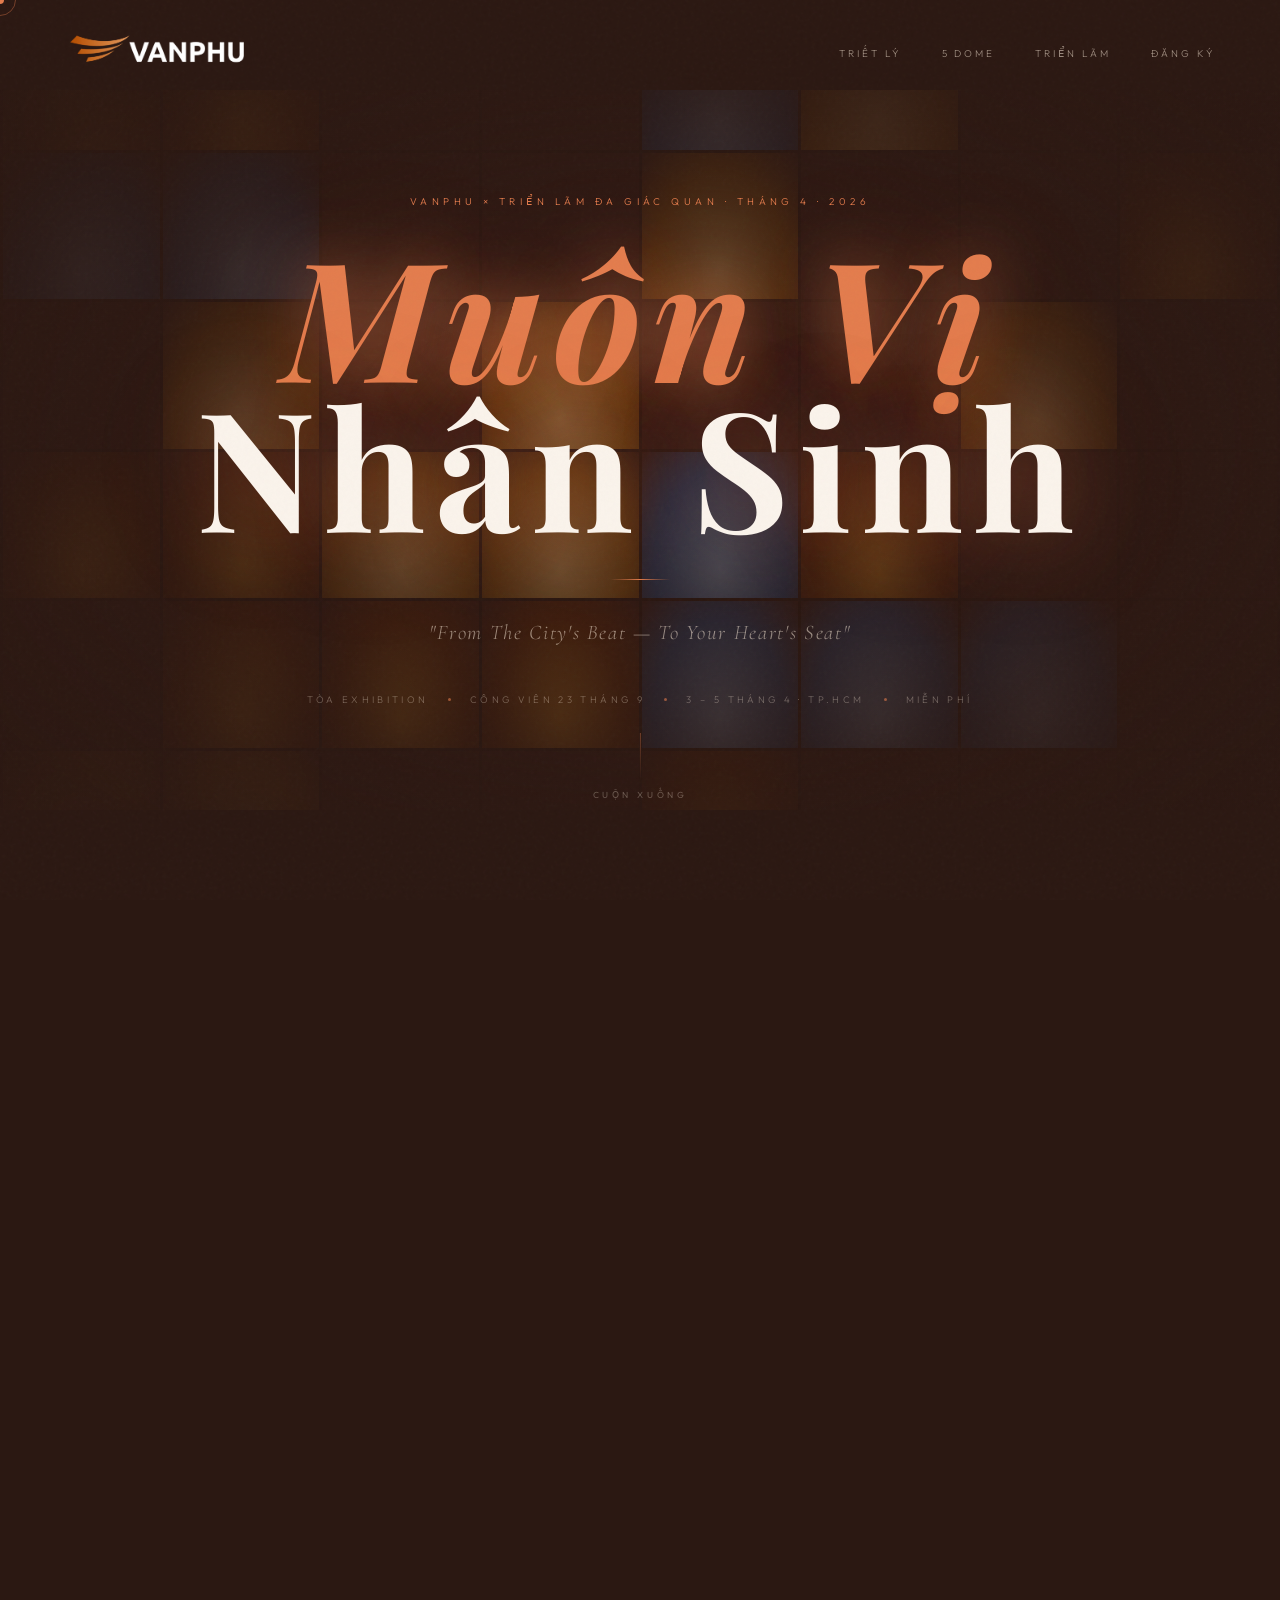
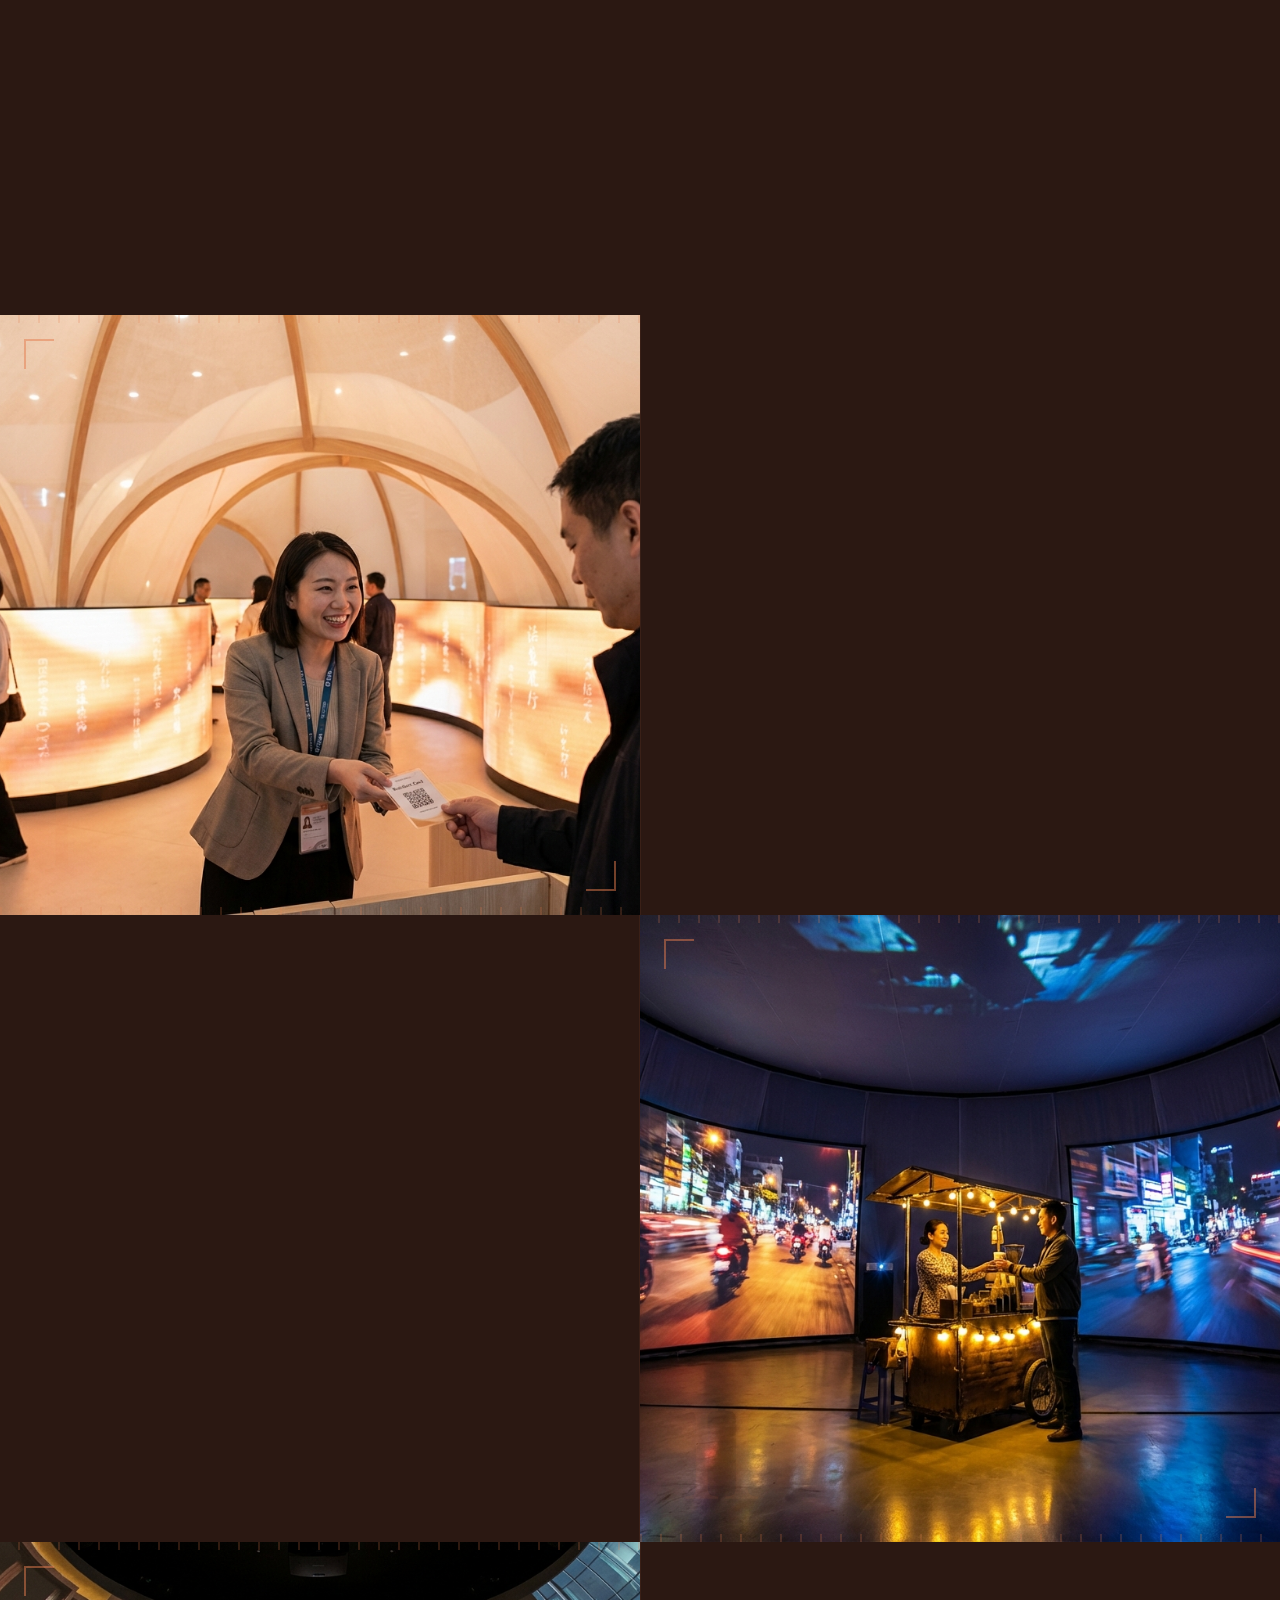
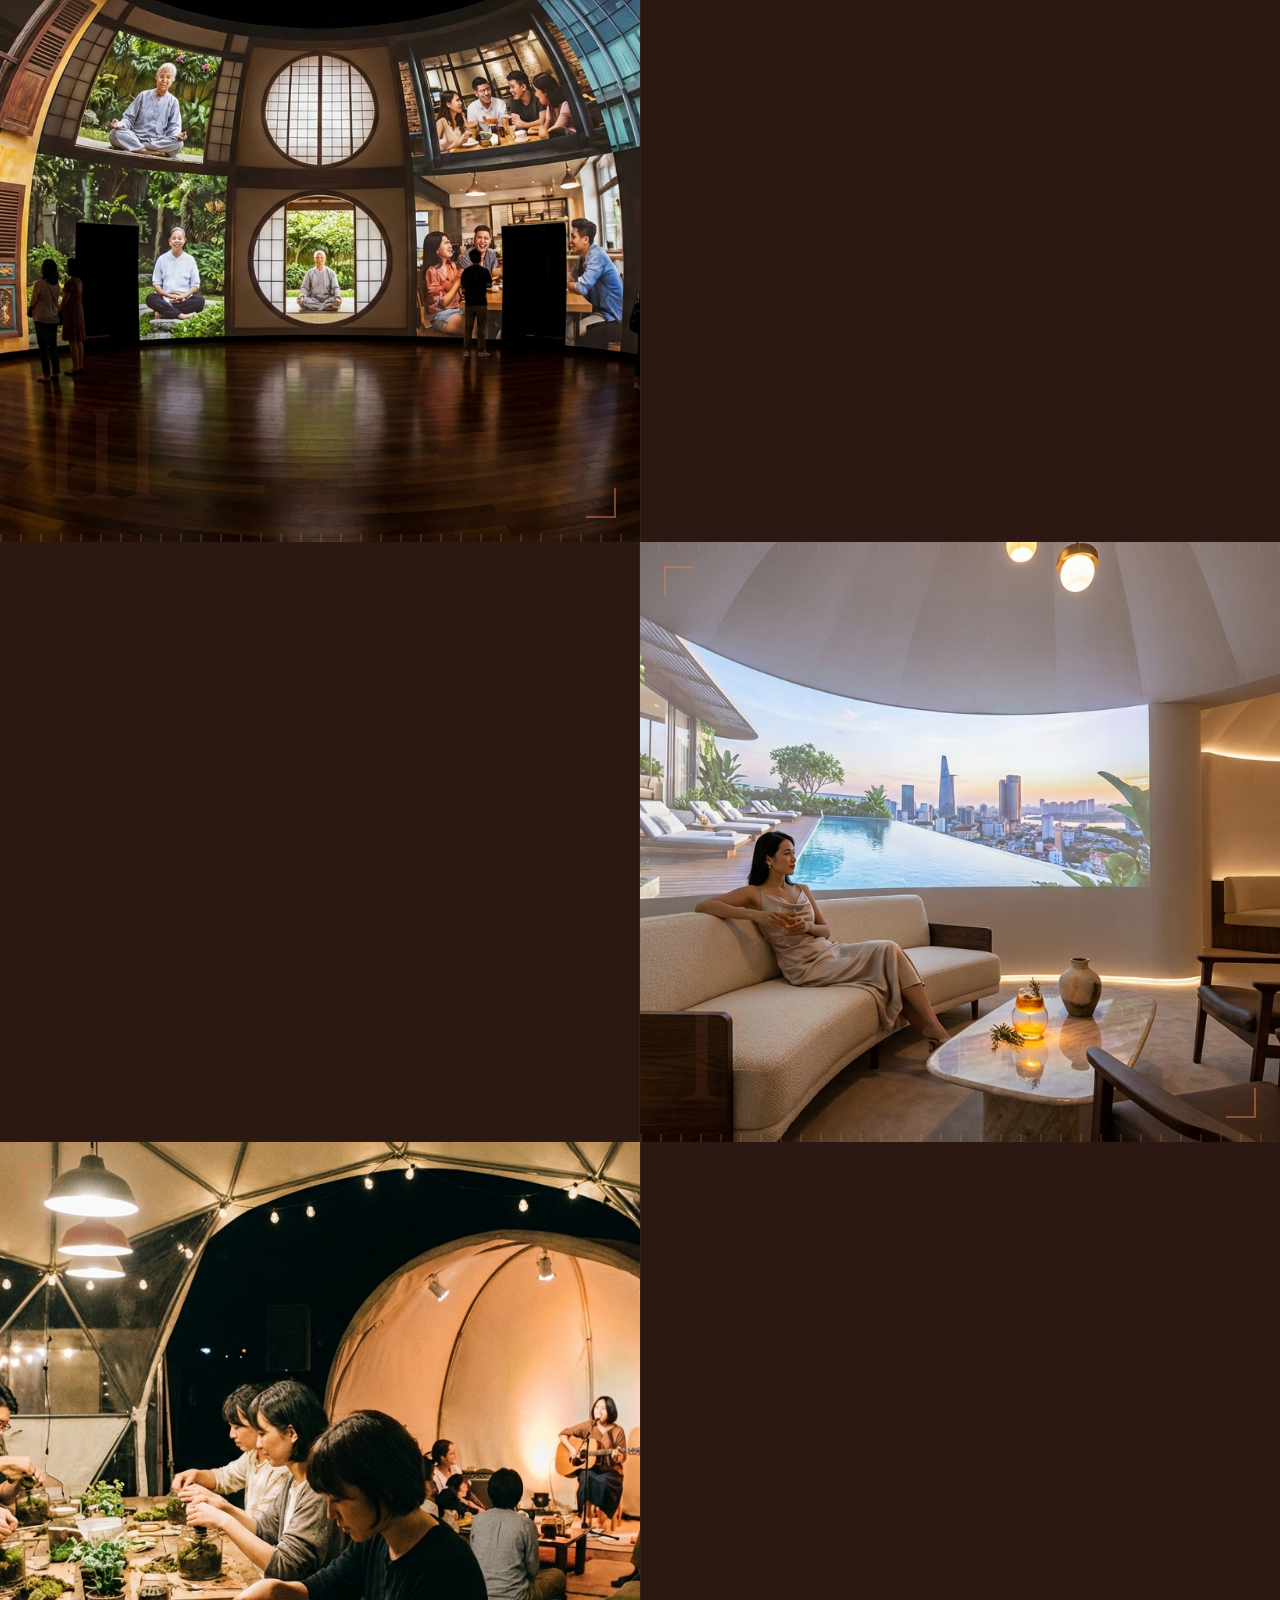
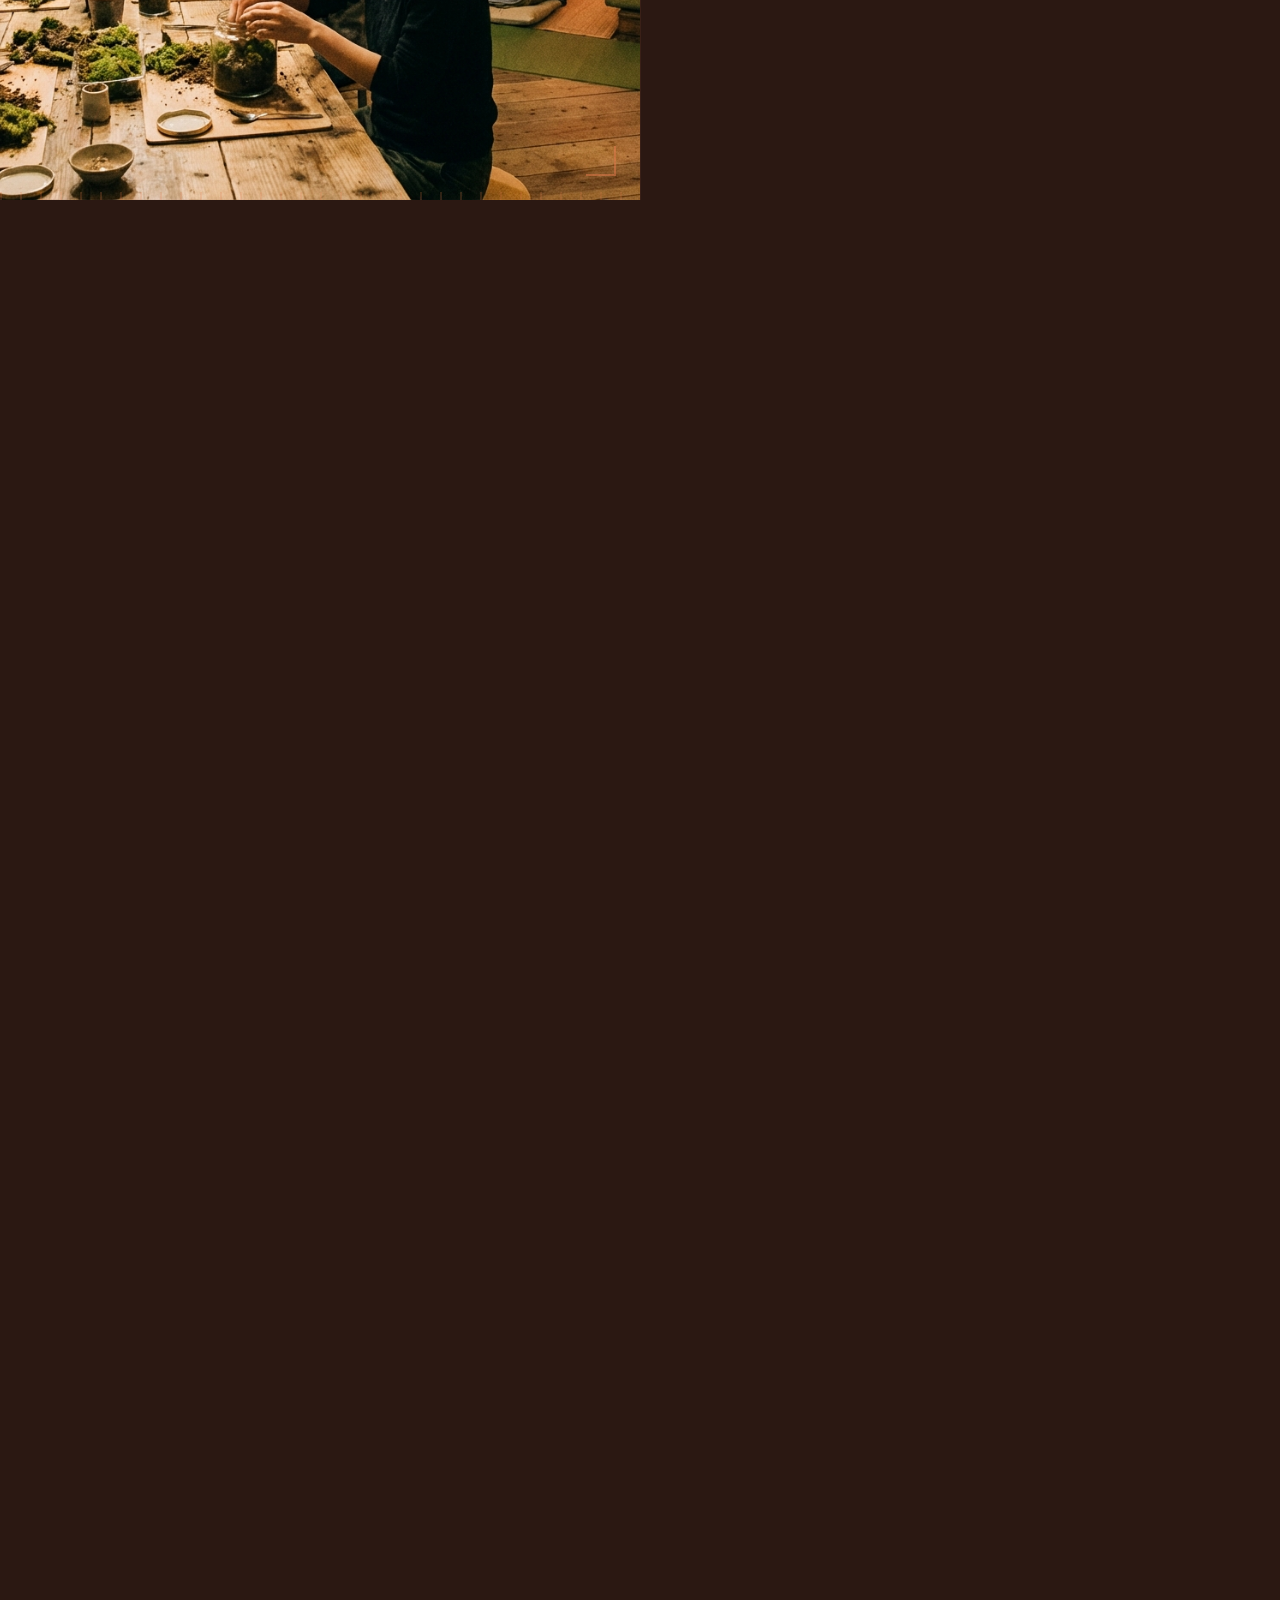
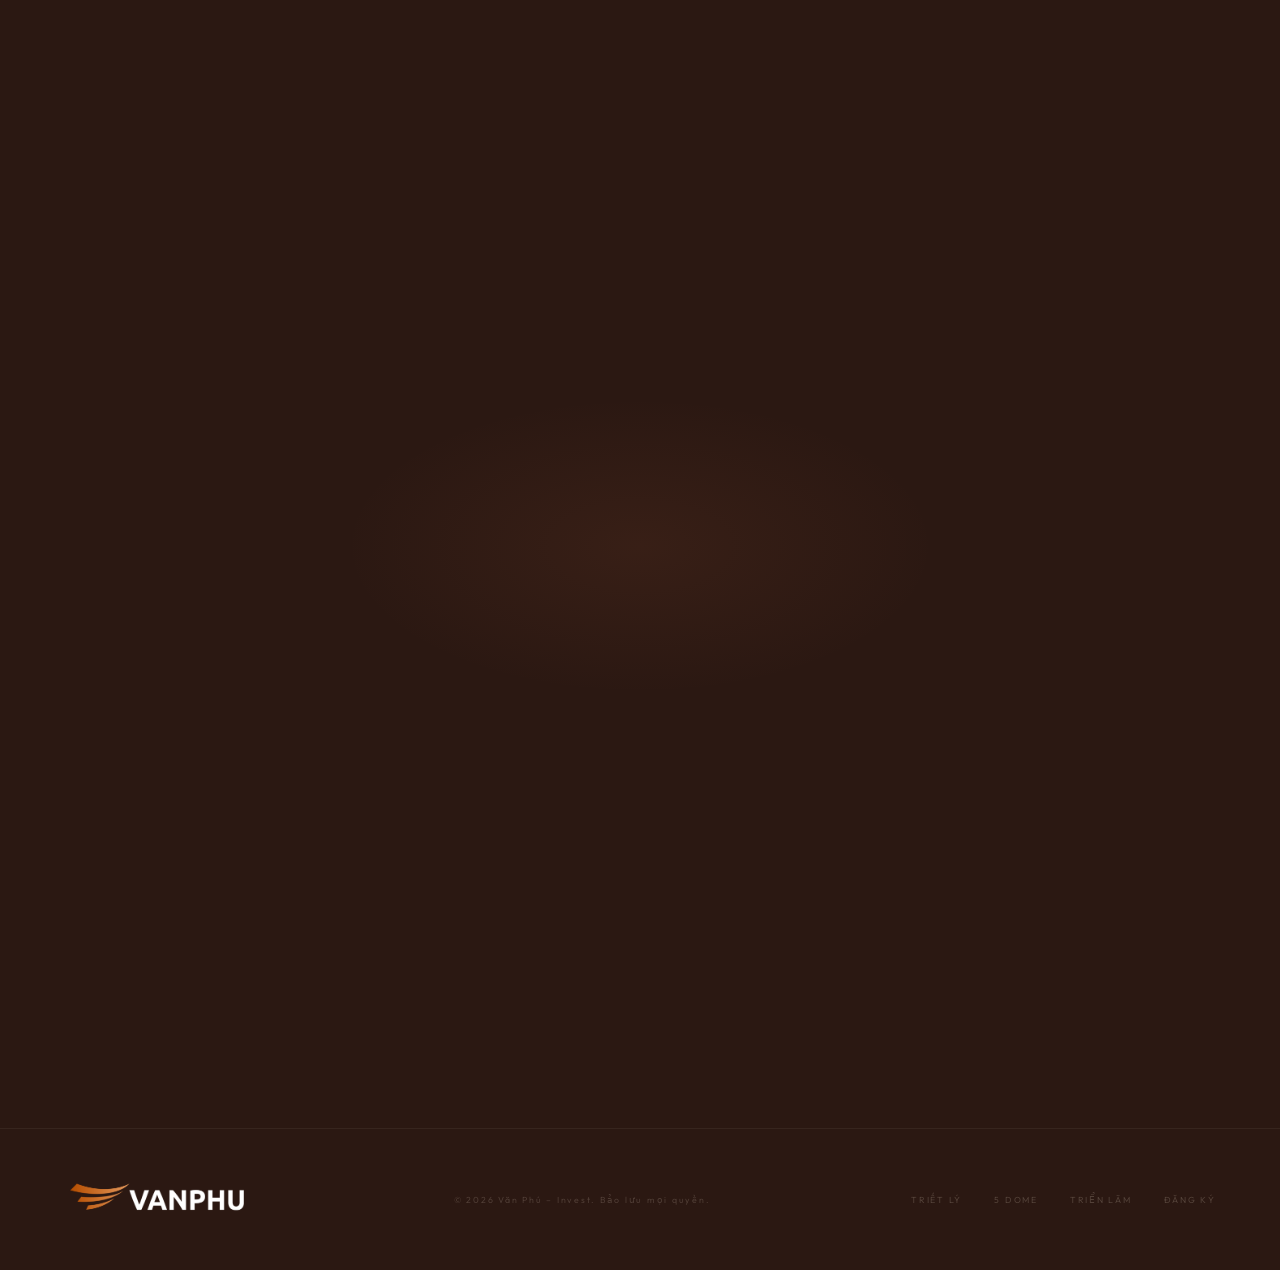
==== muon-vi-nhan-sinh-style-2.html @ 75093ade "oce" ====
<!DOCTYPE html>
<html lang="vi">
<head>
<meta charset="UTF-8">
<meta name="viewport" content="width=device-width, initial-scale=1.0">
<title>Muôn Vị Nhân Sinh — VanPhu × Triển Lãm Đa Giác Quan</title>
<link rel="preconnect" href="https://fonts.googleapis.com">
<link rel="preconnect" href="https://fonts.gstatic.com" crossorigin>
<link href="https://fonts.googleapis.com/css2?family=Cormorant+Garamond:ital,wght@0,300;0,400;0,500;1,300;1,400&family=Bebas+Neue&family=Outfit:wght@200;300;400;500&display=swap" rel="stylesheet">
<link href="https://fonts.googleapis.com/css2?family=Playfair+Display:ital,wght@0,400;0,700;0,900;1,400;1,700&family=Cormorant+Garamond:ital,wght@0,300;0,400;0,600;1,300;1,400&family=Outfit:wght@200;300;400;500;600&display=swap" rel="stylesheet">
<style>
  /* ─── RESET & TOKENS ───────────────────────────────── */
  *, *::before, *::after { margin: 0; padding: 0; box-sizing: border-box; }

  :root {
    --ink:     #2B1812;
    --ink-mid: #3D2018;
    --ember:   #E37C4D;
    --ember-dim: rgba(227,124,77,0.4);
    --ember-glow: rgba(227,124,77,0.15);
    --sand:    #F5E6D3;
    --sand-dim: rgba(245,230,211,0.55);
    --sand-faint: rgba(245,230,211,0.12);
    --white:   #FAF3EB;
    --serif:   'Cormorant Garamond', Georgia, serif;
    --display: 'Playfair Display', sans-serif;
    --sans:    'Outfit', sans-serif;
  }

  html { scroll-behavior: smooth; }

  body {
    background: var(--ink);
    color: var(--sand);
    font-family: var(--serif);
    overflow-x: hidden;
    cursor: none;
  }

  /* ─── CUSTOM CURSOR ────────────────────────────────── */
  .cursor {
    position: fixed;
    width: 8px; height: 8px;
    background: var(--ember);
    border-radius: 50%;
    pointer-events: none;
    z-index: 9999;
    transition: transform 0.15s ease, opacity 0.3s;
    transform: translate(-50%, -50%);
  }
  .cursor-ring {
    position: fixed;
    width: 32px; height: 32px;
    border: 1px solid var(--ember-dim);
    border-radius: 50%;
    pointer-events: none;
    z-index: 9998;
    transition: transform 0.35s cubic-bezier(0.25,0.46,0.45,0.94), opacity 0.3s;
    transform: translate(-50%, -50%);
  }

  /* ─── NOISE TEXTURE OVERLAY ────────────────────────── */
  body::before {
    content: '';
    position: fixed;
    inset: 0;
    background-image: url("data:image/svg+xml,%3Csvg viewBox='0 0 256 256' xmlns='http://www.w3.org/2000/svg'%3E%3Cfilter id='n'%3E%3CfeTurbulence type='fractalNoise' baseFrequency='0.9' numOctaves='4' stitchTiles='stitch'/%3E%3C/filter%3E%3Crect width='100%25' height='100%25' filter='url(%23n)' opacity='0.035'/%3E%3C/svg%3E");
    pointer-events: none;
    z-index: 1000;
    opacity: 0.6;
  }

  /* ─── NAVBAR ───────────────────────────────────────── */
  #nav {
    position: fixed;
    top: 0; left: 0; right: 0;
    z-index: 500;
    padding: 1.8rem 4rem;
    display: flex;
    justify-content: space-between;
    align-items: center;
    transition: background 0.5s ease, padding 0.4s ease;
  }
  #nav.scrolled {
    background: rgba(43,24,18,0.92);
    backdrop-filter: blur(16px);
    padding: 1.2rem 4rem;
    border-bottom: 1px solid rgba(227,124,77,0.1);
  }
  .nav-logo {
    font-family: var(--display);
    font-size: 1.4rem;
    letter-spacing: 0.25em;
    color: var(--white);
  }
  .nav-logo span { color: var(--ember); }
  .nav-links {
    display: flex;
    gap: 2.5rem;
    list-style: none;
  }
  .nav-links a {
    font-family: var(--sans);
    font-size: 0.62rem;
    font-weight: 300;
    letter-spacing: 0.3em;
    text-transform: uppercase;
    color: var(--sand-dim);
    text-decoration: none;
    transition: color 0.3s;
  }
  .nav-links a:hover { color: var(--ember); }

  /* ─── FADE-IN ON SCROLL ────────────────────────────── */
  .reveal {
    opacity: 0;
    transform: translateY(28px);
    transition: opacity 0.9s cubic-bezier(0.16,1,0.3,1), transform 0.9s cubic-bezier(0.16,1,0.3,1);
  }
  .reveal.d1 { transition-delay: 0.1s; }
  .reveal.d2 { transition-delay: 0.2s; }
  .reveal.d3 { transition-delay: 0.35s; }
  .reveal.d4 { transition-delay: 0.5s; }
  .reveal.visible { opacity: 1; transform: none; }

  /* ─────────────────────────────────────────────────── */
  /*  I. HERO                                            */
  /* ─────────────────────────────────────────────────── */
  #hero {
    position: relative;
    height: 100vh;
    min-height: 700px;
    display: flex;
    flex-direction: column;
    align-items: center;
    justify-content: center;
    overflow: hidden;
  }

  /* Windows grid background */
  .win-grid {
    position: absolute;
    inset: 0;
    display: grid;
    grid-template-columns: repeat(8, 1fr);
    grid-template-rows: repeat(6, 1fr);
    gap: 3px;
    padding: 3px;
    opacity: 0;
    animation: gridFadeIn 2.5s 0.3s ease forwards;
  }
  @keyframes gridFadeIn { to { opacity: 0.55; } }

  .win {
    position: relative;
    overflow: hidden;
    background: var(--ink-mid);
  }
  /* Each window has a warm layer and a cool layer */
  .win .wl {
    position: absolute;
    inset: 0;
    opacity: 0;
    transition: opacity 2.4s ease;
  }
  .win .wl-a { background: radial-gradient(ellipse at 50% 80%, #D4821A 0%, #6B2E08 60%, transparent 100%); }
  .win .wl-b { background: radial-gradient(ellipse at 50% 80%, #E8B060 0%, #9A5A10 60%, transparent 100%); }
  .win .wl-c { background: radial-gradient(ellipse at 50% 80%, #7A9AC0 0%, #2A4A7A 60%, transparent 100%); }
  .win.lit-a .wl-a { opacity: 1; }
  .win.lit-b .wl-b { opacity: 1; }
  .win.lit-c .wl-c { opacity: 1; }

  /* Hero gradient overlay: dark at edges, slightly lighter at centre */
  .hero-veil {
    position: absolute;
    inset: 0;
    background:
      radial-gradient(ellipse 60% 55% at 50% 50%, rgba(43,24,18,0.15) 0%, rgba(43,24,18,0.82) 70%, rgba(43,24,18,0.97) 100%);
  }

  /* Cinematic letter-box bars */
  .hero-veil::before, .hero-veil::after {
    content: '';
    position: absolute;
    left: 0; right: 0;
    height: 90px;
    background: var(--ink);
  }
  .hero-veil::before { top: 0; }
  .hero-veil::after  { bottom: 0; }

  .hero-content {
    position: relative;
    z-index: 2;
    text-align: center;
    display: flex;
    flex-direction: column;
    align-items: center;
  }

  .hero-eyebrow {
    font-family: var(--sans);
    font-size: 0.62rem;
    font-weight: 300;
    letter-spacing: 0.45em;
    text-transform: uppercase;
    color: var(--ember);
    margin-bottom: 2rem;
    opacity: 0;
    animation: fadeUp 1s 1s ease forwards;
  }

  .hero-title {
    font-family: var(--display);
    font-size: clamp(5rem, 13vw, 13rem);
    line-height: 0.9;
    letter-spacing: 0.06em;
    color: var(--white);
    text-shadow:
      0 0 80px rgba(227,124,77,0.35),
      0 0 160px rgba(227,124,77,0.18),
      0 0 300px rgba(227,124,77,0.08);
    opacity: 0;
    animation: fadeUp 1.2s 1.2s cubic-bezier(0.16,1,0.3,1) forwards;
  }
  .hero-title span { display: block; }
  .hero-title .accent {
    color: var(--ember);
    text-shadow:
      0 0 60px rgba(227,124,77,0.6),
      0 0 120px rgba(227,124,77,0.3);
      font-style: italic;
  }

  .hero-divider {
    width: 60px;
    height: 1px;
    background: linear-gradient(to right, transparent, var(--ember), transparent);
    margin: 2.5rem auto;
    opacity: 0;
    animation: fadeIn 1s 2s ease forwards;
  }

  .hero-sub {
    font-family: var(--serif);
    font-size: clamp(1rem, 2vw, 1.3rem);
    font-style: italic;
    font-weight: 300;
    color: var(--sand-dim);
    letter-spacing: 0.08em;
    opacity: 0;
    animation: fadeUp 1s 2.1s ease forwards;
  }

  .hero-meta {
    display: flex;
    align-items: center;
    gap: 1.2rem;
    margin-top: 3rem;
    font-family: var(--sans);
    font-size: 0.6rem;
    font-weight: 300;
    letter-spacing: 0.35em;
    text-transform: uppercase;
    color: rgba(245,230,211,0.35);
    opacity: 0;
    animation: fadeIn 1s 2.6s ease forwards;
  }
  .hero-meta .sep {
    width: 3px; height: 3px;
    border-radius: 50%;
    background: var(--ember);
    opacity: 0.6;
  }

  .hero-scroll-cue {
    position: absolute;
    bottom: 100px;
    left: 50%;
    transform: translateX(-50%);
    z-index: 2;
    display: flex;
    flex-direction: column;
    align-items: center;
    gap: 0.5rem;
    opacity: 0;
    animation: fadeIn 1s 3.2s ease forwards;
  }
  .hero-scroll-cue span {
    font-family: var(--sans);
    font-size: 0.55rem;
    letter-spacing: 0.4em;
    text-transform: uppercase;
    color: rgba(245,230,211,0.3);
  }
  .scroll-line {
    width: 1px;
    height: 48px;
    background: linear-gradient(to bottom, var(--ember-dim), transparent);
    animation: scrollDrop 2s ease-in-out infinite;
  }
  @keyframes scrollDrop {
    0% { transform: scaleY(0); transform-origin: top; opacity: 1; }
    50% { transform: scaleY(1); transform-origin: top; opacity: 1; }
    51% { transform: scaleY(1); transform-origin: bottom; opacity: 1; }
    100% { transform: scaleY(0); transform-origin: bottom; opacity: 0; }
  }

  @keyframes fadeUp {
    from { opacity: 0; transform: translateY(24px); }
    to   { opacity: 1; transform: none; }
  }
  @keyframes fadeIn {
    from { opacity: 0; } to { opacity: 1; }
  }

  /* ─────────────────────────────────────────────────── */
  /*  II. PHILOSOPHY                                     */
  /* ─────────────────────────────────────────────────── */
  #philosophy {
    padding: 10rem 4rem;
    display: flex;
    justify-content: center;
  }

  .philosophy-card {
    max-width: 720px;
    width: 100%;
    border: 1px solid rgba(43,24,18,0.6);
    background: var(--sand);
    padding: 5rem 6rem;
    text-align: center;
    position: relative;
  }

  /* Corner ornaments */
  .philosophy-card::before, .philosophy-card::after {
    content: '';
    position: absolute;
    width: 20px; height: 20px;
    border-color: var(--ember);
    border-style: solid;
  }
  .philosophy-card::before { top: -1px; left: -1px; border-width: 2px 0 0 2px; }
  .philosophy-card::after  { bottom: -1px; right: -1px; border-width: 0 2px 2px 0; }

  .ph-ornament-tr, .ph-ornament-bl {
    position: absolute;
    width: 20px; height: 20px;
    border-color: var(--ember);
    border-style: solid;
  }
  .ph-ornament-tr { top: -1px; right: -1px; border-width: 2px 2px 0 0; }
  .ph-ornament-bl { bottom: -1px; left: -1px; border-width: 0 0 2px 2px; }

  .ph-tag {
    font-family: var(--sans);
    font-size: 0.58rem;
    letter-spacing: 0.45em;
    text-transform: uppercase;
    color: var(--ember);
    margin-bottom: 2.5rem;
    display: block;
  }

  .ph-question {
    font-family: var(--serif);
    font-size: clamp(1.6rem, 3.5vw, 2.6rem);
    font-weight: 300;
    line-height: 1.45;
    color: var(--ink);
    font-style: italic;
    margin-bottom: 2.5rem;
  }

  .ph-line {
    width: 40px;
    height: 1px;
    background: var(--ember);
    margin: 0 auto 2.5rem;
  }

  .ph-body {
    font-family: var(--serif);
    font-size: 1.05rem;
    font-weight: 300;
    line-height: 1.85;
    color: rgba(43,24,18,0.72);
  }

  /* ─────────────────────────────────────────────────── */
  /*  III. 5 ACTS — SPLIT SCREEN                         */
  /* ─────────────────────────────────────────────────── */
  #acts { padding: 6rem 0; }

  .act {
    display: grid;
    grid-template-columns: 1fr 1fr;
    min-height: 600px;
    overflow: hidden;
  }

  /* Alternating: image-left or text-left */
  .act:nth-child(even) .act-visual { order: 2; }
  .act:nth-child(even) .act-text   { order: 1; }

  .act-visual {
    position: relative;
    overflow: hidden;
    background: var(--ink-mid);
  }

  /* Film-frame corners */
  .act-visual::before, .act-visual::after {
    content: '';
    position: absolute;
    width: 30px; height: 30px;
    border-color: rgba(227,124,77,0.5);
    border-style: solid;
    z-index: 3;
  }
  .act-visual::before { top: 24px; left: 24px; border-width: 2px 0 0 2px; }
  .act-visual::after  { bottom: 24px; right: 24px; border-width: 0 2px 2px 0; }

  /* Gradient placeholder (replace with real photos) */
  .act-visual-inner {
    position: absolute;
    inset: 0;
    transition: transform 0.8s cubic-bezier(0.25,0.46,0.45,0.94);
  }
  .act:hover .act-visual-inner { transform: scale(1.04); }

  /* Pattern placeholders for each dome */
  .dome-vis-1 {
    background:
      radial-gradient(ellipse 60% 70% at 30% 60%, #C8701A 0%, transparent 60%),
      radial-gradient(ellipse 40% 50% at 75% 30%, #7A3A0A 0%, transparent 55%),
      linear-gradient(160deg, #1A0A04 0%, #2D1408 100%);
  }
  .dome-vis-2 {
    background:
      radial-gradient(ellipse 70% 60% at 65% 40%, #4A3A28 0%, transparent 60%),
      radial-gradient(ellipse 40% 40% at 20% 70%, #E8A040 0%, transparent 50%),
      linear-gradient(145deg, #0A0804 0%, #1E1208 100%);
  }
  .dome-vis-3 {
    background:
      radial-gradient(ellipse 60% 60% at 40% 40%, #2A3A5A 0%, transparent 60%),
      radial-gradient(ellipse 50% 40% at 80% 70%, #C87020 0%, transparent 50%),
      linear-gradient(135deg, #080A14 0%, #1A100A 100%);
  }
  .dome-vis-4 {
    background:
      radial-gradient(ellipse 50% 60% at 60% 55%, #D4921A 0%, transparent 55%),
      radial-gradient(ellipse 30% 30% at 20% 25%, #8A5A2A 0%, transparent 50%),
      linear-gradient(150deg, #180C04 0%, #2A1808 100%);
  }
  .dome-vis-5 {
    background:
      radial-gradient(ellipse 60% 50% at 50% 60%, #3A8A50 0%, transparent 55%),
      radial-gradient(ellipse 40% 40% at 25% 35%, #C87820 0%, transparent 50%),
      linear-gradient(140deg, #060E08 0%, #180E04 100%);
  }

  /* Floating number on visual */
  .act-visual-num {
    position: absolute;
    bottom: 2rem; left: 2.5rem;
    font-family: var(--display);
    font-size: 8rem;
    line-height: 1;
    color: rgba(227,124,77,0.08);
    z-index: 2;
    pointer-events: none;
    letter-spacing: -0.02em;
  }

  /* Thin horizontal film-strip lines */
  .act-visual-strip {
    position: absolute;
    top: 0; left: 0; right: 0;
    height: 8px;
    background: repeating-linear-gradient(
      to right,
      transparent 0px, transparent 18px,
      rgba(227,124,77,0.2) 18px, rgba(227,124,77,0.2) 20px
    );
    z-index: 3;
  }
  .act-visual-strip.bot {
    top: auto; bottom: 0;
    transform: scaleX(-1);
  }

  .act-text {
    background: var(--ink);
    display: flex;
    align-items: center;
    padding: 5rem 5.5rem;
    position: relative;
  }

  /* Subtle side border on text panels */
  .act:nth-child(odd)  .act-text { border-left:  1px solid rgba(227,124,77,0.08); }
  .act:nth-child(even) .act-text { border-right: 1px solid rgba(227,124,77,0.08); }

  .act-text-inner { max-width: 420px; }

  .act-roman {
    font-family: var(--sans);
    font-size: 0.6rem;
    letter-spacing: 0.45em;
    text-transform: uppercase;
    color: var(--ember);
    margin-bottom: 1.2rem;
    display: block;
  }

  .act-title {
    font-family: var(--display);
    font-size: clamp(2rem, 3.5vw, 3.2rem);
    letter-spacing: 0.06em;
    color: var(--white);
    line-height: 1.05;
    margin-bottom: 0.6rem;
  }

  .act-subtitle {
    font-family: var(--serif);
    font-size: 1rem;
    font-style: italic;
    color: var(--ember);
    margin-bottom: 2rem;
    display: block;
    letter-spacing: 0.04em;
  }

  .act-divider {
    width: 32px;
    height: 1px;
    background: var(--ember-dim);
    margin-bottom: 2rem;
  }

  .act-body {
    font-family: var(--serif);
    font-size: 1.05rem;
    font-weight: 300;
    line-height: 1.85;
    color: var(--sand-dim);
  }

  .act-tags {
    display: flex;
    flex-wrap: wrap;
    gap: 0.5rem;
    margin-top: 2.2rem;
  }
  .act-tag {
    font-family: var(--sans);
    font-size: 0.55rem;
    letter-spacing: 0.2em;
    text-transform: uppercase;
    color: var(--ember);
    border: 1px solid rgba(227,124,77,0.3);
    padding: 0.35rem 0.85rem;
  }

  /* ─────────────────────────────────────────────────── */
  /*  IV. GALLERY — ASYMMETRIC GRID                      */
  /* ─────────────────────────────────────────────────── */
  #gallery {
    padding: 10rem 4rem;
    max-width: 1400px;
    margin: 0 auto;
  }

  .gallery-header {
    display: flex;
    align-items: flex-end;
    justify-content: space-between;
    margin-bottom: 4rem;
  }

  .gallery-header-left .section-tag {
    font-family: var(--sans);
    font-size: 0.6rem;
    letter-spacing: 0.45em;
    text-transform: uppercase;
    color: var(--ember);
    display: flex;
    align-items: center;
    gap: 1rem;
    margin-bottom: 1rem;
  }
  .section-tag::before {
    content: '';
    width: 36px; height: 1px;
    background: var(--ember);
  }

  .gallery-title {
    font-family: var(--display);
    font-size: clamp(2.5rem, 5vw, 5rem);
    letter-spacing: 0.04em;
    color: var(--white);
    line-height: 1;
  }

  .gallery-credit {
    font-family: var(--serif);
    font-size: 0.95rem;
    font-style: italic;
    color: var(--sand-dim);
    text-align: right;
  }
  .gallery-credit strong { color: var(--ember); font-style: normal; font-weight: 400; }

  /* Asymmetric 4-column grid */
  .gallery-grid {
    display: grid;
    grid-template-columns: 2fr 1fr 1.5fr 1fr;
    grid-template-rows: repeat(3, 240px);
    gap: 4px;
  }

  .g-cell {
    position: relative;
    overflow: hidden;
    background: var(--ink-mid);
    cursor: none;
  }

  /* Spanning rules for asymmetry */
  .g-cell:nth-child(1) { grid-column: 1; grid-row: 1 / span 2; }
  .g-cell:nth-child(2) { grid-column: 2; grid-row: 1; }
  .g-cell:nth-child(3) { grid-column: 3; grid-row: 1 / span 2; }
  .g-cell:nth-child(4) { grid-column: 4; grid-row: 1; }
  .g-cell:nth-child(5) { grid-column: 2; grid-row: 2; }
  .g-cell:nth-child(6) { grid-column: 4; grid-row: 2 / span 2; }
  .g-cell:nth-child(7) { grid-column: 1 / span 2; grid-row: 3; }
  .g-cell:nth-child(8) { grid-column: 3; grid-row: 3; }

  /* Abstract photo stand-ins — painterly gradient compositions */
  .g-cell:nth-child(1) .g-img { background: linear-gradient(160deg, #3A2010 20%, #0A0402 70%, #1A0C04 100%),
    radial-gradient(ellipse 50% 60% at 40% 60%, rgba(200,110,30,0.4) 0%, transparent 70%); }
  .g-cell:nth-child(2) .g-img { background: linear-gradient(135deg, #4A3020 0%, #0E0806 100%); }
  .g-cell:nth-child(3) .g-img { background: linear-gradient(145deg, #1A1408 0%, #3A2A14 60%, #0A0602 100%); }
  .g-cell:nth-child(4) .g-img { background: linear-gradient(160deg, #2A1A0C 0%, #080402 100%); }
  .g-cell:nth-child(5) .g-img { background: linear-gradient(120deg, #0A0804 0%, #2A1E10 100%); }
  .g-cell:nth-child(6) .g-img { background: linear-gradient(150deg, #3A2A18 0%, #0C0804 80%, #1A1008 100%); }
  .g-cell:nth-child(7) .g-img { background: linear-gradient(135deg, #180E08 0%, #2E1E0E 50%, #0A0402 100%); }
  .g-cell:nth-child(8) .g-img { background: linear-gradient(160deg, #1A0E06 0%, #3A2010 100%); }

  .g-img {
    position: absolute;
    inset: 0;
    transition: transform 0.7s cubic-bezier(0.25,0.46,0.45,0.94);
  }
  /* --- SỬA LỖI HIỂN THỊ ẢNH --- */
.act-visual-inner img,
.g-img img {
  width: 100%;
  height: 100%;
  object-fit: cover; /* Giúp ảnh phủ kín khung mà không bị méo */
  display: block;
}

  /* Scatter warm light blobs on each */
  .g-img::after {
    content: '';
    position: absolute;
    inset: 0;
    background:
      radial-gradient(ellipse 40% 50% at var(--lx, 30%) var(--ly, 60%), rgba(227,124,77,0.18) 0%, transparent 70%);
  }

  .g-cell:nth-child(1) .g-img::after { --lx: 35%; --ly: 65%; }
  .g-cell:nth-child(2) .g-img::after { --lx: 65%; --ly: 35%; }
  .g-cell:nth-child(3) .g-img::after { --lx: 45%; --ly: 55%; }
  .g-cell:nth-child(4) .g-img::after { --lx: 30%; --ly: 70%; }
  .g-cell:nth-child(5) .g-img::after { --lx: 70%; --ly: 40%; }
  .g-cell:nth-child(6) .g-img::after { --lx: 50%; --ly: 50%; }
  .g-cell:nth-child(7) .g-img::after { --lx: 25%; --ly: 60%; }
  .g-cell:nth-child(8) .g-img::after { --lx: 60%; --ly: 40%; }

  .g-cell:hover .g-img { transform: scale(1.06); }

  /* Overlay on hover */
  .g-overlay {
    position: absolute;
    inset: 0;
    background: rgba(43,24,18,0.7);
    opacity: 0;
    transition: opacity 0.4s ease;
    display: flex;
    align-items: center;
    justify-content: center;
    z-index: 2;
  }
  .g-cell:hover .g-overlay { opacity: 1; }

  .g-overlay-text {
    font-family: var(--serif);
    font-size: 0.9rem;
    font-style: italic;
    color: var(--ember);
    letter-spacing: 0.08em;
    text-align: center;
    padding: 0 1.5rem;
  }

  /* Small photo number label */
  .g-num {
    position: absolute;
    top: 1rem; left: 1rem;
    font-family: var(--sans);
    font-size: 0.55rem;
    letter-spacing: 0.3em;
    color: rgba(245,230,211,0.2);
    z-index: 3;
  }

  /* ─────────────────────────────────────────────────── */
  /*  V. INVITATION — REGISTER                           */
  /* ─────────────────────────────────────────────────── */
  #invite {
    padding: 10rem 4rem 8rem;
    text-align: center;
    position: relative;
    overflow: hidden;
  }

  /* Soft ambient glow behind */
  #invite::before {
    content: '';
    position: absolute;
    top: 50%; left: 50%;
    transform: translate(-50%, -50%);
    width: 600px; height: 300px;
    background: radial-gradient(ellipse, rgba(227,124,77,0.07) 0%, transparent 70%);
    pointer-events: none;
  }

  .invite-tag {
    font-family: var(--sans);
    font-size: 0.6rem;
    letter-spacing: 0.45em;
    text-transform: uppercase;
    color: var(--ember);
    margin-bottom: 2rem;
    display: block;
  }

  .invite-title {
    font-family: var(--display);
    font-size: clamp(3.5rem, 8vw, 8rem);
    letter-spacing: 0.04em;
    color: var(--white);
    line-height: 0.95;
    margin-bottom: 1.5rem;
  }
  .invite-title .em { color: var(--ember); }

  .invite-sub {
    font-family: var(--serif);
    font-size: clamp(1rem, 2vw, 1.3rem);
    font-style: italic;
    color: var(--sand-dim);
    margin-bottom: 4rem;
    letter-spacing: 0.05em;
  }

  /* ── FORM ── */
  .invite-form {
    max-width: 560px;
    margin: 0 auto 3.5rem;
    display: flex;
    flex-direction: column;
    gap: 1.2rem;
    text-align: left;
  }

  .form-row-2 { display: grid; grid-template-columns: 1fr 1fr; gap: 1.2rem; }

  .form-field { display: flex; flex-direction: column; gap: 0.5rem; }

  .form-label {
    font-family: var(--sans);
    font-size: 0.58rem;
    letter-spacing: 0.28em;
    text-transform: uppercase;
    color: rgba(245,230,211,0.35);
  }
  .req { color: var(--ember); }

  .form-input {
    background: transparent;
    border: none;
    border-bottom: 1px solid rgba(245,230,211,0.12);
    color: var(--sand);
    font-family: var(--serif);
    font-size: 1.05rem;
    font-weight: 300;
    padding: 0.75rem 0;
    outline: none;
    transition: border-color 0.35s;
    -webkit-appearance: none;
    border-radius: 0;
    width: 100%;
    position: relative;
  }
  .form-input::placeholder { color: rgba(245,230,211,0.18); font-style: italic; }
  .form-input:focus { border-bottom-color: var(--ember); }
  .form-input.err { border-bottom-color: #C05050; }

  .form-err {
    font-family: var(--sans);
    font-size: 0.6rem;
    color: #C07070;
    min-height: 0.8rem;
    display: block;
  }

  /* Date selector */
  .date-row {
    display: flex;
    gap: 0.6rem;
    flex-wrap: wrap;
  }
  .date-opt input { display: none; }
  .date-btn {
    font-family: var(--sans);
    font-size: 0.6rem;
    letter-spacing: 0.18em;
    text-transform: uppercase;
    color: rgba(245,230,211,0.4);
    border: 1px solid rgba(245,230,211,0.1);
    padding: 0.5rem 1.1rem;
    cursor: none;
    transition: all 0.25s;
    display: block;
  }
  .date-opt:hover .date-btn { border-color: var(--ember-dim); color: var(--sand-dim); }
  .date-opt input:checked + .date-btn {
    background: var(--ember);
    border-color: var(--ember);
    color: var(--ink);
  }

  .form-note {
    font-family: var(--sans);
    font-size: 0.58rem;
    color: rgba(245,230,211,0.2);
    letter-spacing: 0.05em;
    margin-top: 0.5rem;
  }

  /* Submit */
  .invite-cta-wrap { display: flex; flex-direction: column; align-items: flex-start; gap: 1.5rem; }

  /* ── INVITE 2-COL LAYOUT ── */
  .invite-layout {
    display: grid;
    grid-template-columns: 1fr 1fr;
    max-width: 1160px;
    margin: 0 auto;
    border: 1px solid rgba(227,124,77,0.1);
  }

  .invite-left {
    padding: 3.5rem 4rem;
    border-right: 1px solid rgba(227,124,77,0.1);
    position: relative;
  }
  .invite-left::before {
    content: '';
    position: absolute;
    top: 0; left: 0; right: 0; height: 2px;
    background: linear-gradient(to right, var(--ember), transparent);
  }
  .invite-left .invite-form { max-width: 100%; margin: 0 0 2rem; }
  .invite-left .invite-cta-wrap { align-items: flex-start; }

  .invite-right { display: flex; flex-direction: column; }

  /* Map */
  .map-wrap { flex: 1; position: relative; overflow: hidden; min-height: 320px; }
  .map-wrap iframe {
    position: absolute; inset: 0; width: 100%; height: 100%; border: 0;
    filter: saturate(0.22) contrast(1.1) brightness(0.65) sepia(0.45);
    transition: filter 0.5s ease;
  }
  .map-wrap:hover iframe { filter: saturate(0.55) contrast(1.05) brightness(0.9) sepia(0.18); }
  .map-tint {
    position: absolute; inset: 0;
    background: rgba(43,24,18,0.28);
    pointer-events: none;
    transition: opacity 0.5s ease;
    z-index: 1;
  }
  .map-wrap:hover .map-tint { opacity: 0; }

  .map-bar {
    background: rgba(43,24,18,0.96);
    border-bottom: 1px solid rgba(227,124,77,0.15);
    padding: 0.7rem 1.4rem;
    display: flex; align-items: center;
    justify-content: space-between;
    position: relative; z-index: 2;
  }
  .map-bar-label {
    font-family: var(--sans); font-size: 0.56rem;
    letter-spacing: 0.3em; text-transform: uppercase;
    color: var(--ember);
    display: flex; align-items: center; gap: 0.5rem;
  }
  .map-dir-link {
    font-family: var(--sans); font-size: 0.52rem;
    letter-spacing: 0.22em; text-transform: uppercase;
    color: rgba(245,230,211,0.28); text-decoration: none;
    display: flex; align-items: center; gap: 0.35rem;
    transition: color 0.3s;
  }
  .map-dir-link:hover { color: var(--ember); }

  /* Info strip bottom */
  .map-info-strip {
    display: grid; grid-template-columns: repeat(4, 1fr);
    border-top: 1px solid rgba(227,124,77,0.1);
  }
  .msi-item {
    padding: 1.2rem 0.8rem;
    border-right: 1px solid rgba(227,124,77,0.07);
    text-align: center;
  }
  .msi-item:last-child { border-right: none; }
  .msi-label {
    font-family: var(--sans); font-size: 0.48rem;
    letter-spacing: 0.28em; text-transform: uppercase;
    color: rgba(245,230,211,0.22); display: block; margin-bottom: 0.35rem;
  }
  .msi-val {
    font-family: var(--serif); font-size: 0.82rem;
    font-style: italic; color: rgba(245,230,211,0.5); display: block;
  }
  .msi-val.free {
    font-family: var(--display); font-style: normal;
    font-size: 0.95rem; letter-spacing: 0.1em; color: var(--ember);
  }

  .btn-register {
    display: inline-flex;
    align-items: center;
    gap: 1rem;
    font-family: var(--sans);
    font-size: 0.68rem;
    font-weight: 400;
    letter-spacing: 0.35em;
    text-transform: uppercase;
    color: var(--sand);
    border: 1px solid rgba(245,230,211,0.25);
    padding: 1.2rem 3.5rem;
    background: transparent;
    cursor: none;
    transition: all 0.35s cubic-bezier(0.16,1,0.3,1);
    position: relative;
    overflow: hidden;
    text-decoration: none;
  }
  .btn-register::before {
    content: '';
    position: absolute;
    inset: 0;
    background: var(--ember);
    transform: translateY(100%);
    transition: transform 0.35s cubic-bezier(0.16,1,0.3,1);
  }
  .btn-register:hover { color: var(--ink); border-color: var(--ember); }
  .btn-register:hover::before { transform: none; }
  .btn-register span { position: relative; z-index: 1; }
  .btn-arrow { font-size: 1rem; transition: transform 0.3s; position: relative; z-index: 1; }
  .btn-register:hover .btn-arrow { transform: translateX(4px); }

  /* Success message */
  .success-msg {
    display: none;
    text-align: center;
    padding: 3rem;
    border: 1px solid rgba(227,124,77,0.2);
    background: rgba(227,124,77,0.04);
    max-width: 480px;
    margin: 0 auto;
  }
  .success-msg.show { display: block; }
  .success-glyph { font-size: 2rem; color: var(--ember); display: block; margin-bottom: 1.2rem; }
  .success-head { font-family: var(--display); font-size: 2rem; letter-spacing: 0.06em; color: var(--white); margin-bottom: 0.8rem; }
  .success-body { font-family: var(--serif); font-style: italic; color: var(--sand-dim); font-size: 1rem; line-height: 1.7; }
  .success-body strong { color: var(--ember); font-style: normal; }

  /* Event details strip */
  .invite-details {
    display: flex;
    justify-content: center;
    gap: 4rem;
    margin-top: 5rem;
    padding-top: 3rem;
    border-top: 1px solid rgba(245,230,211,0.06);
  }
  .id-item { text-align: center; }
  .id-label {
    font-family: var(--sans);
    font-size: 0.55rem;
    letter-spacing: 0.35em;
    text-transform: uppercase;
    color: rgba(245,230,211,0.28);
    display: block;
    margin-bottom: 0.5rem;
  }
  .id-val {
    font-family: var(--serif);
    font-style: italic;
    font-size: 1rem;
    color: var(--sand-dim);
  }
  .id-val.free { color: var(--ember); font-style: normal; font-family: var(--display); letter-spacing: 0.1em; font-size: 1.1rem; }

  /* ─────────────────────────────────────────────────── */
  /*  FOOTER                                             */
  /* ─────────────────────────────────────────────────── */
  footer {
    border-top: 1px solid rgba(245,230,211,0.06);
    padding: 3rem 4rem;
    display: flex;
    justify-content: space-between;
    align-items: center;
  }
  .foot-brand { font-family: var(--display); font-size: 1.2rem; letter-spacing: 0.25em; color: rgba(245,230,211,0.2); }
  .foot-brand span { color: rgba(227,124,77,0.4); }
  .foot-copy { font-family: var(--sans); font-size: 0.55rem; letter-spacing: 0.2em; color: rgba(245,230,211,0.18); }
  .foot-links { display: flex; gap: 2rem; }
  .foot-links a { font-family: var(--sans); font-size: 0.55rem; letter-spacing: 0.2em; text-transform: uppercase; color: rgba(245,230,211,0.2); text-decoration: none; transition: color 0.3s; }
  .foot-links a:hover { color: var(--ember); }

  /* ─────────────────────────────────────────────────── */
  /*  RESPONSIVE                                         */
  /* ─────────────────────────────────────────────────── */
  @media (max-width: 1024px) {
    .act { grid-template-columns: 1fr; min-height: auto; }
    .act:nth-child(even) .act-visual,
    .act:nth-child(even) .act-text { order: unset; }
    .act-visual { height: 360px; }
    .act-text { padding: 3.5rem 2.5rem; }
    .gallery-grid { grid-template-columns: 1fr 1fr; grid-template-rows: auto; }
    .g-cell:nth-child(n) { grid-column: auto; grid-row: auto; }
    .g-cell { height: 200px; }
    .invite-details { gap: 2rem; flex-wrap: wrap; }
    .invite-layout { grid-template-columns: 1fr; }
    .invite-left { border-right: none; border-bottom: 1px solid rgba(227,124,77,0.1); }
    .map-info-strip { grid-template-columns: repeat(2, 1fr); }
    .msi-item:nth-child(2) { border-right: none; }
  }
  @media (max-width: 768px) {
    #nav { padding: 1.2rem 1.5rem; }
    #nav.scrolled { padding: 0.9rem 1.5rem; }
    #nav .nav-links { display: none; }
    #philosophy { padding: 6rem 1.5rem; }
    .philosophy-card { padding: 3rem 2rem; }
    .gallery-grid { grid-template-columns: 1fr; }
    .g-cell { height: 220px; }
    footer { flex-direction: column; gap: 1.5rem; text-align: center; }
    .foot-links { justify-content: center; }
    #invite { padding: 6rem 1.5rem 5rem; }
    .form-row-2 { grid-template-columns: 1fr; }
    .invite-details { flex-direction: column; align-items: center; gap: 1.5rem; }
    #gallery { padding: 6rem 1.5rem; }
    .gallery-header { flex-direction: column; align-items: flex-start; gap: 1rem; }
  }
</style>
</head>
<body>

<!-- CURSOR -->
<div class="cursor" id="cur"></div>
<div class="cursor-ring" id="ring"></div>

<!-- NAV -->
<nav id="nav">
  <div class="nav-logo"><img src="assets/images/VPI_Logo.png" height="40px" alt=""></div>
  <ul class="nav-links">
    <li><a href="#philosophy">Triết Lý</a></li>
    <li><a href="#acts">5 Dome</a></li>
    <li><a href="#gallery">Triển Lãm</a></li>
    <li><a href="#invite">Đăng Ký</a></li>
  </ul>
</nav>

<!-- ════════════════════════════════════════ -->
<!--  I. HERO                                 -->
<!-- ════════════════════════════════════════ -->
<section id="hero">
  <div class="win-grid" id="winGrid"></div>
  <div class="hero-veil"></div>

  <div class="hero-content">
    <p class="hero-eyebrow">VanPhu × Triển Lãm Đa Giác Quan · Tháng 4 · 2026</p>
    
    <h1 class="hero-title">
      <span class="accent">Muôn Vị</span>
      <span >Nhân Sinh</span>
    </h1>
    <div class="hero-divider"></div>
    <p class="hero-sub">"From The City's Beat — To Your Heart's Seat"</p>
    <div class="hero-meta">
      <span>Tòa Exhibition</span>
      <span class="sep"></span>
      <span>Công Viên 23 Tháng 9</span>
      <span class="sep"></span>
      <span>3 – 5 Tháng 4 · TP.HCM</span>
      <span class="sep"></span>
      <span>Miễn phí</span>
    </div>
  </div>

  <div class="hero-scroll-cue">
    <div class="scroll-line"></div>
    <span>Cuộn xuống</span>
  </div>
</section>

<!-- ════════════════════════════════════════ -->
<!--  II. PHILOSOPHY                          -->
<!-- ════════════════════════════════════════ -->
<section id="philosophy">
  <div class="philosophy-card reveal">
    <div class="ph-ornament-tr"></div>
    <div class="ph-ornament-bl"></div>
    <span class="ph-tag">Triết Lý</span>
    <p class="ph-question">
      "Giữa đất chật người đông,<br>liệu bạn đã tìm thấy<br><em>Tổ Ấm của riêng mình?</em>"
    </p>
    <div class="ph-line"></div>
    <p class="ph-body">
      Một không gian trải nghiệm đa giác quan — nơi nhịp sống Sài Gòn gặp gỡ những tâm hồn vị nhân sinh. Tại đây, mỗi điểm chạm là một lát cắt cảm xúc, dẫn bạn đến những giá trị không đổi qua năm tháng. Văn Phú không "đo ni đóng giày" — Văn Phú muốn kiến tạo một Ngôi Nhà để bạn thuộc về.
    </p>
  </div>
</section>

<!-- ════════════════════════════════════════ -->
<!--  III. 5 ACTS                             -->
<!-- ════════════════════════════════════════ -->
<section id="acts">

  <!-- DOME I -->
  <div class="act">
    <div class="act-visual">
      <div class="act-visual-strip"></div>
      <div class="act-visual-strip bot"></div>
      <div class="act-visual-inner dome-vis-1"><img src="/assets/images/dome1.jpg" alt=""></div>
      <div class="act-visual-num">I</div>
    </div>
    <div class="act-text">
      <div class="act-text-inner reveal">
        <span class="act-roman">Dome · I</span>
        <h2 class="act-title">MỘT LỜI CHÀO — MUÔN SỰ ẤM</h2>
        <span class="act-subtitle">One Greeting — Myriad Warmth</span>
        <div class="act-divider"></div>
        <p class="act-body">
          Hành trình bắt đầu từ một lời chào. Mỗi vùng miền, mỗi nền văn hóa có cách chào hỏi riêng — nhưng tất cả đều chứa đựng cùng một nhiệt độ: sự ấm áp của con người với con người. Bạn sẽ nhận một "Resident Card" mang dấu ấn cá nhân để bắt đầu hành trình.
        </p>
        <div class="act-tags">
          <span class="act-tag">Interactive Check-in</span>
          <span class="act-tag">QR Ticket</span>
          <span class="act-tag">Resident Card</span>
        </div>
      </div>
    </div>
  </div>

  <!-- DOME II -->
  <div class="act">
    <div class="act-visual">
      <div class="act-visual-strip"></div>
      <div class="act-visual-strip bot"></div>
      <div class="act-visual-inner dome-vis-2" ><img src="/assets/images/dome2.jpg" alt=""></div>
      <div class="act-visual-num">II</div>
    </div>
    <div class="act-text">
      <div class="act-text-inner reveal">
        <span class="act-roman">Dome · II</span>
        <h2 class="act-title">MUÔN SẮC SÀI GÒN</h2>
        <span class="act-subtitle">Myriad Colors of Saigon</span>
        <div class="act-divider"></div>
        <p class="act-body">
          Triển lãm nhiếp ảnh đường phố của Kmon Nguyễn — Top 100 Street Photo 35Awards 2024. Những khoảnh khắc sống động nhất của Sài Gòn được đóng khung trong ánh sáng vàng, kể câu chuyện về một thành phố không bao giờ ngủ nhưng luôn ấm lòng.
        </p>
        <div class="act-tags">
          <span class="act-tag">Photo Exhibition</span>
          <span class="act-tag">Kmon Nguyễn</span>
          <span class="act-tag">AR / VR</span>
          <span class="act-tag">Street Performance</span>
        </div>
      </div>
    </div>
  </div>

  <!-- DOME III -->
  <div class="act">
    <div class="act-visual">
      <div class="act-visual-strip"></div>
      <div class="act-visual-strip bot"></div>
      <div class="act-visual-inner dome-vis-3"><img src="/assets/images/dome3.jpg" alt=""></div>
      <div class="act-visual-num">III</div>
    </div>
    <div class="act-text">
      <div class="act-text-inner reveal">
        <span class="act-roman">Dome · III</span>
        <h2 class="act-title">MUÔN HUE VĂN HÓA</h2>
        <span class="act-subtitle">Myriad Cultural Hues</span>
        <div class="act-divider"></div>
        <p class="act-body">
          Không gian 360° mapping tái hiện sự đa dạng văn hóa của Sài Gòn qua những khung cửa sổ — mỗi ô cửa là một vùng đất, một câu chuyện. Nghệ sĩ Cao Hoàng Long và Minh Hằng biến những bức tường thành ký ức sống động.
        </p>
        <div class="act-tags">
          <span class="act-tag">360° Mapping</span>
          <span class="act-tag">VR Art</span>
          <span class="act-tag">Cao Hoàng Long</span>
        </div>
      </div>
    </div>
  </div>

  <!-- DOME IV -->
  <div class="act">
    <div class="act-visual">
      <div class="act-visual-strip"></div>
      <div class="act-visual-strip bot"></div>
      <div class="act-visual-inner dome-vis-4"><img src="/assets/images/dome4.jpg" alt=""></div>
      <div class="act-visual-num">IV</div>
    </div>
    <div class="act-text">
      <div class="act-text-inner reveal">
        <span class="act-roman">Dome · IV</span>
        <h2 class="act-title">MUÔN VỊ GIẤC MƠ</h2>
        <span class="act-subtitle">Myriad Dream Flavors</span>
        <div class="act-divider"></div>
        <p class="act-body">
          Khu VIP lounge với dome mapping tương tác — nơi bạn hình dung căn nhà trong mơ của mình qua công nghệ và nghệ thuật. Signature cocktail, trưng bày nội thất cao cấp từ B+ Furniture, Hay Decor và ZERO Furniture. Dành riêng cho khách đã hoàn thành thử thách xã hội.
        </p>
        <div class="act-tags">
          <span class="act-tag">VIP Lounge</span>
          <span class="act-tag">Dream Visualization</span>
          <span class="act-tag">Luxury Furniture</span>
        </div>
      </div>
    </div>
  </div>

  <!-- DOME V -->
  <div class="act">
    <div class="act-visual">
      <div class="act-visual-strip"></div>
      <div class="act-visual-strip bot"></div>
      <div class="act-visual-inner dome-vis-5"><img src="/assets/images/dome5.jpg" alt=""></div>
      <div class="act-visual-num">V</div>
    </div>
    <div class="act-text">
      <div class="act-text-inner reveal">
        <span class="act-roman">Dome · V</span>
        <h2 class="act-title">MUÔN NIỀM VUI NHỎ</h2>
        <span class="act-subtitle">Myriad Small Joys</span>
        <div class="act-divider"></div>
        <p class="act-body">
          Workshop làm terrarium — mang một mảnh thiên nhiên về nhà. Merchandise độc quyền của triển lãm. Talkshow Homentor về hành trình tìm kiếm tổ ấm. Và mỗi buổi tối, âm nhạc acoustic từ Phan Mạnh Quỳnh, Vũ Cát Tường, Hoàng Dũng và Paradox sẽ khép lại ngày dài bằng những giai điệu ấm lòng.
        </p>
        <div class="act-tags">
          <span class="act-tag">Terrarium Workshop</span>
          <span class="act-tag">Acoustic Concert</span>
          <span class="act-tag">Merchandise</span>
          <span class="act-tag">Homentor Talk</span>
        </div>
      </div>
    </div>
  </div>

</section>

<!-- ════════════════════════════════════════ -->
<!--  IV. GALLERY                             -->
<!-- ════════════════════════════════════════ -->
<section id="gallery">
  <div class="gallery-header reveal">
    <div class="gallery-header-left">
      <span class="section-tag">Triển Lãm Ảnh</span>
      <h2 class="gallery-title">KMON<br>NGUYỄN</h2>
    </div>
    <p class="gallery-credit">
      Nhiếp ảnh gia đường phố<br>
      <strong>Top 100 · 35Awards 2024</strong><br>
      <span style="font-size:0.85rem; opacity:0.6">Giải Nhất 35Awards 2022</span>
    </p>
  </div>

  <div class="gallery-grid reveal d1">
    <div class="g-cell">
      <div class="g-img"><img src="assets/images/g1.jpg" alt=""></div>
      <div class="g-overlay"><p class="g-overlay-text">Sài Gòn lúc hoàng hôn<br><em>Quận 1, 2024</em></p></div>
      <span class="g-num">01</span>
    </div>
    <div class="g-cell">
      <div class="g-img"><img src="assets/images/g2.jpg" alt=""></div>
      <div class="g-overlay"><p class="g-overlay-text">Góc phố nhỏ<br><em>Bình Thạnh, 2024</em></p></div>
      <span class="g-num">02</span>
    </div>
    <div class="g-cell">
      <div class="g-img"><img src="assets/images/g3.jpg" alt=""></div>
      <div class="g-overlay"><p class="g-overlay-text">Ánh đèn về đêm<br><em>Chợ Lớn, 2023</em></p></div>
      <span class="g-num">03</span>
    </div>
    <div class="g-cell">
      <div class="g-img"><img src="assets/images/g4.jpg" alt=""></div>
      <div class="g-overlay"><p class="g-overlay-text">Mưa chiều<br><em>Quận 3, 2024</em></p></div>
      <span class="g-num">04</span>
    </div>
    <div class="g-cell">
      <div class="g-img"><img src="assets/images/g5.jpg" alt=""></div>
      <div class="g-overlay"><p class="g-overlay-text">Cửa sổ<br><em>Tân Định, 2023</em></p></div>
      <span class="g-num">05</span>
    </div>
    <div class="g-cell">
      <div class="g-img"><img src="assets/images/g6.jpg" alt=""></div>
      <div class="g-overlay"><p class="g-overlay-text">Về nhà<br><em>Bình Dương, 2024</em></p></div>
      <span class="g-num">06</span>
    </div>
    <div class="g-cell">
      <div class="g-img"><img src="assets/images/g7.jpg" alt=""></div>
      <div class="g-overlay"><p class="g-overlay-text">Sài Gòn không ngủ<br><em>Phố đi bộ, 2024</em></p></div>
      <span class="g-num">07</span>
    </div>
    <div class="g-cell">
      <div class="g-img"><img src="assets/images/g8.jpg" alt=""></div>
      <div class="g-overlay"><p class="g-overlay-text">Tổ ấm<br><em>Quận 7, 2023</em></p></div>
      <span class="g-num">08</span>
    </div>
  </div>
</section>

<!-- ════════════════════════════════════════ -->
<!--  V. INVITATION                           -->
<!-- ════════════════════════════════════════ -->
<section id="invite">
  <span class="invite-tag reveal">Lời Mời</span>
  <h2 class="invite-title reveal d1">
    ĐẶT CHỖ<br>CHO <span class="em">TỔ ẤM</span>
  </h2>
  <p class="invite-sub reveal d2">Mỗi vé là một ô cửa mở ra — hoàn toàn miễn phí</p>

  <!-- 2-COL LAYOUT -->
  <div class="invite-layout reveal d2">

    <!-- LEFT: FORM -->
    <div class="invite-left">
      <div class="invite-form" id="regForm">
        <div class="form-field">
          <label class="form-label" for="f-name">Họ và Tên <span class="req">*</span></label>
          <input type="text" id="f-name" class="form-input" placeholder="Nguyễn Văn A" autocomplete="name">
          <span class="form-err" id="e-name"></span>
        </div>
        <div class="form-row-2">
          <div class="form-field">
            <label class="form-label" for="f-phone">Số Điện Thoại <span class="req">*</span></label>
            <input type="tel" id="f-phone" class="form-input" placeholder="0901 234 567" autocomplete="tel">
            <span class="form-err" id="e-phone"></span>
          </div>
          <div class="form-field">
            <label class="form-label" for="f-email">Email <span class="req">*</span></label>
            <input type="email" id="f-email" class="form-input" placeholder="email@example.com" autocomplete="email">
            <span class="form-err" id="e-email"></span>
          </div>
        </div>
        <div class="form-field">
          <label class="form-label">Ngày Tham Dự <span class="req">*</span></label>
          <div class="date-row">
            <label class="date-opt"><input type="radio" name="date" value="3/4"><span class="date-btn">3.4 · Thứ Sáu</span></label>
            <label class="date-opt"><input type="radio" name="date" value="4/4"><span class="date-btn">4.4 · Thứ Bảy</span></label>
            <label class="date-opt"><input type="radio" name="date" value="5/4"><span class="date-btn">5.4 · Chủ Nhật</span></label>
          </div>
          <span class="form-err" id="e-date"></span>
        </div>
        <p class="form-note">Vé vào cổng miễn phí · Mỗi vé gồm 1 người lớn + 1 trẻ em dưới 1m</p>
      </div>

      <div class="invite-cta-wrap">
        <button class="btn-register" id="regBtn" onclick="submitReg(event)">
          <span>Đăng Ký Ngay</span>
          <span class="btn-arrow">→</span>
        </button>
      </div>

      <!-- SUCCESS -->
      <div class="success-msg" id="successBox">
        <span class="success-glyph">✦</span>
        <h3 class="success-head">ĐĂNG KÝ THÀNH CÔNG</h3>
        <p class="success-body">
          Cảm ơn <strong id="s-name"></strong>! Vui lòng kiểm tra email <strong id="s-email"></strong> để nhận mã QR check-in. Hẹn gặp bạn tại Công Viên 23 Tháng 9, ngày <strong id="s-date"></strong>.
        </p>
      </div>
    </div>

    <!-- RIGHT: MAP -->
    <div class="invite-right">
      <div class="map-bar">
        <span class="map-bar-label">
          <span>⌖</span>
          Công Viên 23 Tháng 9 · Quận 1 · TP.HCM
        </span>
        <a href="https://maps.google.com/?q=Công+Viên+23+Tháng+9,+Quận+1,+TP.HCM"
           target="_blank" rel="noopener" class="map-dir-link">
          Chỉ đường ↗
        </a>
      </div>

      <div class="map-wrap">
        <iframe
          src="https://www.google.com/maps/embed?pb=!1m18!1m12!1m3!1d3919.6607348888784!2d106.69495917465626!3d10.771530589381528!2m3!1f0!2f0!3f0!3m2!1i1024!2i768!4f13.1!3m3!1m2!1s0x31752f4002cdb24b%3A0xd8e37b8a68a4af67!2zQ8O0bmcgdmnDqm4gMjMgdGjDoW5nIDks4bqgUGjhuqFtIE5nxakgTGHCtyBUUC4gSOG7kyBDaMOtIE1pbmg!5e0!3m2!1svi!2svn!4v1709550000000!5m2!1svi!2svn"
          title="Bản đồ Công Viên 23 Tháng 9"
          allowfullscreen
          loading="lazy"
          referrerpolicy="no-referrer-when-downgrade">
        </iframe>
        <div class="map-tint"></div>
      </div>

      <div class="map-info-strip">
        <div class="msi-item">
          <span class="msi-label">Thời Gian</span>
          <span class="msi-val">3–5 Tháng 4</span>
        </div>
        <div class="msi-item">
          <span class="msi-label">Giờ Mở Cửa</span>
          <span class="msi-val">9:00 – 21:00</span>
        </div>
        <div class="msi-item">
          <span class="msi-label">Khu Vực</span>
          <span class="msi-val">Quận 1 · HCM</span>
        </div>
        <div class="msi-item">
          <span class="msi-label">Vé Vào Cửa</span>
          <span class="msi-val free">MIỄN PHÍ</span>
        </div>
      </div>
    </div>

  </div><!-- end invite-layout -->
</section>

<!-- FOOTER -->
<footer>
  <div class="foot-brand"><img src="assets/images/VPI_Logo.png" height="40px" alt=""></div>
  <p class="foot-copy">© 2026 Văn Phú – Invest. Bảo lưu mọi quyền.</p>
  <nav class="foot-links">
    <a href="#philosophy">Triết Lý</a>
    <a href="#acts">5 Dome</a>
    <a href="#gallery">Triển Lãm</a>
    <a href="#invite">Đăng Ký</a>
  </nav>
</footer>

<script>
  // ── CURSOR ──────────────────────────────────────────
  const cur = document.getElementById('cur');
  const ring = document.getElementById('ring');
  let mx = 0, my = 0, rx = 0, ry = 0;
  document.addEventListener('mousemove', e => { mx = e.clientX; my = e.clientY; });
  (function animCursor() {
    rx += (mx - rx) * 0.12;
    ry += (my - ry) * 0.12;
    cur.style.left  = mx + 'px';
    cur.style.top   = my + 'px';
    ring.style.left = rx + 'px';
    ring.style.top  = ry + 'px';
    requestAnimationFrame(animCursor);
  })();
  document.querySelectorAll('a, button, .g-cell, .date-opt').forEach(el => {
    el.addEventListener('mouseenter', () => {
      cur.style.transform = 'translate(-50%,-50%) scale(2.5)';
      ring.style.transform = 'translate(-50%,-50%) scale(0.5)';
      ring.style.opacity = '0.4';
    });
    el.addEventListener('mouseleave', () => {
      cur.style.transform = 'translate(-50%,-50%) scale(1)';
      ring.style.transform = 'translate(-50%,-50%) scale(1)';
      ring.style.opacity = '1';
    });
  });

  // ── WINDOWS GRID ────────────────────────────────────
  (function() {
    const grid = document.getElementById('winGrid');
    const states = ['', 'lit-a', 'lit-b', 'lit-c', '', 'lit-a', '', 'lit-b', ''];
    for (let i = 0; i < 48; i++) {
      const w = document.createElement('div');
      w.className = 'win ' + states[Math.floor(Math.random() * states.length)];
      ['wl wl-a', 'wl wl-b', 'wl wl-c'].forEach(cls => {
        const l = document.createElement('span');
        l.className = cls;
        w.appendChild(l);
      });
      grid.appendChild(w);
    }
    const wins = grid.querySelectorAll('.win');
    setInterval(() => {
      const idx = Math.floor(Math.random() * wins.length);
      wins[idx].className = 'win ' + states[Math.floor(Math.random() * states.length)];
    }, 700);
  })();

  // ── NAVBAR ──────────────────────────────────────────
  const nav = document.getElementById('nav');
  window.addEventListener('scroll', () => nav.classList.toggle('scrolled', scrollY > 60));

  // ── SCROLL REVEAL ───────────────────────────────────
  const observer = new IntersectionObserver(entries => {
    entries.forEach(e => { if (e.isIntersecting) e.target.classList.add('visible'); });
  }, { threshold: 0.12, rootMargin: '0px 0px -40px 0px' });
  document.querySelectorAll('.reveal').forEach(el => observer.observe(el));

  // ── SMOOTH ANCHOR ───────────────────────────────────
  document.querySelectorAll('a[href^="#"]').forEach(a => {
    a.addEventListener('click', e => {
      e.preventDefault();
      const t = document.querySelector(a.getAttribute('href'));
      if (t) window.scrollTo({ top: t.getBoundingClientRect().top + scrollY - 80, behavior: 'smooth' });
    });
  });

  // ── FORM SUBMIT ─────────────────────────────────────
  function validate(id, errId, fn, msg) {
    const el = document.getElementById(id);
    const ok = fn(el.value.trim());
    document.getElementById(errId).textContent = ok ? '' : msg;
    el.classList.toggle('err', !ok);
    return ok;
  }

  function submitReg(e) {
    e.preventDefault();
    const n  = validate('f-name',  'e-name',  v => v.length >= 2, 'Vui lòng nhập họ và tên.');
    const p  = validate('f-phone', 'e-phone', v => /^(\+84|0)[3-9]\d{8}$/.test(v.replace(/\s/g,'')), 'Số điện thoại không hợp lệ.');
    const em = validate('f-email', 'e-email', v => /^[^\s@]+@[^\s@]+\.[^\s@]+$/.test(v), 'Email không hợp lệ.');
    const dateVal = [...document.querySelectorAll('input[name="date"]')].find(r => r.checked)?.value;
    const dateEr  = document.getElementById('e-date');
    dateEr.textContent = dateVal ? '' : 'Vui lòng chọn ngày tham dự.';
    if (!n || !p || !em || !dateVal) return;

    const btn = document.getElementById('regBtn');
    btn.style.opacity = '0.5';
    btn.style.pointerEvents = 'none';

    setTimeout(() => {
      document.getElementById('s-name').textContent  = document.getElementById('f-name').value.trim();
      document.getElementById('s-email').textContent = document.getElementById('f-email').value.trim();
      document.getElementById('s-date').textContent  = dateVal + '/4/2026';
      document.getElementById('regForm').style.display  = 'none';
      document.getElementById('regBtn').style.display   = 'none';
      document.getElementById('successBox').classList.add('show');
    }, 1400);
  }

  // Clear errors on input
  document.querySelectorAll('.form-input').forEach(inp => {
    inp.addEventListener('input', () => {
      inp.classList.remove('err');
      const eId = 'e-' + inp.id.split('-')[1];
      const e = document.getElementById(eId);
      if (e) e.textContent = '';
    });
  });
</script>
</body>
</html>
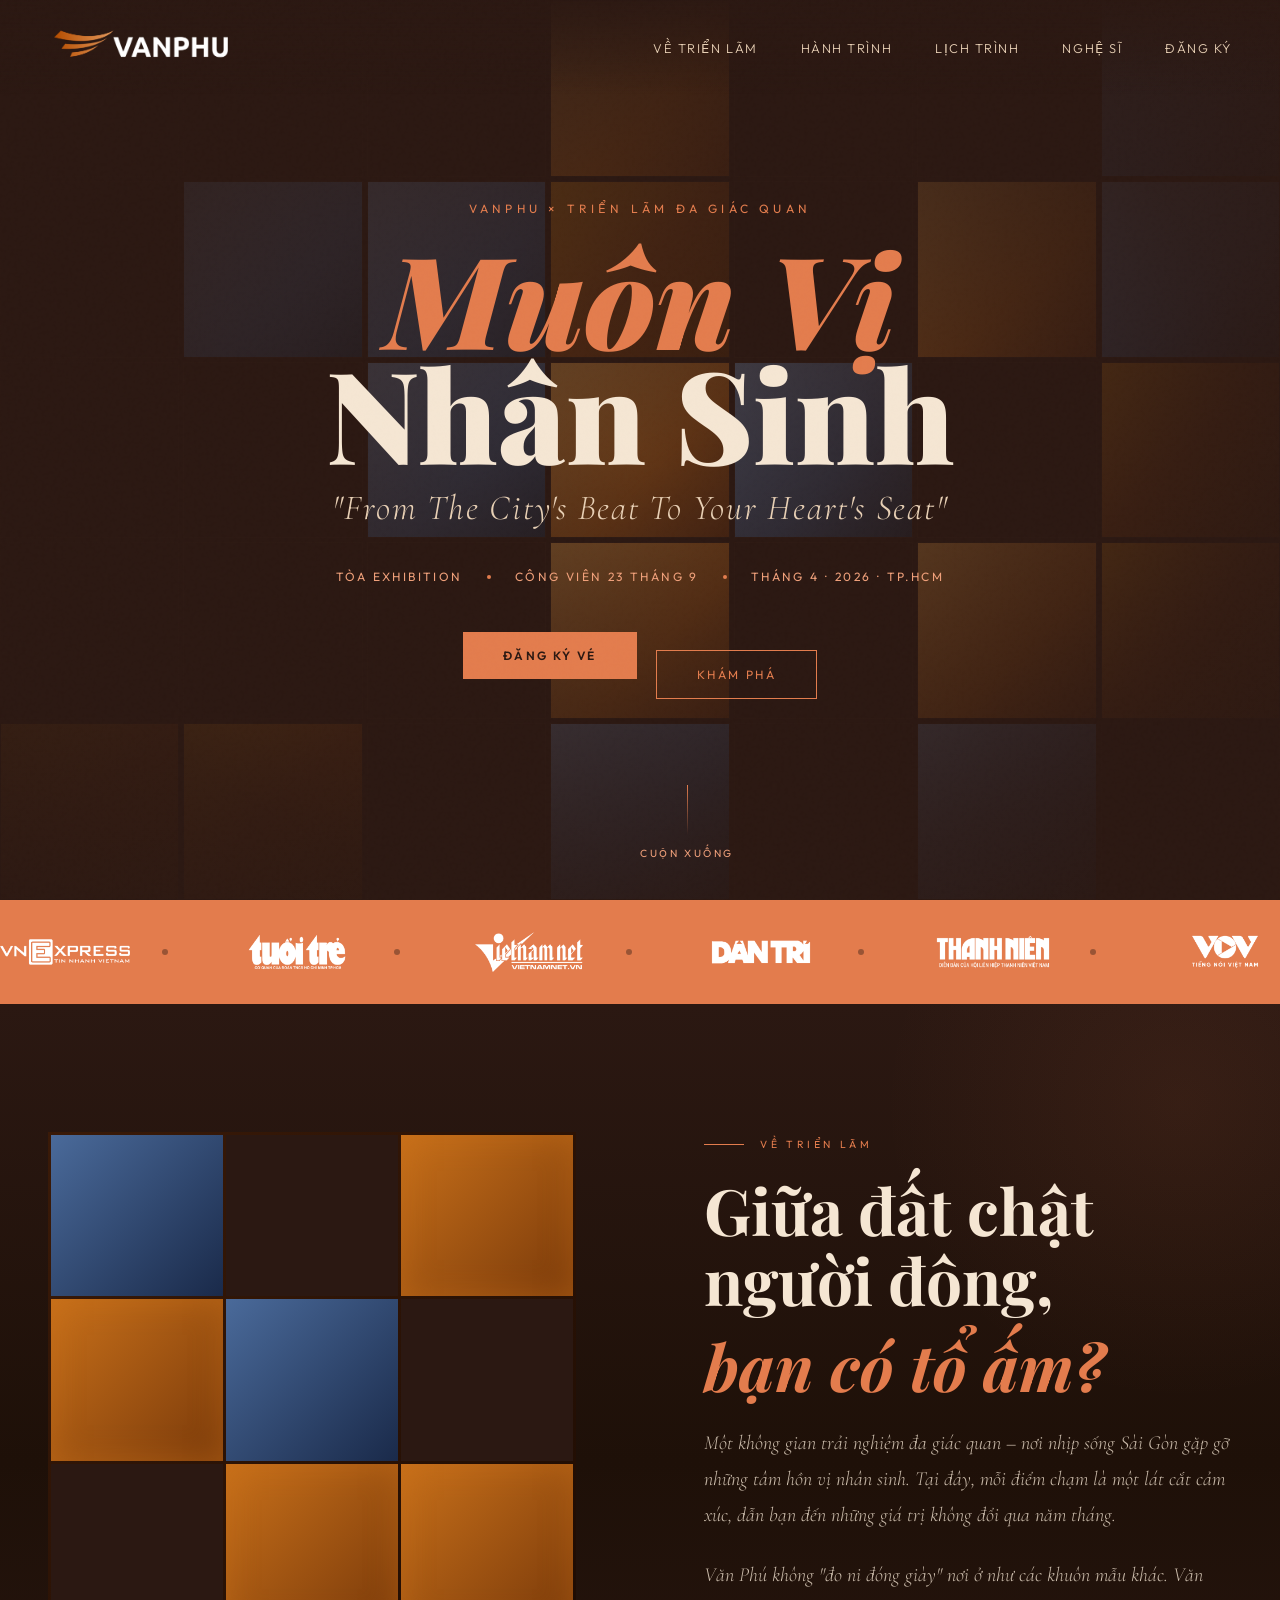
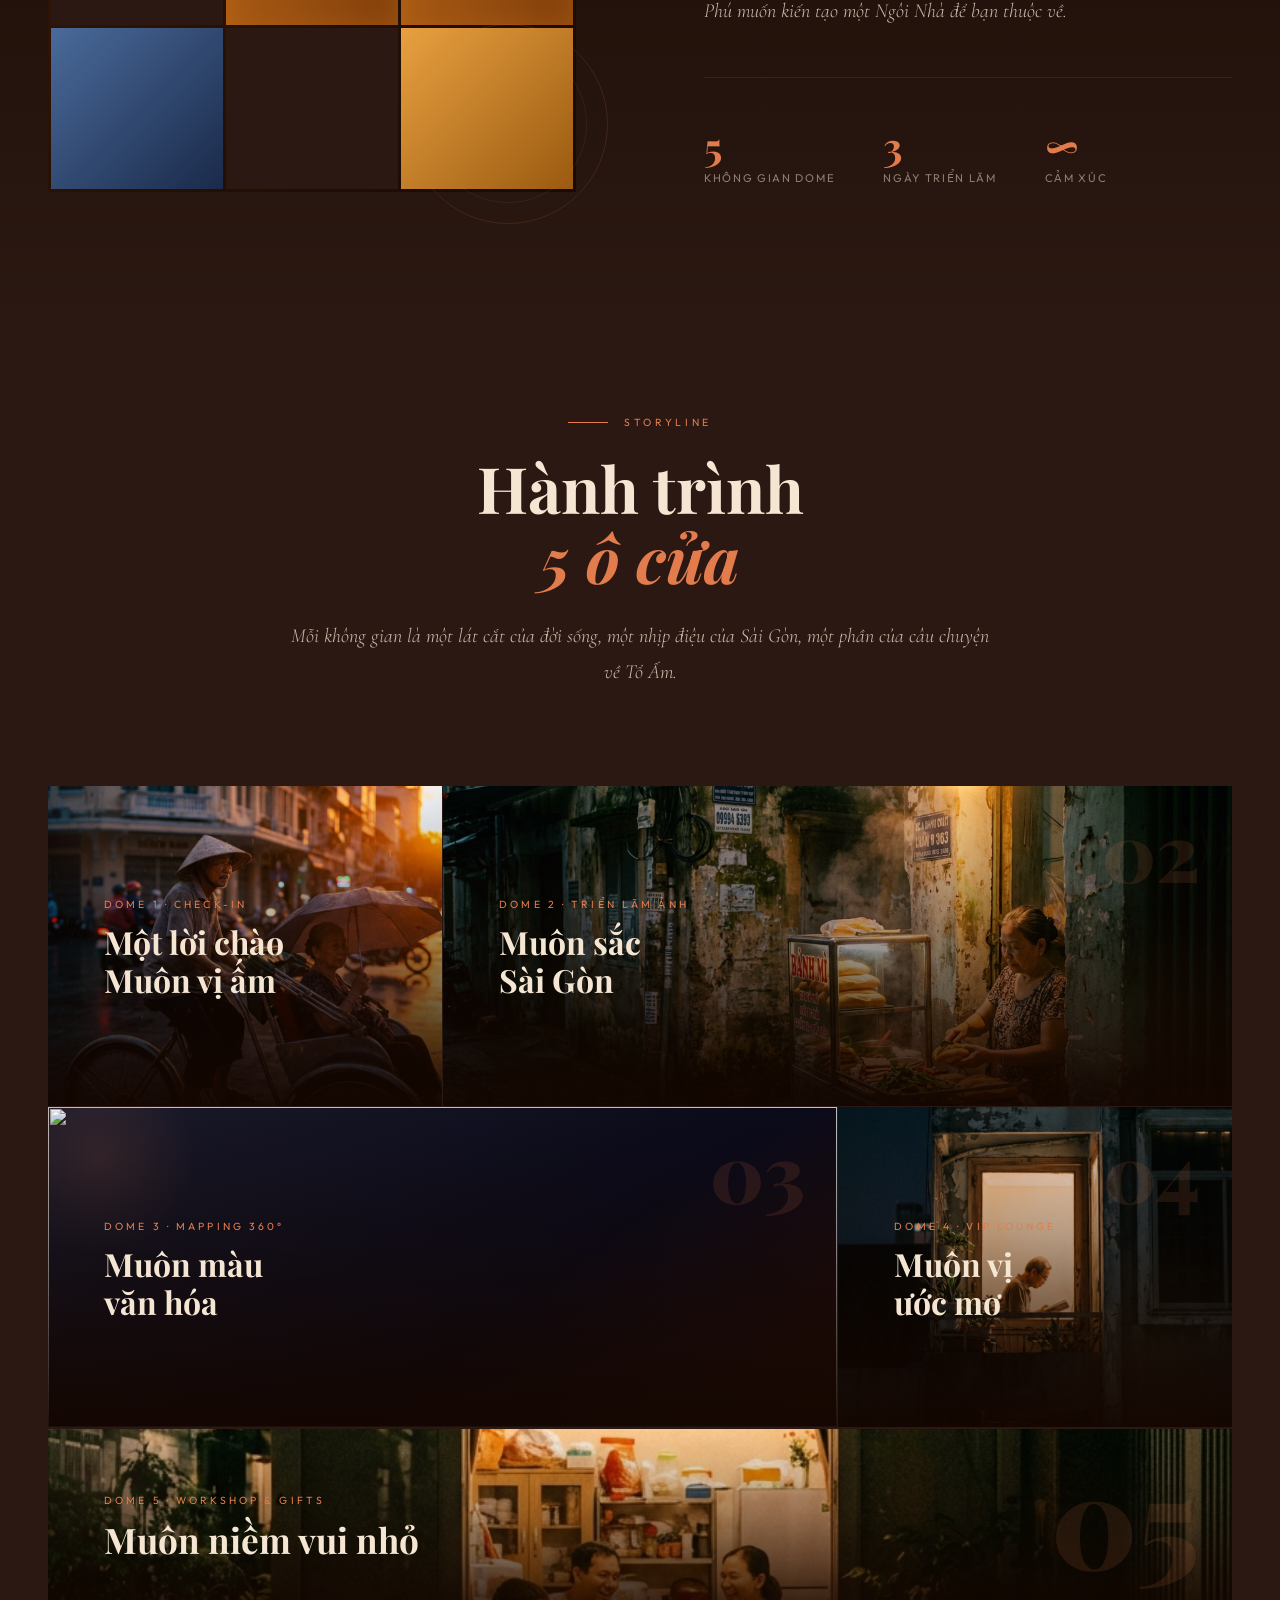
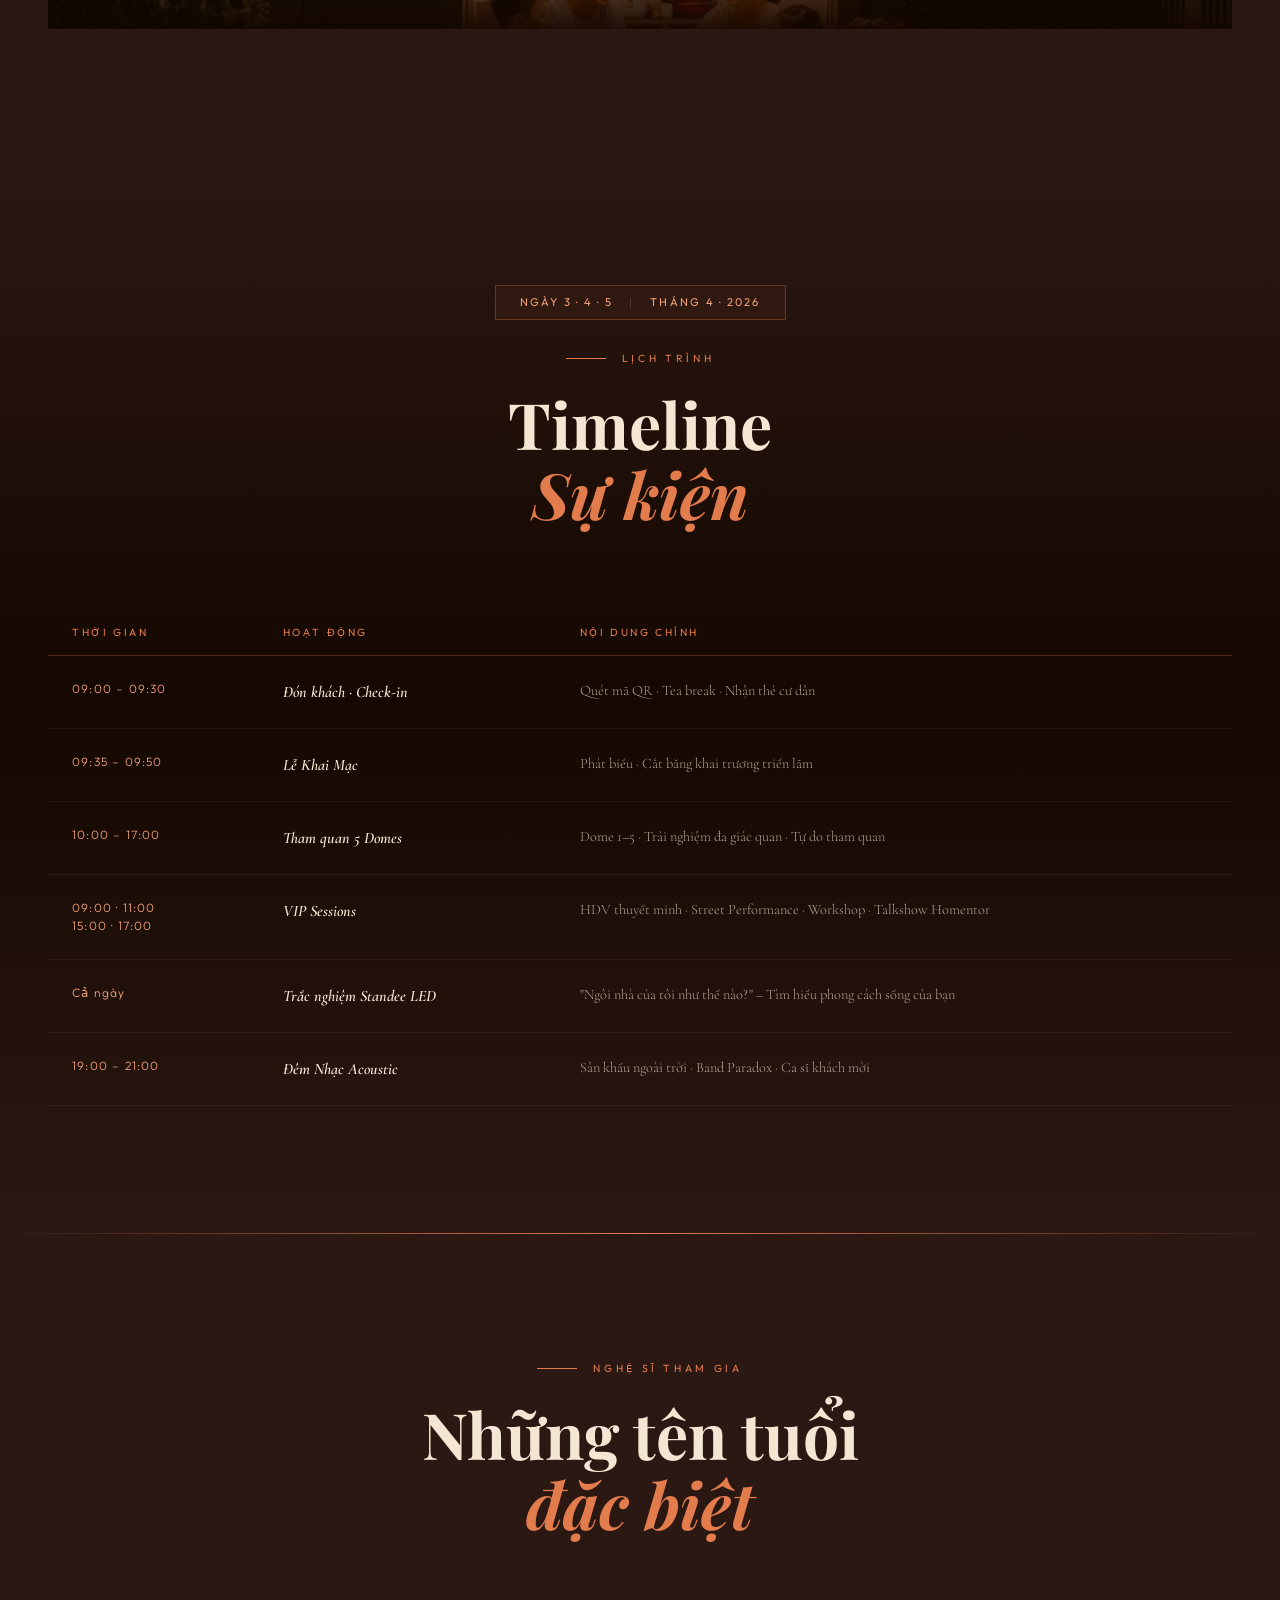
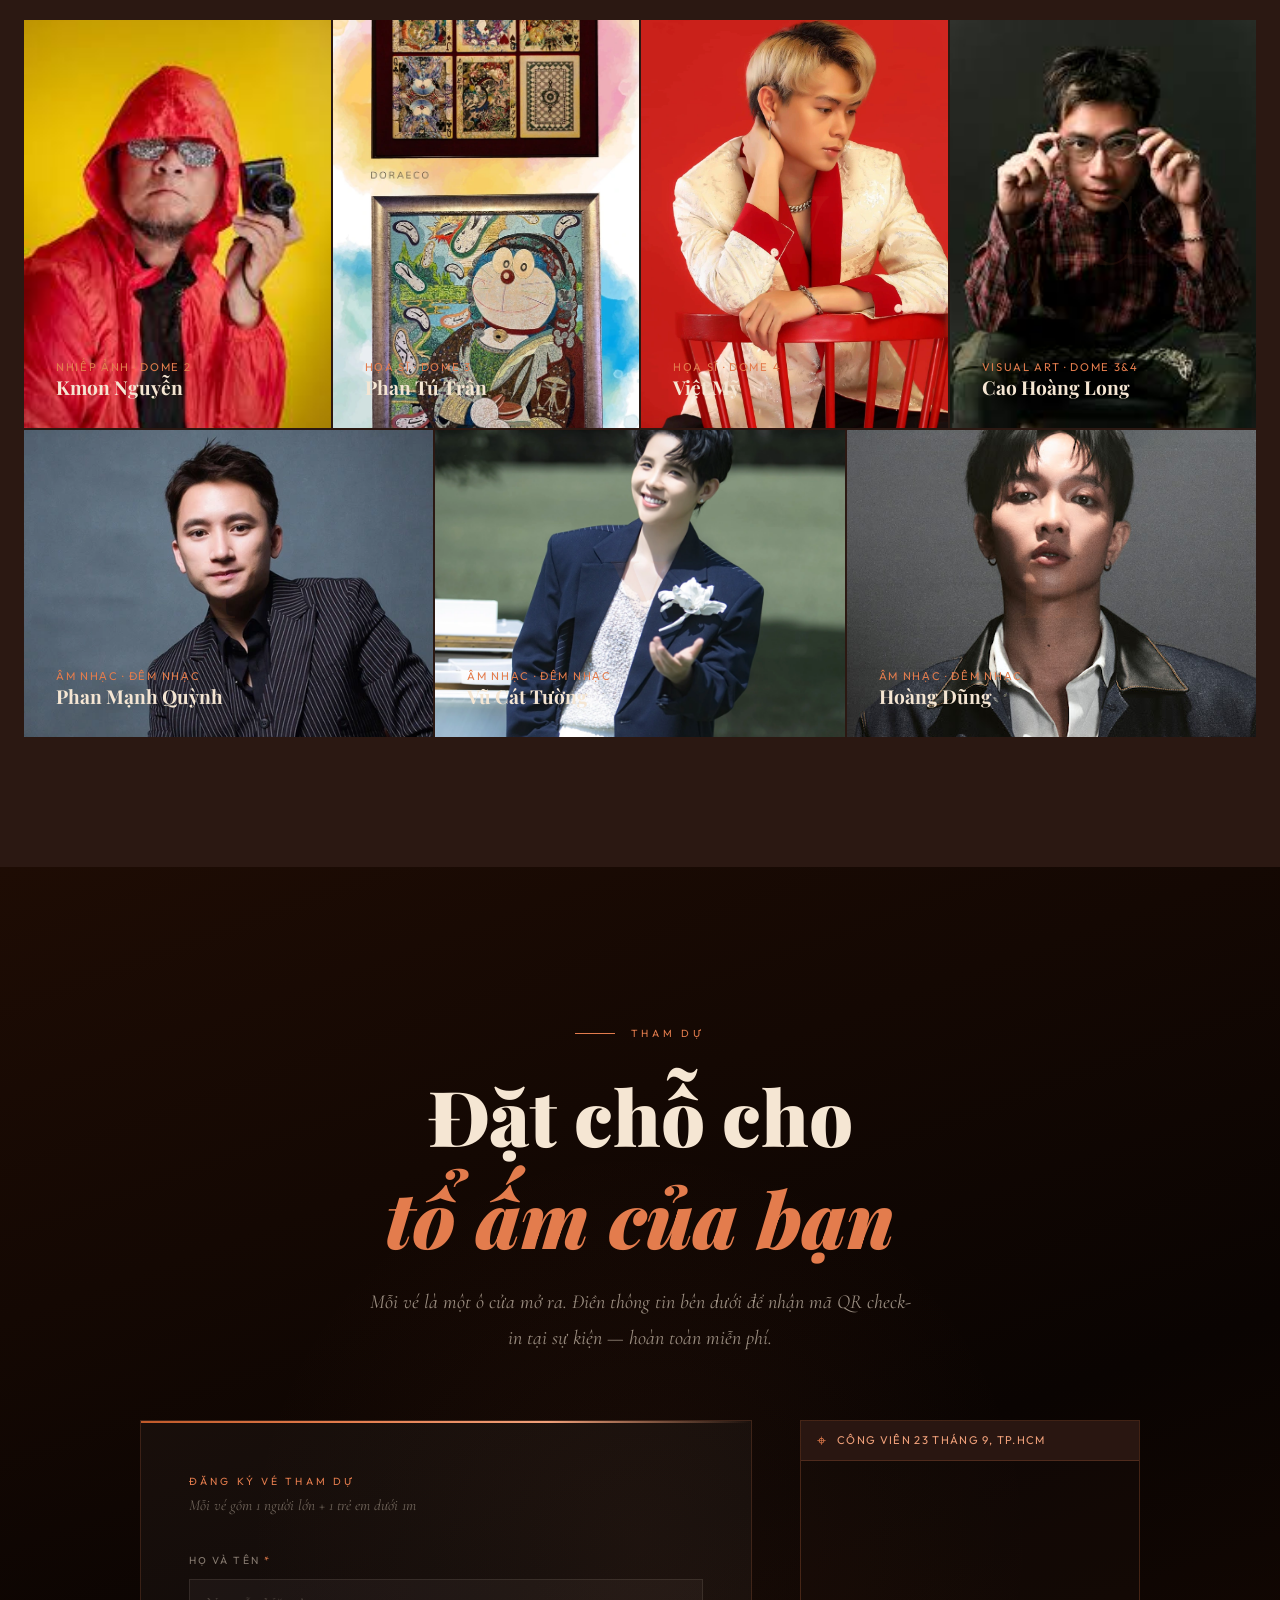
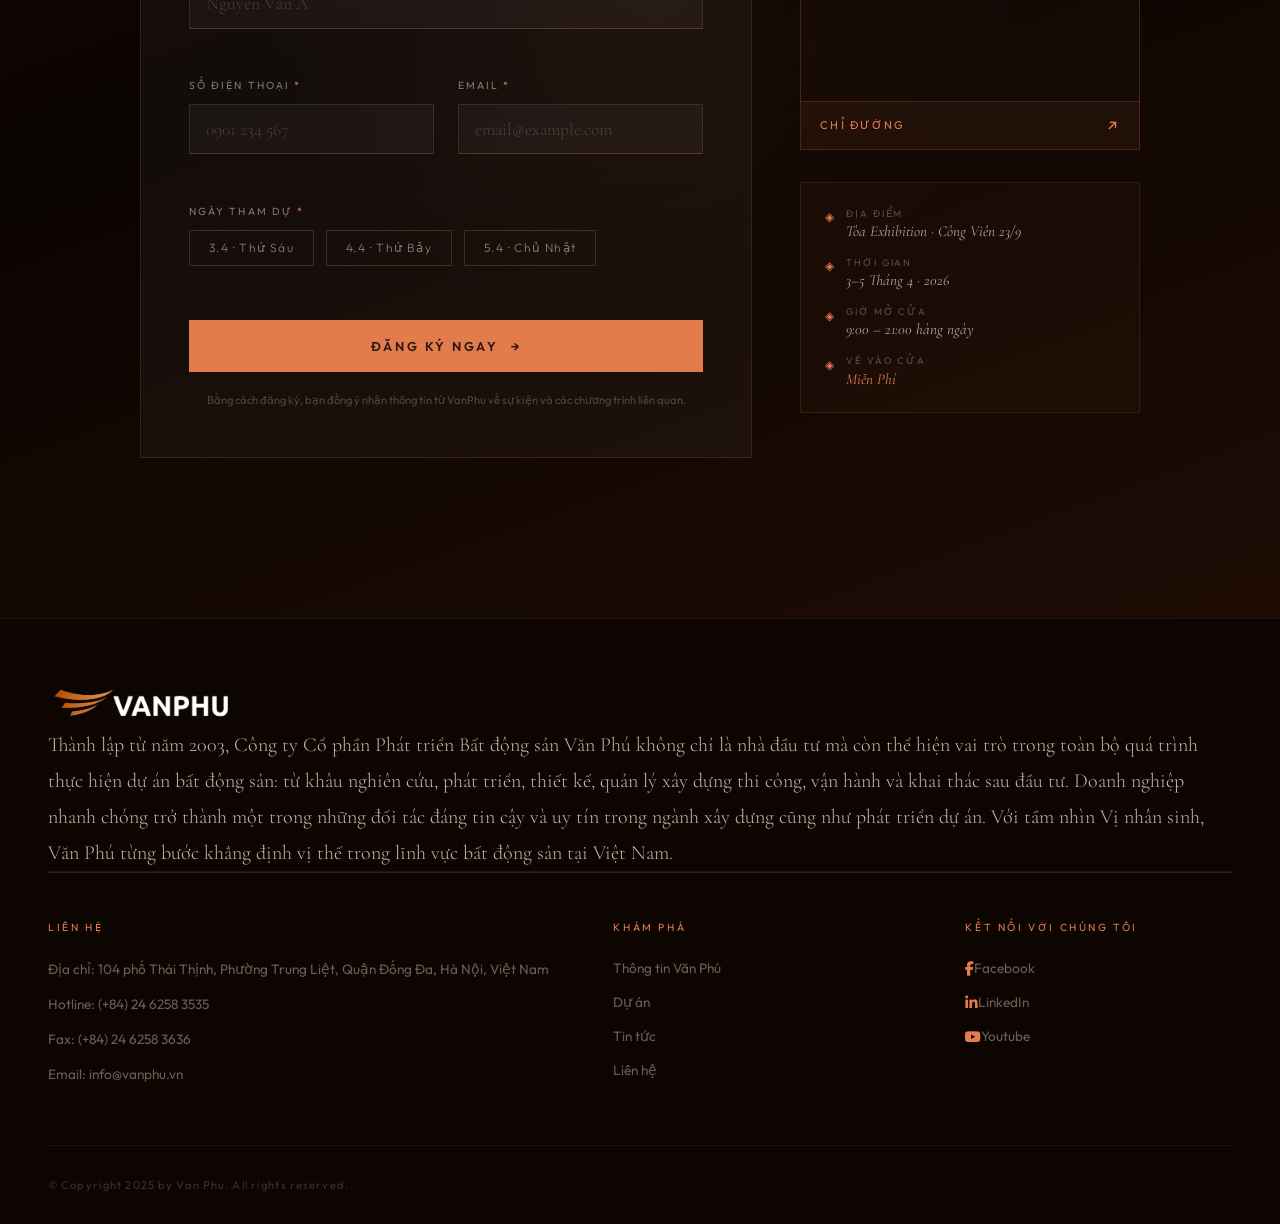
==== commit 877ebfa7: "commit" ====
--- a/muon-vi-nhan-sinh-style-2.html
+++ b/muon-vi-nhan-sinh-style-2.html
@@ -3,1579 +3,2327 @@
 <head>
 <meta charset="UTF-8">
 <meta name="viewport" content="width=device-width, initial-scale=1.0">
-<title>Muôn Vị Nhân Sinh — VanPhu × Triển Lãm Đa Giác Quan</title>
+<title>Triển Lãm Muôn Vị Nhân Sinh – VanPhu</title>
 <link rel="preconnect" href="https://fonts.googleapis.com">
 <link rel="preconnect" href="https://fonts.gstatic.com" crossorigin>
-<link href="https://fonts.googleapis.com/css2?family=Cormorant+Garamond:ital,wght@0,300;0,400;0,500;1,300;1,400&family=Bebas+Neue&family=Outfit:wght@200;300;400;500&display=swap" rel="stylesheet">
 <link href="https://fonts.googleapis.com/css2?family=Playfair+Display:ital,wght@0,400;0,700;0,900;1,400;1,700&family=Cormorant+Garamond:ital,wght@0,300;0,400;0,600;1,300;1,400&family=Outfit:wght@200;300;400;500;600&display=swap" rel="stylesheet">
+<link rel="stylesheet" href="https://cdnjs.cloudflare.com/ajax/libs/font-awesome/6.5.1/css/all.min.css">
+<script src="https://cdn.tailwindcss.com"></script>
 <style>
-  /* ─── RESET & TOKENS ───────────────────────────────── */
-  *, *::before, *::after { margin: 0; padding: 0; box-sizing: border-box; }
-
   :root {
-    --ink:     #2B1812;
-    --ink-mid: #3D2018;
-    --ember:   #E37C4D;
-    --ember-dim: rgba(227,124,77,0.4);
-    --ember-glow: rgba(227,124,77,0.15);
-    --sand:    #F5E6D3;
-    --sand-dim: rgba(245,230,211,0.55);
-    --sand-faint: rgba(245,230,211,0.12);
-    --white:   #FAF3EB;
-    --serif:   'Cormorant Garamond', Georgia, serif;
-    --display: 'Playfair Display', sans-serif;
-    --sans:    'Outfit', sans-serif;
-  }
+    --amber: #E37C4D;
+    --amber-light: #F0A07A;
+    --amber-dark: #C05A2A;
+    --brown-deep: #2B1812;
+    --brown-mid: #4A2E1E;
+    --brown-light: #7A4A30;
+    --cream: #F5E6D3;
+    --cream-dark: #E8D0B5;
+    --gold: #C9983A;
+  }
+
+  * { margin: 0; padding: 0; box-sizing: border-box; }
 
   html { scroll-behavior: smooth; }
 
   body {
-    background: var(--ink);
-    color: var(--sand);
-    font-family: var(--serif);
+    background-color: var(--brown-deep);
+    color: var(--cream);
+    font-family: 'Outfit', sans-serif;
     overflow-x: hidden;
-    cursor: none;
-  }
-
-  /* ─── CUSTOM CURSOR ────────────────────────────────── */
-  .cursor {
-    position: fixed;
-    width: 8px; height: 8px;
-    background: var(--ember);
-    border-radius: 50%;
-    pointer-events: none;
-    z-index: 9999;
-    transition: transform 0.15s ease, opacity 0.3s;
-    transform: translate(-50%, -50%);
-  }
-  .cursor-ring {
-    position: fixed;
-    width: 32px; height: 32px;
-    border: 1px solid var(--ember-dim);
-    border-radius: 50%;
-    pointer-events: none;
-    z-index: 9998;
-    transition: transform 0.35s cubic-bezier(0.25,0.46,0.45,0.94), opacity 0.3s;
-    transform: translate(-50%, -50%);
-  }
-
-  /* ─── NOISE TEXTURE OVERLAY ────────────────────────── */
+  }
+
+  /* Grain overlay */
   body::before {
     content: '';
     position: fixed;
     inset: 0;
-    background-image: url("data:image/svg+xml,%3Csvg viewBox='0 0 256 256' xmlns='http://www.w3.org/2000/svg'%3E%3Cfilter id='n'%3E%3CfeTurbulence type='fractalNoise' baseFrequency='0.9' numOctaves='4' stitchTiles='stitch'/%3E%3C/filter%3E%3Crect width='100%25' height='100%25' filter='url(%23n)' opacity='0.035'/%3E%3C/svg%3E");
+    background-image: url("data:image/svg+xml,%3Csvg viewBox='0 0 256 256' xmlns='http://www.w3.org/2000/svg'%3E%3Cfilter id='noise'%3E%3CfeTurbulence type='fractalNoise' baseFrequency='0.9' numOctaves='4' stitchTiles='stitch'/%3E%3C/filter%3E%3Crect width='100%25' height='100%25' filter='url(%23noise)' opacity='0.04'/%3E%3C/svg%3E");
     pointer-events: none;
-    z-index: 1000;
-    opacity: 0.6;
-  }
-
-  /* ─── NAVBAR ───────────────────────────────────────── */
-  #nav {
+    z-index: 9999;
+    opacity: 0.4;
+  }
+
+  /* Typography */
+  .font-display { font-family: 'Playfair Display', serif; }
+  .font-serif { font-family: 'Cormorant Garamond', serif; }
+
+  /* ===== NAVBAR ===== */
+  nav {
     position: fixed;
-    top: 0; left: 0; right: 0;
-    z-index: 500;
-    padding: 1.8rem 4rem;
+    top: 0;
+    left: 0;
+    right: 0;
+    z-index: 100;
+    padding: 1.5rem 3rem;
     display: flex;
     justify-content: space-between;
     align-items: center;
-    transition: background 0.5s ease, padding 0.4s ease;
-  }
-  #nav.scrolled {
-    background: rgba(43,24,18,0.92);
-    backdrop-filter: blur(16px);
-    padding: 1.2rem 4rem;
-    border-bottom: 1px solid rgba(227,124,77,0.1);
+    background: linear-gradient(to bottom, rgba(43,24,18,0.9), transparent);
+    backdrop-filter: blur(0px);
+    transition: all 0.4s ease;
+  }
+  nav.scrolled {
+    background: rgba(43,24,18,0.95);
+    backdrop-filter: blur(12px);
+    padding: 1rem 3rem;
+    border-bottom: 1px solid rgba(227,124,77,0.2);
   }
   .nav-logo {
-    font-family: var(--display);
+    font-family: 'Outfit', sans-serif;
+    font-weight: 600;
     font-size: 1.4rem;
-    letter-spacing: 0.25em;
-    color: var(--white);
-  }
-  .nav-logo span { color: var(--ember); }
-  .nav-links {
-    display: flex;
-    gap: 2.5rem;
-    list-style: none;
-  }
+    letter-spacing: 0.15em;
+    color: var(--amber);
+    text-transform: uppercase;
+  }
+  .nav-logo span { color: var(--cream); }
   .nav-links a {
-    font-family: var(--sans);
-    font-size: 0.62rem;
+    color: var(--cream-dark);
+    text-decoration: none;
+    font-size: 0.8rem;
+    letter-spacing: 0.12em;
+    text-transform: uppercase;
+    margin-left: 2.5rem;
+    transition: color 0.3s;
     font-weight: 300;
-    letter-spacing: 0.3em;
-    text-transform: uppercase;
-    color: var(--sand-dim);
-    text-decoration: none;
-    transition: color 0.3s;
-  }
-  .nav-links a:hover { color: var(--ember); }
-
-  /* ─── FADE-IN ON SCROLL ────────────────────────────── */
-  .reveal {
-    opacity: 0;
-    transform: translateY(28px);
-    transition: opacity 0.9s cubic-bezier(0.16,1,0.3,1), transform 0.9s cubic-bezier(0.16,1,0.3,1);
-  }
-  .reveal.d1 { transition-delay: 0.1s; }
-  .reveal.d2 { transition-delay: 0.2s; }
-  .reveal.d3 { transition-delay: 0.35s; }
-  .reveal.d4 { transition-delay: 0.5s; }
-  .reveal.visible { opacity: 1; transform: none; }
-
-  /* ─────────────────────────────────────────────────── */
-  /*  I. HERO                                            */
-  /* ─────────────────────────────────────────────────── */
+  }
+  .nav-links a:hover { color: var(--amber); }
+
+  /* ===== HERO ===== */
   #hero {
     position: relative;
     height: 100vh;
     min-height: 700px;
     display: flex;
-    flex-direction: column;
     align-items: center;
     justify-content: center;
     overflow: hidden;
   }
 
-  /* Windows grid background */
-  .win-grid {
+  .hero-bg {
+    position: absolute;
+    inset: 0;
+    background: var(--brown-deep);
+    overflow: hidden;
+  }
+
+  /* Simulated city windows */
+  .windows-grid {
     position: absolute;
     inset: 0;
     display: grid;
-    grid-template-columns: repeat(8, 1fr);
-    grid-template-rows: repeat(6, 1fr);
-    gap: 3px;
-    padding: 3px;
-    opacity: 0;
-    animation: gridFadeIn 2.5s 0.3s ease forwards;
-  }
-  @keyframes gridFadeIn { to { opacity: 0.55; } }
-
-  .win {
+    grid-template-columns: repeat(7, 1fr);
+    grid-template-rows: repeat(5, 1fr);
+    gap: 4px;
+    opacity: 0.5;
+  }
+
+  .window-cell {
+    background: var(--brown-deep);
+    border: 1px solid rgba(74,46,30,0.3);
     position: relative;
     overflow: hidden;
-    background: var(--ink-mid);
-  }
-  /* Each window has a warm layer and a cool layer */
-  .win .wl {
+  }
+
+  /* Stacked colour layers – fade in/out via opacity so transition is always smooth */
+  .window-cell .wl {
     position: absolute;
     inset: 0;
     opacity: 0;
-    transition: opacity 2.4s ease;
-  }
-  .win .wl-a { background: radial-gradient(ellipse at 50% 80%, #D4821A 0%, #6B2E08 60%, transparent 100%); }
-  .win .wl-b { background: radial-gradient(ellipse at 50% 80%, #E8B060 0%, #9A5A10 60%, transparent 100%); }
-  .win .wl-c { background: radial-gradient(ellipse at 50% 80%, #7A9AC0 0%, #2A4A7A 60%, transparent 100%); }
-  .win.lit-a .wl-a { opacity: 1; }
-  .win.lit-b .wl-b { opacity: 1; }
-  .win.lit-c .wl-c { opacity: 1; }
-
-  /* Hero gradient overlay: dark at edges, slightly lighter at centre */
-  .hero-veil {
+    transition: opacity 1.8s ease;
+    pointer-events: none;
+  }
+  .window-cell .wl-warm  { background: linear-gradient(135deg, #D4821A 0%, #8B4513 50%, #5C2E0A 100%); }
+  .window-cell .wl-hot   { background: linear-gradient(135deg, #E8A04A 0%, #C0681A 60%, #7A3A10 100%); }
+  .window-cell .wl-cool  { background: linear-gradient(135deg, #6B8BB5 0%, #3A5C8A 60%, #1A2E4A 100%); }
+
+  .window-cell.lit      .wl-warm { opacity: 1; }
+  .window-cell.lit-warm .wl-hot  { opacity: 1; }
+  .window-cell.lit-cool .wl-cool { opacity: 1; }
+
+  .hero-overlay {
     position: absolute;
     inset: 0;
-    background:
-      radial-gradient(ellipse 60% 55% at 50% 50%, rgba(43,24,18,0.15) 0%, rgba(43,24,18,0.82) 70%, rgba(43,24,18,0.97) 100%);
-  }
-
-  /* Cinematic letter-box bars */
-  .hero-veil::before, .hero-veil::after {
-    content: '';
-    position: absolute;
-    left: 0; right: 0;
-    height: 90px;
-    background: var(--ink);
-  }
-  .hero-veil::before { top: 0; }
-  .hero-veil::after  { bottom: 0; }
+    background: radial-gradient(ellipse at center, rgba(43,24,18,0.3) 0%, rgba(43,24,18,0.85) 70%, rgba(43,24,18,0.97) 100%);
+  }
 
   .hero-content {
     position: relative;
-    z-index: 2;
+    z-index: 10;
     text-align: center;
+    padding: 2rem;
+    animation: heroFadeIn 1.8s ease forwards;
+    opacity: 0;
+  }
+
+  @keyframes heroFadeIn {
+    0% { opacity: 0; transform: translateY(30px); }
+    100% { opacity: 1; transform: translateY(0); }
+  }
+
+  .hero-eyebrow {
+    font-family: 'Outfit', sans-serif;
+    font-size: 0.75rem;
+    letter-spacing: 0.35em;
+    text-transform: uppercase;
+    color: var(--amber);
+    margin-bottom: 1.5rem;
+    animation: heroFadeIn 1.8s 0.3s ease forwards;
+    opacity: 0;
+  }
+
+  .hero-title {
+    font-family: 'Playfair Display', serif;
+    font-size: clamp(4rem, 10vw, 9rem);
+    font-weight: 900;
+    line-height: 0.9;
+    color: var(--cream);
+    margin-bottom: 0.5rem;
+    animation: heroFadeIn 1.8s 0.5s ease forwards;
+    opacity: 0;
+  }
+
+  .hero-title .accent { color: var(--amber); font-style: italic; }
+
+  .hero-subtitle {
+    font-family: 'Cormorant Garamond', serif;
+    font-size: clamp(1.4rem, 3vw, 2.2rem);
+    font-weight: 300;
+    font-style: italic;
+    color: var(--cream-dark);
+    margin-top: 1rem;
+    margin-bottom: 2.5rem;
+    letter-spacing: 0.05em;
+    animation: heroFadeIn 1.8s 0.7s ease forwards;
+    opacity: 0;
+  }
+
+  .hero-meta {
+    display: flex;
+    align-items: center;
+    justify-content: center;
+    gap: 1.5rem;
+    font-size: 0.75rem;
+    letter-spacing: 0.2em;
+    text-transform: uppercase;
+    color: var(--amber-light);
+    animation: heroFadeIn 1.8s 0.9s ease forwards;
+    opacity: 0;
+  }
+
+  .hero-meta .dot { width: 4px; height: 4px; border-radius: 50%; background: var(--amber); }
+
+  .hero-cta {
+    margin-top: 3rem;
+    animation: heroFadeIn 1.8s 1.1s ease forwards;
+    opacity: 0;
+  }
+
+  .btn-primary {
+    display: inline-block;
+    padding: 1rem 2.5rem;
+    background: var(--amber);
+    color: var(--brown-deep);
+    font-family: 'Outfit', sans-serif;
+    font-size: 0.75rem;
+    font-weight: 600;
+    letter-spacing: 0.2em;
+    text-transform: uppercase;
+    text-decoration: none;
+    border: none;
+    cursor: pointer;
+    transition: all 0.3s ease;
+    position: relative;
+    overflow: hidden;
+  }
+
+  .btn-primary::before {
+    content: '';
+    position: absolute;
+    inset: 0;
+    background: var(--cream);
+    transform: translateX(-100%);
+    transition: transform 0.3s ease;
+  }
+
+  .btn-primary:hover::before { transform: translateX(0); }
+  .btn-primary span { position: relative; z-index: 1; }
+  .btn-primary:hover { color: var(--brown-deep); }
+
+  .btn-outline {
+    display: inline-block;
+    padding: 1rem 2.5rem;
+    border: 1px solid var(--amber);
+    color: var(--amber);
+    font-family: 'Outfit', sans-serif;
+    font-size: 0.75rem;
+    font-weight: 400;
+    letter-spacing: 0.2em;
+    text-transform: uppercase;
+    text-decoration: none;
+    transition: all 0.3s ease;
+    margin-left: 1rem;
+  }
+  .btn-outline:hover { background: rgba(227,124,77,0.1); }
+
+  .hero-scroll {
+    position: absolute;
+    bottom: 2.5rem;
+    left: 50%;
+    transform: translateX(-50%);
     display: flex;
     flex-direction: column;
     align-items: center;
-  }
-
-  .hero-eyebrow {
-    font-family: var(--sans);
-    font-size: 0.62rem;
-    font-weight: 300;
-    letter-spacing: 0.45em;
+    gap: 0.75rem;
+    color: var(--amber-light);
+    font-size: 0.65rem;
+    letter-spacing: 0.25em;
     text-transform: uppercase;
-    color: var(--ember);
-    margin-bottom: 2rem;
+    animation: heroFadeIn 2s 1.5s ease forwards;
     opacity: 0;
-    animation: fadeUp 1s 1s ease forwards;
-  }
-
-  .hero-title {
-    font-family: var(--display);
-    font-size: clamp(5rem, 13vw, 13rem);
-    line-height: 0.9;
-    letter-spacing: 0.06em;
-    color: var(--white);
-    text-shadow:
-      0 0 80px rgba(227,124,77,0.35),
-      0 0 160px rgba(227,124,77,0.18),
-      0 0 300px rgba(227,124,77,0.08);
-    opacity: 0;
-    animation: fadeUp 1.2s 1.2s cubic-bezier(0.16,1,0.3,1) forwards;
-  }
-  .hero-title span { display: block; }
-  .hero-title .accent {
-    color: var(--ember);
-    text-shadow:
-      0 0 60px rgba(227,124,77,0.6),
-      0 0 120px rgba(227,124,77,0.3);
-      font-style: italic;
-  }
-
-  .hero-divider {
-    width: 60px;
-    height: 1px;
-    background: linear-gradient(to right, transparent, var(--ember), transparent);
-    margin: 2.5rem auto;
-    opacity: 0;
-    animation: fadeIn 1s 2s ease forwards;
-  }
-
-  .hero-sub {
-    font-family: var(--serif);
-    font-size: clamp(1rem, 2vw, 1.3rem);
-    font-style: italic;
-    font-weight: 300;
-    color: var(--sand-dim);
-    letter-spacing: 0.08em;
-    opacity: 0;
-    animation: fadeUp 1s 2.1s ease forwards;
-  }
-
-  .hero-meta {
-    display: flex;
-    align-items: center;
-    gap: 1.2rem;
-    margin-top: 3rem;
-    font-family: var(--sans);
-    font-size: 0.6rem;
-    font-weight: 300;
+  }
+
+  .scroll-line {
+    width: 1px;
+    height: 50px;
+    background: linear-gradient(to bottom, var(--amber), transparent);
+    animation: scrollPulse 2s ease-in-out infinite;
+  }
+
+  @keyframes scrollPulse {
+    0%, 100% { opacity: 1; transform: scaleY(1); }
+    50% { opacity: 0.4; transform: scaleY(0.6); }
+  }
+
+  /* ===== SECTIONS ===== */
+  section { padding: 8rem 0; }
+
+  .container {
+    max-width: 1300px;
+    margin: 0 auto;
+    padding: 0 3rem;
+  }
+
+  .section-label {
+    font-size: 0.65rem;
     letter-spacing: 0.35em;
     text-transform: uppercase;
-    color: rgba(245,230,211,0.35);
-    opacity: 0;
-    animation: fadeIn 1s 2.6s ease forwards;
-  }
-  .hero-meta .sep {
-    width: 3px; height: 3px;
-    border-radius: 50%;
-    background: var(--ember);
-    opacity: 0.6;
-  }
-
-  .hero-scroll-cue {
-    position: absolute;
-    bottom: 100px;
-    left: 50%;
-    transform: translateX(-50%);
-    z-index: 2;
-    display: flex;
-    flex-direction: column;
-    align-items: center;
-    gap: 0.5rem;
-    opacity: 0;
-    animation: fadeIn 1s 3.2s ease forwards;
-  }
-  .hero-scroll-cue span {
-    font-family: var(--sans);
-    font-size: 0.55rem;
-    letter-spacing: 0.4em;
-    text-transform: uppercase;
-    color: rgba(245,230,211,0.3);
-  }
-  .scroll-line {
-    width: 1px;
-    height: 48px;
-    background: linear-gradient(to bottom, var(--ember-dim), transparent);
-    animation: scrollDrop 2s ease-in-out infinite;
-  }
-  @keyframes scrollDrop {
-    0% { transform: scaleY(0); transform-origin: top; opacity: 1; }
-    50% { transform: scaleY(1); transform-origin: top; opacity: 1; }
-    51% { transform: scaleY(1); transform-origin: bottom; opacity: 1; }
-    100% { transform: scaleY(0); transform-origin: bottom; opacity: 0; }
-  }
-
-  @keyframes fadeUp {
-    from { opacity: 0; transform: translateY(24px); }
-    to   { opacity: 1; transform: none; }
-  }
-  @keyframes fadeIn {
-    from { opacity: 0; } to { opacity: 1; }
-  }
-
-  /* ─────────────────────────────────────────────────── */
-  /*  II. PHILOSOPHY                                     */
-  /* ─────────────────────────────────────────────────── */
-  #philosophy {
-    padding: 10rem 4rem;
-    display: flex;
-    justify-content: center;
-  }
-
-  .philosophy-card {
-    max-width: 720px;
-    width: 100%;
-    border: 1px solid rgba(43,24,18,0.6);
-    background: var(--sand);
-    padding: 5rem 6rem;
-    text-align: center;
-    position: relative;
-  }
-
-  /* Corner ornaments */
-  .philosophy-card::before, .philosophy-card::after {
-    content: '';
-    position: absolute;
-    width: 20px; height: 20px;
-    border-color: var(--ember);
-    border-style: solid;
-  }
-  .philosophy-card::before { top: -1px; left: -1px; border-width: 2px 0 0 2px; }
-  .philosophy-card::after  { bottom: -1px; right: -1px; border-width: 0 2px 2px 0; }
-
-  .ph-ornament-tr, .ph-ornament-bl {
-    position: absolute;
-    width: 20px; height: 20px;
-    border-color: var(--ember);
-    border-style: solid;
-  }
-  .ph-ornament-tr { top: -1px; right: -1px; border-width: 2px 2px 0 0; }
-  .ph-ornament-bl { bottom: -1px; left: -1px; border-width: 0 0 2px 2px; }
-
-  .ph-tag {
-    font-family: var(--sans);
-    font-size: 0.58rem;
-    letter-spacing: 0.45em;
-    text-transform: uppercase;
-    color: var(--ember);
-    margin-bottom: 2.5rem;
-    display: block;
-  }
-
-  .ph-question {
-    font-family: var(--serif);
-    font-size: clamp(1.6rem, 3.5vw, 2.6rem);
-    font-weight: 300;
-    line-height: 1.45;
-    color: var(--ink);
-    font-style: italic;
-    margin-bottom: 2.5rem;
-  }
-
-  .ph-line {
-    width: 40px;
-    height: 1px;
-    background: var(--ember);
-    margin: 0 auto 2.5rem;
-  }
-
-  .ph-body {
-    font-family: var(--serif);
-    font-size: 1.05rem;
-    font-weight: 300;
-    line-height: 1.85;
-    color: rgba(43,24,18,0.72);
-  }
-
-  /* ─────────────────────────────────────────────────── */
-  /*  III. 5 ACTS — SPLIT SCREEN                         */
-  /* ─────────────────────────────────────────────────── */
-  #acts { padding: 6rem 0; }
-
-  .act {
-    display: grid;
-    grid-template-columns: 1fr 1fr;
-    min-height: 600px;
-    overflow: hidden;
-  }
-
-  /* Alternating: image-left or text-left */
-  .act:nth-child(even) .act-visual { order: 2; }
-  .act:nth-child(even) .act-text   { order: 1; }
-
-  .act-visual {
-    position: relative;
-    overflow: hidden;
-    background: var(--ink-mid);
-  }
-
-  /* Film-frame corners */
-  .act-visual::before, .act-visual::after {
-    content: '';
-    position: absolute;
-    width: 30px; height: 30px;
-    border-color: rgba(227,124,77,0.5);
-    border-style: solid;
-    z-index: 3;
-  }
-  .act-visual::before { top: 24px; left: 24px; border-width: 2px 0 0 2px; }
-  .act-visual::after  { bottom: 24px; right: 24px; border-width: 0 2px 2px 0; }
-
-  /* Gradient placeholder (replace with real photos) */
-  .act-visual-inner {
-    position: absolute;
-    inset: 0;
-    transition: transform 0.8s cubic-bezier(0.25,0.46,0.45,0.94);
-  }
-  .act:hover .act-visual-inner { transform: scale(1.04); }
-
-  /* Pattern placeholders for each dome */
-  .dome-vis-1 {
-    background:
-      radial-gradient(ellipse 60% 70% at 30% 60%, #C8701A 0%, transparent 60%),
-      radial-gradient(ellipse 40% 50% at 75% 30%, #7A3A0A 0%, transparent 55%),
-      linear-gradient(160deg, #1A0A04 0%, #2D1408 100%);
-  }
-  .dome-vis-2 {
-    background:
-      radial-gradient(ellipse 70% 60% at 65% 40%, #4A3A28 0%, transparent 60%),
-      radial-gradient(ellipse 40% 40% at 20% 70%, #E8A040 0%, transparent 50%),
-      linear-gradient(145deg, #0A0804 0%, #1E1208 100%);
-  }
-  .dome-vis-3 {
-    background:
-      radial-gradient(ellipse 60% 60% at 40% 40%, #2A3A5A 0%, transparent 60%),
-      radial-gradient(ellipse 50% 40% at 80% 70%, #C87020 0%, transparent 50%),
-      linear-gradient(135deg, #080A14 0%, #1A100A 100%);
-  }
-  .dome-vis-4 {
-    background:
-      radial-gradient(ellipse 50% 60% at 60% 55%, #D4921A 0%, transparent 55%),
-      radial-gradient(ellipse 30% 30% at 20% 25%, #8A5A2A 0%, transparent 50%),
-      linear-gradient(150deg, #180C04 0%, #2A1808 100%);
-  }
-  .dome-vis-5 {
-    background:
-      radial-gradient(ellipse 60% 50% at 50% 60%, #3A8A50 0%, transparent 55%),
-      radial-gradient(ellipse 40% 40% at 25% 35%, #C87820 0%, transparent 50%),
-      linear-gradient(140deg, #060E08 0%, #180E04 100%);
-  }
-
-  /* Floating number on visual */
-  .act-visual-num {
-    position: absolute;
-    bottom: 2rem; left: 2.5rem;
-    font-family: var(--display);
-    font-size: 8rem;
-    line-height: 1;
-    color: rgba(227,124,77,0.08);
-    z-index: 2;
-    pointer-events: none;
-    letter-spacing: -0.02em;
-  }
-
-  /* Thin horizontal film-strip lines */
-  .act-visual-strip {
-    position: absolute;
-    top: 0; left: 0; right: 0;
-    height: 8px;
-    background: repeating-linear-gradient(
-      to right,
-      transparent 0px, transparent 18px,
-      rgba(227,124,77,0.2) 18px, rgba(227,124,77,0.2) 20px
-    );
-    z-index: 3;
-  }
-  .act-visual-strip.bot {
-    top: auto; bottom: 0;
-    transform: scaleX(-1);
-  }
-
-  .act-text {
-    background: var(--ink);
-    display: flex;
-    align-items: center;
-    padding: 5rem 5.5rem;
-    position: relative;
-  }
-
-  /* Subtle side border on text panels */
-  .act:nth-child(odd)  .act-text { border-left:  1px solid rgba(227,124,77,0.08); }
-  .act:nth-child(even) .act-text { border-right: 1px solid rgba(227,124,77,0.08); }
-
-  .act-text-inner { max-width: 420px; }
-
-  .act-roman {
-    font-family: var(--sans);
-    font-size: 0.6rem;
-    letter-spacing: 0.45em;
-    text-transform: uppercase;
-    color: var(--ember);
-    margin-bottom: 1.2rem;
-    display: block;
-  }
-
-  .act-title {
-    font-family: var(--display);
-    font-size: clamp(2rem, 3.5vw, 3.2rem);
-    letter-spacing: 0.06em;
-    color: var(--white);
-    line-height: 1.05;
-    margin-bottom: 0.6rem;
-  }
-
-  .act-subtitle {
-    font-family: var(--serif);
-    font-size: 1rem;
-    font-style: italic;
-    color: var(--ember);
-    margin-bottom: 2rem;
-    display: block;
-    letter-spacing: 0.04em;
-  }
-
-  .act-divider {
-    width: 32px;
-    height: 1px;
-    background: var(--ember-dim);
-    margin-bottom: 2rem;
-  }
-
-  .act-body {
-    font-family: var(--serif);
-    font-size: 1.05rem;
-    font-weight: 300;
-    line-height: 1.85;
-    color: var(--sand-dim);
-  }
-
-  .act-tags {
-    display: flex;
-    flex-wrap: wrap;
-    gap: 0.5rem;
-    margin-top: 2.2rem;
-  }
-  .act-tag {
-    font-family: var(--sans);
-    font-size: 0.55rem;
-    letter-spacing: 0.2em;
-    text-transform: uppercase;
-    color: var(--ember);
-    border: 1px solid rgba(227,124,77,0.3);
-    padding: 0.35rem 0.85rem;
-  }
-
-  /* ─────────────────────────────────────────────────── */
-  /*  IV. GALLERY — ASYMMETRIC GRID                      */
-  /* ─────────────────────────────────────────────────── */
-  #gallery {
-    padding: 10rem 4rem;
-    max-width: 1400px;
-    margin: 0 auto;
-  }
-
-  .gallery-header {
-    display: flex;
-    align-items: flex-end;
-    justify-content: space-between;
-    margin-bottom: 4rem;
-  }
-
-  .gallery-header-left .section-tag {
-    font-family: var(--sans);
-    font-size: 0.6rem;
-    letter-spacing: 0.45em;
-    text-transform: uppercase;
-    color: var(--ember);
+    color: var(--amber);
+    margin-bottom: 1.5rem;
     display: flex;
     align-items: center;
     gap: 1rem;
-    margin-bottom: 1rem;
-  }
-  .section-tag::before {
+  }
+  .section-label::before {
     content: '';
-    width: 36px; height: 1px;
-    background: var(--ember);
-  }
-
-  .gallery-title {
-    font-family: var(--display);
-    font-size: clamp(2.5rem, 5vw, 5rem);
-    letter-spacing: 0.04em;
-    color: var(--white);
-    line-height: 1;
-  }
-
-  .gallery-credit {
-    font-family: var(--serif);
-    font-size: 0.95rem;
+    width: 40px;
+    height: 1px;
+    background: var(--amber);
+  }
+
+  .section-title {
+    font-family: 'Playfair Display', serif;
+    font-size: clamp(2.5rem, 5vw, 4.5rem);
+    font-weight: 700;
+    line-height: 1.1;
+    color: var(--cream);
+    margin-bottom: 1.5rem;
+  }
+
+  .section-title em { color: var(--amber); font-style: italic;}
+
+  .section-body {
+    font-family: 'Cormorant Garamond', serif;
+    font-size: 1.25rem;
+    font-weight: 300;
+    line-height: 1.8;
+    color: rgba(245,230,211,0.8);
     font-style: italic;
-    color: var(--sand-dim);
-    text-align: right;
-  }
-  .gallery-credit strong { color: var(--ember); font-style: normal; font-weight: 400; }
-
-  /* Asymmetric 4-column grid */
-  .gallery-grid {
-    display: grid;
-    grid-template-columns: 2fr 1fr 1.5fr 1fr;
-    grid-template-rows: repeat(3, 240px);
-    gap: 4px;
-  }
-
-  .g-cell {
+  }
+
+  /* ===== CONCEPT SECTION ===== */
+  #concept {
+    background: linear-gradient(180deg, var(--brown-deep) 0%, #1E1008 50%, var(--brown-deep) 100%);
     position: relative;
     overflow: hidden;
-    background: var(--ink-mid);
-    cursor: none;
-  }
-
-  /* Spanning rules for asymmetry */
-  .g-cell:nth-child(1) { grid-column: 1; grid-row: 1 / span 2; }
-  .g-cell:nth-child(2) { grid-column: 2; grid-row: 1; }
-  .g-cell:nth-child(3) { grid-column: 3; grid-row: 1 / span 2; }
-  .g-cell:nth-child(4) { grid-column: 4; grid-row: 1; }
-  .g-cell:nth-child(5) { grid-column: 2; grid-row: 2; }
-  .g-cell:nth-child(6) { grid-column: 4; grid-row: 2 / span 2; }
-  .g-cell:nth-child(7) { grid-column: 1 / span 2; grid-row: 3; }
-  .g-cell:nth-child(8) { grid-column: 3; grid-row: 3; }
-
-  /* Abstract photo stand-ins — painterly gradient compositions */
-  .g-cell:nth-child(1) .g-img { background: linear-gradient(160deg, #3A2010 20%, #0A0402 70%, #1A0C04 100%),
-    radial-gradient(ellipse 50% 60% at 40% 60%, rgba(200,110,30,0.4) 0%, transparent 70%); }
-  .g-cell:nth-child(2) .g-img { background: linear-gradient(135deg, #4A3020 0%, #0E0806 100%); }
-  .g-cell:nth-child(3) .g-img { background: linear-gradient(145deg, #1A1408 0%, #3A2A14 60%, #0A0602 100%); }
-  .g-cell:nth-child(4) .g-img { background: linear-gradient(160deg, #2A1A0C 0%, #080402 100%); }
-  .g-cell:nth-child(5) .g-img { background: linear-gradient(120deg, #0A0804 0%, #2A1E10 100%); }
-  .g-cell:nth-child(6) .g-img { background: linear-gradient(150deg, #3A2A18 0%, #0C0804 80%, #1A1008 100%); }
-  .g-cell:nth-child(7) .g-img { background: linear-gradient(135deg, #180E08 0%, #2E1E0E 50%, #0A0402 100%); }
-  .g-cell:nth-child(8) .g-img { background: linear-gradient(160deg, #1A0E06 0%, #3A2010 100%); }
-
-  .g-img {
+  }
+
+  #concept::before {
+    content: '';
+    position: absolute;
+    top: -200px;
+    right: -200px;
+    width: 600px;
+    height: 600px;
+    border-radius: 50%;
+    background: radial-gradient(circle, rgba(227,124,77,0.08) 0%, transparent 70%);
+    pointer-events: none;
+  }
+
+  .concept-grid {
+    display: grid;
+    grid-template-columns: 1fr 1fr;
+    gap: 8rem;
+    align-items: center;
+  }
+
+  .concept-image-block {
+    position: relative;
+  }
+
+  .concept-frame {
+    position: relative;
+    width: 100%;
+    padding-bottom: 125%;
+    overflow: hidden;
+  }
+
+  .concept-window {
     position: absolute;
     inset: 0;
-    transition: transform 0.7s cubic-bezier(0.25,0.46,0.45,0.94);
-  }
-  /* --- SỬA LỖI HIỂN THỊ ẢNH --- */
-.act-visual-inner img,
-.g-img img {
+    background: linear-gradient(135deg, #3A1A08 0%, #1A0A02 100%);
+    display: grid;
+    grid-template-columns: repeat(3, 1fr);
+    grid-template-rows: repeat(4, 1fr);
+    gap: 3px;
+    padding: 3px;
+  }
+
+  .cw-pane {
+    background: var(--brown-deep);
+    position: relative;
+    overflow: hidden;
+  }
+
+  .cw-pane .wl {
+    position: absolute;
+    inset: 0;
+    opacity: 0;
+    transition: opacity 1.8s ease;
+    pointer-events: none;
+  }
+  .cw-pane .wl-warm  { background: linear-gradient(135deg, #C8701A 0%, #7A3A0A 100%); box-shadow: 0 0 30px rgba(200,112,26,0.5) inset; }
+  .cw-pane .wl-blue  { background: linear-gradient(135deg, #4A6A9A 0%, #1A2A4A 100%); }
+  .cw-pane .wl-hot   { background: linear-gradient(135deg, #E8A040 0%, #9A5A10 100%); }
+
+  .cw-pane.on      .wl-warm { opacity: 1; }
+  .cw-pane.on-blue .wl-blue { opacity: 1; }
+  .cw-pane.on-warm .wl-hot  { opacity: 1; }
+  .cw-pane.span2 { grid-column: span 2; }
+
+  .concept-frame-border {
+    position: absolute;
+    inset: -1px;
+    border: 1px solid rgba(227,124,77,0.3);
+    pointer-events: none;
+  }
+
+  .concept-ornament {
+    position: absolute;
+    bottom: -2rem;
+    right: -2rem;
+    width: 200px;
+    height: 200px;
+    border: 1px solid rgba(227,124,77,0.15);
+    border-radius: 50%;
+    pointer-events: none;
+  }
+
+  .concept-ornament::before {
+    content: '';
+    position: absolute;
+    inset: 20px;
+    border: 1px solid rgba(227,124,77,0.1);
+    border-radius: 50%;
+  }
+
+  .concept-stat-row {
+    display: flex;
+    gap: 3rem;
+    margin-top: 3rem;
+    padding-top: 3rem;
+    border-top: 1px solid rgba(227,124,77,0.15);
+  }
+
+  .concept-stat { text-align: left; }
+  .concept-stat .num {
+    font-family: 'Playfair Display', serif;
+    font-size: 2.5rem;
+    font-weight: 700;
+    color: var(--amber);
+    display: block;
+    line-height: 1;
+  }
+  .concept-stat .label {
+    font-size: 0.7rem;
+    letter-spacing: 0.15em;
+    text-transform: uppercase;
+    color: rgba(245,230,211,0.5);
+    margin-top: 0.25rem;
+  }
+
+  /* ===== TAGLINE BAND ===== */
+  .tagline-band {
+    background: var(--amber);
+    padding: 2rem 0;
+    overflow: hidden;
+    position: relative;
+  }
+
+  .tagline-scroll {
+    display: flex;
+    gap: 4rem;
+    animation: marquee 25s linear infinite;
+    white-space: nowrap;
+  }
+
+  .tagline-item {
+    font-family: 'Playfair Display', serif;
+    font-size: 1rem;
+    font-weight: 400;
+    color: var(--brown-deep);
+    letter-spacing: 0.05em;
+    display: flex;
+    align-items: center;
+    gap: 2rem;
+  }
+
+  .tagline-item .sep {
+    width: 6px;
+    height: 6px;
+    border-radius: 50%;
+    background: var(--brown-deep);
+    opacity: 0.4;
+    flex-shrink: 0;
+  }
+  .tagline-item img {
+  height: 40px;
+  max-width: none;
+  width: auto;
+  object-fit: contain; /* Đảm bảo logo không bị cắt */
+  display: block;
+}
+
+/* Cho các ảnh trong phần JOURNEY (5 Domes) */
+.dome-card-bg img {
   width: 100%;
   height: 100%;
-  object-fit: cover; /* Giúp ảnh phủ kín khung mà không bị méo */
+  object-fit: cover; /* Phủ kín khung, cắt viền nếu cần */
   display: block;
 }
 
-  /* Scatter warm light blobs on each */
-  .g-img::after {
+/* Cho các ảnh trong phần ARTISTS (Nghệ sĩ) */
+.artist-bg img {
+  width: 100%;
+  height: 100%;
+  object-fit: cover; /* Phủ kín khung, cắt viền nếu cần */
+  display: block;
+}
+
+  @keyframes marquee {
+    from { transform: translateX(0); }
+    to { transform: translateX(-50%); }
+  }
+
+  /* ===== JOURNEY / DOMES ===== */
+  #journey {
+    background: var(--brown-deep);
+    position: relative;
+  }
+
+  .journey-header {
+    text-align: center;
+    max-width: 700px;
+    margin: 0 auto 6rem;
+  }
+
+  .domes-grid {
+    display: grid;
+    grid-template-columns: repeat(3, 1fr);
+    grid-template-rows: auto auto;
+    gap: 1.5px;
+  }
+
+  .dome-card {
+    position: relative;
+    overflow: hidden;
+    cursor: pointer;
+    background: #1A0C06;
+    transition: all 0.5s cubic-bezier(0.4, 0, 0.2, 1);
+  }
+
+  .dome-card:nth-child(1) { grid-column: 1; grid-row: 1; }
+  .dome-card:nth-child(2) { grid-column: 2 / span 2; grid-row: 1; }
+  .dome-card:nth-child(3) { grid-column: 1 / span 2; grid-row: 2; }
+  .dome-card:nth-child(4) { grid-column: 3; grid-row: 2; }
+  .dome-card:nth-child(5) { grid-column: 1 / span 3; grid-row: 3; }
+
+  .dome-card-inner {
+    padding: 3.5rem;
+    position: relative;
+    z-index: 1;
+    min-height: 320px;
+    display: flex;
+    flex-direction: column;
+    justify-content: flex-end;
+    transition: transform 0.5s ease;
+  }
+
+  .dome-card:nth-child(5) .dome-card-inner {
+    min-height: 200px;
+    flex-direction: row;
+    align-items: flex-end;
+    justify-content: space-between;
+  }
+
+  .dome-card-bg {
+    position: absolute;
+    inset: 0;
+    transition: transform 0.6s cubic-bezier(0.4, 0, 0.2, 1), opacity 0.5s ease;
+  }
+
+  .dome-card:hover .dome-card-bg { transform: scale(1.05); }
+
+  .dome-bg-1 { background: linear-gradient(160deg, #3A1808 0%, #1A0A02 60%, #2A1008 100%); }
+  .dome-bg-2 { background: linear-gradient(135deg, #2A1A08 0%, #1A0802 60%, #3A1A06 100%); }
+  .dome-bg-3 { background: linear-gradient(145deg, #1A1A2A 0%, #0A0A1A 60%, #2A1008 100%); }
+  .dome-bg-4 { background: linear-gradient(160deg, #2A1A08 0%, #1A0A02 60%, #1A1A28 100%); }
+  .dome-bg-5 { background: linear-gradient(135deg, #3A1A08 0%, #1A0802 100%); }
+
+  .dome-card-overlay {
+    position: absolute;
+    inset: 0;
+    background: linear-gradient(to top, rgba(20,6,0,0.95) 0%, rgba(20,6,0,0.3) 60%, transparent 100%);
+    transition: opacity 0.4s ease;
+  }
+
+  .dome-card:hover .dome-card-overlay { opacity: 0.7; }
+
+  .dome-number {
+    font-family: 'Playfair Display', serif;
+    font-size: 5rem;
+    font-weight: 900;
+    color: rgba(227,124,77,0.12);
+    position: absolute;
+    top: 1.5rem;
+    right: 2rem;
+    line-height: 1;
+    transition: all 0.4s ease;
+    user-select: none;
+  }
+
+  .dome-card:hover .dome-number { color: rgba(227,124,77,0.25); transform: scale(1.1); }
+
+  .dome-tag {
+    font-size: 0.65rem;
+    letter-spacing: 0.3em;
+    text-transform: uppercase;
+    color: var(--amber);
+    margin-bottom: 0.75rem;
+    font-family: 'Outfit', sans-serif;
+  }
+
+  .dome-name {
+    font-family: 'Playfair Display', serif;
+    font-size: clamp(1.4rem, 2.5vw, 2rem);
+    font-weight: 700;
+    color: var(--cream);
+    line-height: 1.2;
+    margin-bottom: 0.75rem;
+  }
+
+  .dome-desc {
+    font-family: 'Cormorant Garamond', serif;
+    font-size: 1rem;
+    font-weight: 300;
+    font-style: italic;
+    color: rgba(245,230,211,0.6);
+    line-height: 1.6;
+    max-width: 400px;
+    transition: all 0.4s ease;
+    max-height: 0;
+    overflow: hidden;
+    opacity: 0;
+  }
+
+  .dome-card:hover .dome-desc { max-height: 100px; opacity: 1; }
+
+  .dome-cta {
+    display: inline-flex;
+    align-items: center;
+    gap: 0.5rem;
+    font-size: 0.7rem;
+    letter-spacing: 0.2em;
+    text-transform: uppercase;
+    color: var(--amber);
+    margin-top: 1.5rem;
+    opacity: 0;
+    transform: translateY(10px);
+    transition: all 0.4s ease;
+    font-family: 'Outfit', sans-serif;
+  }
+
+  .dome-card:hover .dome-cta { opacity: 1; transform: translateY(0); }
+
+  .dome-cta::after {
+    content: '→';
+    transition: transform 0.3s;
+  }
+  .dome-card:hover .dome-cta::after { transform: translateX(4px); }
+
+  /* Dome 5 layout */
+  .dome-card:nth-child(5) .dome-number { font-size: 8rem; }
+  .dome-card:nth-child(5) .dome-name { font-size: 2.2rem; }
+  .dome-card:nth-child(5) .dome-desc { max-width: 600px; }
+
+  /* Visual accents per dome */
+  .dome-accent {
+    position: absolute;
+    border-radius: 50%;
+    pointer-events: none;
+    transition: all 0.5s ease;
+  }
+  .dome-accent-1 {
+    width: 200px; height: 200px;
+    top: -50px; left: -50px;
+    background: radial-gradient(circle, rgba(227,124,77,0.15) 0%, transparent 70%);
+  }
+  .dome-accent-2 {
+    width: 300px; height: 300px;
+    bottom: -100px; right: -50px;
+    background: radial-gradient(circle, rgba(201,152,58,0.1) 0%, transparent 70%);
+  }
+  .dome-card:hover .dome-accent { transform: scale(1.3); }
+
+  /* ===== TIMELINE ===== */
+  #timeline {
+    background: linear-gradient(180deg, var(--brown-deep) 0%, #140800 50%, var(--brown-deep) 100%);
+    position: relative;
+    overflow: hidden;
+  }
+
+  #timeline::after {
     content: '';
     position: absolute;
+    bottom: 0;
+    left: 0;
+    right: 0;
+    height: 1px;
+    background: linear-gradient(to right, transparent, var(--amber), transparent);
+  }
+
+  .timeline-header {
+    text-align: center;
+    margin-bottom: 5rem;
+  }
+
+  .timeline-date-badge {
+    display: inline-flex;
+    align-items: center;
+    gap: 1rem;
+    padding: 0.6rem 1.5rem;
+    border: 1px solid rgba(227,124,77,0.3);
+    margin-bottom: 2rem;
+    background: rgba(227,124,77,0.05);
+  }
+
+  .timeline-date-badge span {
+    font-size: 0.7rem;
+    letter-spacing: 0.2em;
+    text-transform: uppercase;
+    color: var(--amber-light);
+  }
+
+  .timeline-table {
+    width: 100%;
+    border-collapse: collapse;
+  }
+
+  .timeline-table thead tr {
+    border-bottom: 1px solid rgba(227,124,77,0.25);
+  }
+
+  .timeline-table th {
+    padding: 1rem 1.5rem;
+    font-size: 0.65rem;
+    letter-spacing: 0.25em;
+    text-transform: uppercase;
+    color: var(--amber);
+    text-align: left;
+    font-family: 'Outfit', sans-serif;
+    font-weight: 400;
+  }
+
+  .timeline-table tbody tr {
+    border-bottom: 1px solid rgba(245,230,211,0.05);
+    transition: background 0.3s ease;
+  }
+
+  .timeline-table tbody tr:hover {
+    background: rgba(227,124,77,0.04);
+  }
+
+  .timeline-table td {
+    padding: 1.5rem;
+    font-family: 'Cormorant Garamond', serif;
+    font-size: 1rem;
+    color: rgba(245,230,211,0.7);
+    vertical-align: top;
+    line-height: 1.5;
+  }
+
+  .timeline-table td.time-col {
+    font-family: 'Outfit', sans-serif;
+    font-size: 0.75rem;
+    letter-spacing: 0.1em;
+    color: var(--amber-light);
+    white-space: nowrap;
+    font-weight: 300;
+  }
+
+  .timeline-table td.activity-col {
+    font-weight: 600;
+    color: var(--cream);
+    font-style: italic;
+  }
+
+  .timeline-table td.detail-col {
+    font-weight: 300;
+    font-size: 0.9rem;
+  }
+
+  .tl-badge {
+    display: inline-block;
+    padding: 0.2rem 0.6rem;
+    font-size: 0.6rem;
+    letter-spacing: 0.12em;
+    text-transform: uppercase;
+    font-family: 'Outfit', sans-serif;
+    font-style: normal;
+    border-radius: 2px;
+    margin-top: 0.4rem;
+  }
+  .tl-badge.vip { background: rgba(201,152,58,0.2); color: var(--gold); border: 1px solid rgba(201,152,58,0.3); }
+  .tl-badge.all { background: rgba(227,124,77,0.15); color: var(--amber-light); border: 1px solid rgba(227,124,77,0.25); }
+  .tl-badge.eve { background: rgba(107,139,181,0.15); color: #8AABCF; border: 1px solid rgba(107,139,181,0.25); }
+
+  /* ===== ARTISTS ===== */
+  #artists {
+    background: var(--brown-deep);
+  }
+
+  .artists-header { text-align: center; margin-bottom: 5rem; }
+
+  .artists-row {
+    display: grid;
+    grid-template-columns: repeat(4, 1fr);
+    gap: 2px;
+    margin-bottom: 2px;
+  }
+
+  .artist-card {
+    position: relative;
+    overflow: hidden;
+    aspect-ratio: 3/4;
+    background: #1A0C06;
+    cursor: pointer;
+  }
+
+  .artist-bg {
+    position: absolute;
     inset: 0;
-    background:
-      radial-gradient(ellipse 40% 50% at var(--lx, 30%) var(--ly, 60%), rgba(227,124,77,0.18) 0%, transparent 70%);
-  }
-
-  .g-cell:nth-child(1) .g-img::after { --lx: 35%; --ly: 65%; }
-  .g-cell:nth-child(2) .g-img::after { --lx: 65%; --ly: 35%; }
-  .g-cell:nth-child(3) .g-img::after { --lx: 45%; --ly: 55%; }
-  .g-cell:nth-child(4) .g-img::after { --lx: 30%; --ly: 70%; }
-  .g-cell:nth-child(5) .g-img::after { --lx: 70%; --ly: 40%; }
-  .g-cell:nth-child(6) .g-img::after { --lx: 50%; --ly: 50%; }
-  .g-cell:nth-child(7) .g-img::after { --lx: 25%; --ly: 60%; }
-  .g-cell:nth-child(8) .g-img::after { --lx: 60%; --ly: 40%; }
-
-  .g-cell:hover .g-img { transform: scale(1.06); }
-
-  /* Overlay on hover */
-  .g-overlay {
+    transition: transform 0.5s ease;
+  }
+  .artist-card:hover .artist-bg { transform: scale(1.08); }
+
+  .artist-bg-1 { background: linear-gradient(160deg, #4A2010 0%, #1A0A02 100%); }
+  .artist-bg-2 { background: linear-gradient(160deg, #2A1A08 0%, #0A0804 100%); }
+  .artist-bg-3 { background: linear-gradient(160deg, #1A2838 0%, #0A0A18 100%); }
+  .artist-bg-4 { background: linear-gradient(160deg, #2A1808 0%, #1A0A04 100%); }
+
+  .artist-info {
+    position: absolute;
+    bottom: 0;
+    left: 0;
+    right: 0;
+    padding: 2rem;
+    background: linear-gradient(to top, rgba(20,6,0,0.95) 0%, transparent 100%);
+    transform: translateY(100%);
+    transition: transform 0.4s ease;
+  }
+  .artist-card:hover .artist-info { transform: translateY(0); }
+
+  .artist-name-visible {
+    position: absolute;
+    bottom: 1.5rem;
+    left: 2rem;
+    right: 2rem;
+    transition: all 0.4s ease;
+  }
+  .artist-card:hover .artist-name-visible { opacity: 0; }
+
+  .artist-name {
+    font-family: 'Playfair Display', serif;
+    font-size: 1.2rem;
+    font-weight: 700;
+    color: var(--cream);
+    margin-bottom: 0.25rem;
+  }
+
+  .artist-role {
+    font-size: 0.7rem;
+    letter-spacing: 0.15em;
+    text-transform: uppercase;
+    color: var(--amber);
+    font-family: 'Outfit', sans-serif;
+  }
+
+  .artist-award {
+    font-family: 'Cormorant Garamond', serif;
+    font-size: 0.85rem;
+    font-style: italic;
+    color: rgba(245,230,211,0.5);
+    margin-top: 0.5rem;
+  }
+
+  .artist-initial {
+    position: absolute;
+    top: 50%;
+    left: 50%;
+    transform: translate(-50%, -50%);
+    font-family: 'Playfair Display', serif;
+    font-size: 6rem;
+    font-weight: 900;
+    color: rgba(227,124,77,0.08);
+    user-select: none;
+    transition: all 0.4s ease;
+  }
+  .artist-card:hover .artist-initial { color: rgba(227,124,77,0.15); transform: translate(-50%, -50%) scale(1.1); }
+
+  /* ===== REGISTER ===== */
+  #register {
+    background: linear-gradient(160deg, #1E0C04 0%, #0A0402 50%, #1E0C04 100%);
+    text-align: center;
+    padding: 10rem 0;
+    position: relative;
+    overflow: hidden;
+  }
+
+  #register::before {
+    content: '';
+    position: absolute;
+    top: 50%;
+    left: 50%;
+    transform: translate(-50%, -50%);
+    width: 800px;
+    height: 800px;
+    border-radius: 50%;
+    background: radial-gradient(circle, rgba(227,124,77,0.06) 0%, transparent 70%);
+    pointer-events: none;
+  }
+
+  .register-inner { position: relative; z-index: 1; }
+
+  .register-title {
+    font-family: 'Playfair Display', serif;
+    font-size: clamp(2.5rem, 6vw, 5rem);
+    font-weight: 900;
+    color: var(--cream);
+    margin-bottom: 1rem;
+  }
+
+  .register-title em { color: var(--amber); font-style: italic; }
+
+  .register-body {
+    font-family: 'Cormorant Garamond', serif;
+    font-size: 1.25rem;
+    font-style: italic;
+    color: rgba(245,230,211,0.6);
+    max-width: 550px;
+    margin: 0 auto 3rem;
+    line-height: 1.8;
+  }
+
+  /* QR Side → Map Side */
+  .reg-qr-side {
+    display: flex;
+    flex-direction: column;
+    gap: 2rem;
+    align-items: stretch;
+  }
+
+  .map-container {
+    width: 100%;
+    display: flex;
+    flex-direction: column;
+    border: 1px solid rgba(227,124,77,0.25);
+    overflow: hidden;
+    position: relative;
+  }
+
+  .map-label-top {
+    background: rgba(43,24,18,0.95);
+    border-bottom: 1px solid rgba(227,124,77,0.2);
+    padding: 0.7rem 1rem;
+    display: flex;
+    align-items: center;
+    gap: 0.6rem;
+    font-size: 0.7rem;
+    letter-spacing: 0.12em;
+    color: var(--amber-light);
+    font-family: 'Outfit', sans-serif;
+    text-transform: uppercase;
+  }
+
+  .map-pin-icon {
+    font-size: 1rem;
+    color: var(--amber);
+    line-height: 1;
+  }
+
+  .map-frame-wrap {
+    position: relative;
+    width: 100%;
+    height: 240px;
+  }
+
+  .map-frame-wrap iframe {
+    display: block;
+    width: 100%;
+    height: 100%;
+    filter: saturate(0.3) contrast(1.1) brightness(0.85) sepia(0.3);
+    transition: filter 0.4s ease;
+  }
+
+  .map-frame-wrap:hover iframe {
+    filter: saturate(0.6) contrast(1.05) brightness(0.95) sepia(0.15);
+  }
+
+  /* Amber tint overlay that fades on hover */
+  .map-overlay-tint {
     position: absolute;
     inset: 0;
-    background: rgba(43,24,18,0.7);
+    background: rgba(43,24,18,0.18);
+    pointer-events: none;
+    transition: opacity 0.4s ease;
+  }
+  .map-frame-wrap:hover .map-overlay-tint { opacity: 0; }
+
+  .map-directions-btn {
+    display: flex;
+    align-items: center;
+    justify-content: space-between;
+    padding: 0.85rem 1.2rem;
+    background: rgba(227,124,77,0.07);
+    border-top: 1px solid rgba(227,124,77,0.2);
+    color: var(--amber);
+    text-decoration: none;
+    font-size: 0.7rem;
+    letter-spacing: 0.2em;
+    text-transform: uppercase;
+    font-family: 'Outfit', sans-serif;
+    transition: background 0.3s ease, color 0.3s ease;
+  }
+
+  .map-directions-btn:hover {
+    background: var(--amber);
+    color: var(--brown-deep);
+  }
+
+  .map-arrow {
+    font-size: 1rem;
+    transition: transform 0.3s ease;
+  }
+  .map-directions-btn:hover .map-arrow { transform: translate(2px, -2px); }
+
+  /* ===== FOOTER ===== */
+  footer {
+    background: #0D0501;
+    padding: 4rem 0 2rem;
+    border-top: 1px solid rgba(227,124,77,0.1);
+  }
+
+  .footer-grid {
+        display: grid;
+        grid-template-columns: 2fr 1.2fr 1fr; /* Tăng chiều rộng cho cột Liên hệ */
+        gap: 2rem;
+        margin-bottom: 3rem;
+    }
+
+    /* Đảm bảo chữ trong footer không bị nghiêng nếu bạn muốn giống ảnh mẫu */
+    .footer-col ul li span, 
+    .footer-col ul li a {
+        font-style: normal !important; /* Chuyển từ font nghiêng sang đứng giống ảnh */
+        font-family: 'Outfit', sans-serif !important; /* Dùng font hiện đại thay cho font Garamond */
+        font-size: 0.85rem;
+        line-height: 1.6;
+    }
+    .footer-col i {
+        color: var(--amber); /* Icon sẽ có màu cam đặc trưng của VanPhu */
+        font-size: 0.9rem;
+        display: flex;
+        justify-content: center;
+        transition: all 0.3s ease;
+    }
+
+    /* Hiệu ứng khi di chuột vào link */
+    .footer-col ul li a:hover i {
+        color: var(--cream); /* Icon đổi sang màu kem khi hover */
+        transform: translateY(-2px);
+    }
+
+    /* Đảm bảo text không bị lệch */
+    .footer-col ul li a {
+        display: flex;
+        align-items: center;
+    }
+
+  .footer-brand .brand-name {
+    font-family: 'Outfit', sans-serif;
+    font-size: 1.8rem;
+    font-weight: 700;
+    letter-spacing: 0.2em;
+    color: var(--amber);
+    text-transform: uppercase;
+    margin-bottom: 1rem;
+  }
+
+  .footer-brand p {
+    font-family: 'Cormorant Garamond', serif;
+    font-size: 1rem;
+    font-style: italic;
+    color: rgba(245,230,211,0.4);
+    line-height: 1.7;
+    max-width: 300px;
+  }
+
+  .footer-col h4 {
+    font-size: 0.65rem;
+    letter-spacing: 0.25em;
+    text-transform: uppercase;
+    color: var(--amber);
+    margin-bottom: 1.5rem;
+    font-family: 'Outfit', sans-serif;
+    font-weight: 400;
+  }
+
+  .footer-col ul { list-style: none; }
+  .footer-col ul li { margin-bottom: 0.75rem; }
+  .footer-col ul li a, .footer-col ul li span {
+    color: rgba(245,230,211,0.4);
+    text-decoration: none;
+    font-size: 0.85rem;
+    font-family: 'Cormorant Garamond', serif;
+    font-style: italic;
+    transition: color 0.3s;
+  }
+  .footer-col ul li a:hover { color: var(--amber-light); }
+
+  .footer-bottom {
+    border-top: 1px solid rgba(245,230,211,0.05);
+    padding-top: 2rem;
+    display: flex;
+    justify-content: space-between;
+    align-items: center;
+  }
+
+  .footer-bottom p {
+    font-size: 0.7rem;
+    letter-spacing: 0.1em;
+    color: rgba(245,230,211,0.2);
+    font-family: 'Outfit', sans-serif;
+  }
+
+  /* ===== SCROLL REVEAL ===== */
+  .reveal {
     opacity: 0;
-    transition: opacity 0.4s ease;
+    transform: translateY(40px);
+    transition: opacity 0.8s ease, transform 0.8s ease;
+  }
+  .reveal.revealed {
+    opacity: 1;
+    transform: translateY(0);
+  }
+  .reveal-delay-1 { transition-delay: 0.1s; }
+  .reveal-delay-2 { transition-delay: 0.2s; }
+  .reveal-delay-3 { transition-delay: 0.3s; }
+  .reveal-delay-4 { transition-delay: 0.4s; }
+
+  /* ===== RESPONSIVE ===== */
+  /* ===== REGISTER FORM ===== */
+  .register-layout {
+    display: grid;
+    grid-template-columns: 1fr 340px;
+    gap: 3rem;
+    max-width: 1000px;
+    margin: 4rem auto 0;
+    text-align: left;
+  }
+
+  .reg-form-card {
+    background: rgba(255,255,255,0.03);
+    border: 1px solid rgba(227,124,77,0.18);
+    padding: 3rem;
+    position: relative;
+    overflow: hidden;
+  }
+
+  .reg-form-card::before {
+    content: '';
+    position: absolute;
+    top: 0; left: 0; right: 0;
+    height: 2px;
+    background: linear-gradient(to right, var(--amber-dark), var(--amber), var(--amber-light), transparent);
+  }
+
+  .reg-form-header { margin-bottom: 2.5rem; }
+
+  .reg-form-tag {
+    font-size: 0.65rem;
+    letter-spacing: 0.3em;
+    text-transform: uppercase;
+    color: var(--amber);
+    font-family: 'Outfit', sans-serif;
+  }
+
+  .reg-form-note {
+    font-family: 'Cormorant Garamond', serif;
+    font-style: italic;
+    font-size: 0.95rem;
+    color: rgba(245,230,211,0.4);
+    margin-top: 0.4rem;
+  }
+
+  .form-row { margin-bottom: 1.75rem; }
+  .form-row.two-col {
+    display: grid;
+    grid-template-columns: 1fr 1fr;
+    gap: 1.5rem;
+  }
+
+  .form-group { display: flex; flex-direction: column; }
+
+  .form-label {
+    font-size: 0.65rem;
+    letter-spacing: 0.2em;
+    text-transform: uppercase;
+    color: rgba(245,230,211,0.5);
+    font-family: 'Outfit', sans-serif;
+    font-weight: 400;
+    margin-bottom: 0.75rem;
+  }
+
+  .req { color: var(--amber); }
+
+  .form-input-wrap { position: relative; }
+
+  .form-input {
+    width: 100%;
+    background: rgba(245,230,211,0.04);
+    border: 1px solid rgba(245,230,211,0.1);
+    border-bottom: 1px solid rgba(227,124,77,0.3);
+    color: var(--cream);
+    font-family: 'Cormorant Garamond', serif;
+    font-size: 1.1rem;
+    font-weight: 300;
+    padding: 0.85rem 1rem;
+    outline: none;
+    transition: all 0.3s ease;
+    -webkit-appearance: none;
+    border-radius: 0;
+  }
+
+  .form-input::placeholder { color: rgba(245,230,211,0.2); }
+
+  .form-input:focus {
+    border-color: rgba(227,124,77,0.6);
+    border-bottom-color: var(--amber);
+    background: rgba(245,230,211,0.06);
+    box-shadow: 0 4px 20px rgba(227,124,77,0.08);
+  }
+
+  .form-input.error { border-bottom-color: #E05050; }
+
+  .form-input-line {
+    position: absolute;
+    bottom: 0; left: 0;
+    width: 0; height: 2px;
+    background: var(--amber);
+    transition: width 0.35s ease;
+  }
+
+  .form-input:focus ~ .form-input-line { width: 100%; }
+
+  .form-error {
+    font-size: 0.7rem;
+    color: #E07070;
+    font-family: 'Outfit', sans-serif;
+    margin-top: 0.4rem;
+    min-height: 1rem;
+    display: block;
+  }
+
+  /* Date radio buttons */
+  .form-date-group {
+    display: flex;
+    gap: 0.75rem;
+    flex-wrap: wrap;
+  }
+
+  .date-option input { display: none; }
+
+  .date-btn {
+    display: inline-block;
+    padding: 0.6rem 1.2rem;
+    border: 1px solid rgba(227,124,77,0.25);
+    color: rgba(245,230,211,0.5);
+    font-size: 0.75rem;
+    letter-spacing: 0.1em;
+    font-family: 'Outfit', sans-serif;
+    font-weight: 300;
+    cursor: pointer;
+    transition: all 0.25s ease;
+    user-select: none;
+  }
+
+  .date-option:hover .date-btn {
+    border-color: rgba(227,124,77,0.5);
+    color: var(--cream-dark);
+    background: rgba(227,124,77,0.06);
+  }
+
+  .date-option input:checked + .date-btn {
+    border-color: var(--amber);
+    color: var(--brown-deep);
+    background: var(--amber);
+    font-weight: 500;
+  }
+
+  /* Submit button */
+  .reg-submit-btn {
+    width: 100%;
+    padding: 1.1rem 2rem;
+    background: var(--amber);
+    color: var(--brown-deep);
+    border: none;
+    cursor: pointer;
+    font-family: 'Outfit', sans-serif;
+    font-size: 0.8rem;
+    font-weight: 600;
+    letter-spacing: 0.2em;
+    text-transform: uppercase;
     display: flex;
     align-items: center;
     justify-content: center;
-    z-index: 2;
-  }
-  .g-cell:hover .g-overlay { opacity: 1; }
-
-  .g-overlay-text {
-    font-family: var(--serif);
-    font-size: 0.9rem;
-    font-style: italic;
-    color: var(--ember);
-    letter-spacing: 0.08em;
-    text-align: center;
-    padding: 0 1.5rem;
-  }
-
-  /* Small photo number label */
-  .g-num {
-    position: absolute;
-    top: 1rem; left: 1rem;
-    font-family: var(--sans);
-    font-size: 0.55rem;
-    letter-spacing: 0.3em;
-    color: rgba(245,230,211,0.2);
-    z-index: 3;
-  }
-
-  /* ─────────────────────────────────────────────────── */
-  /*  V. INVITATION — REGISTER                           */
-  /* ─────────────────────────────────────────────────── */
-  #invite {
-    padding: 10rem 4rem 8rem;
-    text-align: center;
+    gap: 0.75rem;
+    transition: all 0.3s ease;
     position: relative;
     overflow: hidden;
-  }
-
-  /* Soft ambient glow behind */
-  #invite::before {
+    margin-top: 2rem;
+  }
+
+  .reg-submit-btn::before {
     content: '';
     position: absolute;
-    top: 50%; left: 50%;
-    transform: translate(-50%, -50%);
-    width: 600px; height: 300px;
-    background: radial-gradient(ellipse, rgba(227,124,77,0.07) 0%, transparent 70%);
-    pointer-events: none;
-  }
-
-  .invite-tag {
-    font-family: var(--sans);
-    font-size: 0.6rem;
-    letter-spacing: 0.45em;
-    text-transform: uppercase;
-    color: var(--ember);
+    inset: 0;
+    background: var(--cream);
+    transform: translateX(-100%);
+    transition: transform 0.3s ease;
+  }
+
+  .reg-submit-btn:hover::before { transform: translateX(0); }
+  .reg-submit-btn span { position: relative; z-index: 1; }
+
+  .submit-arrow { transition: transform 0.3s ease; }
+  .reg-submit-btn:hover .submit-arrow { transform: translateX(4px); }
+
+  .reg-submit-btn:disabled {
+    opacity: 0.6;
+    cursor: not-allowed;
+  }
+  .reg-submit-btn:disabled::before { display: none; }
+
+  /* Loading dots */
+  .dot-spin {
+    display: inline-block;
+    width: 6px; height: 6px;
+    border-radius: 50%;
+    background: var(--brown-deep);
+    animation: dotBounce 0.9s ease-in-out infinite;
+    margin: 0 2px;
+  }
+  .dot-spin:nth-child(2) { animation-delay: 0.15s; }
+  .dot-spin:nth-child(3) { animation-delay: 0.3s; }
+
+  @keyframes dotBounce {
+    0%, 80%, 100% { transform: translateY(0); opacity: 0.4; }
+    40% { transform: translateY(-6px); opacity: 1; }
+  }
+
+  .form-disclaimer {
+    font-size: 0.7rem;
+    color: rgba(245,230,211,0.25);
+    font-family: 'Outfit', sans-serif;
+    line-height: 1.6;
+    margin-top: 1.25rem;
+    text-align: center;
+  }
+
+  /* Success state */
+  .success-state { text-align: center; padding: 2rem 0; }
+
+  .success-icon {
+    font-size: 3rem;
+    color: var(--amber);
+    margin-bottom: 1.5rem;
+    display: block;
+    animation: successPulse 1.5s ease-out;
+  }
+
+  @keyframes successPulse {
+    0% { transform: scale(0) rotate(-45deg); opacity: 0; }
+    60% { transform: scale(1.2) rotate(5deg); opacity: 1; }
+    100% { transform: scale(1) rotate(0deg); opacity: 1; }
+  }
+
+  .success-title {
+    font-family: 'Playfair Display', serif;
+    font-size: 1.8rem;
+    font-weight: 700;
+    color: var(--cream);
+    margin-bottom: 1rem;
+  }
+
+  .success-body {
+    font-family: 'Cormorant Garamond', serif;
+    font-size: 1.05rem;
+    font-style: italic;
+    color: rgba(245,230,211,0.65);
+    line-height: 1.7;
     margin-bottom: 2rem;
-    display: block;
-  }
-
-  .invite-title {
-    font-family: var(--display);
-    font-size: clamp(3.5rem, 8vw, 8rem);
-    letter-spacing: 0.04em;
-    color: var(--white);
-    line-height: 0.95;
-    margin-bottom: 1.5rem;
-  }
-  .invite-title .em { color: var(--ember); }
-
-  .invite-sub {
-    font-family: var(--serif);
-    font-size: clamp(1rem, 2vw, 1.3rem);
-    font-style: italic;
-    color: var(--sand-dim);
-    margin-bottom: 4rem;
-    letter-spacing: 0.05em;
-  }
-
-  /* ── FORM ── */
-  .invite-form {
-    max-width: 560px;
-    margin: 0 auto 3.5rem;
+  }
+
+  .success-body strong { color: var(--amber-light); font-style: normal; }
+
+  .success-details {
+    border: 1px solid rgba(227,124,77,0.15);
+    padding: 1.5rem;
     display: flex;
     flex-direction: column;
-    gap: 1.2rem;
-    text-align: left;
-  }
-
-  .form-row-2 { display: grid; grid-template-columns: 1fr 1fr; gap: 1.2rem; }
-
-  .form-field { display: flex; flex-direction: column; gap: 0.5rem; }
-
-  .form-label {
-    font-family: var(--sans);
-    font-size: 0.58rem;
-    letter-spacing: 0.28em;
-    text-transform: uppercase;
-    color: rgba(245,230,211,0.35);
-  }
-  .req { color: var(--ember); }
-
-  .form-input {
-    background: transparent;
-    border: none;
-    border-bottom: 1px solid rgba(245,230,211,0.12);
-    color: var(--sand);
-    font-family: var(--serif);
-    font-size: 1.05rem;
-    font-weight: 300;
-    padding: 0.75rem 0;
-    outline: none;
-    transition: border-color 0.35s;
-    -webkit-appearance: none;
-    border-radius: 0;
-    width: 100%;
-    position: relative;
-  }
-  .form-input::placeholder { color: rgba(245,230,211,0.18); font-style: italic; }
-  .form-input:focus { border-bottom-color: var(--ember); }
-  .form-input.err { border-bottom-color: #C05050; }
-
-  .form-err {
-    font-family: var(--sans);
-    font-size: 0.6rem;
-    color: #C07070;
-    min-height: 0.8rem;
-    display: block;
-  }
-
-  /* Date selector */
-  .date-row {
-    display: flex;
-    gap: 0.6rem;
-    flex-wrap: wrap;
-  }
-  .date-opt input { display: none; }
-  .date-btn {
-    font-family: var(--sans);
-    font-size: 0.6rem;
-    letter-spacing: 0.18em;
-    text-transform: uppercase;
-    color: rgba(245,230,211,0.4);
-    border: 1px solid rgba(245,230,211,0.1);
-    padding: 0.5rem 1.1rem;
-    cursor: none;
-    transition: all 0.25s;
-    display: block;
-  }
-  .date-opt:hover .date-btn { border-color: var(--ember-dim); color: var(--sand-dim); }
-  .date-opt input:checked + .date-btn {
-    background: var(--ember);
-    border-color: var(--ember);
-    color: var(--ink);
-  }
-
-  .form-note {
-    font-family: var(--sans);
-    font-size: 0.58rem;
-    color: rgba(245,230,211,0.2);
-    letter-spacing: 0.05em;
-    margin-top: 0.5rem;
-  }
-
-  /* Submit */
-  .invite-cta-wrap { display: flex; flex-direction: column; align-items: flex-start; gap: 1.5rem; }
-
-  /* ── INVITE 2-COL LAYOUT ── */
-  .invite-layout {
-    display: grid;
-    grid-template-columns: 1fr 1fr;
-    max-width: 1160px;
-    margin: 0 auto;
-    border: 1px solid rgba(227,124,77,0.1);
-  }
-
-  .invite-left {
-    padding: 3.5rem 4rem;
-    border-right: 1px solid rgba(227,124,77,0.1);
-    position: relative;
-  }
-  .invite-left::before {
-    content: '';
-    position: absolute;
-    top: 0; left: 0; right: 0; height: 2px;
-    background: linear-gradient(to right, var(--ember), transparent);
-  }
-  .invite-left .invite-form { max-width: 100%; margin: 0 0 2rem; }
-  .invite-left .invite-cta-wrap { align-items: flex-start; }
-
-  .invite-right { display: flex; flex-direction: column; }
-
-  /* Map */
-  .map-wrap { flex: 1; position: relative; overflow: hidden; min-height: 320px; }
-  .map-wrap iframe {
-    position: absolute; inset: 0; width: 100%; height: 100%; border: 0;
-    filter: saturate(0.22) contrast(1.1) brightness(0.65) sepia(0.45);
-    transition: filter 0.5s ease;
-  }
-  .map-wrap:hover iframe { filter: saturate(0.55) contrast(1.05) brightness(0.9) sepia(0.18); }
-  .map-tint {
-    position: absolute; inset: 0;
-    background: rgba(43,24,18,0.28);
-    pointer-events: none;
-    transition: opacity 0.5s ease;
-    z-index: 1;
-  }
-  .map-wrap:hover .map-tint { opacity: 0; }
-
-  .map-bar {
-    background: rgba(43,24,18,0.96);
-    border-bottom: 1px solid rgba(227,124,77,0.15);
-    padding: 0.7rem 1.4rem;
-    display: flex; align-items: center;
-    justify-content: space-between;
-    position: relative; z-index: 2;
-  }
-  .map-bar-label {
-    font-family: var(--sans); font-size: 0.56rem;
-    letter-spacing: 0.3em; text-transform: uppercase;
-    color: var(--ember);
-    display: flex; align-items: center; gap: 0.5rem;
-  }
-  .map-dir-link {
-    font-family: var(--sans); font-size: 0.52rem;
-    letter-spacing: 0.22em; text-transform: uppercase;
-    color: rgba(245,230,211,0.28); text-decoration: none;
-    display: flex; align-items: center; gap: 0.35rem;
-    transition: color 0.3s;
-  }
-  .map-dir-link:hover { color: var(--ember); }
-
-  /* Info strip bottom */
-  .map-info-strip {
-    display: grid; grid-template-columns: repeat(4, 1fr);
-    border-top: 1px solid rgba(227,124,77,0.1);
-  }
-  .msi-item {
-    padding: 1.2rem 0.8rem;
-    border-right: 1px solid rgba(227,124,77,0.07);
-    text-align: center;
-  }
-  .msi-item:last-child { border-right: none; }
-  .msi-label {
-    font-family: var(--sans); font-size: 0.48rem;
-    letter-spacing: 0.28em; text-transform: uppercase;
-    color: rgba(245,230,211,0.22); display: block; margin-bottom: 0.35rem;
-  }
-  .msi-val {
-    font-family: var(--serif); font-size: 0.82rem;
-    font-style: italic; color: rgba(245,230,211,0.5); display: block;
-  }
-  .msi-val.free {
-    font-family: var(--display); font-style: normal;
-    font-size: 0.95rem; letter-spacing: 0.1em; color: var(--ember);
-  }
-
-  .btn-register {
-    display: inline-flex;
-    align-items: center;
-    gap: 1rem;
-    font-family: var(--sans);
-    font-size: 0.68rem;
-    font-weight: 400;
-    letter-spacing: 0.35em;
-    text-transform: uppercase;
-    color: var(--sand);
-    border: 1px solid rgba(245,230,211,0.25);
-    padding: 1.2rem 3.5rem;
-    background: transparent;
-    cursor: none;
-    transition: all 0.35s cubic-bezier(0.16,1,0.3,1);
-    position: relative;
-    overflow: hidden;
-    text-decoration: none;
-  }
-  .btn-register::before {
-    content: '';
-    position: absolute;
-    inset: 0;
-    background: var(--ember);
-    transform: translateY(100%);
-    transition: transform 0.35s cubic-bezier(0.16,1,0.3,1);
-  }
-  .btn-register:hover { color: var(--ink); border-color: var(--ember); }
-  .btn-register:hover::before { transform: none; }
-  .btn-register span { position: relative; z-index: 1; }
-  .btn-arrow { font-size: 1rem; transition: transform 0.3s; position: relative; z-index: 1; }
-  .btn-register:hover .btn-arrow { transform: translateX(4px); }
-
-  /* Success message */
-  .success-msg {
-    display: none;
-    text-align: center;
-    padding: 3rem;
-    border: 1px solid rgba(227,124,77,0.2);
-    background: rgba(227,124,77,0.04);
-    max-width: 480px;
-    margin: 0 auto;
-  }
-  .success-msg.show { display: block; }
-  .success-glyph { font-size: 2rem; color: var(--ember); display: block; margin-bottom: 1.2rem; }
-  .success-head { font-family: var(--display); font-size: 2rem; letter-spacing: 0.06em; color: var(--white); margin-bottom: 0.8rem; }
-  .success-body { font-family: var(--serif); font-style: italic; color: var(--sand-dim); font-size: 1rem; line-height: 1.7; }
-  .success-body strong { color: var(--ember); font-style: normal; }
-
-  /* Event details strip */
-  .invite-details {
-    display: flex;
-    justify-content: center;
-    gap: 4rem;
-    margin-top: 5rem;
-    padding-top: 3rem;
-    border-top: 1px solid rgba(245,230,211,0.06);
-  }
-  .id-item { text-align: center; }
-  .id-label {
-    font-family: var(--sans);
-    font-size: 0.55rem;
-    letter-spacing: 0.35em;
-    text-transform: uppercase;
-    color: rgba(245,230,211,0.28);
-    display: block;
-    margin-bottom: 0.5rem;
-  }
-  .id-val {
-    font-family: var(--serif);
-    font-style: italic;
-    font-size: 1rem;
-    color: var(--sand-dim);
-  }
-  .id-val.free { color: var(--ember); font-style: normal; font-family: var(--display); letter-spacing: 0.1em; font-size: 1.1rem; }
-
-  /* ─────────────────────────────────────────────────── */
-  /*  FOOTER                                             */
-  /* ─────────────────────────────────────────────────── */
-  footer {
-    border-top: 1px solid rgba(245,230,211,0.06);
-    padding: 3rem 4rem;
+    gap: 0.85rem;
+    background: rgba(227,124,77,0.03);
+  }
+
+  .success-detail-item {
     display: flex;
     justify-content: space-between;
     align-items: center;
-  }
-  .foot-brand { font-family: var(--display); font-size: 1.2rem; letter-spacing: 0.25em; color: rgba(245,230,211,0.2); }
-  .foot-brand span { color: rgba(227,124,77,0.4); }
-  .foot-copy { font-family: var(--sans); font-size: 0.55rem; letter-spacing: 0.2em; color: rgba(245,230,211,0.18); }
-  .foot-links { display: flex; gap: 2rem; }
-  .foot-links a { font-family: var(--sans); font-size: 0.55rem; letter-spacing: 0.2em; text-transform: uppercase; color: rgba(245,230,211,0.2); text-decoration: none; transition: color 0.3s; }
-  .foot-links a:hover { color: var(--ember); }
-
-  /* ─────────────────────────────────────────────────── */
-  /*  RESPONSIVE                                         */
-  /* ─────────────────────────────────────────────────── */
+    gap: 1rem;
+  }
+
+  .sd-label {
+    font-size: 0.65rem;
+    letter-spacing: 0.2em;
+    text-transform: uppercase;
+    color: rgba(245,230,211,0.35);
+    font-family: 'Outfit', sans-serif;
+  }
+
+  .sd-val {
+    font-family: 'Cormorant Garamond', serif;
+    font-size: 0.95rem;
+    color: var(--cream-dark);
+    text-align: right;
+  }
+
+  /* QR Side */
+  .reg-qr-side {
+    display: flex;
+    flex-direction: column;
+    gap: 2rem;
+    align-items: center;
+  }
+
+  .reg-event-info {
+    width: 100%;
+    display: flex;
+    flex-direction: column;
+    gap: 1rem;
+    padding: 1.5rem;
+    border: 1px solid rgba(227,124,77,0.12);
+    background: rgba(227,124,77,0.03);
+  }
+
+  .rei-item {
+    display: flex;
+    align-items: flex-start;
+    gap: 0.75rem;
+  }
+
+  .rei-icon {
+    color: var(--amber);
+    font-size: 0.75rem;
+    margin-top: 0.15rem;
+    flex-shrink: 0;
+  }
+
+  .rei-label {
+    display: block;
+    font-size: 0.6rem;
+    letter-spacing: 0.2em;
+    text-transform: uppercase;
+    color: rgba(245,230,211,0.3);
+    font-family: 'Outfit', sans-serif;
+    margin-bottom: 0.2rem;
+  }
+
+  .rei-val {
+    display: block;
+    font-family: 'Cormorant Garamond', serif;
+    font-size: 0.95rem;
+    color: rgba(245,230,211,0.7);
+    font-style: italic;
+  }
+
   @media (max-width: 1024px) {
-    .act { grid-template-columns: 1fr; min-height: auto; }
-    .act:nth-child(even) .act-visual,
-    .act:nth-child(even) .act-text { order: unset; }
-    .act-visual { height: 360px; }
-    .act-text { padding: 3.5rem 2.5rem; }
-    .gallery-grid { grid-template-columns: 1fr 1fr; grid-template-rows: auto; }
-    .g-cell:nth-child(n) { grid-column: auto; grid-row: auto; }
-    .g-cell { height: 200px; }
-    .invite-details { gap: 2rem; flex-wrap: wrap; }
-    .invite-layout { grid-template-columns: 1fr; }
-    .invite-left { border-right: none; border-bottom: 1px solid rgba(227,124,77,0.1); }
-    .map-info-strip { grid-template-columns: repeat(2, 1fr); }
-    .msi-item:nth-child(2) { border-right: none; }
-  }
+    .register-layout { grid-template-columns: 1fr; max-width: 600px; }
+    .reg-qr-side { flex-direction: row; align-items: flex-start; flex-wrap: wrap; }
+    .concept-grid { grid-template-columns: 1fr; gap: 4rem; }
+    .domes-grid { grid-template-columns: 1fr 1fr; }
+    .dome-card:nth-child(1) { grid-column: 1; }
+    .dome-card:nth-child(2) { grid-column: 2; }
+    .dome-card:nth-child(3) { grid-column: 1; }
+    .dome-card:nth-child(4) { grid-column: 2; }
+    .dome-card:nth-child(5) { grid-column: 1 / span 2; }
+    .artists-row { grid-template-columns: repeat(2, 1fr); }
+    .footer-grid { grid-template-columns: 1fr 1fr; }
+  }
+
   @media (max-width: 768px) {
-    #nav { padding: 1.2rem 1.5rem; }
-    #nav.scrolled { padding: 0.9rem 1.5rem; }
-    #nav .nav-links { display: none; }
-    #philosophy { padding: 6rem 1.5rem; }
-    .philosophy-card { padding: 3rem 2rem; }
-    .gallery-grid { grid-template-columns: 1fr; }
-    .g-cell { height: 220px; }
-    footer { flex-direction: column; gap: 1.5rem; text-align: center; }
-    .foot-links { justify-content: center; }
-    #invite { padding: 6rem 1.5rem 5rem; }
-    .form-row-2 { grid-template-columns: 1fr; }
-    .invite-details { flex-direction: column; align-items: center; gap: 1.5rem; }
-    #gallery { padding: 6rem 1.5rem; }
-    .gallery-header { flex-direction: column; align-items: flex-start; gap: 1rem; }
+    nav { padding: 1rem 1.5rem; }
+    .nav-links { display: none; }
+    .container { padding: 0 1.5rem; }
+    section { padding: 5rem 0; }
+    .domes-grid { grid-template-columns: 1fr; }
+    .dome-card:nth-child(n) { grid-column: 1; grid-row: auto; }
+    .dome-card-inner { min-height: 250px; }
+    .artists-row { grid-template-columns: 1fr 1fr; }
+    .footer-grid { grid-template-columns: 1fr; gap: 2rem; }
+    .footer-bottom { flex-direction: column; gap: 1rem; text-align: center; }
+    .timeline-table th:nth-child(3), .timeline-table td:nth-child(3) { display: none; }
+    .form-row.two-col { grid-template-columns: 1fr; }
+    .reg-form-card { padding: 2rem 1.5rem; }
+    .register-layout { margin-top: 2.5rem; }
+  }
+
+  @media (max-width: 480px) {
+    .hero-cta { display: flex; flex-direction: column; align-items: center; gap: 1rem; }
+    .btn-outline { margin-left: 0; }
   }
 </style>
 </head>
 <body>
 
-<!-- CURSOR -->
-<div class="cursor" id="cur"></div>
-<div class="cursor-ring" id="ring"></div>
-
-<!-- NAV -->
-<nav id="nav">
-  <div class="nav-logo"><img src="assets/images/VPI_Logo.png" height="40px" alt=""></div>
-  <ul class="nav-links">
-    <li><a href="#philosophy">Triết Lý</a></li>
-    <li><a href="#acts">5 Dome</a></li>
-    <li><a href="#gallery">Triển Lãm</a></li>
-    <li><a href="#invite">Đăng Ký</a></li>
-  </ul>
+<!-- NAVBAR -->
+<nav id="navbar">
+  <div class="nav-logo"><img src="assets/images/VPI_Logo.png" style="height: 40px;" alt=""></div>
+  <div class="nav-links">
+    <a href="#concept">Về triển lãm</a>
+    <a href="#journey">Hành trình</a>
+    <a href="#timeline">Lịch trình</a>
+    <a href="#artists">Nghệ sĩ</a>
+    <a href="#register">Đăng ký</a>
+  </div>
 </nav>
 
-<!-- ════════════════════════════════════════ -->
-<!--  I. HERO                                 -->
-<!-- ════════════════════════════════════════ -->
+<!-- HERO -->
 <section id="hero">
-  <div class="win-grid" id="winGrid"></div>
-  <div class="hero-veil"></div>
+  <div class="hero-bg">
+    <div class="windows-grid" id="windowsGrid"></div>
+    <div class="hero-overlay"></div>
+  </div>
 
   <div class="hero-content">
-    <p class="hero-eyebrow">VanPhu × Triển Lãm Đa Giác Quan · Tháng 4 · 2026</p>
-    
+    <p class="hero-eyebrow">VanPhu × Triển Lãm Đa Giác Quan</p>
     <h1 class="hero-title">
-      <span class="accent">Muôn Vị</span>
-      <span >Nhân Sinh</span>
+      <span class="accent">Muôn Vị</span><br>
+      Nhân Sinh
     </h1>
-    <div class="hero-divider"></div>
-    <p class="hero-sub">"From The City's Beat — To Your Heart's Seat"</p>
+    <p class="hero-subtitle">"From The City's Beat To Your Heart's Seat"</p>
     <div class="hero-meta">
       <span>Tòa Exhibition</span>
-      <span class="sep"></span>
+      <span class="dot"></span>
       <span>Công Viên 23 Tháng 9</span>
-      <span class="sep"></span>
-      <span>3 – 5 Tháng 4 · TP.HCM</span>
-      <span class="sep"></span>
-      <span>Miễn phí</span>
+      <span class="dot"></span>
+      <span>Tháng 4 · 2026 · TP.HCM</span>
+    </div>
+    <div class="hero-cta">
+      <a href="#register" class="btn-primary"><span>Đăng Ký Vé</span></a>
+      <a href="#concept" class="btn-outline">Khám Phá</a>
     </div>
   </div>
 
-  <div class="hero-scroll-cue">
+  <div class="hero-scroll">
     <div class="scroll-line"></div>
     <span>Cuộn xuống</span>
   </div>
 </section>
 
-<!-- ════════════════════════════════════════ -->
-<!--  II. PHILOSOPHY                          -->
-<!-- ════════════════════════════════════════ -->
-<section id="philosophy">
-  <div class="philosophy-card reveal">
-    <div class="ph-ornament-tr"></div>
-    <div class="ph-ornament-bl"></div>
-    <span class="ph-tag">Triết Lý</span>
-    <p class="ph-question">
-      "Giữa đất chật người đông,<br>liệu bạn đã tìm thấy<br><em>Tổ Ấm của riêng mình?</em>"
-    </p>
-    <div class="ph-line"></div>
-    <p class="ph-body">
-      Một không gian trải nghiệm đa giác quan — nơi nhịp sống Sài Gòn gặp gỡ những tâm hồn vị nhân sinh. Tại đây, mỗi điểm chạm là một lát cắt cảm xúc, dẫn bạn đến những giá trị không đổi qua năm tháng. Văn Phú không "đo ni đóng giày" — Văn Phú muốn kiến tạo một Ngôi Nhà để bạn thuộc về.
-    </p>
+<!-- TAGLINE BAND -->
+<div class="tagline-band">
+  <div class="tagline-scroll" id="taglineScroll">
+    <div class="tagline-item"><img src="assets/images/doitac-1.png" alt=""><span class="sep"></span></div>
+    <div class="tagline-item"><img src="assets/images/doitac-2.png" alt=""><span class="sep"></span></div>
+    <div class="tagline-item"><img src="assets/images/doitac-3.png" alt=""><span class="sep"></span></div>
+    <div class="tagline-item"><img src="assets/images/doitac-4.png" alt=""><span class="sep"></span></div>
+    <div class="tagline-item"><img src="assets/images/doitac-5.png" alt=""><span class="sep"></span></div>
+    <div class="tagline-item"><img src="assets/images/doitac-6.png" alt=""><span class="sep"></span></div>
+    <div class="tagline-item"><img src="assets/images/doitac-7.png" alt=""><span class="sep"></span></div>
+    <div class="tagline-item"><img src="assets/images/doitac-8.png" alt=""><span class="sep"></span></div>
+    <div class="tagline-item"><img src="assets/images/doitac-9.png" alt=""><span class="sep"></span></div>
+    <div class="tagline-item"><img src="assets/images/doitac-10.png" alt=""><span class="sep"></span></div>
+    <div class="tagline-item"><img src="assets/images/doitac-11.png" alt=""><span class="sep"></span></div>
+    <div class="tagline-item"><img src="assets/images/doitac-1.png" alt=""><span class="sep"></span></div>
+    <div class="tagline-item"><img src="assets/images/doitac-2.png" alt=""><span class="sep"></span></div>
+    <div class="tagline-item"><img src="assets/images/doitac-3.png" alt=""><span class="sep"></span></div>
+    <div class="tagline-item"><img src="assets/images/doitac-4.png" alt=""><span class="sep"></span></div>
+    <div class="tagline-item"><img src="assets/images/doitac-5.png" alt=""><span class="sep"></span></div>
   </div>
-</section>
-
-<!-- ════════════════════════════════════════ -->
-<!--  III. 5 ACTS                             -->
-<!-- ════════════════════════════════════════ -->
-<section id="acts">
-
-  <!-- DOME I -->
-  <div class="act">
-    <div class="act-visual">
-      <div class="act-visual-strip"></div>
-      <div class="act-visual-strip bot"></div>
-      <div class="act-visual-inner dome-vis-1"><img src="/assets/images/dome1.jpg" alt=""></div>
-      <div class="act-visual-num">I</div>
-    </div>
-    <div class="act-text">
-      <div class="act-text-inner reveal">
-        <span class="act-roman">Dome · I</span>
-        <h2 class="act-title">MỘT LỜI CHÀO — MUÔN SỰ ẤM</h2>
-        <span class="act-subtitle">One Greeting — Myriad Warmth</span>
-        <div class="act-divider"></div>
-        <p class="act-body">
-          Hành trình bắt đầu từ một lời chào. Mỗi vùng miền, mỗi nền văn hóa có cách chào hỏi riêng — nhưng tất cả đều chứa đựng cùng một nhiệt độ: sự ấm áp của con người với con người. Bạn sẽ nhận một "Resident Card" mang dấu ấn cá nhân để bắt đầu hành trình.
+</div>
+
+<!-- CONCEPT SECTION -->
+<section id="concept">
+  <div class="container">
+    <div class="concept-grid">
+      <div class="concept-image-block reveal">
+        <div class="concept-frame">
+          <div class="concept-window" id="conceptWindow">
+            <div class="cw-pane on-warm" style="--r:1;--c:1"></div>
+            <div class="cw-pane" style="--r:1;--c:2"></div>
+            <div class="cw-pane on" style="--r:1;--c:3"></div>
+            <div class="cw-pane on" style="--r:2;--c:1"></div>
+            <div class="cw-pane on-blue" style="--r:2;--c:2"></div>
+            <div class="cw-pane" style="--r:2;--c:3"></div>
+            <div class="cw-pane" style="--r:3;--c:1"></div>
+            <div class="cw-pane on-warm" style="--r:3;--c:2"></div>
+            <div class="cw-pane on" style="--r:3;--c:3"></div>
+            <div class="cw-pane on-blue" style="--r:4;--c:1"></div>
+            <div class="cw-pane" style="--r:4;--c:2"></div>
+            <div class="cw-pane on-warm" style="--r:4;--c:3"></div>
+          </div>
+          <div class="concept-frame-border"></div>
+        </div>
+        <div class="concept-ornament"></div>
+      </div>
+
+      <div class="concept-text">
+        <p class="section-label reveal">Về Triển Lãm</p>
+        <h2 class="section-title reveal reveal-delay-1">
+          <p style="margin-bottom: 15px;">Giữa đất chật<br>người đông,<br></p>
+          <em>bạn có tổ ấm?</em>
+        </h2>
+        <p class="section-body reveal reveal-delay-2">
+          Một không gian trải nghiệm đa giác quan – nơi nhịp sống Sài Gòn gặp gỡ những tâm hồn vị nhân sinh. Tại đây, mỗi điểm chạm là một lát cắt cảm xúc, dẫn bạn đến những giá trị không đổi qua năm tháng.
         </p>
-        <div class="act-tags">
-          <span class="act-tag">Interactive Check-in</span>
-          <span class="act-tag">QR Ticket</span>
-          <span class="act-tag">Resident Card</span>
+        <p class="section-body reveal reveal-delay-3" style="margin-top:1.5rem;">
+          Văn Phú không "đo ni đóng giày" nơi ở như các khuôn mẫu khác. Văn Phú muốn kiến tạo một Ngôi Nhà để bạn <em>thuộc về</em>.
+        </p>
+
+        <div class="concept-stat-row reveal reveal-delay-4">
+          <div class="concept-stat">
+            <span class="num">5</span>
+            <span class="label">Không gian Dome</span>
+          </div>
+          <div class="concept-stat">
+            <span class="num">3</span>
+            <span class="label">Ngày triển lãm</span>
+          </div>
+          <div class="concept-stat">
+            <span class="num">∞</span>
+            <span class="label">Cảm xúc</span>
+          </div>
         </div>
       </div>
     </div>
   </div>
-
-  <!-- DOME II -->
-  <div class="act">
-    <div class="act-visual">
-      <div class="act-visual-strip"></div>
-      <div class="act-visual-strip bot"></div>
-      <div class="act-visual-inner dome-vis-2" ><img src="/assets/images/dome2.jpg" alt=""></div>
-      <div class="act-visual-num">II</div>
+</section>
+
+<!-- JOURNEY / DOMES -->
+<section id="journey" style="padding-top:6rem;">
+  <div class="container">
+    <div class="journey-header">
+      <p class="section-label reveal" style="justify-content:center">Storyline</p>
+      <h2 class="section-title reveal reveal-delay-1" style="text-align:center">Hành trình<br><em>5 ô cửa</em></h2>
+      <p class="section-body reveal reveal-delay-2">Mỗi không gian là một lát cắt của đời sống, một nhịp điệu của Sài Gòn, một phần của câu chuyện về Tổ Ấm.</p>
     </div>
-    <div class="act-text">
-      <div class="act-text-inner reveal">
-        <span class="act-roman">Dome · II</span>
-        <h2 class="act-title">MUÔN SẮC SÀI GÒN</h2>
-        <span class="act-subtitle">Myriad Colors of Saigon</span>
-        <div class="act-divider"></div>
-        <p class="act-body">
-          Triển lãm nhiếp ảnh đường phố của Kmon Nguyễn — Top 100 Street Photo 35Awards 2024. Những khoảnh khắc sống động nhất của Sài Gòn được đóng khung trong ánh sáng vàng, kể câu chuyện về một thành phố không bao giờ ngủ nhưng luôn ấm lòng.
-        </p>
-        <div class="act-tags">
-          <span class="act-tag">Photo Exhibition</span>
-          <span class="act-tag">Kmon Nguyễn</span>
-          <span class="act-tag">AR / VR</span>
-          <span class="act-tag">Street Performance</span>
+  </div>
+
+  <div class="container" style="max-width:1400px">
+    <div class="domes-grid reveal">
+      <!-- Dome 1 -->
+      <div class="dome-card">
+        <div class="dome-card-bg dome-bg-1"><img src="assets/images/g1.jpg" alt=""></div>
+        <div class="dome-accent dome-accent-1"></div>
+        <div class="dome-card-overlay"></div>
+        <div class="dome-card-inner">
+          <div class="dome-number">01</div>
+          <div class="dome-tag">Dome 1 · Check-in</div>
+          <h3 class="dome-name">Một lời chào<br>Muôn vị ấm</h3>
+          <p class="dome-desc">Trải nghiệm "Chạm & Mở" – khám phá những ô cửa Sài Gòn, nhận lời chào từ Văn Phú theo quê hương bạn.</p>
+          <div class="dome-cta">Khám phá</div>
+        </div>
+      </div>
+
+      <!-- Dome 2 -->
+      <div class="dome-card">
+        <div class="dome-card-bg dome-bg-2"><img src="assets/images/g2.jpg" alt=""></div>
+        <div class="dome-accent dome-accent-2"></div>
+        <div class="dome-card-overlay"></div>
+        <div class="dome-card-inner">
+          <div class="dome-number">02</div>
+          <div class="dome-tag">Dome 2 · Triển lãm ảnh</div>
+          <h3 class="dome-name">Muôn sắc<br>Sài Gòn</h3>
+          <p class="dome-desc">"Phố ở trong Phố" – triển lãm ảnh của nhiếp ảnh gia Kmon Nguyễn, in trên giấy lụa với hiệu ứng ánh sáng sống động. AR, VR immersive.</p>
+          <div class="dome-cta">Khám phá</div>
+        </div>
+      </div>
+
+      <!-- Dome 3 -->
+      <div class="dome-card">
+        <div class="dome-card-bg dome-bg-3"><img src="assets/images/g7.jpg" alt=""></div>
+        <div class="dome-accent dome-accent-1"></div>
+        <div class="dome-card-overlay"></div>
+        <div class="dome-card-inner">
+          <div class="dome-number">03</div>
+          <div class="dome-tag">Dome 3 · Mapping 360°</div>
+          <h3 class="dome-name">Muôn màu<br>văn hóa</h3>
+          <p class="dome-desc">Không gian mapping 360° – những cánh cửa dẫn vào thế giới văn hóa đậm bản sắc địa phương, nơi Sài Gòn hiện ra với nhiều giọng nói.</p>
+          <div class="dome-cta">Khám phá</div>
+        </div>
+      </div>
+
+      <!-- Dome 4 -->
+      <div class="dome-card">
+        <div class="dome-card-bg dome-bg-4"><img src="assets/images/g5.jpg" alt=""></div>
+        <div class="dome-accent dome-accent-2"></div>
+        <div class="dome-card-overlay"></div>
+        <div class="dome-card-inner">
+          <div class="dome-number">04</div>
+          <div class="dome-tag">Dome 4 · VIP Lounge</div>
+          <h3 class="dome-name">Muôn vị<br>ước mơ</h3>
+          <p class="dome-desc">Experience Lounge – vẽ ước mơ lên bầu trời qua mapping tương tác, thưởng thức cocktail độc bản giữa không gian nội thất cảm hứng.</p>
+          <div class="dome-cta">Khám phá</div>
+        </div>
+      </div>
+
+      <!-- Dome 5 -->
+      <div class="dome-card">
+        <div class="dome-card-bg dome-bg-5"><img src="assets/images/g8.jpg" alt=""></div>
+        <div class="dome-accent dome-accent-1"></div>
+        <div class="dome-card-overlay"></div>
+        <div class="dome-card-inner">
+          <div class="dome-number">05</div>
+          <div>
+            <div class="dome-tag">Dome 5 · Workshop & Gifts</div>
+            <h3 class="dome-name">Muôn niềm vui nhỏ</h3>
+          </div>
+          <div>
+            <p class="dome-desc">Workshop terrarium, quà tặng cá nhân hóa, talkshow Homentor – nơi hành trình khép lại bằng những điều xanh nhỏ và niềm vui thật.</p>
+            <div class="dome-cta">Khám phá</div>
+          </div>
         </div>
       </div>
     </div>
   </div>
-
-  <!-- DOME III -->
-  <div class="act">
-    <div class="act-visual">
-      <div class="act-visual-strip"></div>
-      <div class="act-visual-strip bot"></div>
-      <div class="act-visual-inner dome-vis-3"><img src="/assets/images/dome3.jpg" alt=""></div>
-      <div class="act-visual-num">III</div>
+</section>
+
+<!-- TIMELINE -->
+<section id="timeline">
+  <div class="container">
+    <div class="timeline-header">
+      <div class="timeline-date-badge reveal">
+        <span>Ngày 3 · 4 · 5</span>
+        <span style="color: rgba(245,230,211,0.2)">|</span>
+        <span>Tháng 4 · 2026</span>
+      </div>
+      <p class="section-label reveal" style="justify-content:center">Lịch Trình</p>
+      <h2 class="section-title reveal reveal-delay-1" style="text-align:center">Timeline<br><em>Sự kiện</em></h2>
     </div>
-    <div class="act-text">
-      <div class="act-text-inner reveal">
-        <span class="act-roman">Dome · III</span>
-        <h2 class="act-title">MUÔN HUE VĂN HÓA</h2>
-        <span class="act-subtitle">Myriad Cultural Hues</span>
-        <div class="act-divider"></div>
-        <p class="act-body">
-          Không gian 360° mapping tái hiện sự đa dạng văn hóa của Sài Gòn qua những khung cửa sổ — mỗi ô cửa là một vùng đất, một câu chuyện. Nghệ sĩ Cao Hoàng Long và Minh Hằng biến những bức tường thành ký ức sống động.
-        </p>
-        <div class="act-tags">
-          <span class="act-tag">360° Mapping</span>
-          <span class="act-tag">VR Art</span>
-          <span class="act-tag">Cao Hoàng Long</span>
+
+    <div class="reveal">
+      <table class="timeline-table">
+        <thead>
+          <tr>
+            <th>Thời gian</th>
+            <th>Hoạt động</th>
+            <th>Nội dung chính</th>
+          </tr>
+        </thead>
+        <tbody>
+          <tr>
+            <td class="time-col">09:00 – 09:30</td>
+            <td class="activity-col">Đón khách · Check-in</td>
+            <td class="detail-col">Quét mã QR · Tea break · Nhận thẻ cư dân</td>
+          </tr>
+          <tr>
+            <td class="time-col">09:35 – 09:50</td>
+            <td class="activity-col">Lễ Khai Mạc</td>
+            <td class="detail-col">Phát biểu · Cắt băng khai trương triển lãm</td>
+          </tr>
+          <tr>
+            <td class="time-col">10:00 – 17:00</td>
+            <td class="activity-col">Tham quan 5 Domes</td>
+            <td class="detail-col">Dome 1–5 · Trải nghiệm đa giác quan · Tự do tham quan</td>
+          </tr>
+          <tr>
+            <td class="time-col">09:00 · 11:00<br>15:00 · 17:00</td>
+            <td class="activity-col">VIP Sessions</td>
+            <td class="detail-col">HDV thuyết minh · Street Performance · Workshop · Talkshow Homentor</td>
+          </tr>
+          <tr>
+            <td class="time-col">Cả ngày</td>
+            <td class="activity-col">Trắc nghiệm Standee LED</td>
+            <td class="detail-col">"Ngôi nhà của tôi như thế nào?" – Tìm hiểu phong cách sống của bạn</td>
+          </tr>
+          <tr>
+            <td class="time-col">19:00 – 21:00</td>
+            <td class="activity-col">Đêm Nhạc Acoustic</td>
+            <td class="detail-col">Sân khấu ngoài trời · Band Paradox · Ca sĩ khách mời</td>
+          </tr>
+        </tbody>
+      </table>
+    </div>
+  </div>
+</section>
+
+<!-- ARTISTS -->
+<section id="artists">
+  <div class="container">
+    <div class="artists-header">
+      <p class="section-label reveal" style="justify-content:center">Nghệ Sĩ Tham Gia</p>
+      <h2 class="section-title reveal reveal-delay-1" style="text-align:center">Những tên tuổi<br><em>đặc biệt</em></h2>
+    </div>
+  </div>
+
+  <div style="max-width:1400px;margin:0 auto;padding:0 1.5rem;">
+    <div class="artists-row reveal">
+      <div class="artist-card">
+        <div class="artist-bg artist-bg-1"><img src="assets/images/artist1.jpg" alt=""></div>
+        <div class="artist-initial">K</div>
+        <div class="artist-name-visible">
+          <div class="artist-role">Nhiếp Ảnh · Dome 2</div>
+          <div class="artist-name">Kmon Nguyễn</div>
+        </div>
+        <div class="artist-info">
+          <div class="artist-role">Nhiếp Ảnh Gia</div>
+          <div class="artist-name">Kmon Nguyễn</div>
+          <div class="artist-award">Top 100 Street Photo · 35Awards 2024<br>Giải Nhất 35Awards 2022</div>
+        </div>
+      </div>
+
+      <div class="artist-card">
+        <div class="artist-bg artist-bg-2"><img src="assets/images/artist2.jpg" alt=""></div>
+        <div class="artist-initial">P</div>
+        <div class="artist-name-visible">
+          <div class="artist-role">Họa Sĩ · Dome 3</div>
+          <div class="artist-name">Phan Tú Trân</div>
+        </div>
+        <div class="artist-info">
+          <div class="artist-role">Họa Sĩ</div>
+          <div class="artist-name">Phan Tú Trân</div>
+          <div class="artist-award">Nghệ thuật đương đại Việt Nam,<br>tác phẩm lấy cảm hứng văn hóa dân gian</div>
+        </div>
+      </div>
+
+      <div class="artist-card">
+        <div class="artist-bg artist-bg-3"><img src="assets/images/artist3.jpg" alt=""></div>
+        <div class="artist-initial">V</div>
+        <div class="artist-name-visible">
+          <div class="artist-role">Họa Sĩ · Dome 4</div>
+          <div class="artist-name">Việt Mỹ</div>
+        </div>
+        <div class="artist-info">
+          <div class="artist-role">Họa Sĩ "Triệu Views"</div>
+          <div class="artist-name">Việt Mỹ</div>
+          <div class="artist-award">Vẽ chân dung bằng bút bi,<br>hàng triệu lượt theo dõi</div>
+        </div>
+      </div>
+
+      <div class="artist-card">
+        <div class="artist-bg artist-bg-4"><img src="assets/images/artist4.jpg" alt=""></div>
+        <div class="artist-initial">C</div>
+        <div class="artist-name-visible">
+          <div class="artist-role">Visual Art · Dome 3&4</div>
+          <div class="artist-name">Cao Hoàng Long</div>
+        </div>
+        <div class="artist-info">
+          <div class="artist-role">Nghệ Sĩ Thị Giác</div>
+          <div class="artist-name">Cao Hoàng Long</div>
+          <div class="artist-award">Chuyên gia mapping và<br>nghệ thuật ánh sáng tương tác</div>
+        </div>
+      </div>
+    </div>
+
+    <!-- Music row -->
+    <div class="artists-row reveal reveal-delay-2" style="margin-top:2px;grid-template-columns:repeat(3,1fr)">
+      <div class="artist-card" style="aspect-ratio:4/3">
+        <div class="artist-bg" style="background:linear-gradient(160deg,#1A1830 0%,#0A0810 100%)"><img src="assets/images/artist5.jpg" alt=""></div>
+        <div class="artist-initial" style="font-size:5rem">P</div>
+        <div class="artist-name-visible">
+          <div class="artist-role">Âm nhạc · Đêm nhạc</div>
+          <div class="artist-name">Phan Mạnh Quỳnh</div>
+        </div>
+        <div class="artist-info">
+          <div class="artist-role">Ca Sĩ</div>
+          <div class="artist-name">Phan Mạnh Quỳnh</div>
+          <div class="artist-award">Giọng ca acoustic trữ tình,<br>"Vợ Người Ta" – hàng triệu streams</div>
+        </div>
+      </div>
+
+      <div class="artist-card" style="aspect-ratio:4/3">
+        <div class="artist-bg" style="background:linear-gradient(160deg,#2A1020 0%,#0A0408 100%)"><img src="assets/images/artist6.jpg" alt=""></div>
+        <div class="artist-initial" style="font-size:5rem">V</div>
+        <div class="artist-name-visible">
+          <div class="artist-role">Âm nhạc · Đêm nhạc</div>
+          <div class="artist-name">Vũ Cát Tường</div>
+        </div>
+        <div class="artist-info">
+          <div class="artist-role">Ca Sĩ · Nhạc Sĩ</div>
+          <div class="artist-name">Vũ Cát Tường</div>
+          <div class="artist-award">Giọng ca indie cá tính,<br>nghệ sĩ đa tài của âm nhạc Việt</div>
+        </div>
+      </div>
+
+      <div class="artist-card" style="aspect-ratio:4/3">
+        <div class="artist-bg" style="background:linear-gradient(160deg,#1A2A10 0%,#080A04 100%)"><img src="assets/images/artist7.jpg" alt=""></div>
+        <div class="artist-initial" style="font-size:5rem">H</div>
+        <div class="artist-name-visible">
+          <div class="artist-role">Âm nhạc · Đêm nhạc</div>
+          <div class="artist-name">Hoàng Dũng</div>
+        </div>
+        <div class="artist-info">
+          <div class="artist-role">Ca Sĩ · Nhạc Sĩ</div>
+          <div class="artist-name">Hoàng Dũng</div>
+          <div class="artist-award">Nghệ sĩ indie, R&B Việt Nam,<br>chất giọng ấm và đầy cảm xúc</div>
         </div>
       </div>
     </div>
   </div>
-
-  <!-- DOME IV -->
-  <div class="act">
-    <div class="act-visual">
-      <div class="act-visual-strip"></div>
-      <div class="act-visual-strip bot"></div>
-      <div class="act-visual-inner dome-vis-4"><img src="/assets/images/dome4.jpg" alt=""></div>
-      <div class="act-visual-num">IV</div>
-    </div>
-    <div class="act-text">
-      <div class="act-text-inner reveal">
-        <span class="act-roman">Dome · IV</span>
-        <h2 class="act-title">MUÔN VỊ GIẤC MƠ</h2>
-        <span class="act-subtitle">Myriad Dream Flavors</span>
-        <div class="act-divider"></div>
-        <p class="act-body">
-          Khu VIP lounge với dome mapping tương tác — nơi bạn hình dung căn nhà trong mơ của mình qua công nghệ và nghệ thuật. Signature cocktail, trưng bày nội thất cao cấp từ B+ Furniture, Hay Decor và ZERO Furniture. Dành riêng cho khách đã hoàn thành thử thách xã hội.
-        </p>
-        <div class="act-tags">
-          <span class="act-tag">VIP Lounge</span>
-          <span class="act-tag">Dream Visualization</span>
-          <span class="act-tag">Luxury Furniture</span>
+</section>
+
+<!-- REGISTER -->
+<section id="register">
+  <div class="container">
+    <div class="register-inner">
+      <p class="section-label reveal" style="justify-content:center">Tham Dự</p>
+      <h2 class="register-title reveal reveal-delay-1">
+        Đặt chỗ cho<br><em>tổ ấm của bạn</em>
+      </h2>
+      <p class="register-body reveal reveal-delay-2">
+        Mỗi vé là một ô cửa mở ra. Điền thông tin bên dưới để nhận mã QR check-in tại sự kiện — hoàn toàn miễn phí.
+      </p>
+
+      <!-- FORM + QR LAYOUT -->
+      <div class="register-layout reveal reveal-delay-3">
+
+        <!-- FORM CARD -->
+        <div class="reg-form-card">
+          <div class="reg-form-header">
+            <span class="reg-form-tag">Đăng Ký Vé Tham Dự</span>
+            <p class="reg-form-note">Mỗi vé gồm 1 người lớn + 1 trẻ em dưới 1m</p>
+          </div>
+
+          <div id="regForm">
+            <div class="form-row">
+              <div class="form-group">
+                <label class="form-label" for="fullname">Họ và Tên <span class="req">*</span></label>
+                <div class="form-input-wrap">
+                  <input type="text" id="fullname" class="form-input" placeholder="Nguyễn Văn A" autocomplete="name">
+                  <span class="form-input-line"></span>
+                </div>
+                <span class="form-error" id="err-fullname"></span>
+              </div>
+            </div>
+
+            <div class="form-row two-col">
+              <div class="form-group">
+                <label class="form-label" for="phone">Số Điện Thoại <span class="req">*</span></label>
+                <div class="form-input-wrap">
+                  <input type="tel" id="phone" class="form-input" placeholder="0901 234 567" autocomplete="tel">
+                  <span class="form-input-line"></span>
+                </div>
+                <span class="form-error" id="err-phone"></span>
+              </div>
+              <div class="form-group">
+                <label class="form-label" for="email">Email <span class="req">*</span></label>
+                <div class="form-input-wrap">
+                  <input type="email" id="email" class="form-input" placeholder="email@example.com" autocomplete="email">
+                  <span class="form-input-line"></span>
+                </div>
+                <span class="form-error" id="err-email"></span>
+              </div>
+            </div>
+
+            <div class="form-row">
+              <div class="form-group">
+                <label class="form-label">Ngày tham dự <span class="req">*</span></label>
+                <div class="form-date-group">
+                  <label class="date-option">
+                    <input type="radio" name="date" value="03/04/2026">
+                    <span class="date-btn">3.4 · Thứ Sáu</span>
+                  </label>
+                  <label class="date-option">
+                    <input type="radio" name="date" value="04/04/2026">
+                    <span class="date-btn">4.4 · Thứ Bảy</span>
+                  </label>
+                  <label class="date-option">
+                    <input type="radio" name="date" value="05/04/2026">
+                    <span class="date-btn">5.4 · Chủ Nhật</span>
+                  </label>
+                </div>
+                <span class="form-error" id="err-date"></span>
+              </div>
+            </div>
+
+            <button class="reg-submit-btn" id="submitBtn" onclick="handleSubmit(event)">
+              <span class="submit-text">Đăng Ký Ngay</span>
+              <span class="submit-arrow">→</span>
+              <span class="submit-loading" style="display:none">
+                <span class="dot-spin"></span><span class="dot-spin"></span><span class="dot-spin"></span>
+              </span>
+            </button>
+
+            <p class="form-disclaimer">
+              Bằng cách đăng ký, bạn đồng ý nhận thông tin từ VanPhu về sự kiện và các chương trình liên quan.
+            </p>
+          </div>
+
+          <!-- SUCCESS STATE -->
+          <div id="regSuccess" style="display:none">
+            <div class="success-state">
+              <div class="success-icon">✦</div>
+              <h3 class="success-title">Đăng Ký Thành Công!</h3>
+              <p class="success-body">Cảm ơn <strong id="successName"></strong>! Vé của bạn đã được ghi nhận. Vui lòng kiểm tra email <strong id="successEmail"></strong> để nhận mã QR check-in.</p>
+              <div class="success-details">
+                <div class="success-detail-item">
+                  <span class="sd-label">Ngày tham dự</span>
+                  <span class="sd-val" id="successDate"></span>
+                </div>
+                <div class="success-detail-item">
+                  <span class="sd-label">Địa điểm</span>
+                  <span class="sd-val">Công Viên 23 Tháng 9, TP.HCM</span>
+                </div>
+                <div class="success-detail-item">
+                  <span class="sd-label">Giờ mở cửa</span>
+                  <span class="sd-val">9:00 – 21:00</span>
+                </div>
+              </div>
+              <button class="reg-submit-btn" style="margin-top:2rem;width:auto;padding:0.9rem 2rem;" onclick="resetForm()">
+                <span class="submit-text">Đăng Ký Thêm</span>
+                <span class="submit-arrow">→</span>
+              </button>
+            </div>
+          </div>
         </div>
+
+        <!-- MAP SIDE -->
+        <div class="reg-qr-side">
+          <div class="map-container">
+            <div class="map-label-top">
+              <span class="map-pin-icon">⌖</span>
+              <span>Công Viên 23 Tháng 9, TP.HCM</span>
+            </div>
+            <div class="map-frame-wrap">
+              <iframe
+                src="https://www.google.com/maps/embed?pb=!1m18!1m12!1m3!1d3919.6607348888784!2d106.69495917465626!3d10.771530589381528!2m3!1f0!2f0!3f0!3m2!1i1024!2i768!4f13.1!3m3!1m2!1s0x31752f4002cdb24b%3A0xd8e37b8a68a4af67!2zQ8O0bmcgdmnDqm4gMjMgdGjDoW5nIDks4bqgUGjhuqFtIE5nxakgTGHCtyBUUC4gSOG7kyBDaMOtIE1pbmg!5e0!3m2!1svi!2svn!4v1709550000000!5m2!1svi!2svn"
+                width="100%"
+                height="100%"
+                style="border:0;"
+                allowfullscreen=""
+                loading="lazy"
+                referrerpolicy="no-referrer-when-downgrade"
+                title="Bản đồ Công Viên 23 Tháng 9">
+              </iframe>
+              <div class="map-overlay-tint"></div>
+            </div>
+            <a
+              href="https://maps.google.com/?q=Công+Viên+23+Tháng+9,+Phạm+Ngũ+Lão,+Quận+1,+TP.HCM"
+              target="_blank"
+              rel="noopener"
+              class="map-directions-btn">
+              <span>Chỉ đường</span>
+              <span class="map-arrow">↗</span>
+            </a>
+          </div>
+
+          <div class="reg-event-info">
+            <div class="rei-item">
+              <span class="rei-icon">◈</span>
+              <div>
+                <span class="rei-label">Địa điểm</span>
+                <span class="rei-val">Tòa Exhibition · Công Viên 23/9</span>
+              </div>
+            </div>
+            <div class="rei-item">
+              <span class="rei-icon">◈</span>
+              <div>
+                <span class="rei-label">Thời gian</span>
+                <span class="rei-val">3–5 Tháng 4 · 2026</span>
+              </div>
+            </div>
+            <div class="rei-item">
+              <span class="rei-icon">◈</span>
+              <div>
+                <span class="rei-label">Giờ mở cửa</span>
+                <span class="rei-val">9:00 – 21:00 hàng ngày</span>
+              </div>
+            </div>
+            <div class="rei-item">
+              <span class="rei-icon">◈</span>
+              <div>
+                <span class="rei-label">Vé vào cửa</span>
+                <span class="rei-val" style="color:var(--amber)">Miễn Phí</span>
+              </div>
+            </div>
+          </div>
+        </div>
+
       </div>
     </div>
   </div>
-
-  <!-- DOME V -->
-  <div class="act">
-    <div class="act-visual">
-      <div class="act-visual-strip"></div>
-      <div class="act-visual-strip bot"></div>
-      <div class="act-visual-inner dome-vis-5"><img src="/assets/images/dome5.jpg" alt=""></div>
-      <div class="act-visual-num">V</div>
+</section>
+
+<!-- FOOTER -->
+<footer>
+  <div class="container">
+    <div class="mb-10">
+      <div class="brand-name mb-6">
+        <img src="assets/images/VPI_Logo.png" style="height: 40px;" alt="VANPHU Logo">
+      </div>
+      <p class="section-body text-sm max-w-5xl opacity-80" style="font-style: normal;">
+        Thành lập từ năm 2003, Công ty Cổ phần Phát triển Bất động sản Văn Phú không chỉ là nhà đầu tư mà còn thể hiện vai trò trong toàn bộ quá trình thực hiện dự án bất động sản: từ khâu nghiên cứu, phát triển, thiết kế, quản lý xây dựng thi công, vận hành và khai thác sau đầu tư. Doanh nghiệp nhanh chóng trở thành một trong những đối tác đáng tin cậy và uy tín trong ngành xây dựng cũng như phát triển dự án. Với tầm nhìn Vị nhân sinh, Văn Phú từng bước khẳng định vị thế trong lĩnh vực bất động sản tại Việt Nam.
+      </p>
     </div>
-    <div class="act-text">
-      <div class="act-text-inner reveal">
-        <span class="act-roman">Dome · V</span>
-        <h2 class="act-title">MUÔN NIỀM VUI NHỎ</h2>
-        <span class="act-subtitle">Myriad Small Joys</span>
-        <div class="act-divider"></div>
-        <p class="act-body">
-          Workshop làm terrarium — mang một mảnh thiên nhiên về nhà. Merchandise độc quyền của triển lãm. Talkshow Homentor về hành trình tìm kiếm tổ ấm. Và mỗi buổi tối, âm nhạc acoustic từ Phan Mạnh Quỳnh, Vũ Cát Tường, Hoàng Dũng và Paradox sẽ khép lại ngày dài bằng những giai điệu ấm lòng.
-        </p>
-        <div class="act-tags">
-          <span class="act-tag">Terrarium Workshop</span>
-          <span class="act-tag">Acoustic Concert</span>
-          <span class="act-tag">Merchandise</span>
-          <span class="act-tag">Homentor Talk</span>
-        </div>
+
+    <hr style="border-color: rgba(227,124,77,0.2); margin-bottom: 3rem;">
+
+    <div class="footer-grid">
+      <div class="footer-col">
+        <h4>Liên hệ</h4>
+        <ul>
+          <li><span>Địa chỉ: 104 phố Thái Thịnh, Phường Trung Liệt, Quận Đống Đa, Hà Nội, Việt Nam</span></li>
+          <li><span>Hotline: (+84) 24 6258 3535</span></li>
+          <li><span>Fax: (+84) 24 6258 3636</span></li>
+          <li><span>Email: info@vanphu.vn</span></li>
+        </ul>
+      </div>
+
+      <div class="footer-col">
+        <h4>Khám phá</h4>
+        <ul>
+          <li><a href="#">Thông tin Văn Phú</a></li>
+          <li><a href="#">Dự án</a></li>
+          <li><a href="#">Tin tức</a></li>
+          <li><a href="#">Liên hệ</a></li>
+        </ul>
+      </div>
+
+      <div class="footer-col">
+        <h4>Kết nối với chúng tôi</h4>
+        <ul>
+          <li>
+            <a href="#" class="flex items-center gap-3">
+              <i class="fa-brands fa-facebook-f w-5"></i>
+              <span>Facebook</span>
+            </a>
+          </li>
+          <li>
+            <a href="#" class="flex items-center gap-3">
+              <i class="fa-brands fa-linkedin-in w-5"></i>
+              <span>LinkedIn</span>
+            </a>
+          </li>
+          <li>
+            <a href="#" class="flex items-center gap-3">
+              <i class="fa-brands fa-youtube w-5"></i>
+              <span>Youtube</span>
+            </a>
+          </li>
+        </ul>
       </div>
     </div>
-  </div>
-
-</section>
-
-<!-- ════════════════════════════════════════ -->
-<!--  IV. GALLERY                             -->
-<!-- ════════════════════════════════════════ -->
-<section id="gallery">
-  <div class="gallery-header reveal">
-    <div class="gallery-header-left">
-      <span class="section-tag">Triển Lãm Ảnh</span>
-      <h2 class="gallery-title">KMON<br>NGUYỄN</h2>
-    </div>
-    <p class="gallery-credit">
-      Nhiếp ảnh gia đường phố<br>
-      <strong>Top 100 · 35Awards 2024</strong><br>
-      <span style="font-size:0.85rem; opacity:0.6">Giải Nhất 35Awards 2022</span>
-    </p>
-  </div>
-
-  <div class="gallery-grid reveal d1">
-    <div class="g-cell">
-      <div class="g-img"><img src="assets/images/g1.jpg" alt=""></div>
-      <div class="g-overlay"><p class="g-overlay-text">Sài Gòn lúc hoàng hôn<br><em>Quận 1, 2024</em></p></div>
-      <span class="g-num">01</span>
-    </div>
-    <div class="g-cell">
-      <div class="g-img"><img src="assets/images/g2.jpg" alt=""></div>
-      <div class="g-overlay"><p class="g-overlay-text">Góc phố nhỏ<br><em>Bình Thạnh, 2024</em></p></div>
-      <span class="g-num">02</span>
-    </div>
-    <div class="g-cell">
-      <div class="g-img"><img src="assets/images/g3.jpg" alt=""></div>
-      <div class="g-overlay"><p class="g-overlay-text">Ánh đèn về đêm<br><em>Chợ Lớn, 2023</em></p></div>
-      <span class="g-num">03</span>
-    </div>
-    <div class="g-cell">
-      <div class="g-img"><img src="assets/images/g4.jpg" alt=""></div>
-      <div class="g-overlay"><p class="g-overlay-text">Mưa chiều<br><em>Quận 3, 2024</em></p></div>
-      <span class="g-num">04</span>
-    </div>
-    <div class="g-cell">
-      <div class="g-img"><img src="assets/images/g5.jpg" alt=""></div>
-      <div class="g-overlay"><p class="g-overlay-text">Cửa sổ<br><em>Tân Định, 2023</em></p></div>
-      <span class="g-num">05</span>
-    </div>
-    <div class="g-cell">
-      <div class="g-img"><img src="assets/images/g6.jpg" alt=""></div>
-      <div class="g-overlay"><p class="g-overlay-text">Về nhà<br><em>Bình Dương, 2024</em></p></div>
-      <span class="g-num">06</span>
-    </div>
-    <div class="g-cell">
-      <div class="g-img"><img src="assets/images/g7.jpg" alt=""></div>
-      <div class="g-overlay"><p class="g-overlay-text">Sài Gòn không ngủ<br><em>Phố đi bộ, 2024</em></p></div>
-      <span class="g-num">07</span>
-    </div>
-    <div class="g-cell">
-      <div class="g-img"><img src="assets/images/g8.jpg" alt=""></div>
-      <div class="g-overlay"><p class="g-overlay-text">Tổ ấm<br><em>Quận 7, 2023</em></p></div>
-      <span class="g-num">08</span>
+
+    <div class="footer-bottom">
+      <p>© Copyright 2025 by Van Phu. All rights reserved.</p>
     </div>
   </div>
-</section>
-
-<!-- ════════════════════════════════════════ -->
-<!--  V. INVITATION                           -->
-<!-- ════════════════════════════════════════ -->
-<section id="invite">
-  <span class="invite-tag reveal">Lời Mời</span>
-  <h2 class="invite-title reveal d1">
-    ĐẶT CHỖ<br>CHO <span class="em">TỔ ẤM</span>
-  </h2>
-  <p class="invite-sub reveal d2">Mỗi vé là một ô cửa mở ra — hoàn toàn miễn phí</p>
-
-  <!-- 2-COL LAYOUT -->
-  <div class="invite-layout reveal d2">
-
-    <!-- LEFT: FORM -->
-    <div class="invite-left">
-      <div class="invite-form" id="regForm">
-        <div class="form-field">
-          <label class="form-label" for="f-name">Họ và Tên <span class="req">*</span></label>
-          <input type="text" id="f-name" class="form-input" placeholder="Nguyễn Văn A" autocomplete="name">
-          <span class="form-err" id="e-name"></span>
-        </div>
-        <div class="form-row-2">
-          <div class="form-field">
-            <label class="form-label" for="f-phone">Số Điện Thoại <span class="req">*</span></label>
-            <input type="tel" id="f-phone" class="form-input" placeholder="0901 234 567" autocomplete="tel">
-            <span class="form-err" id="e-phone"></span>
-          </div>
-          <div class="form-field">
-            <label class="form-label" for="f-email">Email <span class="req">*</span></label>
-            <input type="email" id="f-email" class="form-input" placeholder="email@example.com" autocomplete="email">
-            <span class="form-err" id="e-email"></span>
-          </div>
-        </div>
-        <div class="form-field">
-          <label class="form-label">Ngày Tham Dự <span class="req">*</span></label>
-          <div class="date-row">
-            <label class="date-opt"><input type="radio" name="date" value="3/4"><span class="date-btn">3.4 · Thứ Sáu</span></label>
-            <label class="date-opt"><input type="radio" name="date" value="4/4"><span class="date-btn">4.4 · Thứ Bảy</span></label>
-            <label class="date-opt"><input type="radio" name="date" value="5/4"><span class="date-btn">5.4 · Chủ Nhật</span></label>
-          </div>
-          <span class="form-err" id="e-date"></span>
-        </div>
-        <p class="form-note">Vé vào cổng miễn phí · Mỗi vé gồm 1 người lớn + 1 trẻ em dưới 1m</p>
-      </div>
-
-      <div class="invite-cta-wrap">
-        <button class="btn-register" id="regBtn" onclick="submitReg(event)">
-          <span>Đăng Ký Ngay</span>
-          <span class="btn-arrow">→</span>
-        </button>
-      </div>
-
-      <!-- SUCCESS -->
-      <div class="success-msg" id="successBox">
-        <span class="success-glyph">✦</span>
-        <h3 class="success-head">ĐĂNG KÝ THÀNH CÔNG</h3>
-        <p class="success-body">
-          Cảm ơn <strong id="s-name"></strong>! Vui lòng kiểm tra email <strong id="s-email"></strong> để nhận mã QR check-in. Hẹn gặp bạn tại Công Viên 23 Tháng 9, ngày <strong id="s-date"></strong>.
-        </p>
-      </div>
-    </div>
-
-    <!-- RIGHT: MAP -->
-    <div class="invite-right">
-      <div class="map-bar">
-        <span class="map-bar-label">
-          <span>⌖</span>
-          Công Viên 23 Tháng 9 · Quận 1 · TP.HCM
-        </span>
-        <a href="https://maps.google.com/?q=Công+Viên+23+Tháng+9,+Quận+1,+TP.HCM"
-           target="_blank" rel="noopener" class="map-dir-link">
-          Chỉ đường ↗
-        </a>
-      </div>
-
-      <div class="map-wrap">
-        <iframe
-          src="https://www.google.com/maps/embed?pb=!1m18!1m12!1m3!1d3919.6607348888784!2d106.69495917465626!3d10.771530589381528!2m3!1f0!2f0!3f0!3m2!1i1024!2i768!4f13.1!3m3!1m2!1s0x31752f4002cdb24b%3A0xd8e37b8a68a4af67!2zQ8O0bmcgdmnDqm4gMjMgdGjDoW5nIDks4bqgUGjhuqFtIE5nxakgTGHCtyBUUC4gSOG7kyBDaMOtIE1pbmg!5e0!3m2!1svi!2svn!4v1709550000000!5m2!1svi!2svn"
-          title="Bản đồ Công Viên 23 Tháng 9"
-          allowfullscreen
-          loading="lazy"
-          referrerpolicy="no-referrer-when-downgrade">
-        </iframe>
-        <div class="map-tint"></div>
-      </div>
-
-      <div class="map-info-strip">
-        <div class="msi-item">
-          <span class="msi-label">Thời Gian</span>
-          <span class="msi-val">3–5 Tháng 4</span>
-        </div>
-        <div class="msi-item">
-          <span class="msi-label">Giờ Mở Cửa</span>
-          <span class="msi-val">9:00 – 21:00</span>
-        </div>
-        <div class="msi-item">
-          <span class="msi-label">Khu Vực</span>
-          <span class="msi-val">Quận 1 · HCM</span>
-        </div>
-        <div class="msi-item">
-          <span class="msi-label">Vé Vào Cửa</span>
-          <span class="msi-val free">MIỄN PHÍ</span>
-        </div>
-      </div>
-    </div>
-
-  </div><!-- end invite-layout -->
-</section>
-
-<!-- FOOTER -->
-<footer>
-  <div class="foot-brand"><img src="assets/images/VPI_Logo.png" height="40px" alt=""></div>
-  <p class="foot-copy">© 2026 Văn Phú – Invest. Bảo lưu mọi quyền.</p>
-  <nav class="foot-links">
-    <a href="#philosophy">Triết Lý</a>
-    <a href="#acts">5 Dome</a>
-    <a href="#gallery">Triển Lãm</a>
-    <a href="#invite">Đăng Ký</a>
-  </nav>
 </footer>
 
 <script>
-  // ── CURSOR ──────────────────────────────────────────
-  const cur = document.getElementById('cur');
-  const ring = document.getElementById('ring');
-  let mx = 0, my = 0, rx = 0, ry = 0;
-  document.addEventListener('mousemove', e => { mx = e.clientX; my = e.clientY; });
-  (function animCursor() {
-    rx += (mx - rx) * 0.12;
-    ry += (my - ry) * 0.12;
-    cur.style.left  = mx + 'px';
-    cur.style.top   = my + 'px';
-    ring.style.left = rx + 'px';
-    ring.style.top  = ry + 'px';
-    requestAnimationFrame(animCursor);
-  })();
-  document.querySelectorAll('a, button, .g-cell, .date-opt').forEach(el => {
-    el.addEventListener('mouseenter', () => {
-      cur.style.transform = 'translate(-50%,-50%) scale(2.5)';
-      ring.style.transform = 'translate(-50%,-50%) scale(0.5)';
-      ring.style.opacity = '0.4';
+// WINDOWS GRID - Hero
+(function() {
+  const grid = document.getElementById('windowsGrid');
+  const types = ['', 'lit', 'lit-warm', 'lit-cool', '', 'lit', ''];
+  for (let i = 0; i < 35; i++) {
+    const cell = document.createElement('div');
+    const initType = types[Math.floor(Math.random() * types.length)];
+    cell.className = 'window-cell ' + initType;
+    // Inject colour layers
+    ['wl wl-warm','wl wl-hot','wl wl-cool'].forEach(cls => {
+      const l = document.createElement('span');
+      l.className = cls;
+      cell.appendChild(l);
     });
-    el.addEventListener('mouseleave', () => {
-      cur.style.transform = 'translate(-50%,-50%) scale(1)';
-      ring.style.transform = 'translate(-50%,-50%) scale(1)';
-      ring.style.opacity = '1';
+    grid.appendChild(cell);
+  }
+
+  // Stagger smooth toggling — change one cell every ~600ms with long fade
+  const cells = grid.querySelectorAll('.window-cell');
+  const stateList = ['', 'lit', 'lit-warm', 'lit-cool', '', '', 'lit'];
+  function toggleNext() {
+    const idx = Math.floor(Math.random() * cells.length);
+    const next = stateList[Math.floor(Math.random() * stateList.length)];
+    cells[idx].className = 'window-cell ' + next;
+  }
+  setInterval(toggleNext, 600);
+})();
+
+// NAVBAR scroll
+window.addEventListener('scroll', () => {
+  const nav = document.getElementById('navbar');
+  nav.classList.toggle('scrolled', window.scrollY > 80);
+});
+
+// SCROLL REVEAL
+const observer = new IntersectionObserver((entries) => {
+  entries.forEach(entry => {
+    if (entry.isIntersecting) {
+      entry.target.classList.add('revealed');
+    }
+  });
+}, { threshold: 0.15, rootMargin: '0px 0px -50px 0px' });
+
+document.querySelectorAll('.reveal').forEach(el => observer.observe(el));
+
+// CONCEPT WINDOWS - animate smoothly
+(function() {
+  const panes = document.querySelectorAll('.cw-pane');
+  // Inject colour layers into each pane
+  panes.forEach(p => {
+    ['wl wl-warm','wl wl-blue','wl wl-hot'].forEach(cls => {
+      const l = document.createElement('span');
+      l.className = cls;
+      p.appendChild(l);
     });
   });
-
-  // ── WINDOWS GRID ────────────────────────────────────
-  (function() {
-    const grid = document.getElementById('winGrid');
-    const states = ['', 'lit-a', 'lit-b', 'lit-c', '', 'lit-a', '', 'lit-b', ''];
-    for (let i = 0; i < 48; i++) {
-      const w = document.createElement('div');
-      w.className = 'win ' + states[Math.floor(Math.random() * states.length)];
-      ['wl wl-a', 'wl wl-b', 'wl wl-c'].forEach(cls => {
-        const l = document.createElement('span');
-        l.className = cls;
-        w.appendChild(l);
-      });
-      grid.appendChild(w);
+  const states = ['', 'on', 'on-blue', 'on-warm', '', 'on', 'on-warm'];
+  function animatePanes() {
+    const idx = Math.floor(Math.random() * panes.length);
+    const isSpan2 = panes[idx].classList.contains('span2');
+    const next = states[Math.floor(Math.random() * states.length)];
+    panes[idx].className = 'cw-pane ' + (isSpan2 ? 'span2 ' : '') + next;
+  }
+  setInterval(animatePanes, 900);
+})();
+
+// SMOOTH scroll for anchor links
+document.querySelectorAll('a[href^="#"]').forEach(anchor => {
+  anchor.addEventListener('click', function(e) {
+    e.preventDefault();
+    const target = document.querySelector(this.getAttribute('href'));
+    if (target) {
+      const offset = 80;
+      const top = target.getBoundingClientRect().top + window.pageYOffset - offset;
+      window.scrollTo({ top, behavior: 'smooth' });
     }
-    const wins = grid.querySelectorAll('.win');
-    setInterval(() => {
-      const idx = Math.floor(Math.random() * wins.length);
-      wins[idx].className = 'win ' + states[Math.floor(Math.random() * states.length)];
-    }, 700);
-  })();
-
-  // ── NAVBAR ──────────────────────────────────────────
-  const nav = document.getElementById('nav');
-  window.addEventListener('scroll', () => nav.classList.toggle('scrolled', scrollY > 60));
-
-  // ── SCROLL REVEAL ───────────────────────────────────
-  const observer = new IntersectionObserver(entries => {
-    entries.forEach(e => { if (e.isIntersecting) e.target.classList.add('visible'); });
-  }, { threshold: 0.12, rootMargin: '0px 0px -40px 0px' });
-  document.querySelectorAll('.reveal').forEach(el => observer.observe(el));
-
-  // ── SMOOTH ANCHOR ───────────────────────────────────
-  document.querySelectorAll('a[href^="#"]').forEach(a => {
-    a.addEventListener('click', e => {
-      e.preventDefault();
-      const t = document.querySelector(a.getAttribute('href'));
-      if (t) window.scrollTo({ top: t.getBoundingClientRect().top + scrollY - 80, behavior: 'smooth' });
-    });
   });
-
-  // ── FORM SUBMIT ─────────────────────────────────────
-  function validate(id, errId, fn, msg) {
-    const el = document.getElementById(id);
-    const ok = fn(el.value.trim());
-    document.getElementById(errId).textContent = ok ? '' : msg;
-    el.classList.toggle('err', !ok);
-    return ok;
-  }
-
-  function submitReg(e) {
-    e.preventDefault();
-    const n  = validate('f-name',  'e-name',  v => v.length >= 2, 'Vui lòng nhập họ và tên.');
-    const p  = validate('f-phone', 'e-phone', v => /^(\+84|0)[3-9]\d{8}$/.test(v.replace(/\s/g,'')), 'Số điện thoại không hợp lệ.');
-    const em = validate('f-email', 'e-email', v => /^[^\s@]+@[^\s@]+\.[^\s@]+$/.test(v), 'Email không hợp lệ.');
-    const dateVal = [...document.querySelectorAll('input[name="date"]')].find(r => r.checked)?.value;
-    const dateEr  = document.getElementById('e-date');
-    dateEr.textContent = dateVal ? '' : 'Vui lòng chọn ngày tham dự.';
-    if (!n || !p || !em || !dateVal) return;
-
-    const btn = document.getElementById('regBtn');
-    btn.style.opacity = '0.5';
-    btn.style.pointerEvents = 'none';
-
-    setTimeout(() => {
-      document.getElementById('s-name').textContent  = document.getElementById('f-name').value.trim();
-      document.getElementById('s-email').textContent = document.getElementById('f-email').value.trim();
-      document.getElementById('s-date').textContent  = dateVal + '/4/2026';
-      document.getElementById('regForm').style.display  = 'none';
-      document.getElementById('regBtn').style.display   = 'none';
-      document.getElementById('successBox').classList.add('show');
-    }, 1400);
-  }
-
-  // Clear errors on input
-  document.querySelectorAll('.form-input').forEach(inp => {
-    inp.addEventListener('input', () => {
-      inp.classList.remove('err');
-      const eId = 'e-' + inp.id.split('-')[1];
-      const e = document.getElementById(eId);
-      if (e) e.textContent = '';
-    });
+});
+
+// ===== FORM VALIDATION & SUBMIT =====
+function validateField(id, errId, validator, msg) {
+  const el = document.getElementById(id);
+  const err = document.getElementById(errId);
+  if (!validator(el.value.trim())) {
+    el.classList.add('error');
+    err.textContent = msg;
+    return false;
+  }
+  el.classList.remove('error');
+  err.textContent = '';
+  return true;
+}
+
+function getCheckedDate() {
+  const radios = document.querySelectorAll('input[name="date"]');
+  for (const r of radios) { if (r.checked) return r.value; }
+  return '';
+}
+
+document.querySelectorAll('.form-input').forEach(input => {
+  input.addEventListener('input', () => {
+    input.classList.remove('error');
+    const errId = 'err-' + input.id;
+    const errEl = document.getElementById(errId);
+    if (errEl) errEl.textContent = '';
   });
+});
+
+function handleSubmit(e) {
+  e.preventDefault();
+  let valid = true;
+
+  valid = validateField('fullname', 'err-fullname',
+    v => v.length >= 2, 'Vui lòng nhập họ và tên đầy đủ.') && valid;
+
+  valid = validateField('phone', 'err-phone',
+    v => /^(\+84|0)[3-9]\d{8}$/.test(v.replace(/\s/g,'')), 'Số điện thoại không hợp lệ (VD: 0901 234 567).') && valid;
+
+  valid = validateField('email', 'err-email',
+    v => /^[^\s@]+@[^\s@]+\.[^\s@]+$/.test(v), 'Địa chỉ email không hợp lệ.') && valid;
+
+  const dateVal = getCheckedDate();
+  const dateErr = document.getElementById('err-date');
+  if (!dateVal) {
+    dateErr.textContent = 'Vui lòng chọn ngày tham dự.';
+    valid = false;
+  } else {
+    dateErr.textContent = '';
+  }
+
+  if (!valid) return;
+
+  // Simulate submission
+  const btn = document.getElementById('submitBtn');
+  btn.disabled = true;
+  btn.querySelector('.submit-text').style.display = 'none';
+  btn.querySelector('.submit-arrow').style.display = 'none';
+  btn.querySelector('.submit-loading').style.display = 'flex';
+
+  setTimeout(() => {
+    const name = document.getElementById('fullname').value.trim();
+    const email = document.getElementById('email').value.trim();
+    document.getElementById('successName').textContent = name;
+    document.getElementById('successEmail').textContent = email;
+    document.getElementById('successDate').textContent = dateVal;
+    document.getElementById('regForm').style.display = 'none';
+    document.getElementById('regSuccess').style.display = 'block';
+  }, 1800);
+}
+
+function resetForm() {
+  document.getElementById('regForm').style.display = 'block';
+  document.getElementById('regSuccess').style.display = 'none';
+  document.getElementById('fullname').value = '';
+  document.getElementById('phone').value = '';
+  document.getElementById('email').value = '';
+  document.querySelectorAll('input[name="date"]').forEach(r => r.checked = false);
+  const btn = document.getElementById('submitBtn');
+  btn.disabled = false;
+  btn.querySelector('.submit-text').style.display = 'inline';
+  btn.querySelector('.submit-arrow').style.display = 'inline';
+  btn.querySelector('.submit-loading').style.display = 'none';
+}
 </script>
 </body>
 </html>
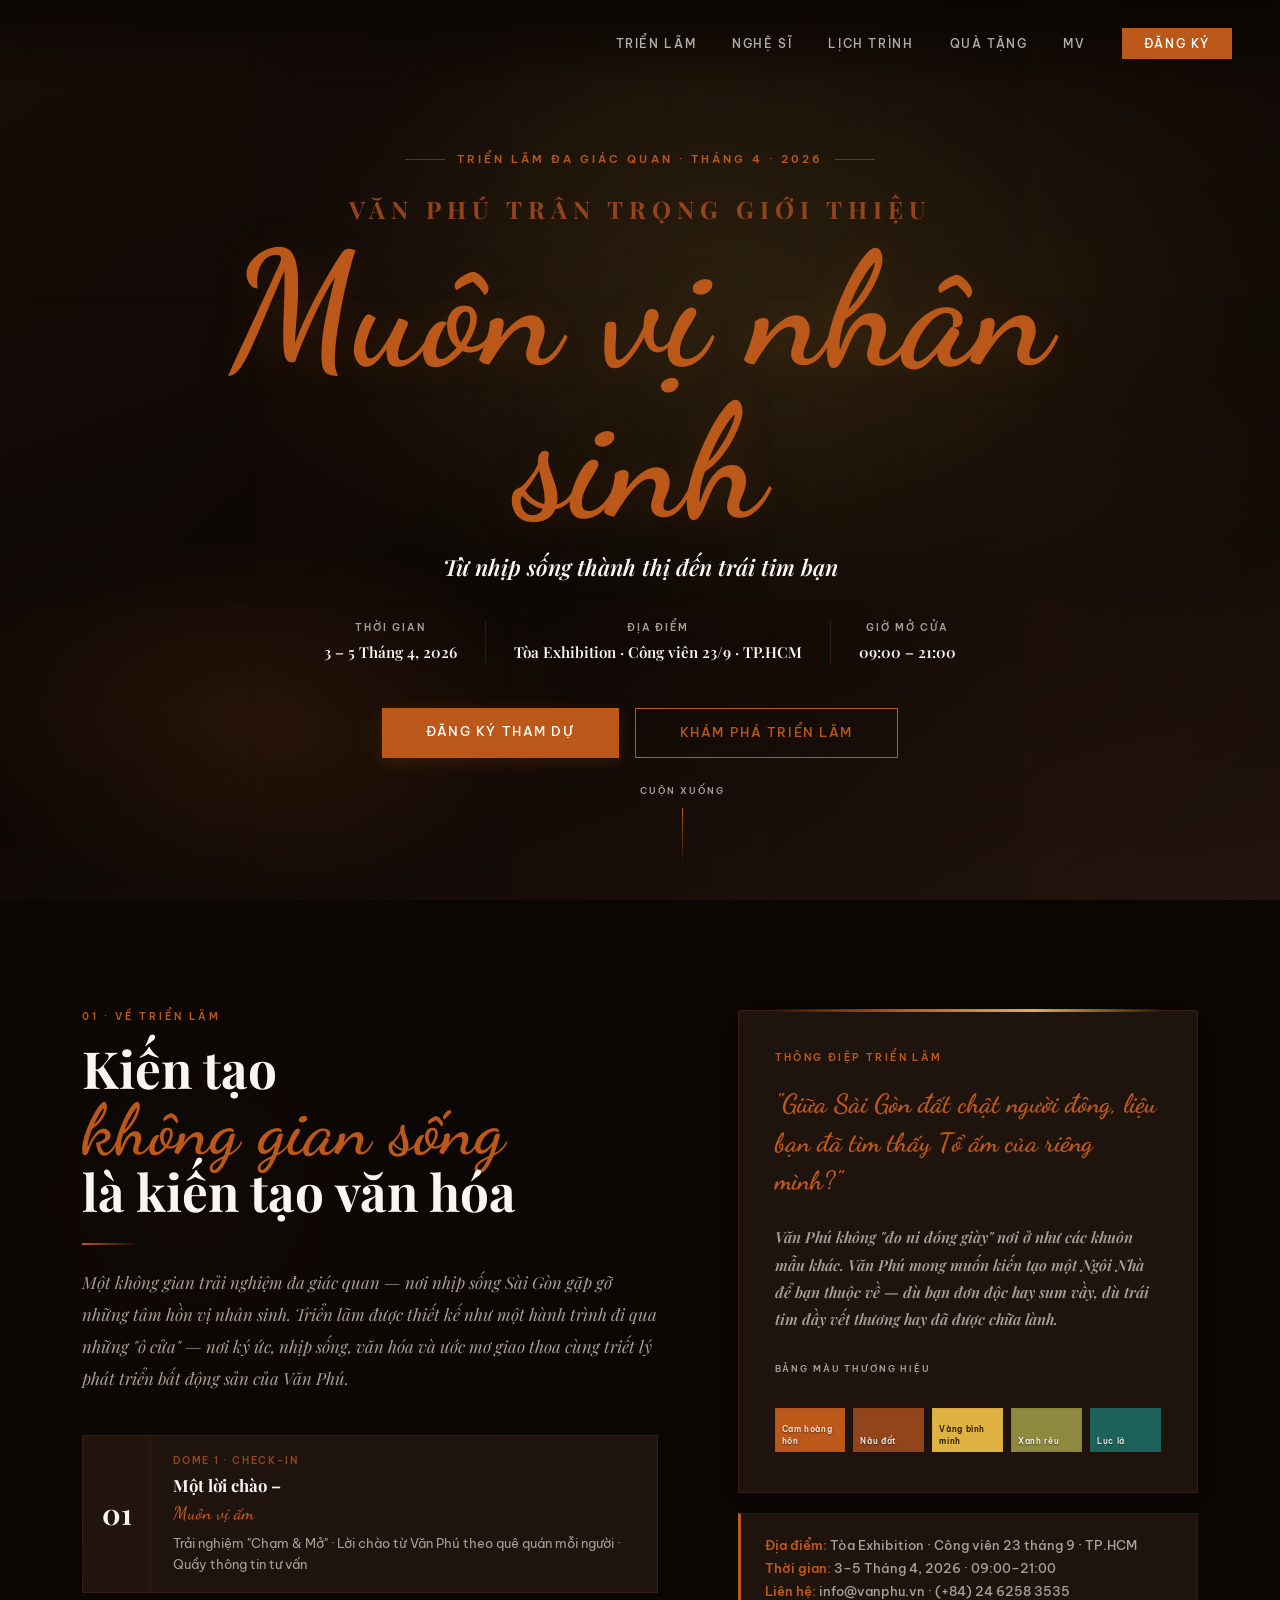
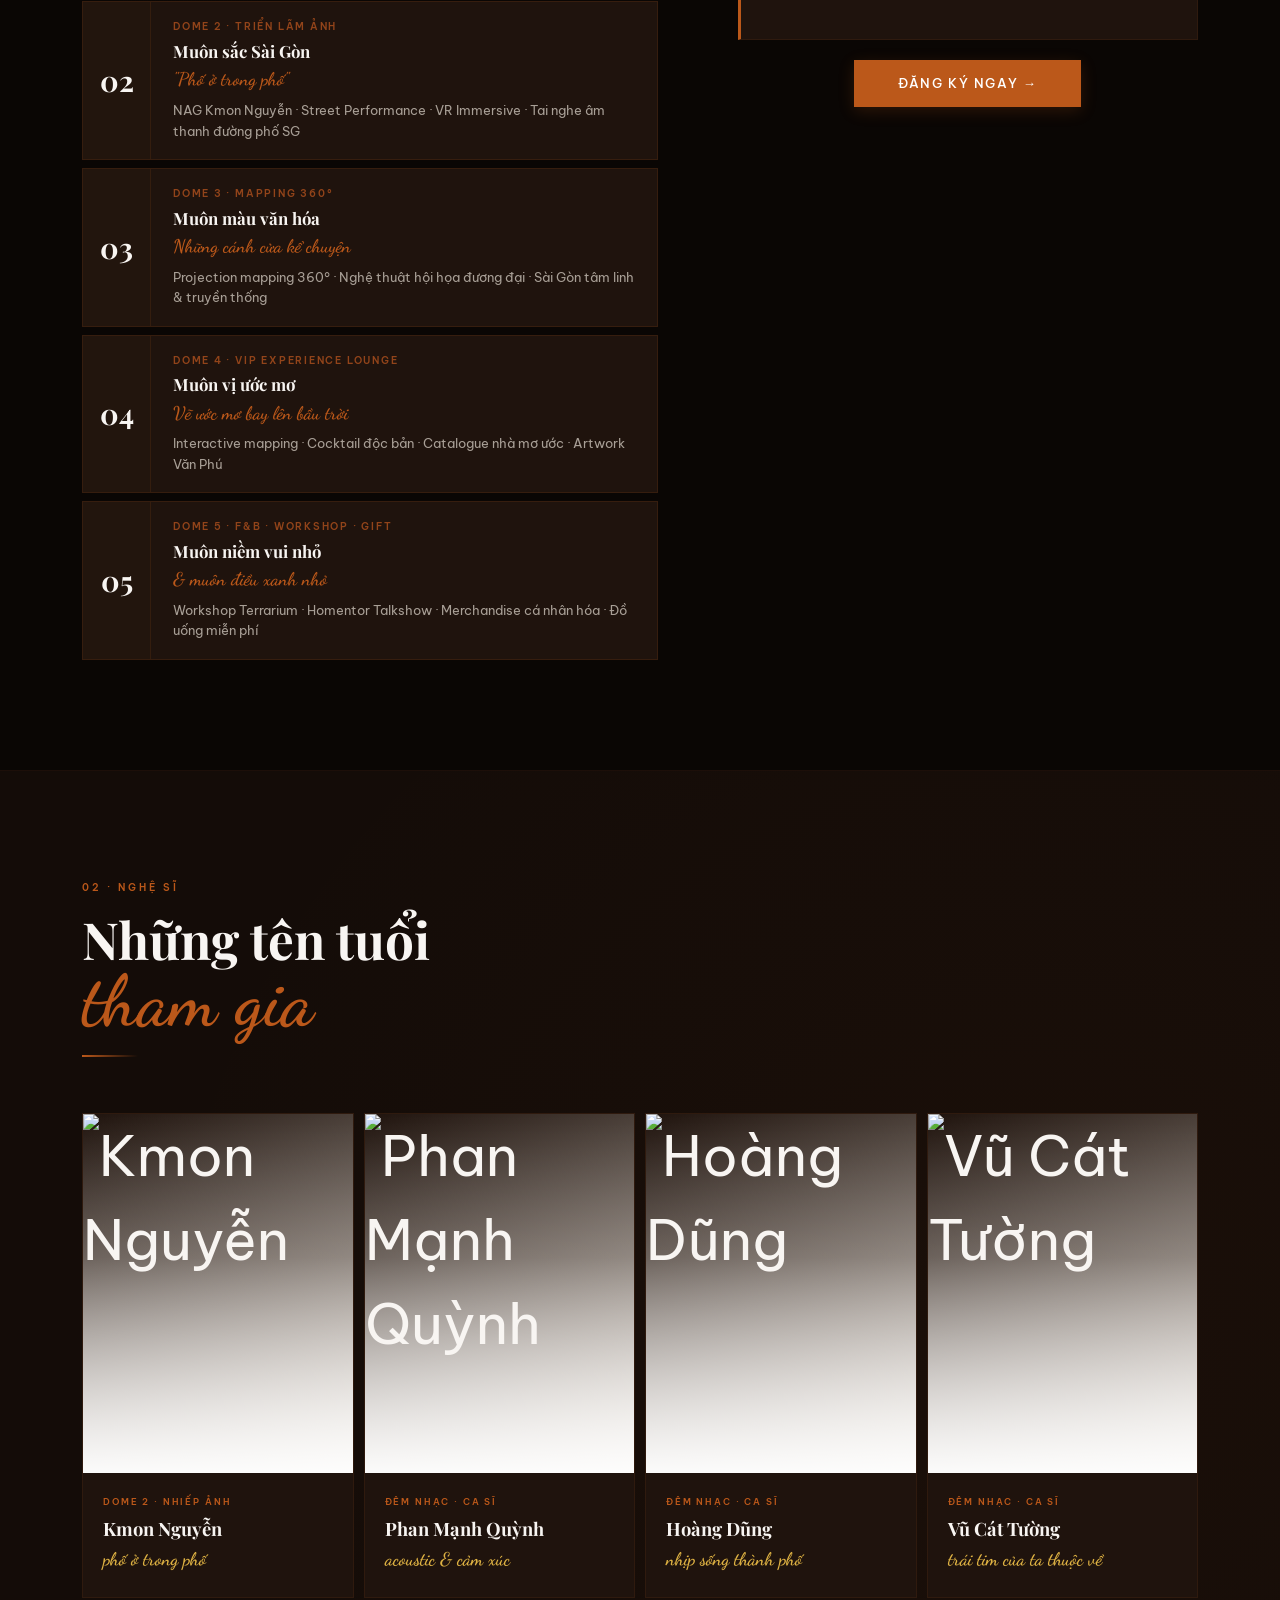
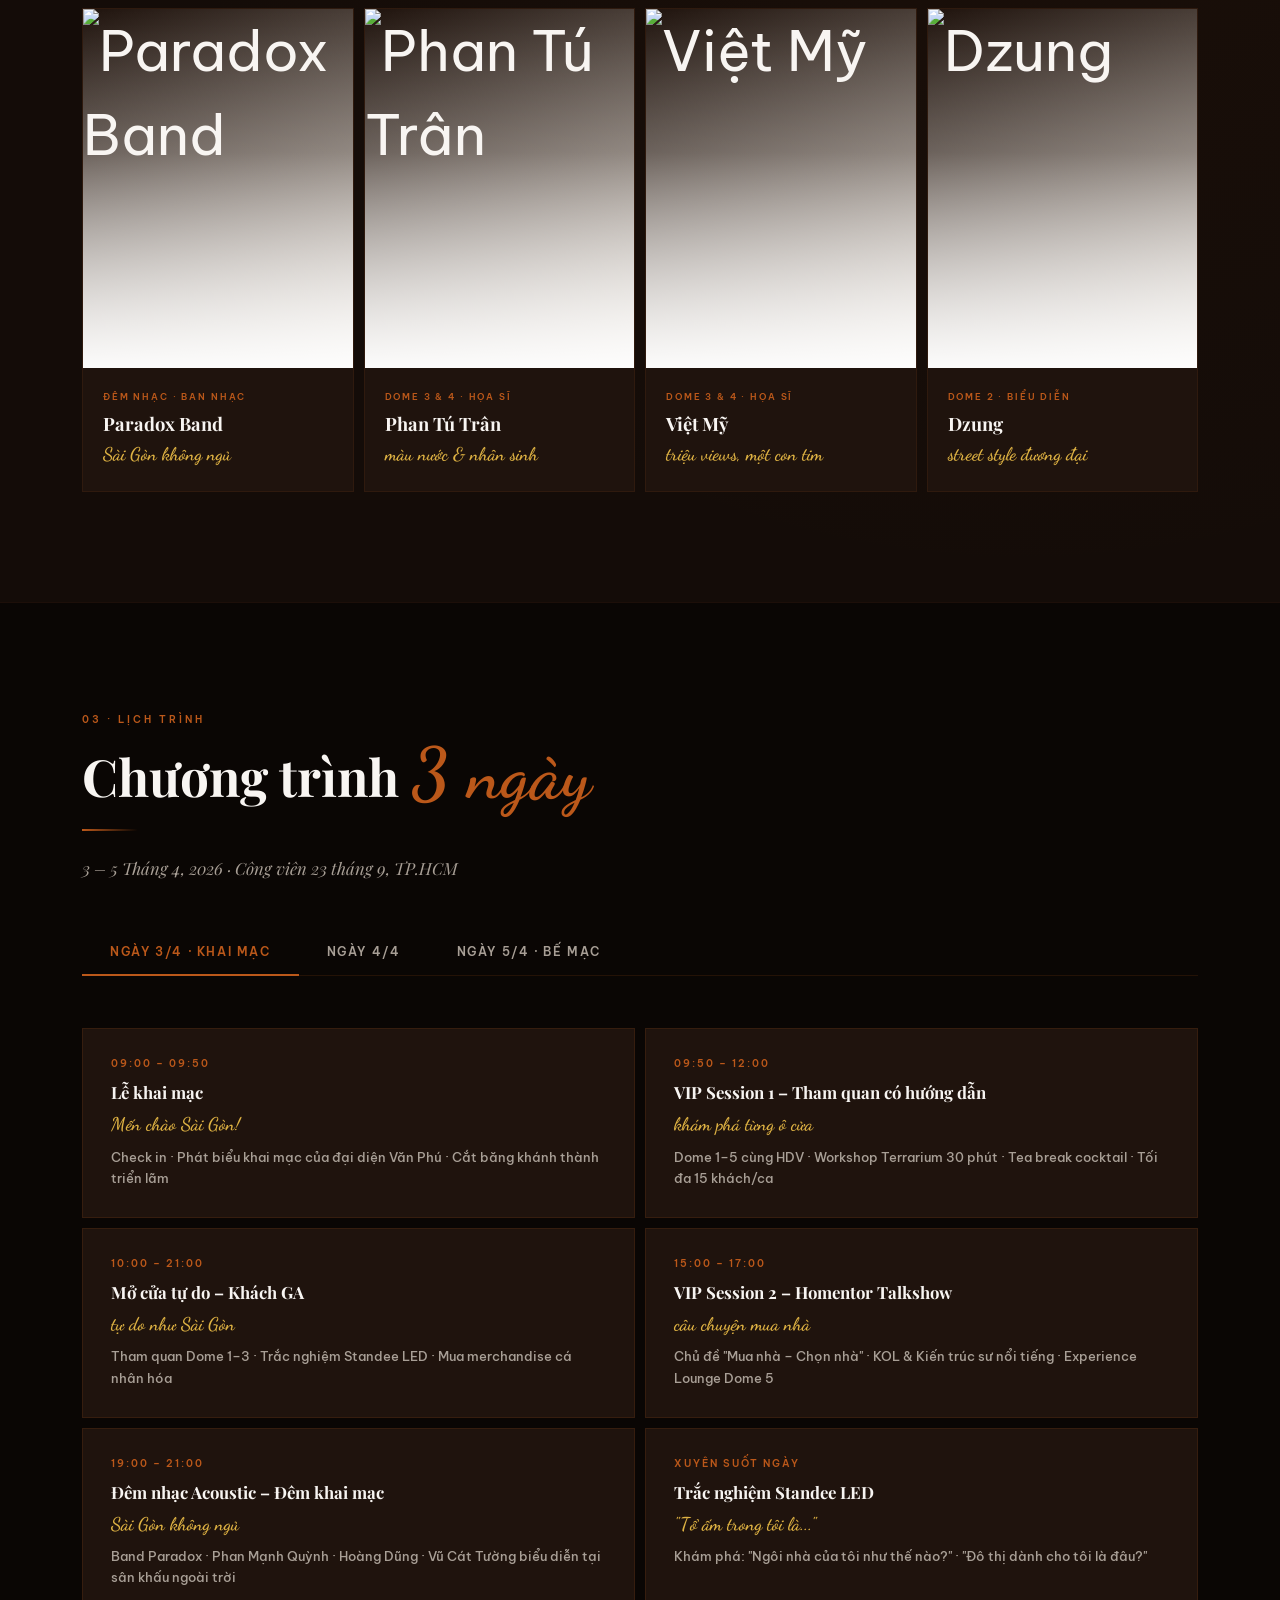
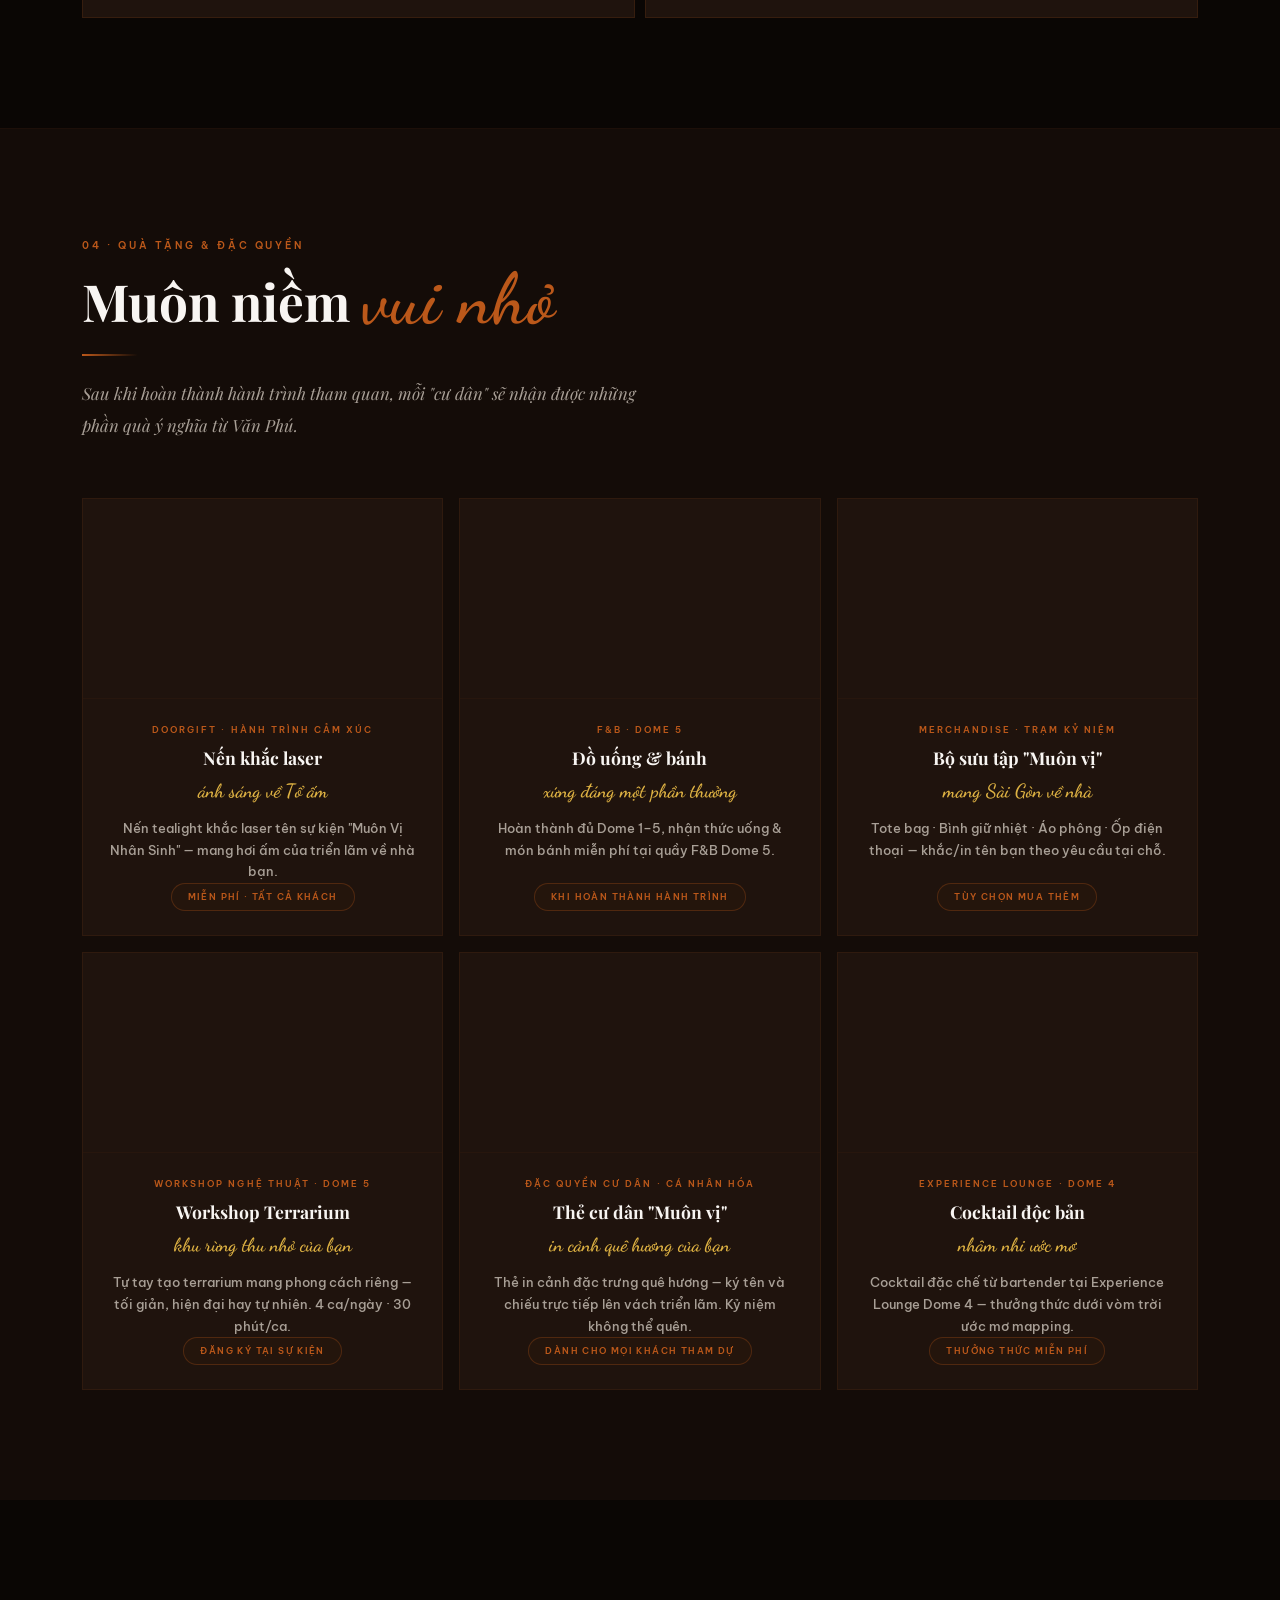
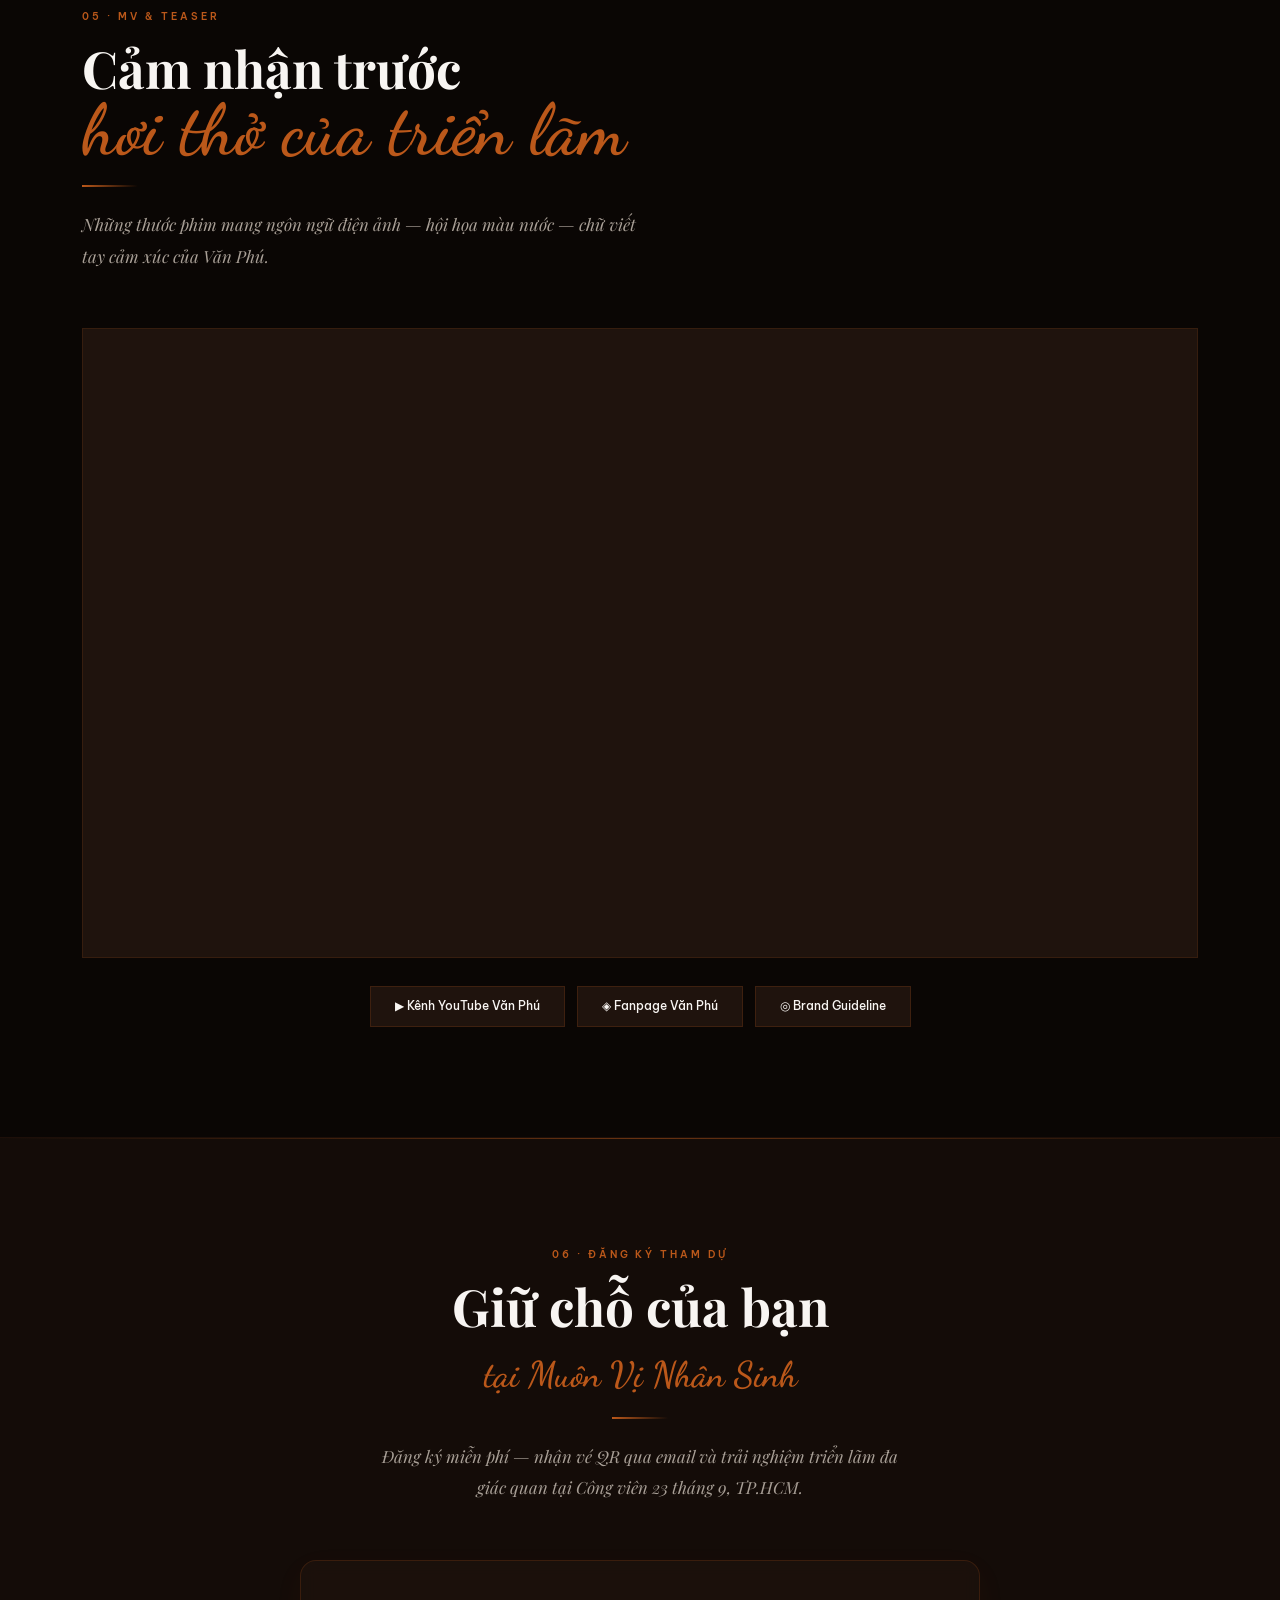
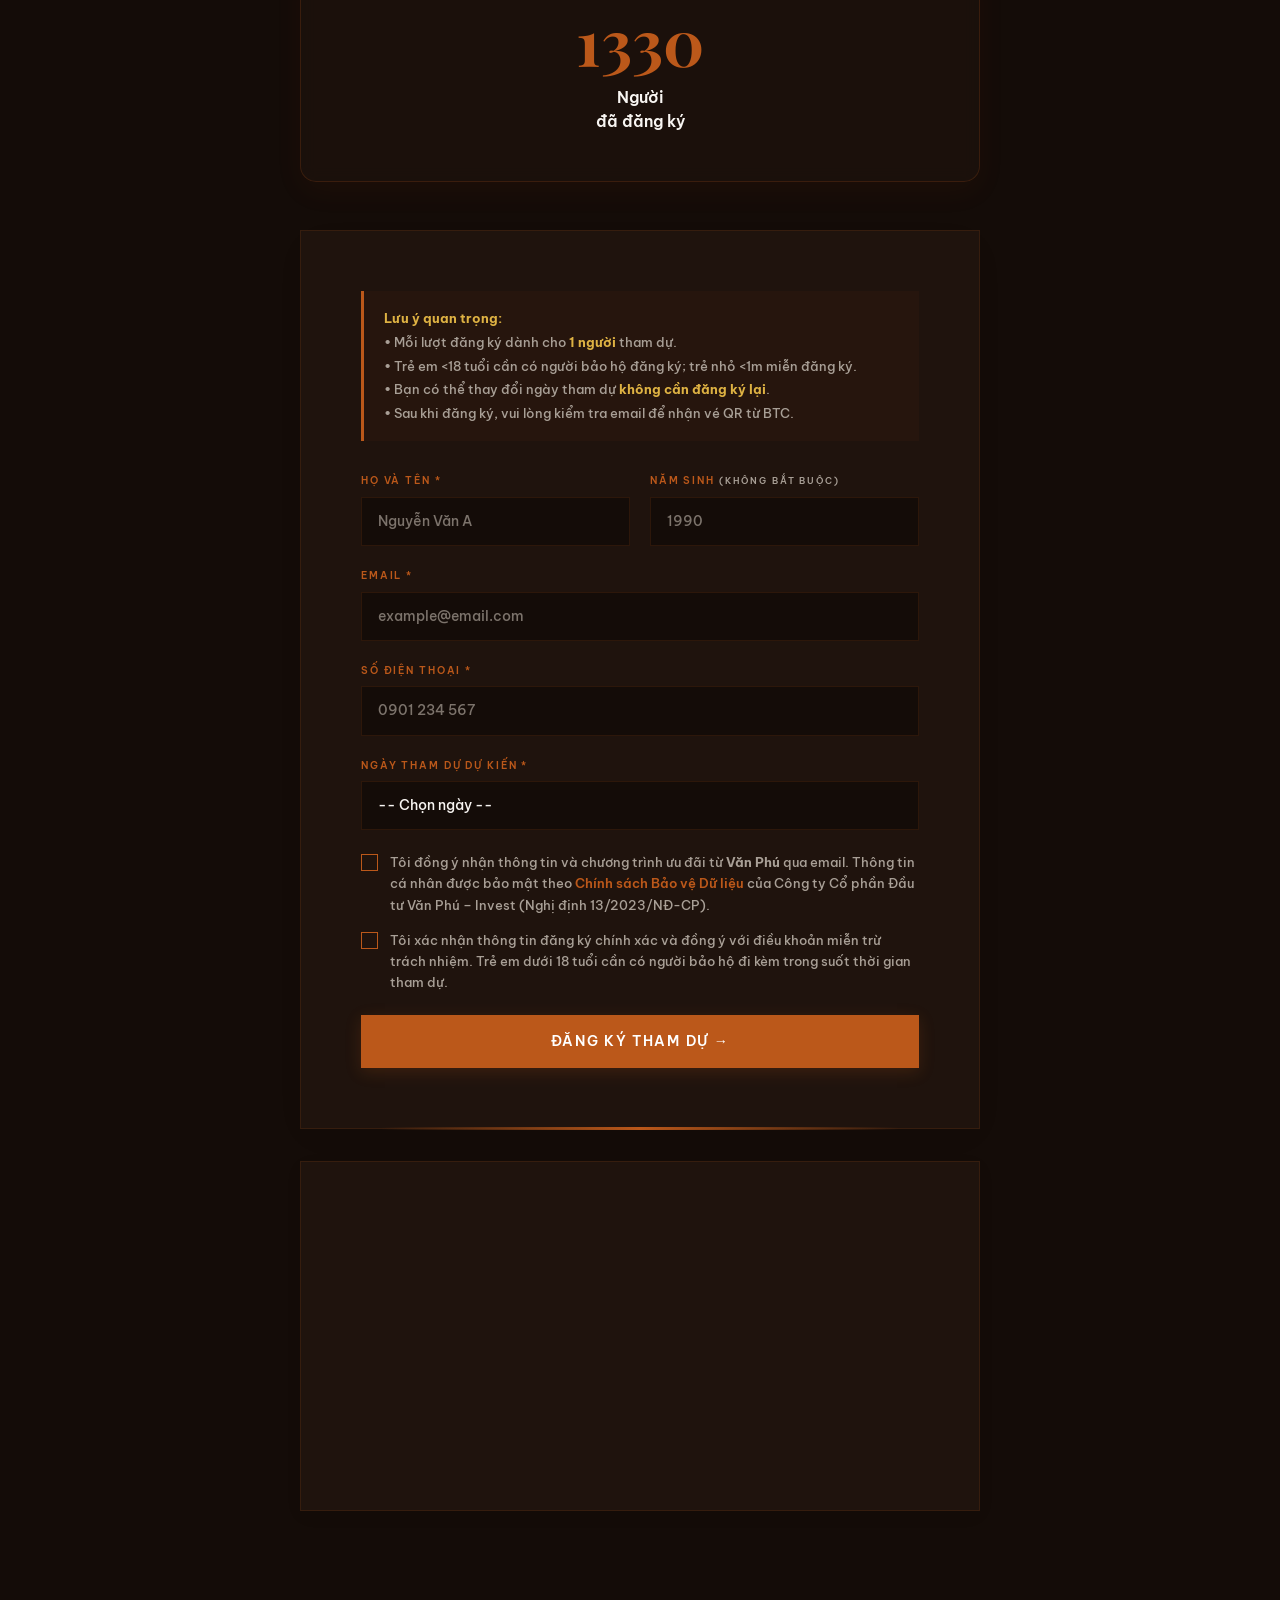
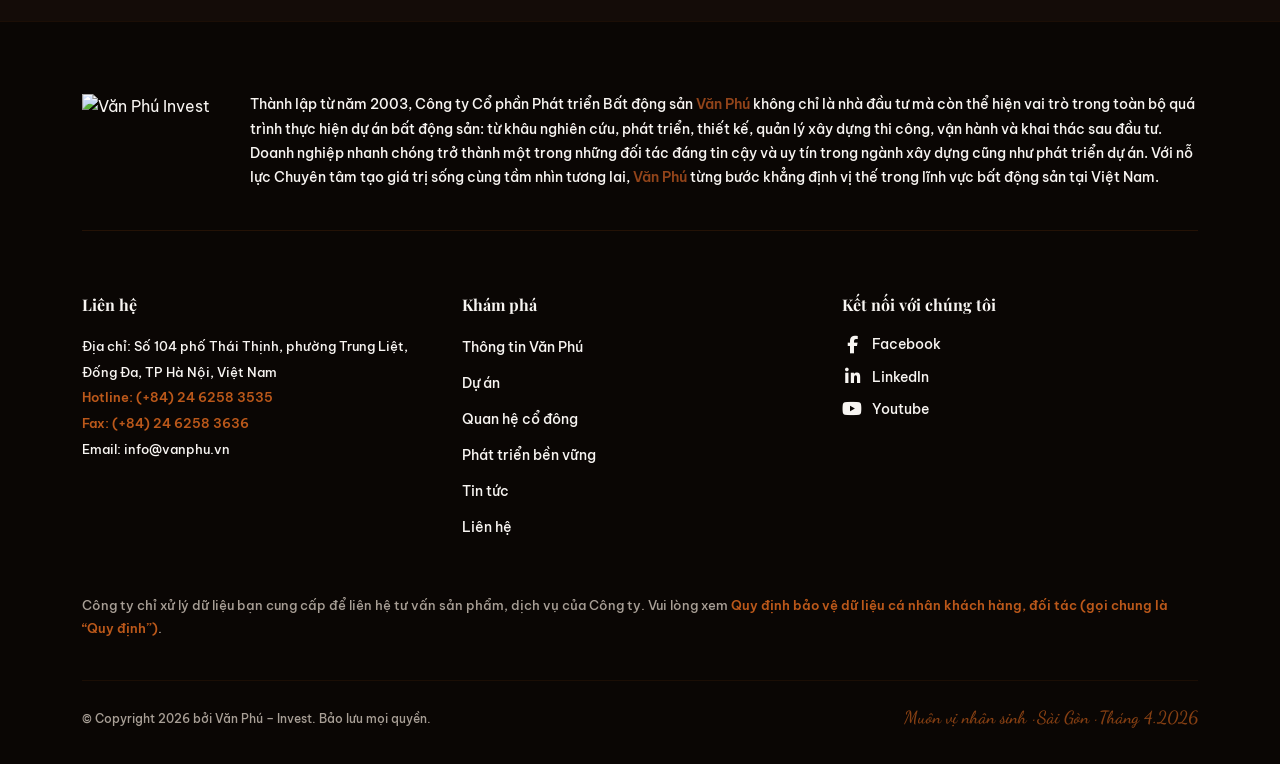
==== commit f6e99806: "commit v2 vanphu - muonvinhansinh" ====
--- a/muon-vi-nhan-sinh-style-2.html
+++ b/muon-vi-nhan-sinh-style-2.html
@@ -3,2327 +3,1528 @@
 <head>
 <meta charset="UTF-8">
 <meta name="viewport" content="width=device-width, initial-scale=1.0">
-<title>Triển Lãm Muôn Vị Nhân Sinh – VanPhu</title>
+<title>Muôn Vị Nhân Sinh – Văn Phú · Triển Lãm Tháng 4.2026</title>
+
 <link rel="preconnect" href="https://fonts.googleapis.com">
 <link rel="preconnect" href="https://fonts.gstatic.com" crossorigin>
-<link href="https://fonts.googleapis.com/css2?family=Playfair+Display:ital,wght@0,400;0,700;0,900;1,400;1,700&family=Cormorant+Garamond:ital,wght@0,300;0,400;0,600;1,300;1,400&family=Outfit:wght@200;300;400;500;600&display=swap" rel="stylesheet">
-<link rel="stylesheet" href="https://cdnjs.cloudflare.com/ajax/libs/font-awesome/6.5.1/css/all.min.css">
-<script src="https://cdn.tailwindcss.com"></script>
+<link href="https://fonts.googleapis.com/css2?family=Playfair+Display:ital,wght@0,400;0,600;0,700;0,900;1,400;1,700&family=Caveat:wght@400;500;600;700&family=Be+Vietnam+Pro:wght@300;400;500;600&display=swap" rel="stylesheet">
+<link href="https://cdnjs.cloudflare.com/ajax/libs/bootstrap/5.3.2/css/bootstrap.min.css" rel="stylesheet">
+<link href="https://fonts.googleapis.com/css2?family=Dancing+Script:wght@400;500;600;700&family=Playfair+Display:ital,wght@0,400;0,600;0,700;0,900;1,400;1,700&family=Be+Vietnam+Pro:wght@300;400;500;600&display=swap" rel="stylesheet">
+<link href="https://cdnjs.cloudflare.com/ajax/libs/font-awesome/6.4.0/css/all.min.css" rel="stylesheet">
 <style>
-  :root {
-    --amber: #E37C4D;
-    --amber-light: #F0A07A;
-    --amber-dark: #C05A2A;
-    --brown-deep: #2B1812;
-    --brown-mid: #4A2E1E;
-    --brown-light: #7A4A30;
-    --cream: #F5E6D3;
-    --cream-dark: #E8D0B5;
-    --gold: #C9983A;
+/* =====================================================
+   BRAND COLORS — LIGHT THEME
+   ===================================================== */
+:root {
+  /* =====================================================
+     BRAND COLORS — GIỮ NGUYÊN
+     ===================================================== */
+  --cam-hoang-hon: #BB581A;
+  --nau-dat:       #92441A;
+  --vang-binh-minh:#DEB243;
+  --xanh-reu:      #8F8940;
+  --luc-la:        #1D6258;
+  --do-bordeaux:   #6C1503;
+  --xam-lanh:      #B4BDC0;
+
+  /* =====================================================
+     DARK THEME COLORS — THAY ĐỔI NỀN & CHỮ
+     ===================================================== */
+  /* Nền chuyển sang tông Đen/Nâu cực sâu */
+  --bg-deep:   #0A0604; /* Đen sâu nhất */
+  --bg-dark:   #140C08; /* Đen trầm */
+  --bg-mid:    #1F130D; /* Nâu xám đen (dùng cho các thẻ Card) */
+  --bg-warm:   #291911; /* Nâu ấm khi hover */
+
+  /* Chữ chuyển sang tông Sáng */
+  --text-primary: #F8F5F2; /* Trắng ngà để đỡ chói mắt */
+  /* Đổi chữ phụ từ nâu đất sang cam hoàng hôn để dễ đọc trên nền tối */
+  --text-secondary: #BB581A; 
+  --text-muted:   #A89F96; /* Xám be ấm */
+
+  --font-brand: 'Playfair Display', Georgia, serif;
+  --font-hand:  'Dancing Script', cursive;
+  --font-body:  'Be Vietnam Pro', sans-serif;
+}
+
+*, *::before, *::after { box-sizing: border-box; margin: 0; padding: 0; }
+html { scroll-behavior: smooth; }
+
+body {
+  background: var(--bg-deep);
+  color: var(--text-primary);
+  font-family: var(--font-body);
+  font-weight: 400;
+  overflow-x: hidden;
+}
+
+body::after {
+  content: '';
+  position: fixed; inset: 0; z-index: 9998;
+  background-image: url("data:image/svg+xml,%3Csvg xmlns='http://www.w3.org/2000/svg' width='300' height='300'%3E%3Cfilter id='g'%3E%3CfeTurbulence type='fractalNoise' baseFrequency='0.75' numOctaves='4' stitchTiles='stitch'/%3E%3C/filter%3E%3Crect width='300' height='300' filter='url(%23g)' opacity='0.02'/%3E%3C/svg%3E");
+  pointer-events: none;
+  mix-blend-mode: multiply;
+}
+
+/* =================== TYPOGRAPHY =================== */
+.t-brand { font-family: var(--font-brand); }
+.t-hand  { font-family: var(--font-hand); }
+
+/* =================== NAV =================== */
+.site-nav {
+  position: fixed; top: 0; left: 0; right: 0; z-index: 500;
+  padding: 22px 48px;
+  display: flex; align-items: center; justify-content: space-between;
+  background: linear-gradient(to bottom, rgba(255,255,255,0.95) 0%, rgba(255,255,255,0) 100%);
+  transition: padding .35s, background .35s, border-bottom .35s;
+}
+.site-nav.stuck {
+  padding: 14px 48px;
+  background: rgba(255,255,255,0.98);
+  border-bottom: 1px solid rgba(187,88,26,.15);
+  box-shadow: 0 4px 20px rgba(0,0,0,0.03);
+}
+.nav-logo { display: flex; align-items: center; gap: 10px; text-decoration: none; }
+.nav-logo svg { width: 38px; }
+.nav-logo-text { font-family: var(--font-brand); font-size: .95rem; color: var(--cam-hoang-hon); letter-spacing: .08em; }
+.nav-menu { list-style: none; display: flex; gap: 36px; margin-bottom: 0; }
+.nav-menu a {
+  color: var(--text-primary); text-decoration: none;
+  font-size: .72rem; letter-spacing: .14em; text-transform: uppercase;
+  font-weight: 500; opacity: .7; transition: opacity .2s, color .2s;
+}
+.nav-menu a:hover { opacity: 1; color: var(--cam-hoang-hon); }
+.nav-cta-btn {
+  background: var(--cam-hoang-hon); color: #fff !important; opacity: 1 !important;
+  padding: 8px 22px; font-weight: 500 !important;
+  transition: background .2s !important;
+}
+.nav-cta-btn:hover { background: var(--nau-dat) !important; }
+.nav-burger { display: none; flex-direction: column; gap: 5px; background: none; border: none; cursor: pointer; padding: 4px; }
+.nav-burger span { display: block; width: 22px; height: 2px; background: var(--text-primary); transition: .3s; }
+
+/* =================== HERO =================== */
+#hero {
+  min-height: 100vh; position: relative;
+  display: flex; align-items: center; justify-content: center; overflow: hidden;
+}
+.hero-cinematic-bg {
+  position: absolute; inset: 0;
+  background:
+    radial-gradient(ellipse 80% 60% at 65% 35%, rgba(222,178,67,.15) 0%, transparent 60%),
+    radial-gradient(ellipse 50% 40% at 20% 80%, rgba(187,88,26,.1) 0%, transparent 50%),
+    linear-gradient(160deg, #F8F5F2 0%, #FFFFFF 60%, #F0EBE6 100%);
+}
+.hero-paint {
+  position: absolute; inset: 0; pointer-events: none;
+  background:
+    radial-gradient(circle at 55% 30%, rgba(222,178,67,.05) 0%, transparent 40%),
+    radial-gradient(circle at 80% 70%, rgba(187,88,26,.04) 0%, transparent 35%);
+}
+.hero-windows-grid {
+  position: absolute; inset: 0; pointer-events: none;
+  display: grid; grid-template-columns: repeat(5, 1fr); grid-template-rows: repeat(3, 1fr);
+  gap: 3px; opacity: .05;
+}
+.hw { background: linear-gradient(135deg, rgba(187,88,26,.5), rgba(146,68,26,.3)); animation: hwPulse 5s ease-in-out infinite alternate; }
+.hw:nth-child(2n)  { animation-delay: 1.5s; opacity: .5; }
+.hw:nth-child(3n)  { animation-delay: 3s;   opacity: .7; }
+.hw:nth-child(7)   { opacity: 1; animation-duration: 3s; }
+.hw:nth-child(11)  { opacity: .9; animation-delay: .8s; }
+@keyframes hwPulse {
+  from { background: linear-gradient(135deg, rgba(187,88,26,.2), rgba(146,68,26,.1)); }
+  to   { background: linear-gradient(135deg, rgba(187,88,26,.7), rgba(146,68,26,.5)); }
+}
+
+.hero-content {
+  position: relative; z-index: 2; text-align: center; padding: 0 24px;
+  max-width: 900px; width: 100%;
+}
+.hero-eyebrow {
+  display: inline-flex; align-items: center; gap: 12px;
+  font-size: .68rem; letter-spacing: .28em; text-transform: uppercase; font-weight: 600;
+  color: var(--cam-hoang-hon); margin-bottom: 24px;
+  animation: fadeRise .9s .1s both;
+}
+.hero-eyebrow::before, .hero-eyebrow::after {
+  content: ''; flex: 1; height: 1px; width: 40px; background: var(--cam-hoang-hon); opacity: .5;
+}
+.hero-title-brand {
+  font-family: var(--font-brand); font-weight: 700;
+  font-size: clamp(1rem, 2.5vw, 1.5rem);
+  color: var(--nau-dat); letter-spacing: .25em; text-transform: uppercase;
+  display: block; margin-bottom: 8px;
+  animation: fadeRise .9s .25s both;
+}
+.hero-title-main {
+  font-family: var(--font-hand); font-weight: 700;
+  font-size: clamp(4rem, 13vw, 10rem);
+  color: var(--cam-hoang-hon); line-height: .95;
+  display: block; margin-bottom: 12px;
+  animation: fadeRise .9s .4s both;
+  text-shadow: 0 4px 40px rgba(187,88,26,.15);
+}
+.hero-title-sub {
+  font-family: var(--font-brand); font-style: italic; font-weight: 600;
+  font-size: clamp(.95rem, 2.2vw, 1.4rem);
+  color: var(--text-primary); opacity: .8;
+  animation: fadeRise .9s .55s both;
+}
+.hero-meta-row {
+  display: flex; flex-wrap: wrap; justify-content: center; align-items: center;
+  gap: 0; margin-top: 36px;
+  animation: fadeRise .9s .7s both;
+}
+.hero-meta-item { padding: 0 28px; text-align: center; }
+.hero-meta-item + .hero-meta-item { border-left: 1px solid rgba(187,88,26,.2); }
+.hm-label { font-size: .6rem; letter-spacing: .2em; text-transform: uppercase; font-weight: 600; color: var(--text-muted); display: block; margin-bottom: 5px; }
+.hm-val   { font-family: var(--font-brand); font-weight: 600; font-size: .95rem; color: var(--nau-dat); }
+.hero-actions { margin-top: 44px; display: flex; gap: 16px; justify-content: center; flex-wrap: wrap; animation: fadeRise .9s .85s both; }
+.btn-fill {
+  background: var(--cam-hoang-hon); color: #fff; border: none;
+  padding: 14px 44px; font-family: var(--font-body); font-size: .82rem;
+  letter-spacing: .12em; text-transform: uppercase; font-weight: 500;
+  text-decoration: none; cursor: pointer; transition: background .25s, transform .2s;
+  box-shadow: 0 4px 15px rgba(187,88,26,.2);
+}
+.btn-fill:hover { background: var(--nau-dat); transform: translateY(-2px); color: #fff; }
+.btn-ghost {
+  background: transparent; color: var(--cam-hoang-hon); border: 1px solid var(--cam-hoang-hon);
+  padding: 14px 44px; font-family: var(--font-body); font-size: .82rem;
+  letter-spacing: .12em; text-transform: uppercase; font-weight: 500;
+  text-decoration: none; cursor: pointer; transition: background .25s, color .25s, transform .2s;
+}
+.btn-ghost:hover { background: var(--cam-hoang-hon); color: #fff; transform: translateY(-2px); }
+.hero-scroll-hint {
+  position: absolute; bottom: 36px; left: 50%; transform: translateX(-50%);
+  display: flex; flex-direction: column; align-items: center; gap: 10px;
+  animation: fadeRise .9s 1.1s both;
+}
+.hero-scroll-hint span { font-size: .58rem; font-weight: 600; letter-spacing: .22em; text-transform: uppercase; color: var(--text-muted); }
+.scroll-tick { width: 1px; height: 56px; background: linear-gradient(to bottom, var(--cam-hoang-hon), transparent); animation: tickMove 2s ease-in-out infinite; }
+@keyframes tickMove { 0%,100%{opacity:.3;transform:scaleY(.4);transform-origin:top;} 50%{opacity:1;transform:scaleY(1);} }
+@keyframes fadeRise { from{opacity:0;transform:translateY(32px);} to{opacity:1;transform:translateY(0);} }
+
+/* =================== SHARED SECTION STYLES =================== */
+section { padding: 110px 0; }
+.sec-eyebrow {
+  font-size: .62rem; font-weight: 600; letter-spacing: .3em; text-transform: uppercase;
+  color: var(--cam-hoang-hon); display: block; margin-bottom: 14px;
+}
+.sec-h { font-family: var(--font-brand); font-weight: 700; font-size: clamp(2rem, 5vw, 3.2rem); color: var(--text-primary); line-height: 1.15; }
+.hand-accent { font-family: var(--font-hand); font-weight: 600; color: var(--cam-hoang-hon); font-size: 1.4em; line-height: .9; }
+.sec-rule { width: 56px; height: 2px; background: linear-gradient(to right, var(--cam-hoang-hon), transparent); margin: 22px 0; }
+.sec-lead {
+  font-family: var(--font-brand); font-style: italic;
+  font-size: 1.05rem; color: var(--text-muted); line-height: 1.9; max-width: 580px;
+}
+.ao { opacity: 0; transform: translateY(28px); transition: opacity .65s, transform .65s; }
+.ao.vis { opacity: 1; transform: translateY(0); }
+.ao-d1 { transition-delay: .1s; } .ao-d2 { transition-delay: .2s; } .ao-d3 { transition-delay: .3s; } .ao-d4 { transition-delay: .4s; }
+
+/* =================== CONCEPT =================== */
+#concept { background: var(--bg-deep); position: relative; }
+#concept::before {
+  content: ''; position: absolute; inset: 0; pointer-events: none;
+  background: radial-gradient(ellipse 60% 50% at 15% 20%, rgba(187,88,26,.03), transparent 60%);
+}
+.concept-grid { display: grid; grid-template-columns: 5fr 4fr; gap: 80px; align-items: start; }
+.dome-list { margin-top: 40px; display: flex; flex-direction: column; gap: 8px; }
+.dome-row {
+  display: flex; align-items: stretch; gap: 0;
+  border: 1px solid rgba(187,88,26,.15);
+  background: #FFFFFF;
+  transition: background .3s, border-color .3s, transform .3s; cursor: default;
+  overflow: hidden;
+}
+.dome-row:hover { background: var(--bg-warm); border-color: rgba(187,88,26,.4); transform: translateX(5px); }
+.dome-num {
+  font-family: var(--font-brand); font-size: 1.8rem; font-weight: 700;
+  color: rgba(187,88,26,.4); min-width: 68px; display: flex; align-items: center;
+  justify-content: center; border-right: 1px solid rgba(187,88,26,.12);
+  flex-shrink: 0; padding: 20px 0; background: rgba(187,88,26,.02);
+}
+.dome-body { padding: 18px 22px; flex: 1; }
+.dome-tag { font-size: .62rem; font-weight: 600; letter-spacing: .18em; text-transform: uppercase; color: var(--nau-dat); margin-bottom: 4px; }
+.dome-title { font-family: var(--font-brand); font-weight: 700; font-size: 1.05rem; color: var(--text-primary); }
+.dome-sub { font-family: var(--font-hand); font-weight: 600; font-size: 1.15rem; color: var(--cam-hoang-hon); margin-top: 2px; }
+.dome-desc { font-size: .8rem; color: var(--text-muted); margin-top: 6px; line-height: 1.6; }
+
+.concept-side { position: sticky; top: 120px; }
+.concept-quote-card {
+  border: 1px solid rgba(187,88,26,.15);
+  padding: 40px 36px; position: relative;
+  background: #FFFFFF; box-shadow: 0 10px 40px rgba(0,0,0,0.02);
+}
+.concept-quote-card::before {
+  content: ''; position: absolute; top: -2px; left: 32px; right: 32px; height: 3px;
+  background: linear-gradient(to right, transparent, var(--cam-hoang-hon), var(--vang-binh-minh), transparent);
+}
+.cq-label { font-size: .6rem; font-weight: 600; letter-spacing: .25em; text-transform: uppercase; color: var(--cam-hoang-hon); margin-bottom: 20px; display: block; }
+.cq-text {
+  font-family: var(--font-hand); font-size: 1.65rem; font-weight: 700;
+  color: var(--cam-hoang-hon); line-height: 1.45; margin-bottom: 24px;
+}
+.cq-body { font-family: var(--font-brand); font-style: italic; font-weight: 600; font-size: .95rem; color: var(--text-muted); line-height: 1.8; }
+.color-swatches { display: flex; gap: 8px; margin-top: 32px; flex-wrap: wrap; }
+.swatch { flex: 1; min-width: 44px; height: 44px; position: relative; display: flex; align-items: flex-end; padding: 4px 6px; border: 1px solid rgba(0,0,0,0.05); }
+.swatch-label { font-size: .5rem; font-weight: 600; letter-spacing: .08em; color: rgba(255,255,255,.9); text-shadow: 0 1px 2px rgba(0,0,0,0.5); }
+.info-strip {
+  margin-top: 20px; padding: 20px 24px;
+  background: #FFFFFF; border: 1px solid rgba(187,88,26,.1); border-left: 3px solid var(--cam-hoang-hon);
+}
+.info-strip p { font-size: .8rem; font-weight: 500; color: var(--text-muted); line-height: 1.8; }
+.info-strip p span { color: var(--cam-hoang-hon); font-weight: 600; }
+
+/* =================== ARTISTS =================== */
+#artists { background: var(--bg-dark); position: relative; overflow: hidden; border-top: 1px solid rgba(187,88,26,.05); border-bottom: 1px solid rgba(187,88,26,.05); }
+#artists::before {
+  content: ''; position: absolute; inset: 0; pointer-events: none;
+  background: radial-gradient(ellipse 70% 60% at 80% 40%, rgba(187,88,26,.04), transparent);
+}
+.artists-grid { display: grid; grid-template-columns: repeat(4, 1fr); gap: 10px; margin-top: 56px; }
+.artist-card {
+  position: relative; overflow: hidden; background: #FFFFFF;
+  border: 1px solid rgba(187,88,26,.1);
+  transition: border-color .3s, transform .35s, box-shadow .35s;
+}
+.artist-card:hover { border-color: var(--cam-hoang-hon); transform: translateY(-5px); box-shadow: 0 10px 30px rgba(187,88,26,.08); }
+.artist-visual {
+  aspect-ratio: 3/4;
+  background: linear-gradient(160deg, var(--bg-mid) 0%, #E0D8CF 100%);
+  display: flex; align-items: center; justify-content: center;
+  font-size: 3.5rem; position: relative; overflow: hidden;
+}
+.artist-visual::after {
+  content: ''; position: absolute; inset: 0;
+  background: linear-gradient(to top, rgba(255,255,255,.95) 0%, rgba(255,255,255,.1) 60%, transparent 100%);
+}
+.artist-card:hover .artist-visual { background: linear-gradient(160deg, rgba(187,88,26,.15) 0%, #E0D8CF 100%); }
+.artist-info { padding: 22px 20px 24px; position: relative; z-index: 2; background: #FFFFFF; }
+.artist-dome { font-size: .58rem; font-weight: 600; letter-spacing: .2em; text-transform: uppercase; color: var(--cam-hoang-hon); margin-bottom: 6px; }
+.artist-name { font-family: var(--font-brand); font-weight: 700; font-size: 1.15rem; color: var(--text-primary); margin-bottom: 4px; }
+.artist-role { font-family: var(--font-hand); font-weight: 600; font-size: 1.15rem; color: var(--nau-dat); line-height: 1.4; }
+
+/* =================== SCHEDULE =================== */
+#schedule { background: var(--bg-deep); }
+.sched-tabs { display: flex; gap: 0; margin-bottom: 52px; border-bottom: 1px solid rgba(187,88,26,.15); }
+.sched-tab {
+  background: none; border: none; border-bottom: 2px solid transparent;
+  color: var(--text-muted); font-family: var(--font-body); font-weight: 600;
+  font-size: .72rem; letter-spacing: .14em; text-transform: uppercase;
+  padding: 14px 28px; cursor: pointer;
+  transition: color .25s, border-color .25s;
+  margin-bottom: -1px;
+}
+.sched-tab.on { color: var(--cam-hoang-hon); border-bottom-color: var(--cam-hoang-hon); }
+.sched-tab:hover:not(.on) { color: var(--text-primary); }
+.sched-pane { display: none; }
+.sched-pane.on { display: grid; grid-template-columns: 1fr 1fr; gap: 10px; }
+.timeline-block {
+  background: #FFFFFF; border: 1px solid rgba(187,88,26,.15);
+  padding: 28px; opacity: 0; transform: translateY(16px);
+  transition: opacity .5s, transform .5s, box-shadow .3s;
+}
+.timeline-block:hover { box-shadow: 0 5px 20px rgba(0,0,0,0.03); border-color: rgba(187,88,26,.3); }
+.timeline-block.vis { opacity: 1; transform: translateY(0); }
+.tb-time { font-size: .62rem; font-weight: 600; letter-spacing: .2em; text-transform: uppercase; color: var(--cam-hoang-hon); margin-bottom: 8px; }
+.tb-title { font-family: var(--font-brand); font-weight: 700; font-size: 1.05rem; color: var(--text-primary); margin-bottom: 6px; }
+.tb-hand { font-family: var(--font-hand); font-weight: 600; font-size: 1.15rem; color: var(--nau-dat); }
+.tb-desc { font-size: .8rem; font-weight: 500; color: var(--text-muted); line-height: 1.65; margin-top: 8px; }
+
+/* =================== GIFTS =================== */
+#gifts { background: var(--bg-dark); border-top: 1px solid rgba(187,88,26,.05); }
+.gifts-grid { display: grid; grid-template-columns: repeat(3, 1fr); gap: 16px; margin-top: 56px; }
+
+/* Custom Gift Card for Images */
+.gift-card {
+  padding: 0; /* Changed from original to support full-width image */
+  border: 1px solid rgba(187,88,26,.1);
+  background: #FFFFFF; text-align: center;
+  transition: border-color .3s, transform .3s, box-shadow .3s;
+  position: relative; overflow: hidden;
+  display: flex; flex-direction: column;
+}
+.gift-card::before {
+  content: ''; position: absolute; top: 0; left: 0; right: 0; height: 3px; z-index: 10;
+  background: var(--cam-hoang-hon); transform: scaleX(0); transform-origin: left;
+  transition: transform .35s;
+}
+.gift-card:hover { border-color: rgba(187,88,26,.3); transform: translateY(-4px); box-shadow: 0 10px 30px rgba(187,88,26,.06); }
+.gift-card:hover::before { transform: scaleX(1); }
+
+/* Gift Image container */
+.gift-img {
+  width: 100%; height: 200px;
+  background-color: var(--bg-mid); /* Fallback color */
+  background-size: cover;
+  background-position: center;
+  border-bottom: 1px solid rgba(187,88,26,.05);
+}
+.gift-body {
+  padding: 24px; flex: 1;
+  display: flex; flex-direction: column; align-items: center;
+}
+.gift-tier { font-size: .58rem; font-weight: 600; letter-spacing: .22em; text-transform: uppercase; color: var(--cam-hoang-hon); margin-bottom: 8px; display: block; }
+.gift-name { font-family: var(--font-brand); font-weight: 700; font-size: 1.1rem; color: var(--text-primary); margin-bottom: 6px; }
+.gift-hand { font-family: var(--font-hand); font-weight: 600; font-size: 1.2rem; color: var(--nau-dat); margin-bottom: 12px; }
+.gift-desc { font-size: .8rem; font-weight: 500; color: var(--text-muted); line-height: 1.7; }
+.gift-pill {
+  display: inline-block; border: 1px solid rgba(187,88,26,.3); color: var(--cam-hoang-hon); font-weight: 600;
+  font-size: .58rem; letter-spacing: .15em; text-transform: uppercase;
+  padding: 6px 16px; border-radius: 20px; background: rgba(187,88,26,.03);
+  margin-top: auto; /* Pushes the pill to the bottom so cards look equal height */
+}
+
+/* =================== YOUTUBE =================== */
+#youtube { background: var(--bg-deep); }
+.yt-frame {
+  width: auto; margin: 56px auto 0;
+  position: relative; padding-top: 56.25%;
+  border: 1px solid rgba(187,88,26,.15);
+  overflow: hidden; background: var(--bg-mid);
+}
+.yt-frame iframe { position: absolute; inset: 0; width: 100%; height: 100%; border: none; }
+.yt-cover {
+  position: absolute; inset: 0; z-index: 2;
+  background: linear-gradient(160deg, rgba(255,255,255,.9), rgba(248,245,242,.95));
+  display: flex; flex-direction: column; align-items: center; justify-content: center;
+  gap: 22px; cursor: pointer;
+  transition: background .3s;
+}
+.yt-cover:hover { background: rgba(255,255,255,.98); }
+.yt-play {
+  width: 76px; height: 76px; background: var(--cam-hoang-hon); border-radius: 50%;
+  display: flex; align-items: center; justify-content: center;
+  font-size: 1.6rem; color: #fff;
+  transition: transform .3s, background .3s, box-shadow .3s;
+  box-shadow: 0 10px 30px rgba(187,88,26,.3);
+}
+.yt-cover:hover .yt-play { transform: scale(1.1); background: var(--nau-dat); }
+.yt-label { font-family: var(--font-brand); font-weight: 700; font-style: italic; font-size: 1.1rem; color: var(--text-primary); text-align: center; }
+.yt-sub { font-size: .8rem; font-weight: 500; color: var(--text-muted); }
+.yt-links { display: flex; gap: 12px; justify-content: center; flex-wrap: wrap; margin-top: 28px; }
+.yt-link {
+  display: inline-flex; align-items: center; gap: 8px; font-weight: 500;
+  border: 1px solid rgba(187,88,26,.2); padding: 10px 24px;
+  color: var(--text-primary); text-decoration: none; font-size: .78rem;
+  transition: border-color .2s, color .2s, background .2s; background: #FFFFFF;
+}
+.yt-link:hover { border-color: var(--cam-hoang-hon); color: var(--cam-hoang-hon); background: var(--bg-warm); }
+
+/* =================== REGISTER =================== */
+#register { background: var(--bg-dark); position: relative; overflow: hidden; border-top: 1px solid rgba(187,88,26,.05); }
+#register::before {
+  content: ''; position: absolute; top: 0; left: 0; right: 0; height: 1px;
+  background: linear-gradient(to right, transparent, var(--cam-hoang-hon), transparent); opacity: .5;
+}
+.reg-wrap {
+  max-width: 680px; margin: 0 auto;
+  background: #FFFFFF;
+  border: 1px solid rgba(187,88,26,.15);
+  padding: 60px; box-shadow: 0 10px 40px rgba(0,0,0,0.02);
+  position: relative;
+}
+.reg-wrap::after {
+  content: ''; position: absolute; bottom: -2px; left: 80px; right: 80px; height: 3px;
+  background: linear-gradient(to right, transparent, var(--cam-hoang-hon), transparent);
+}
+.form-note-box {
+  background: rgba(187,88,26,.04); border-left: 3px solid var(--cam-hoang-hon);
+  padding: 16px 20px; margin-bottom: 32px; font-size: .82rem;
+  color: var(--text-muted); line-height: 1.8; font-weight: 500;
+}
+.form-note-box strong { color: var(--nau-dat); }
+.f-label {
+  display: block; font-size: .65rem; font-weight: 600; letter-spacing: .18em; text-transform: uppercase;
+  color: var(--cam-hoang-hon); margin-bottom: 8px;
+}
+.f-req { color: var(--cam-hoang-hon); }
+.f-input {
+  width: 100%; background: #F8F5F2; border: 1px solid rgba(187,88,26,.15);
+  color: var(--text-primary); padding: 13px 16px;
+  font-family: var(--font-body); font-weight: 500; font-size: .88rem;
+  outline: none; border-radius: 0; transition: border-color .25s, background .25s; -webkit-appearance: none;
+}
+.f-input:focus { border-color: var(--cam-hoang-hon); background: #FFFFFF; }
+.f-input::placeholder { color: var(--text-muted); opacity: .7; }
+.f-input option { background: #FFFFFF; color: var(--text-primary); }
+.f-row { display: grid; grid-template-columns: 1fr 1fr; gap: 20px; }
+.f-group { margin-bottom: 22px; }
+.f-err { font-size: .68rem; font-weight: 500; color: #C96060; margin-top: 6px; display: none; }
+.f-err.show { display: block; }
+.f-check { display: flex; align-items: flex-start; gap: 12px; margin-bottom: 14px; }
+.f-check input[type=checkbox] {
+  appearance: none; -webkit-appearance: none;
+  width: 17px; height: 17px; min-width: 17px; margin-top: 2px;
+  border: 1px solid var(--cam-hoang-hon); background: #FFFFFF; cursor: pointer;
+  position: relative; transition: background .2s;
+}
+.f-check input[type=checkbox]:checked { background: var(--cam-hoang-hon); }
+.f-check input[type=checkbox]:checked::after { content: '✓'; position: absolute; top: -1px; left: 2px; color: #fff; font-size: 11px; font-weight: bold; }
+.f-check-label { font-size: .8rem; font-weight: 500; color: var(--text-muted); line-height: 1.65; }
+.f-check-label a { color: var(--cam-hoang-hon); text-decoration: none; font-weight: 600; }
+.btn-submit {
+  width: 100%; background: var(--cam-hoang-hon); color: #fff; border: none;
+  padding: 16px; font-family: var(--font-body); font-size: .88rem;
+  letter-spacing: .12em; text-transform: uppercase; font-weight: 600; cursor: pointer;
+  transition: background .25s, box-shadow .25s; margin-top: 8px;
+  box-shadow: 0 4px 15px rgba(187,88,26,.2);
+}
+.btn-submit:hover { background: var(--nau-dat); box-shadow: 0 6px 20px rgba(146,68,26,.3); }
+
+/* Custom Google Map Block */
+.map-block {
+  max-width: 680px; height: 350px; margin: 32px auto 0;
+  border: 1px solid rgba(187,88,26,.15);
+  background: #FFFFFF; padding: 8px;
+  box-shadow: 0 5px 20px rgba(0,0,0,0.03);
+}
+.map-block iframe {
+  width: 100%; height: 100%; border: none;
+}
+
+/* =================== FOOTER =================== */
+footer { background: var(--bg-deep); border-top: 1px solid rgba(187,88,26,.1); padding: 70px 0 32px; }
+
+/* CSS mới cho phần sườn footer */
+.footer-top-block { display: flex; align-items: start; gap: 40px; margin-bottom: 40px; }
+.footer-logo-wrap svg { width: 130px; }
+.footer-intro { font-size: .85rem; font-weight: 500; color: var(--text-primary); line-height: 1.8; flex: 1; }
+.footer-intro strong { color: var(--nau-dat); font-weight: 600; }
+
+footer hr { border-color: rgba(187,88,26,.15); margin: 40px 0; }
+
+.footer-cols { margin-top: 40px; }
+.footer-col-title { font-family: var(--font-brand); font-weight: 700; color: var(--text-primary); font-size: 1rem; margin-bottom: 20px; text-transform: none; letter-spacing: normal; }
+
+.footer-info { font-size: .8rem; font-weight: 500; color: var(--text-primary); line-height: 2; }
+.footer-info span { color: var(--cam-hoang-hon); font-weight: 600; }
+
+.footer-links { list-style: none; padding-left: 0; }
+.footer-links li { margin-bottom: 12px; }
+.footer-links a { color: var(--text-primary); text-decoration: none; font-weight: 500; font-size: .85rem; transition: color .2s; }
+.footer-links a:hover { color: var(--cam-hoang-hon); }
+
+.footer-social-link { display: flex; align-items: center; gap: 10px; color: var(--text-primary); text-decoration: none; font-weight: 500; font-size: .85rem; }
+.footer-social-link svg { width: 20px; height: 20px; color: var(--text-primary); }
+
+.footer-note { font-size: .8rem; font-weight: 500; color: var(--text-muted); margin-top: 40px; line-height: 1.8; }
+.footer-note a { color: var(--cam-hoang-hon); text-decoration: none; font-weight: 600; }
+
+.footer-bottom {
+  margin-top: 40px; padding-top: 24px; border-top: 1px solid rgba(187,88,26,.1);
+  display: flex; justify-content: space-between; align-items: center; flex-wrap: wrap; gap: 10px;
+}
+.footer-copy { font-size: .72rem; font-weight: 500; color: var(--text-muted); }
+.footer-hand { font-family: var(--font-hand); font-weight: 600; font-size: 1.1rem; color: rgba(187,88,26,.7); }
+
+/* =================== MODAL =================== */
+.modal-bg {
+  display: none; position: fixed; inset: 0; z-index: 900;
+  background: rgba(255,255,255,.95); align-items: center; justify-content: center; padding: 20px;
+}
+.modal-bg.open { display: flex; animation: mFade .3s; }
+@keyframes mFade { from{opacity:0;} to{opacity:1;} }
+.modal-box {
+  background: #FFFFFF; border: 1px solid var(--cam-hoang-hon);
+  padding: 52px 48px; max-width: 520px; width: 100%; position: relative; text-align: center;
+  animation: mRise .4s; box-shadow: 0 15px 50px rgba(0,0,0,0.05);
+}
+@keyframes mRise { from{transform:translateY(24px);opacity:0;} to{transform:translateY(0);opacity:1;} }
+.modal-close {
+  position: absolute; top: 16px; right: 20px;
+  background: none; border: none; color: var(--text-muted); font-size: 1.1rem; cursor: pointer;
+  transition: color .2s;
+}
+.modal-close:hover { color: var(--cam-hoang-hon); }
+.modal-icon { font-size: 2.8rem; margin-bottom: 20px; display: block; }
+.modal-title { font-family: var(--font-brand); font-weight: 700; font-size: 1.5rem; color: var(--text-primary); margin-bottom: 10px; }
+.modal-hand { font-family: var(--font-hand); font-weight: 600; font-size: 1.3rem; color: var(--nau-dat); margin-bottom: 14px; }
+.modal-desc { font-size: .85rem; font-weight: 500; color: var(--text-muted); line-height: 1.8; }
+.modal-summary {
+  margin-top: 22px; padding: 18px 20px;
+  background: #F8F5F2; border: 1px solid rgba(187,88,26,.15);
+  font-size: .82rem; color: var(--nau-dat); font-weight: 500; text-align: left; line-height: 2.1;
+}
+.modal-note { font-size: .75rem; font-weight: 500; color: var(--text-muted); margin-top: 14px; line-height: 1.7; }
+.modal-note a { color: var(--cam-hoang-hon); text-decoration: none; font-weight: 600; }
+.modal-btn {
+  margin-top: 24px; background: var(--cam-hoang-hon); color: #fff; border: none;
+  padding: 12px 40px; font-family: var(--font-body); font-size: .82rem;
+  letter-spacing: .1em; text-transform: uppercase; font-weight: 600; cursor: pointer;
+  transition: background .25s, box-shadow .25s;
+}
+.modal-btn:hover { background: var(--nau-dat); box-shadow: 0 4px 15px rgba(187,88,26,.2); }
+
+/* =================== RESPONSIVE =================== */
+@media (max-width: 1100px) {
+  .artists-grid { grid-template-columns: repeat(4, 1fr); }
+}
+@media (max-width: 991px) {
+  .concept-grid { grid-template-columns: 1fr; gap: 56px; }
+  .concept-side { position: static; }
+  .artists-grid { grid-template-columns: repeat(2, 1fr); }
+  .gifts-grid { grid-template-columns: repeat(2, 1fr); }
+  .sched-pane.on { grid-template-columns: 1fr; }
+  .f-row { grid-template-columns: 1fr; }
+  .reg-wrap { padding: 40px 28px; }
+  .site-nav { padding: 18px 24px; }
+  .site-nav.stuck { padding: 12px 24px; }
+}
+@media (max-width: 768px) {
+  .nav-menu { display: none; }
+  .nav-menu.open {
+    display: flex; flex-direction: column; gap: 0;
+    position: absolute; top: 60px; left: 0; right: 0;
+    background: rgba(255,255,255,.98); border-top: 1px solid rgba(187,88,26,.1);
+    padding: 16px 0; box-shadow: 0 10px 20px rgba(0,0,0,0.05);
   }
-
-  * { margin: 0; padding: 0; box-sizing: border-box; }
-
-  html { scroll-behavior: smooth; }
-
-  body {
-    background-color: var(--brown-deep);
-    color: var(--cream);
-    font-family: 'Outfit', sans-serif;
-    overflow-x: hidden;
+  .nav-menu.open li a { padding: 12px 28px; display: block; color: var(--text-primary); }
+  .nav-burger { display: flex; }
+  section { padding: 80px 0; }
+  .gifts-grid { grid-template-columns: 1fr; }
+  .modal-box { padding: 36px 24px; }
+}
+@media (max-width: 480px) {
+  .artists-grid { grid-template-columns: 1fr 1fr; }
+  .sched-tabs { flex-wrap: wrap; }
+  .hero-meta-item + .hero-meta-item { border-left: none; border-top: 1px solid rgba(187,88,26,.15); padding-top: 14px; }
+  .hero-meta-row { flex-direction: column; }
+}
+/* =================== SINGLE COUNTER =================== */
+.single-counter-box {
+  max-width: 680px;
+  margin: 32px auto 48px auto; /* Căn giữa và tạo khoảng cách trên dưới */
+  background: rgba(255, 255, 255, 0.7); /* Nền trắng hơi trong suốt */
+  border: 1px solid rgba(187, 88, 26, 0.2);
+  border-radius: 16px; /* Bo góc tròn giống ảnh mẫu */
+  padding: 48px 20px;
+  text-align: center;
+  backdrop-filter: blur(8px); /* Hiệu ứng kính mờ */
+  box-shadow: 0 10px 30px rgba(187, 88, 26, 0.05);
+}
+.sc-num {
+  display: block;
+  font-family: var(--font-brand);
+  font-weight: 700;
+  font-size: 4rem; /* Kích thước số to, nổi bật */
+  color: var(--cam-hoang-hon);
+  line-height: 1;
+  margin-bottom: 12px;
+}
+.sc-text {
+  font-family: var(--font-body);
+  font-size: 1rem;
+  font-weight: 600;
+  color: var(--text-primary);
+  line-height: 1.5;
+  display: block;
+}
+@media (max-width: 768px) {
+  .single-counter-box { padding: 36px 20px; border-radius: 12px; }
+  .sc-num { font-size: 3.2rem; }
+}
+.artist-visual img {
+  width: 100%; /* Tỷ lệ chiều rộng so với khung nền */
+  height: 100%; /* Tỷ lệ chiều cao so với khung nền */
+  object-fit: cover; /* Đảm bảo ảnh không bị méo */
+  position: relative;
+  z-index: 2; /* Giúp ảnh nổi lên trên lớp viền/nền gradient */
+  box-shadow: 0 8px 20px rgba(0,0,0,0.08); /* Đổ bóng nhẹ giúp ảnh tách bạch khỏi nền */
+  transition: transform 0.4s ease;
+}
+
+/* Thêm hiệu ứng zoom nhẹ ảnh khi người dùng di chuột vào thẻ */
+.artist-card:hover .artist-visual img {
+  transform: scale(1.05);
+}
+/* Tùy chỉnh icon FontAwesome */
+.footer-social-link i { 
+  font-size: 1.1rem; 
+  width: 20px; /* Cố định chiều rộng để text thẳng hàng */
+  text-align: center;
+  color: var(--text-primary); 
+  transition: color .2s;
+}
+.footer-social-link:hover i { color: var(--cam-hoang-hon); }
+
+/* Responsive riêng cho Footer trên Mobile */
+@media (max-width: 768px) {
+  footer { padding: 50px 0 24px; }
+  
+  /* Đẩy logo và text giới thiệu xếp dọc xuống thay vì nằm ngang */
+  .footer-top-block { 
+    flex-direction: column; 
+    gap: 20px; 
+    margin-bottom: 30px; 
   }
-
-  /* Grain overlay */
-  body::before {
-    content: '';
-    position: fixed;
-    inset: 0;
-    background-image: url("data:image/svg+xml,%3Csvg viewBox='0 0 256 256' xmlns='http://www.w3.org/2000/svg'%3E%3Cfilter id='noise'%3E%3CfeTurbulence type='fractalNoise' baseFrequency='0.9' numOctaves='4' stitchTiles='stitch'/%3E%3C/filter%3E%3Crect width='100%25' height='100%25' filter='url(%23noise)' opacity='0.04'/%3E%3C/svg%3E");
-    pointer-events: none;
-    z-index: 9999;
-    opacity: 0.4;
+  
+  /* Giảm khoảng cách phần đường kẻ */
+  footer hr { margin: 30px 0; }
+  
+  /* Căn chỉnh lại khoảng cách các cột trên mobile */
+  .footer-cols .col-md-6, .footer-cols .col-md-12 {
+    margin-bottom: 10px;
   }
-
-  /* Typography */
-  .font-display { font-family: 'Playfair Display', serif; }
-  .font-serif { font-family: 'Cormorant Garamond', serif; }
-
-  /* ===== NAVBAR ===== */
-  nav {
-    position: fixed;
-    top: 0;
-    left: 0;
-    right: 0;
-    z-index: 100;
-    padding: 1.5rem 3rem;
-    display: flex;
-    justify-content: space-between;
-    align-items: center;
-    background: linear-gradient(to bottom, rgba(43,24,18,0.9), transparent);
-    backdrop-filter: blur(0px);
-    transition: all 0.4s ease;
+  
+  /* Đưa phần bản quyền và chữ nghệ thuật xếp dọc, căn giữa */
+  .footer-bottom { 
+    flex-direction: column; 
+    text-align: center; 
+    gap: 16px; 
   }
-  nav.scrolled {
-    background: rgba(43,24,18,0.95);
-    backdrop-filter: blur(12px);
-    padding: 1rem 3rem;
-    border-bottom: 1px solid rgba(227,124,77,0.2);
-  }
-  .nav-logo {
-    font-family: 'Outfit', sans-serif;
-    font-weight: 600;
-    font-size: 1.4rem;
-    letter-spacing: 0.15em;
-    color: var(--amber);
-    text-transform: uppercase;
-  }
-  .nav-logo span { color: var(--cream); }
-  .nav-links a {
-    color: var(--cream-dark);
-    text-decoration: none;
-    font-size: 0.8rem;
-    letter-spacing: 0.12em;
-    text-transform: uppercase;
-    margin-left: 2.5rem;
-    transition: color 0.3s;
-    font-weight: 300;
-  }
-  .nav-links a:hover { color: var(--amber); }
-
-  /* ===== HERO ===== */
-  #hero {
-    position: relative;
-    height: 100vh;
-    min-height: 700px;
-    display: flex;
-    align-items: center;
-    justify-content: center;
-    overflow: hidden;
-  }
-
-  .hero-bg {
-    position: absolute;
-    inset: 0;
-    background: var(--brown-deep);
-    overflow: hidden;
-  }
-
-  /* Simulated city windows */
-  .windows-grid {
-    position: absolute;
-    inset: 0;
-    display: grid;
-    grid-template-columns: repeat(7, 1fr);
-    grid-template-rows: repeat(5, 1fr);
-    gap: 4px;
-    opacity: 0.5;
-  }
-
-  .window-cell {
-    background: var(--brown-deep);
-    border: 1px solid rgba(74,46,30,0.3);
-    position: relative;
-    overflow: hidden;
-  }
-
-  /* Stacked colour layers – fade in/out via opacity so transition is always smooth */
-  .window-cell .wl {
-    position: absolute;
-    inset: 0;
-    opacity: 0;
-    transition: opacity 1.8s ease;
-    pointer-events: none;
-  }
-  .window-cell .wl-warm  { background: linear-gradient(135deg, #D4821A 0%, #8B4513 50%, #5C2E0A 100%); }
-  .window-cell .wl-hot   { background: linear-gradient(135deg, #E8A04A 0%, #C0681A 60%, #7A3A10 100%); }
-  .window-cell .wl-cool  { background: linear-gradient(135deg, #6B8BB5 0%, #3A5C8A 60%, #1A2E4A 100%); }
-
-  .window-cell.lit      .wl-warm { opacity: 1; }
-  .window-cell.lit-warm .wl-hot  { opacity: 1; }
-  .window-cell.lit-cool .wl-cool { opacity: 1; }
-
-  .hero-overlay {
-    position: absolute;
-    inset: 0;
-    background: radial-gradient(ellipse at center, rgba(43,24,18,0.3) 0%, rgba(43,24,18,0.85) 70%, rgba(43,24,18,0.97) 100%);
-  }
-
-  .hero-content {
-    position: relative;
-    z-index: 10;
-    text-align: center;
-    padding: 2rem;
-    animation: heroFadeIn 1.8s ease forwards;
-    opacity: 0;
-  }
-
-  @keyframes heroFadeIn {
-    0% { opacity: 0; transform: translateY(30px); }
-    100% { opacity: 1; transform: translateY(0); }
-  }
-
-  .hero-eyebrow {
-    font-family: 'Outfit', sans-serif;
-    font-size: 0.75rem;
-    letter-spacing: 0.35em;
-    text-transform: uppercase;
-    color: var(--amber);
-    margin-bottom: 1.5rem;
-    animation: heroFadeIn 1.8s 0.3s ease forwards;
-    opacity: 0;
-  }
-
-  .hero-title {
-    font-family: 'Playfair Display', serif;
-    font-size: clamp(4rem, 10vw, 9rem);
-    font-weight: 900;
-    line-height: 0.9;
-    color: var(--cream);
-    margin-bottom: 0.5rem;
-    animation: heroFadeIn 1.8s 0.5s ease forwards;
-    opacity: 0;
-  }
-
-  .hero-title .accent { color: var(--amber); font-style: italic; }
-
-  .hero-subtitle {
-    font-family: 'Cormorant Garamond', serif;
-    font-size: clamp(1.4rem, 3vw, 2.2rem);
-    font-weight: 300;
-    font-style: italic;
-    color: var(--cream-dark);
-    margin-top: 1rem;
-    margin-bottom: 2.5rem;
-    letter-spacing: 0.05em;
-    animation: heroFadeIn 1.8s 0.7s ease forwards;
-    opacity: 0;
-  }
-
-  .hero-meta {
-    display: flex;
-    align-items: center;
-    justify-content: center;
-    gap: 1.5rem;
-    font-size: 0.75rem;
-    letter-spacing: 0.2em;
-    text-transform: uppercase;
-    color: var(--amber-light);
-    animation: heroFadeIn 1.8s 0.9s ease forwards;
-    opacity: 0;
-  }
-
-  .hero-meta .dot { width: 4px; height: 4px; border-radius: 50%; background: var(--amber); }
-
-  .hero-cta {
-    margin-top: 3rem;
-    animation: heroFadeIn 1.8s 1.1s ease forwards;
-    opacity: 0;
-  }
-
-  .btn-primary {
-    display: inline-block;
-    padding: 1rem 2.5rem;
-    background: var(--amber);
-    color: var(--brown-deep);
-    font-family: 'Outfit', sans-serif;
-    font-size: 0.75rem;
-    font-weight: 600;
-    letter-spacing: 0.2em;
-    text-transform: uppercase;
-    text-decoration: none;
-    border: none;
-    cursor: pointer;
-    transition: all 0.3s ease;
-    position: relative;
-    overflow: hidden;
-  }
-
-  .btn-primary::before {
-    content: '';
-    position: absolute;
-    inset: 0;
-    background: var(--cream);
-    transform: translateX(-100%);
-    transition: transform 0.3s ease;
-  }
-
-  .btn-primary:hover::before { transform: translateX(0); }
-  .btn-primary span { position: relative; z-index: 1; }
-  .btn-primary:hover { color: var(--brown-deep); }
-
-  .btn-outline {
-    display: inline-block;
-    padding: 1rem 2.5rem;
-    border: 1px solid var(--amber);
-    color: var(--amber);
-    font-family: 'Outfit', sans-serif;
-    font-size: 0.75rem;
-    font-weight: 400;
-    letter-spacing: 0.2em;
-    text-transform: uppercase;
-    text-decoration: none;
-    transition: all 0.3s ease;
-    margin-left: 1rem;
-  }
-  .btn-outline:hover { background: rgba(227,124,77,0.1); }
-
-  .hero-scroll {
-    position: absolute;
-    bottom: 2.5rem;
-    left: 50%;
-    transform: translateX(-50%);
-    display: flex;
-    flex-direction: column;
-    align-items: center;
-    gap: 0.75rem;
-    color: var(--amber-light);
-    font-size: 0.65rem;
-    letter-spacing: 0.25em;
-    text-transform: uppercase;
-    animation: heroFadeIn 2s 1.5s ease forwards;
-    opacity: 0;
-  }
-
-  .scroll-line {
-    width: 1px;
-    height: 50px;
-    background: linear-gradient(to bottom, var(--amber), transparent);
-    animation: scrollPulse 2s ease-in-out infinite;
-  }
-
-  @keyframes scrollPulse {
-    0%, 100% { opacity: 1; transform: scaleY(1); }
-    50% { opacity: 0.4; transform: scaleY(0.6); }
-  }
-
-  /* ===== SECTIONS ===== */
-  section { padding: 8rem 0; }
-
-  .container {
-    max-width: 1300px;
-    margin: 0 auto;
-    padding: 0 3rem;
-  }
-
-  .section-label {
-    font-size: 0.65rem;
-    letter-spacing: 0.35em;
-    text-transform: uppercase;
-    color: var(--amber);
-    margin-bottom: 1.5rem;
-    display: flex;
-    align-items: center;
-    gap: 1rem;
-  }
-  .section-label::before {
-    content: '';
-    width: 40px;
-    height: 1px;
-    background: var(--amber);
-  }
-
-  .section-title {
-    font-family: 'Playfair Display', serif;
-    font-size: clamp(2.5rem, 5vw, 4.5rem);
-    font-weight: 700;
-    line-height: 1.1;
-    color: var(--cream);
-    margin-bottom: 1.5rem;
-  }
-
-  .section-title em { color: var(--amber); font-style: italic;}
-
-  .section-body {
-    font-family: 'Cormorant Garamond', serif;
-    font-size: 1.25rem;
-    font-weight: 300;
-    line-height: 1.8;
-    color: rgba(245,230,211,0.8);
-    font-style: italic;
-  }
-
-  /* ===== CONCEPT SECTION ===== */
-  #concept {
-    background: linear-gradient(180deg, var(--brown-deep) 0%, #1E1008 50%, var(--brown-deep) 100%);
-    position: relative;
-    overflow: hidden;
-  }
-
-  #concept::before {
-    content: '';
-    position: absolute;
-    top: -200px;
-    right: -200px;
-    width: 600px;
-    height: 600px;
-    border-radius: 50%;
-    background: radial-gradient(circle, rgba(227,124,77,0.08) 0%, transparent 70%);
-    pointer-events: none;
-  }
-
-  .concept-grid {
-    display: grid;
-    grid-template-columns: 1fr 1fr;
-    gap: 8rem;
-    align-items: center;
-  }
-
-  .concept-image-block {
-    position: relative;
-  }
-
-  .concept-frame {
-    position: relative;
-    width: 100%;
-    padding-bottom: 125%;
-    overflow: hidden;
-  }
-
-  .concept-window {
-    position: absolute;
-    inset: 0;
-    background: linear-gradient(135deg, #3A1A08 0%, #1A0A02 100%);
-    display: grid;
-    grid-template-columns: repeat(3, 1fr);
-    grid-template-rows: repeat(4, 1fr);
-    gap: 3px;
-    padding: 3px;
-  }
-
-  .cw-pane {
-    background: var(--brown-deep);
-    position: relative;
-    overflow: hidden;
-  }
-
-  .cw-pane .wl {
-    position: absolute;
-    inset: 0;
-    opacity: 0;
-    transition: opacity 1.8s ease;
-    pointer-events: none;
-  }
-  .cw-pane .wl-warm  { background: linear-gradient(135deg, #C8701A 0%, #7A3A0A 100%); box-shadow: 0 0 30px rgba(200,112,26,0.5) inset; }
-  .cw-pane .wl-blue  { background: linear-gradient(135deg, #4A6A9A 0%, #1A2A4A 100%); }
-  .cw-pane .wl-hot   { background: linear-gradient(135deg, #E8A040 0%, #9A5A10 100%); }
-
-  .cw-pane.on      .wl-warm { opacity: 1; }
-  .cw-pane.on-blue .wl-blue { opacity: 1; }
-  .cw-pane.on-warm .wl-hot  { opacity: 1; }
-  .cw-pane.span2 { grid-column: span 2; }
-
-  .concept-frame-border {
-    position: absolute;
-    inset: -1px;
-    border: 1px solid rgba(227,124,77,0.3);
-    pointer-events: none;
-  }
-
-  .concept-ornament {
-    position: absolute;
-    bottom: -2rem;
-    right: -2rem;
-    width: 200px;
-    height: 200px;
-    border: 1px solid rgba(227,124,77,0.15);
-    border-radius: 50%;
-    pointer-events: none;
-  }
-
-  .concept-ornament::before {
-    content: '';
-    position: absolute;
-    inset: 20px;
-    border: 1px solid rgba(227,124,77,0.1);
-    border-radius: 50%;
-  }
-
-  .concept-stat-row {
-    display: flex;
-    gap: 3rem;
-    margin-top: 3rem;
-    padding-top: 3rem;
-    border-top: 1px solid rgba(227,124,77,0.15);
-  }
-
-  .concept-stat { text-align: left; }
-  .concept-stat .num {
-    font-family: 'Playfair Display', serif;
-    font-size: 2.5rem;
-    font-weight: 700;
-    color: var(--amber);
-    display: block;
-    line-height: 1;
-  }
-  .concept-stat .label {
-    font-size: 0.7rem;
-    letter-spacing: 0.15em;
-    text-transform: uppercase;
-    color: rgba(245,230,211,0.5);
-    margin-top: 0.25rem;
-  }
-
-  /* ===== TAGLINE BAND ===== */
-  .tagline-band {
-    background: var(--amber);
-    padding: 2rem 0;
-    overflow: hidden;
-    position: relative;
-  }
-
-  .tagline-scroll {
-    display: flex;
-    gap: 4rem;
-    animation: marquee 25s linear infinite;
-    white-space: nowrap;
-  }
-
-  .tagline-item {
-    font-family: 'Playfair Display', serif;
-    font-size: 1rem;
-    font-weight: 400;
-    color: var(--brown-deep);
-    letter-spacing: 0.05em;
-    display: flex;
-    align-items: center;
-    gap: 2rem;
-  }
-
-  .tagline-item .sep {
-    width: 6px;
-    height: 6px;
-    border-radius: 50%;
-    background: var(--brown-deep);
-    opacity: 0.4;
-    flex-shrink: 0;
-  }
-  .tagline-item img {
-  height: 40px;
-  max-width: none;
-  width: auto;
-  object-fit: contain; /* Đảm bảo logo không bị cắt */
-  display: block;
-}
-
-/* Cho các ảnh trong phần JOURNEY (5 Domes) */
-.dome-card-bg img {
-  width: 100%;
-  height: 100%;
-  object-fit: cover; /* Phủ kín khung, cắt viền nếu cần */
-  display: block;
-}
-
-/* Cho các ảnh trong phần ARTISTS (Nghệ sĩ) */
-.artist-bg img {
-  width: 100%;
-  height: 100%;
-  object-fit: cover; /* Phủ kín khung, cắt viền nếu cần */
-  display: block;
-}
-
-  @keyframes marquee {
-    from { transform: translateX(0); }
-    to { transform: translateX(-50%); }
-  }
-
-  /* ===== JOURNEY / DOMES ===== */
-  #journey {
-    background: var(--brown-deep);
-    position: relative;
-  }
-
-  .journey-header {
-    text-align: center;
-    max-width: 700px;
-    margin: 0 auto 6rem;
-  }
-
-  .domes-grid {
-    display: grid;
-    grid-template-columns: repeat(3, 1fr);
-    grid-template-rows: auto auto;
-    gap: 1.5px;
-  }
-
-  .dome-card {
-    position: relative;
-    overflow: hidden;
-    cursor: pointer;
-    background: #1A0C06;
-    transition: all 0.5s cubic-bezier(0.4, 0, 0.2, 1);
-  }
-
-  .dome-card:nth-child(1) { grid-column: 1; grid-row: 1; }
-  .dome-card:nth-child(2) { grid-column: 2 / span 2; grid-row: 1; }
-  .dome-card:nth-child(3) { grid-column: 1 / span 2; grid-row: 2; }
-  .dome-card:nth-child(4) { grid-column: 3; grid-row: 2; }
-  .dome-card:nth-child(5) { grid-column: 1 / span 3; grid-row: 3; }
-
-  .dome-card-inner {
-    padding: 3.5rem;
-    position: relative;
-    z-index: 1;
-    min-height: 320px;
-    display: flex;
-    flex-direction: column;
-    justify-content: flex-end;
-    transition: transform 0.5s ease;
-  }
-
-  .dome-card:nth-child(5) .dome-card-inner {
-    min-height: 200px;
-    flex-direction: row;
-    align-items: flex-end;
-    justify-content: space-between;
-  }
-
-  .dome-card-bg {
-    position: absolute;
-    inset: 0;
-    transition: transform 0.6s cubic-bezier(0.4, 0, 0.2, 1), opacity 0.5s ease;
-  }
-
-  .dome-card:hover .dome-card-bg { transform: scale(1.05); }
-
-  .dome-bg-1 { background: linear-gradient(160deg, #3A1808 0%, #1A0A02 60%, #2A1008 100%); }
-  .dome-bg-2 { background: linear-gradient(135deg, #2A1A08 0%, #1A0802 60%, #3A1A06 100%); }
-  .dome-bg-3 { background: linear-gradient(145deg, #1A1A2A 0%, #0A0A1A 60%, #2A1008 100%); }
-  .dome-bg-4 { background: linear-gradient(160deg, #2A1A08 0%, #1A0A02 60%, #1A1A28 100%); }
-  .dome-bg-5 { background: linear-gradient(135deg, #3A1A08 0%, #1A0802 100%); }
-
-  .dome-card-overlay {
-    position: absolute;
-    inset: 0;
-    background: linear-gradient(to top, rgba(20,6,0,0.95) 0%, rgba(20,6,0,0.3) 60%, transparent 100%);
-    transition: opacity 0.4s ease;
-  }
-
-  .dome-card:hover .dome-card-overlay { opacity: 0.7; }
-
-  .dome-number {
-    font-family: 'Playfair Display', serif;
-    font-size: 5rem;
-    font-weight: 900;
-    color: rgba(227,124,77,0.12);
-    position: absolute;
-    top: 1.5rem;
-    right: 2rem;
-    line-height: 1;
-    transition: all 0.4s ease;
-    user-select: none;
-  }
-
-  .dome-card:hover .dome-number { color: rgba(227,124,77,0.25); transform: scale(1.1); }
-
-  .dome-tag {
-    font-size: 0.65rem;
-    letter-spacing: 0.3em;
-    text-transform: uppercase;
-    color: var(--amber);
-    margin-bottom: 0.75rem;
-    font-family: 'Outfit', sans-serif;
-  }
-
-  .dome-name {
-    font-family: 'Playfair Display', serif;
-    font-size: clamp(1.4rem, 2.5vw, 2rem);
-    font-weight: 700;
-    color: var(--cream);
-    line-height: 1.2;
-    margin-bottom: 0.75rem;
-  }
-
-  .dome-desc {
-    font-family: 'Cormorant Garamond', serif;
-    font-size: 1rem;
-    font-weight: 300;
-    font-style: italic;
-    color: rgba(245,230,211,0.6);
-    line-height: 1.6;
-    max-width: 400px;
-    transition: all 0.4s ease;
-    max-height: 0;
-    overflow: hidden;
-    opacity: 0;
-  }
-
-  .dome-card:hover .dome-desc { max-height: 100px; opacity: 1; }
-
-  .dome-cta {
-    display: inline-flex;
-    align-items: center;
-    gap: 0.5rem;
-    font-size: 0.7rem;
-    letter-spacing: 0.2em;
-    text-transform: uppercase;
-    color: var(--amber);
-    margin-top: 1.5rem;
-    opacity: 0;
-    transform: translateY(10px);
-    transition: all 0.4s ease;
-    font-family: 'Outfit', sans-serif;
-  }
-
-  .dome-card:hover .dome-cta { opacity: 1; transform: translateY(0); }
-
-  .dome-cta::after {
-    content: '→';
-    transition: transform 0.3s;
-  }
-  .dome-card:hover .dome-cta::after { transform: translateX(4px); }
-
-  /* Dome 5 layout */
-  .dome-card:nth-child(5) .dome-number { font-size: 8rem; }
-  .dome-card:nth-child(5) .dome-name { font-size: 2.2rem; }
-  .dome-card:nth-child(5) .dome-desc { max-width: 600px; }
-
-  /* Visual accents per dome */
-  .dome-accent {
-    position: absolute;
-    border-radius: 50%;
-    pointer-events: none;
-    transition: all 0.5s ease;
-  }
-  .dome-accent-1 {
-    width: 200px; height: 200px;
-    top: -50px; left: -50px;
-    background: radial-gradient(circle, rgba(227,124,77,0.15) 0%, transparent 70%);
-  }
-  .dome-accent-2 {
-    width: 300px; height: 300px;
-    bottom: -100px; right: -50px;
-    background: radial-gradient(circle, rgba(201,152,58,0.1) 0%, transparent 70%);
-  }
-  .dome-card:hover .dome-accent { transform: scale(1.3); }
-
-  /* ===== TIMELINE ===== */
-  #timeline {
-    background: linear-gradient(180deg, var(--brown-deep) 0%, #140800 50%, var(--brown-deep) 100%);
-    position: relative;
-    overflow: hidden;
-  }
-
-  #timeline::after {
-    content: '';
-    position: absolute;
-    bottom: 0;
-    left: 0;
-    right: 0;
-    height: 1px;
-    background: linear-gradient(to right, transparent, var(--amber), transparent);
-  }
-
-  .timeline-header {
-    text-align: center;
-    margin-bottom: 5rem;
-  }
-
-  .timeline-date-badge {
-    display: inline-flex;
-    align-items: center;
-    gap: 1rem;
-    padding: 0.6rem 1.5rem;
-    border: 1px solid rgba(227,124,77,0.3);
-    margin-bottom: 2rem;
-    background: rgba(227,124,77,0.05);
-  }
-
-  .timeline-date-badge span {
-    font-size: 0.7rem;
-    letter-spacing: 0.2em;
-    text-transform: uppercase;
-    color: var(--amber-light);
-  }
-
-  .timeline-table {
-    width: 100%;
-    border-collapse: collapse;
-  }
-
-  .timeline-table thead tr {
-    border-bottom: 1px solid rgba(227,124,77,0.25);
-  }
-
-  .timeline-table th {
-    padding: 1rem 1.5rem;
-    font-size: 0.65rem;
-    letter-spacing: 0.25em;
-    text-transform: uppercase;
-    color: var(--amber);
-    text-align: left;
-    font-family: 'Outfit', sans-serif;
-    font-weight: 400;
-  }
-
-  .timeline-table tbody tr {
-    border-bottom: 1px solid rgba(245,230,211,0.05);
-    transition: background 0.3s ease;
-  }
-
-  .timeline-table tbody tr:hover {
-    background: rgba(227,124,77,0.04);
-  }
-
-  .timeline-table td {
-    padding: 1.5rem;
-    font-family: 'Cormorant Garamond', serif;
-    font-size: 1rem;
-    color: rgba(245,230,211,0.7);
-    vertical-align: top;
-    line-height: 1.5;
-  }
-
-  .timeline-table td.time-col {
-    font-family: 'Outfit', sans-serif;
-    font-size: 0.75rem;
-    letter-spacing: 0.1em;
-    color: var(--amber-light);
-    white-space: nowrap;
-    font-weight: 300;
-  }
-
-  .timeline-table td.activity-col {
-    font-weight: 600;
-    color: var(--cream);
-    font-style: italic;
-  }
-
-  .timeline-table td.detail-col {
-    font-weight: 300;
-    font-size: 0.9rem;
-  }
-
-  .tl-badge {
-    display: inline-block;
-    padding: 0.2rem 0.6rem;
-    font-size: 0.6rem;
-    letter-spacing: 0.12em;
-    text-transform: uppercase;
-    font-family: 'Outfit', sans-serif;
-    font-style: normal;
-    border-radius: 2px;
-    margin-top: 0.4rem;
-  }
-  .tl-badge.vip { background: rgba(201,152,58,0.2); color: var(--gold); border: 1px solid rgba(201,152,58,0.3); }
-  .tl-badge.all { background: rgba(227,124,77,0.15); color: var(--amber-light); border: 1px solid rgba(227,124,77,0.25); }
-  .tl-badge.eve { background: rgba(107,139,181,0.15); color: #8AABCF; border: 1px solid rgba(107,139,181,0.25); }
-
-  /* ===== ARTISTS ===== */
-  #artists {
-    background: var(--brown-deep);
-  }
-
-  .artists-header { text-align: center; margin-bottom: 5rem; }
-
-  .artists-row {
-    display: grid;
-    grid-template-columns: repeat(4, 1fr);
-    gap: 2px;
-    margin-bottom: 2px;
-  }
-
-  .artist-card {
-    position: relative;
-    overflow: hidden;
-    aspect-ratio: 3/4;
-    background: #1A0C06;
-    cursor: pointer;
-  }
-
-  .artist-bg {
-    position: absolute;
-    inset: 0;
-    transition: transform 0.5s ease;
-  }
-  .artist-card:hover .artist-bg { transform: scale(1.08); }
-
-  .artist-bg-1 { background: linear-gradient(160deg, #4A2010 0%, #1A0A02 100%); }
-  .artist-bg-2 { background: linear-gradient(160deg, #2A1A08 0%, #0A0804 100%); }
-  .artist-bg-3 { background: linear-gradient(160deg, #1A2838 0%, #0A0A18 100%); }
-  .artist-bg-4 { background: linear-gradient(160deg, #2A1808 0%, #1A0A04 100%); }
-
-  .artist-info {
-    position: absolute;
-    bottom: 0;
-    left: 0;
-    right: 0;
-    padding: 2rem;
-    background: linear-gradient(to top, rgba(20,6,0,0.95) 0%, transparent 100%);
-    transform: translateY(100%);
-    transition: transform 0.4s ease;
-  }
-  .artist-card:hover .artist-info { transform: translateY(0); }
-
-  .artist-name-visible {
-    position: absolute;
-    bottom: 1.5rem;
-    left: 2rem;
-    right: 2rem;
-    transition: all 0.4s ease;
-  }
-  .artist-card:hover .artist-name-visible { opacity: 0; }
-
-  .artist-name {
-    font-family: 'Playfair Display', serif;
-    font-size: 1.2rem;
-    font-weight: 700;
-    color: var(--cream);
-    margin-bottom: 0.25rem;
-  }
-
-  .artist-role {
-    font-size: 0.7rem;
-    letter-spacing: 0.15em;
-    text-transform: uppercase;
-    color: var(--amber);
-    font-family: 'Outfit', sans-serif;
-  }
-
-  .artist-award {
-    font-family: 'Cormorant Garamond', serif;
-    font-size: 0.85rem;
-    font-style: italic;
-    color: rgba(245,230,211,0.5);
-    margin-top: 0.5rem;
-  }
-
-  .artist-initial {
-    position: absolute;
-    top: 50%;
-    left: 50%;
-    transform: translate(-50%, -50%);
-    font-family: 'Playfair Display', serif;
-    font-size: 6rem;
-    font-weight: 900;
-    color: rgba(227,124,77,0.08);
-    user-select: none;
-    transition: all 0.4s ease;
-  }
-  .artist-card:hover .artist-initial { color: rgba(227,124,77,0.15); transform: translate(-50%, -50%) scale(1.1); }
-
-  /* ===== REGISTER ===== */
-  #register {
-    background: linear-gradient(160deg, #1E0C04 0%, #0A0402 50%, #1E0C04 100%);
-    text-align: center;
-    padding: 10rem 0;
-    position: relative;
-    overflow: hidden;
-  }
-
-  #register::before {
-    content: '';
-    position: absolute;
-    top: 50%;
-    left: 50%;
-    transform: translate(-50%, -50%);
-    width: 800px;
-    height: 800px;
-    border-radius: 50%;
-    background: radial-gradient(circle, rgba(227,124,77,0.06) 0%, transparent 70%);
-    pointer-events: none;
-  }
-
-  .register-inner { position: relative; z-index: 1; }
-
-  .register-title {
-    font-family: 'Playfair Display', serif;
-    font-size: clamp(2.5rem, 6vw, 5rem);
-    font-weight: 900;
-    color: var(--cream);
-    margin-bottom: 1rem;
-  }
-
-  .register-title em { color: var(--amber); font-style: italic; }
-
-  .register-body {
-    font-family: 'Cormorant Garamond', serif;
-    font-size: 1.25rem;
-    font-style: italic;
-    color: rgba(245,230,211,0.6);
-    max-width: 550px;
-    margin: 0 auto 3rem;
-    line-height: 1.8;
-  }
-
-  /* QR Side → Map Side */
-  .reg-qr-side {
-    display: flex;
-    flex-direction: column;
-    gap: 2rem;
-    align-items: stretch;
-  }
-
-  .map-container {
-    width: 100%;
-    display: flex;
-    flex-direction: column;
-    border: 1px solid rgba(227,124,77,0.25);
-    overflow: hidden;
-    position: relative;
-  }
-
-  .map-label-top {
-    background: rgba(43,24,18,0.95);
-    border-bottom: 1px solid rgba(227,124,77,0.2);
-    padding: 0.7rem 1rem;
-    display: flex;
-    align-items: center;
-    gap: 0.6rem;
-    font-size: 0.7rem;
-    letter-spacing: 0.12em;
-    color: var(--amber-light);
-    font-family: 'Outfit', sans-serif;
-    text-transform: uppercase;
-  }
-
-  .map-pin-icon {
-    font-size: 1rem;
-    color: var(--amber);
-    line-height: 1;
-  }
-
-  .map-frame-wrap {
-    position: relative;
-    width: 100%;
-    height: 240px;
-  }
-
-  .map-frame-wrap iframe {
-    display: block;
-    width: 100%;
-    height: 100%;
-    filter: saturate(0.3) contrast(1.1) brightness(0.85) sepia(0.3);
-    transition: filter 0.4s ease;
-  }
-
-  .map-frame-wrap:hover iframe {
-    filter: saturate(0.6) contrast(1.05) brightness(0.95) sepia(0.15);
-  }
-
-  /* Amber tint overlay that fades on hover */
-  .map-overlay-tint {
-    position: absolute;
-    inset: 0;
-    background: rgba(43,24,18,0.18);
-    pointer-events: none;
-    transition: opacity 0.4s ease;
-  }
-  .map-frame-wrap:hover .map-overlay-tint { opacity: 0; }
-
-  .map-directions-btn {
-    display: flex;
-    align-items: center;
-    justify-content: space-between;
-    padding: 0.85rem 1.2rem;
-    background: rgba(227,124,77,0.07);
-    border-top: 1px solid rgba(227,124,77,0.2);
-    color: var(--amber);
-    text-decoration: none;
-    font-size: 0.7rem;
-    letter-spacing: 0.2em;
-    text-transform: uppercase;
-    font-family: 'Outfit', sans-serif;
-    transition: background 0.3s ease, color 0.3s ease;
-  }
-
-  .map-directions-btn:hover {
-    background: var(--amber);
-    color: var(--brown-deep);
-  }
-
-  .map-arrow {
-    font-size: 1rem;
-    transition: transform 0.3s ease;
-  }
-  .map-directions-btn:hover .map-arrow { transform: translate(2px, -2px); }
-
-  /* ===== FOOTER ===== */
-  footer {
-    background: #0D0501;
-    padding: 4rem 0 2rem;
-    border-top: 1px solid rgba(227,124,77,0.1);
-  }
-
-  .footer-grid {
-        display: grid;
-        grid-template-columns: 2fr 1.2fr 1fr; /* Tăng chiều rộng cho cột Liên hệ */
-        gap: 2rem;
-        margin-bottom: 3rem;
-    }
-
-    /* Đảm bảo chữ trong footer không bị nghiêng nếu bạn muốn giống ảnh mẫu */
-    .footer-col ul li span, 
-    .footer-col ul li a {
-        font-style: normal !important; /* Chuyển từ font nghiêng sang đứng giống ảnh */
-        font-family: 'Outfit', sans-serif !important; /* Dùng font hiện đại thay cho font Garamond */
-        font-size: 0.85rem;
-        line-height: 1.6;
-    }
-    .footer-col i {
-        color: var(--amber); /* Icon sẽ có màu cam đặc trưng của VanPhu */
-        font-size: 0.9rem;
-        display: flex;
-        justify-content: center;
-        transition: all 0.3s ease;
-    }
-
-    /* Hiệu ứng khi di chuột vào link */
-    .footer-col ul li a:hover i {
-        color: var(--cream); /* Icon đổi sang màu kem khi hover */
-        transform: translateY(-2px);
-    }
-
-    /* Đảm bảo text không bị lệch */
-    .footer-col ul li a {
-        display: flex;
-        align-items: center;
-    }
-
-  .footer-brand .brand-name {
-    font-family: 'Outfit', sans-serif;
-    font-size: 1.8rem;
-    font-weight: 700;
-    letter-spacing: 0.2em;
-    color: var(--amber);
-    text-transform: uppercase;
-    margin-bottom: 1rem;
-  }
-
-  .footer-brand p {
-    font-family: 'Cormorant Garamond', serif;
-    font-size: 1rem;
-    font-style: italic;
-    color: rgba(245,230,211,0.4);
-    line-height: 1.7;
-    max-width: 300px;
-  }
-
-  .footer-col h4 {
-    font-size: 0.65rem;
-    letter-spacing: 0.25em;
-    text-transform: uppercase;
-    color: var(--amber);
-    margin-bottom: 1.5rem;
-    font-family: 'Outfit', sans-serif;
-    font-weight: 400;
-  }
-
-  .footer-col ul { list-style: none; }
-  .footer-col ul li { margin-bottom: 0.75rem; }
-  .footer-col ul li a, .footer-col ul li span {
-    color: rgba(245,230,211,0.4);
-    text-decoration: none;
-    font-size: 0.85rem;
-    font-family: 'Cormorant Garamond', serif;
-    font-style: italic;
-    transition: color 0.3s;
-  }
-  .footer-col ul li a:hover { color: var(--amber-light); }
-
-  .footer-bottom {
-    border-top: 1px solid rgba(245,230,211,0.05);
-    padding-top: 2rem;
-    display: flex;
-    justify-content: space-between;
-    align-items: center;
-  }
-
-  .footer-bottom p {
-    font-size: 0.7rem;
-    letter-spacing: 0.1em;
-    color: rgba(245,230,211,0.2);
-    font-family: 'Outfit', sans-serif;
-  }
-
-  /* ===== SCROLL REVEAL ===== */
-  .reveal {
-    opacity: 0;
-    transform: translateY(40px);
-    transition: opacity 0.8s ease, transform 0.8s ease;
-  }
-  .reveal.revealed {
-    opacity: 1;
-    transform: translateY(0);
-  }
-  .reveal-delay-1 { transition-delay: 0.1s; }
-  .reveal-delay-2 { transition-delay: 0.2s; }
-  .reveal-delay-3 { transition-delay: 0.3s; }
-  .reveal-delay-4 { transition-delay: 0.4s; }
-
-  /* ===== RESPONSIVE ===== */
-  /* ===== REGISTER FORM ===== */
-  .register-layout {
-    display: grid;
-    grid-template-columns: 1fr 340px;
-    gap: 3rem;
-    max-width: 1000px;
-    margin: 4rem auto 0;
-    text-align: left;
-  }
-
-  .reg-form-card {
-    background: rgba(255,255,255,0.03);
-    border: 1px solid rgba(227,124,77,0.18);
-    padding: 3rem;
-    position: relative;
-    overflow: hidden;
-  }
-
-  .reg-form-card::before {
-    content: '';
-    position: absolute;
-    top: 0; left: 0; right: 0;
-    height: 2px;
-    background: linear-gradient(to right, var(--amber-dark), var(--amber), var(--amber-light), transparent);
-  }
-
-  .reg-form-header { margin-bottom: 2.5rem; }
-
-  .reg-form-tag {
-    font-size: 0.65rem;
-    letter-spacing: 0.3em;
-    text-transform: uppercase;
-    color: var(--amber);
-    font-family: 'Outfit', sans-serif;
-  }
-
-  .reg-form-note {
-    font-family: 'Cormorant Garamond', serif;
-    font-style: italic;
-    font-size: 0.95rem;
-    color: rgba(245,230,211,0.4);
-    margin-top: 0.4rem;
-  }
-
-  .form-row { margin-bottom: 1.75rem; }
-  .form-row.two-col {
-    display: grid;
-    grid-template-columns: 1fr 1fr;
-    gap: 1.5rem;
-  }
-
-  .form-group { display: flex; flex-direction: column; }
-
-  .form-label {
-    font-size: 0.65rem;
-    letter-spacing: 0.2em;
-    text-transform: uppercase;
-    color: rgba(245,230,211,0.5);
-    font-family: 'Outfit', sans-serif;
-    font-weight: 400;
-    margin-bottom: 0.75rem;
-  }
-
-  .req { color: var(--amber); }
-
-  .form-input-wrap { position: relative; }
-
-  .form-input {
-    width: 100%;
-    background: rgba(245,230,211,0.04);
-    border: 1px solid rgba(245,230,211,0.1);
-    border-bottom: 1px solid rgba(227,124,77,0.3);
-    color: var(--cream);
-    font-family: 'Cormorant Garamond', serif;
-    font-size: 1.1rem;
-    font-weight: 300;
-    padding: 0.85rem 1rem;
-    outline: none;
-    transition: all 0.3s ease;
-    -webkit-appearance: none;
-    border-radius: 0;
-  }
-
-  .form-input::placeholder { color: rgba(245,230,211,0.2); }
-
-  .form-input:focus {
-    border-color: rgba(227,124,77,0.6);
-    border-bottom-color: var(--amber);
-    background: rgba(245,230,211,0.06);
-    box-shadow: 0 4px 20px rgba(227,124,77,0.08);
-  }
-
-  .form-input.error { border-bottom-color: #E05050; }
-
-  .form-input-line {
-    position: absolute;
-    bottom: 0; left: 0;
-    width: 0; height: 2px;
-    background: var(--amber);
-    transition: width 0.35s ease;
-  }
-
-  .form-input:focus ~ .form-input-line { width: 100%; }
-
-  .form-error {
-    font-size: 0.7rem;
-    color: #E07070;
-    font-family: 'Outfit', sans-serif;
-    margin-top: 0.4rem;
-    min-height: 1rem;
-    display: block;
-  }
-
-  /* Date radio buttons */
-  .form-date-group {
-    display: flex;
-    gap: 0.75rem;
-    flex-wrap: wrap;
-  }
-
-  .date-option input { display: none; }
-
-  .date-btn {
-    display: inline-block;
-    padding: 0.6rem 1.2rem;
-    border: 1px solid rgba(227,124,77,0.25);
-    color: rgba(245,230,211,0.5);
-    font-size: 0.75rem;
-    letter-spacing: 0.1em;
-    font-family: 'Outfit', sans-serif;
-    font-weight: 300;
-    cursor: pointer;
-    transition: all 0.25s ease;
-    user-select: none;
-  }
-
-  .date-option:hover .date-btn {
-    border-color: rgba(227,124,77,0.5);
-    color: var(--cream-dark);
-    background: rgba(227,124,77,0.06);
-  }
-
-  .date-option input:checked + .date-btn {
-    border-color: var(--amber);
-    color: var(--brown-deep);
-    background: var(--amber);
-    font-weight: 500;
-  }
-
-  /* Submit button */
-  .reg-submit-btn {
-    width: 100%;
-    padding: 1.1rem 2rem;
-    background: var(--amber);
-    color: var(--brown-deep);
-    border: none;
-    cursor: pointer;
-    font-family: 'Outfit', sans-serif;
-    font-size: 0.8rem;
-    font-weight: 600;
-    letter-spacing: 0.2em;
-    text-transform: uppercase;
-    display: flex;
-    align-items: center;
-    justify-content: center;
-    gap: 0.75rem;
-    transition: all 0.3s ease;
-    position: relative;
-    overflow: hidden;
-    margin-top: 2rem;
-  }
-
-  .reg-submit-btn::before {
-    content: '';
-    position: absolute;
-    inset: 0;
-    background: var(--cream);
-    transform: translateX(-100%);
-    transition: transform 0.3s ease;
-  }
-
-  .reg-submit-btn:hover::before { transform: translateX(0); }
-  .reg-submit-btn span { position: relative; z-index: 1; }
-
-  .submit-arrow { transition: transform 0.3s ease; }
-  .reg-submit-btn:hover .submit-arrow { transform: translateX(4px); }
-
-  .reg-submit-btn:disabled {
-    opacity: 0.6;
-    cursor: not-allowed;
-  }
-  .reg-submit-btn:disabled::before { display: none; }
-
-  /* Loading dots */
-  .dot-spin {
-    display: inline-block;
-    width: 6px; height: 6px;
-    border-radius: 50%;
-    background: var(--brown-deep);
-    animation: dotBounce 0.9s ease-in-out infinite;
-    margin: 0 2px;
-  }
-  .dot-spin:nth-child(2) { animation-delay: 0.15s; }
-  .dot-spin:nth-child(3) { animation-delay: 0.3s; }
-
-  @keyframes dotBounce {
-    0%, 80%, 100% { transform: translateY(0); opacity: 0.4; }
-    40% { transform: translateY(-6px); opacity: 1; }
-  }
-
-  .form-disclaimer {
-    font-size: 0.7rem;
-    color: rgba(245,230,211,0.25);
-    font-family: 'Outfit', sans-serif;
-    line-height: 1.6;
-    margin-top: 1.25rem;
-    text-align: center;
-  }
-
-  /* Success state */
-  .success-state { text-align: center; padding: 2rem 0; }
-
-  .success-icon {
-    font-size: 3rem;
-    color: var(--amber);
-    margin-bottom: 1.5rem;
-    display: block;
-    animation: successPulse 1.5s ease-out;
-  }
-
-  @keyframes successPulse {
-    0% { transform: scale(0) rotate(-45deg); opacity: 0; }
-    60% { transform: scale(1.2) rotate(5deg); opacity: 1; }
-    100% { transform: scale(1) rotate(0deg); opacity: 1; }
-  }
-
-  .success-title {
-    font-family: 'Playfair Display', serif;
-    font-size: 1.8rem;
-    font-weight: 700;
-    color: var(--cream);
-    margin-bottom: 1rem;
-  }
-
-  .success-body {
-    font-family: 'Cormorant Garamond', serif;
-    font-size: 1.05rem;
-    font-style: italic;
-    color: rgba(245,230,211,0.65);
-    line-height: 1.7;
-    margin-bottom: 2rem;
-  }
-
-  .success-body strong { color: var(--amber-light); font-style: normal; }
-
-  .success-details {
-    border: 1px solid rgba(227,124,77,0.15);
-    padding: 1.5rem;
-    display: flex;
-    flex-direction: column;
-    gap: 0.85rem;
-    background: rgba(227,124,77,0.03);
-  }
-
-  .success-detail-item {
-    display: flex;
-    justify-content: space-between;
-    align-items: center;
-    gap: 1rem;
-  }
-
-  .sd-label {
-    font-size: 0.65rem;
-    letter-spacing: 0.2em;
-    text-transform: uppercase;
-    color: rgba(245,230,211,0.35);
-    font-family: 'Outfit', sans-serif;
-  }
-
-  .sd-val {
-    font-family: 'Cormorant Garamond', serif;
-    font-size: 0.95rem;
-    color: var(--cream-dark);
-    text-align: right;
-  }
-
-  /* QR Side */
-  .reg-qr-side {
-    display: flex;
-    flex-direction: column;
-    gap: 2rem;
-    align-items: center;
-  }
-
-  .reg-event-info {
-    width: 100%;
-    display: flex;
-    flex-direction: column;
-    gap: 1rem;
-    padding: 1.5rem;
-    border: 1px solid rgba(227,124,77,0.12);
-    background: rgba(227,124,77,0.03);
-  }
-
-  .rei-item {
-    display: flex;
-    align-items: flex-start;
-    gap: 0.75rem;
-  }
-
-  .rei-icon {
-    color: var(--amber);
-    font-size: 0.75rem;
-    margin-top: 0.15rem;
-    flex-shrink: 0;
-  }
-
-  .rei-label {
-    display: block;
-    font-size: 0.6rem;
-    letter-spacing: 0.2em;
-    text-transform: uppercase;
-    color: rgba(245,230,211,0.3);
-    font-family: 'Outfit', sans-serif;
-    margin-bottom: 0.2rem;
-  }
-
-  .rei-val {
-    display: block;
-    font-family: 'Cormorant Garamond', serif;
-    font-size: 0.95rem;
-    color: rgba(245,230,211,0.7);
-    font-style: italic;
-  }
-
-  @media (max-width: 1024px) {
-    .register-layout { grid-template-columns: 1fr; max-width: 600px; }
-    .reg-qr-side { flex-direction: row; align-items: flex-start; flex-wrap: wrap; }
-    .concept-grid { grid-template-columns: 1fr; gap: 4rem; }
-    .domes-grid { grid-template-columns: 1fr 1fr; }
-    .dome-card:nth-child(1) { grid-column: 1; }
-    .dome-card:nth-child(2) { grid-column: 2; }
-    .dome-card:nth-child(3) { grid-column: 1; }
-    .dome-card:nth-child(4) { grid-column: 2; }
-    .dome-card:nth-child(5) { grid-column: 1 / span 2; }
-    .artists-row { grid-template-columns: repeat(2, 1fr); }
-    .footer-grid { grid-template-columns: 1fr 1fr; }
-  }
-
-  @media (max-width: 768px) {
-    nav { padding: 1rem 1.5rem; }
-    .nav-links { display: none; }
-    .container { padding: 0 1.5rem; }
-    section { padding: 5rem 0; }
-    .domes-grid { grid-template-columns: 1fr; }
-    .dome-card:nth-child(n) { grid-column: 1; grid-row: auto; }
-    .dome-card-inner { min-height: 250px; }
-    .artists-row { grid-template-columns: 1fr 1fr; }
-    .footer-grid { grid-template-columns: 1fr; gap: 2rem; }
-    .footer-bottom { flex-direction: column; gap: 1rem; text-align: center; }
-    .timeline-table th:nth-child(3), .timeline-table td:nth-child(3) { display: none; }
-    .form-row.two-col { grid-template-columns: 1fr; }
-    .reg-form-card { padding: 2rem 1.5rem; }
-    .register-layout { margin-top: 2.5rem; }
-  }
-
-  @media (max-width: 480px) {
-    .hero-cta { display: flex; flex-direction: column; align-items: center; gap: 1rem; }
-    .btn-outline { margin-left: 0; }
-  }
+}
+/* =====================================================
+   BẢN VÁ CHO DARK THEME (Ghi đè các nền trắng cũ)
+   ===================================================== */
+
+/* 1. Navbar Menu */
+.site-nav { background: linear-gradient(to bottom, rgba(10,6,4,0.95) 0%, rgba(10,6,4,0) 100%); }
+.site-nav.stuck { background: rgba(10,6,4,0.98); border-bottom: 1px solid rgba(187,88,26,.3); }
+@media (max-width: 768px) { .nav-menu.open { background: var(--bg-dark); } }
+
+/* 2. Hero Background Gradient */
+.hero-cinematic-bg {
+  background:
+    radial-gradient(ellipse 80% 60% at 65% 35%, rgba(222,178,67,.1) 0%, transparent 60%),
+    radial-gradient(ellipse 50% 40% at 20% 80%, rgba(187,88,26,.15) 0%, transparent 50%),
+    linear-gradient(160deg, var(--bg-dark) 0%, var(--bg-deep) 60%, var(--bg-mid) 100%);
+}
+
+/* 3. Các khối Card, Form, Block */
+.dome-row, 
+.concept-quote-card, 
+.info-strip, 
+.artist-card, 
+.artist-info, 
+.timeline-block, 
+.gift-card, 
+.yt-link, 
+.reg-wrap, 
+.map-block, 
+.modal-box {
+  background: var(--bg-mid);
+}
+
+/* 4. Single Counter trong phần Form */
+.single-counter-box { background: rgba(31, 19, 13, 0.7); } /* --bg-mid có độ trong suốt */
+
+/* 5. Inputs Form */
+.f-input { background: var(--bg-dark); color: var(--text-primary); }
+.f-input:focus { background: var(--bg-deep); }
+.f-input option { background: var(--bg-deep); color: var(--text-primary); }
+.f-check input[type=checkbox] { background: var(--bg-mid); }
+
+/* 6. YouTube Cover */
+.yt-cover { background: linear-gradient(160deg, rgba(10,6,4,.8), rgba(18,11,8,.9)); }
+.yt-cover:hover { background: rgba(10,6,4,.95); }
+
+/* 7. Modal Overlay */
+.modal-bg { background: rgba(10,6,4,.9); }
+.modal-summary { background: var(--bg-dark); }
+
+/* 8. Điều chỉnh một số text cụ thể cho dễ đọc trên nền tối */
+.dome-title, .dome-num, .hm-val, .tb-title, .gift-name, .yt-label { color: var(--text-primary); }
+.artist-role, .tb-hand, .gift-hand, .modal-hand, .form-note-box strong { color: var(--vang-binh-minh); }
+.artist-name { color: var(--text-primary); }
 </style>
 </head>
 <body>
 
-<!-- NAVBAR -->
-<nav id="navbar">
-  <div class="nav-logo"><img src="assets/images/VPI_Logo.png" style="height: 40px;" alt=""></div>
-  <div class="nav-links">
-    <a href="#concept">Về triển lãm</a>
-    <a href="#journey">Hành trình</a>
-    <a href="#timeline">Lịch trình</a>
-    <a href="#artists">Nghệ sĩ</a>
-    <a href="#register">Đăng ký</a>
+<nav class="site-nav" id="siteNav">
+  <a href="#" class="nav-logo">
+    <img height="40px" src="assets/images/VPI_Logo.png" alt="">
+  </a>
+  <ul class="nav-menu" id="navMenu">
+    <li><a href="#concept">Triển lãm</a></li>
+    <li><a href="#artists">Nghệ sĩ</a></li>
+    <li><a href="#schedule">Lịch trình</a></li>
+    <li><a href="#gifts">Quà tặng</a></li>
+    <li><a href="#youtube">MV</a></li>
+    <li><a href="#register" class="nav-cta-btn">Đăng ký</a></li>
+  </ul>
+  <button class="nav-burger" id="navBurger" aria-label="Menu">
+    <span></span><span></span><span></span>
+  </button>
+</nav>
+
+<section id="hero">
+  <div class="hero-cinematic-bg"></div>
+  <div class="hero-paint"></div>
+  <div class="hero-windows-grid">
+    <div class="hw"></div><div class="hw"></div><div class="hw"></div><div class="hw"></div><div class="hw"></div>
+    <div class="hw"></div><div class="hw"></div><div class="hw"></div><div class="hw"></div><div class="hw"></div>
+    <div class="hw"></div><div class="hw"></div><div class="hw"></div><div class="hw"></div><div class="hw"></div>
   </div>
-</nav>
-
-<!-- HERO -->
-<section id="hero">
-  <div class="hero-bg">
-    <div class="windows-grid" id="windowsGrid"></div>
-    <div class="hero-overlay"></div>
+  <div class="hero-content">
+    <div class="hero-eyebrow">Triển lãm đa giác quan · Tháng 4 · 2026</div>
+    <span class="hero-title-brand">Văn Phú trân trọng giới thiệu</span>
+    <span class="hero-title-main">Muôn vị nhân sinh</span>
+    <span class="hero-title-sub">Từ nhịp sống thành thị đến trái tim bạn</span>
+    <div class="hero-meta-row">
+      <div class="hero-meta-item">
+        <span class="hm-label">Thời gian</span>
+        <span class="hm-val">3 – 5 Tháng 4, 2026</span>
+      </div>
+      <div class="hero-meta-item">
+        <span class="hm-label">Địa điểm</span>
+        <span class="hm-val">Tòa Exhibition · Công viên 23/9 · TP.HCM</span>
+      </div>
+      <div class="hero-meta-item">
+        <span class="hm-label">Giờ mở cửa</span>
+        <span class="hm-val">09:00 – 21:00</span>
+      </div>
+    </div>
+    <div class="hero-actions">
+      <a href="#register" class="btn-fill">Đăng ký tham dự</a>
+      <a href="#concept" class="btn-ghost">Khám phá triển lãm</a>
+    </div>
   </div>
-
-  <div class="hero-content">
-    <p class="hero-eyebrow">VanPhu × Triển Lãm Đa Giác Quan</p>
-    <h1 class="hero-title">
-      <span class="accent">Muôn Vị</span><br>
-      Nhân Sinh
-    </h1>
-    <p class="hero-subtitle">"From The City's Beat To Your Heart's Seat"</p>
-    <div class="hero-meta">
-      <span>Tòa Exhibition</span>
-      <span class="dot"></span>
-      <span>Công Viên 23 Tháng 9</span>
-      <span class="dot"></span>
-      <span>Tháng 4 · 2026 · TP.HCM</span>
-    </div>
-    <div class="hero-cta">
-      <a href="#register" class="btn-primary"><span>Đăng Ký Vé</span></a>
-      <a href="#concept" class="btn-outline">Khám Phá</a>
-    </div>
-  </div>
-
-  <div class="hero-scroll">
-    <div class="scroll-line"></div>
+  <div class="hero-scroll-hint">
     <span>Cuộn xuống</span>
+    <div class="scroll-tick"></div>
   </div>
 </section>
 
-<!-- TAGLINE BAND -->
-<div class="tagline-band">
-  <div class="tagline-scroll" id="taglineScroll">
-    <div class="tagline-item"><img src="assets/images/doitac-1.png" alt=""><span class="sep"></span></div>
-    <div class="tagline-item"><img src="assets/images/doitac-2.png" alt=""><span class="sep"></span></div>
-    <div class="tagline-item"><img src="assets/images/doitac-3.png" alt=""><span class="sep"></span></div>
-    <div class="tagline-item"><img src="assets/images/doitac-4.png" alt=""><span class="sep"></span></div>
-    <div class="tagline-item"><img src="assets/images/doitac-5.png" alt=""><span class="sep"></span></div>
-    <div class="tagline-item"><img src="assets/images/doitac-6.png" alt=""><span class="sep"></span></div>
-    <div class="tagline-item"><img src="assets/images/doitac-7.png" alt=""><span class="sep"></span></div>
-    <div class="tagline-item"><img src="assets/images/doitac-8.png" alt=""><span class="sep"></span></div>
-    <div class="tagline-item"><img src="assets/images/doitac-9.png" alt=""><span class="sep"></span></div>
-    <div class="tagline-item"><img src="assets/images/doitac-10.png" alt=""><span class="sep"></span></div>
-    <div class="tagline-item"><img src="assets/images/doitac-11.png" alt=""><span class="sep"></span></div>
-    <div class="tagline-item"><img src="assets/images/doitac-1.png" alt=""><span class="sep"></span></div>
-    <div class="tagline-item"><img src="assets/images/doitac-2.png" alt=""><span class="sep"></span></div>
-    <div class="tagline-item"><img src="assets/images/doitac-3.png" alt=""><span class="sep"></span></div>
-    <div class="tagline-item"><img src="assets/images/doitac-4.png" alt=""><span class="sep"></span></div>
-    <div class="tagline-item"><img src="assets/images/doitac-5.png" alt=""><span class="sep"></span></div>
-  </div>
-</div>
-
-<!-- CONCEPT SECTION -->
 <section id="concept">
   <div class="container">
     <div class="concept-grid">
-      <div class="concept-image-block reveal">
-        <div class="concept-frame">
-          <div class="concept-window" id="conceptWindow">
-            <div class="cw-pane on-warm" style="--r:1;--c:1"></div>
-            <div class="cw-pane" style="--r:1;--c:2"></div>
-            <div class="cw-pane on" style="--r:1;--c:3"></div>
-            <div class="cw-pane on" style="--r:2;--c:1"></div>
-            <div class="cw-pane on-blue" style="--r:2;--c:2"></div>
-            <div class="cw-pane" style="--r:2;--c:3"></div>
-            <div class="cw-pane" style="--r:3;--c:1"></div>
-            <div class="cw-pane on-warm" style="--r:3;--c:2"></div>
-            <div class="cw-pane on" style="--r:3;--c:3"></div>
-            <div class="cw-pane on-blue" style="--r:4;--c:1"></div>
-            <div class="cw-pane" style="--r:4;--c:2"></div>
-            <div class="cw-pane on-warm" style="--r:4;--c:3"></div>
+      <div>
+        <span class="sec-eyebrow ao">01 · Về triển lãm</span>
+        <h2 class="sec-h ao ao-d1">
+          Kiến tạo<br>
+          <span class="hand-accent">không gian sống</span><br>
+          là kiến tạo văn hóa
+        </h2>
+        <div class="sec-rule ao ao-d2"></div>
+        <p class="sec-lead ao ao-d2">
+          Một không gian trải nghiệm đa giác quan — nơi nhịp sống Sài Gòn gặp gỡ những tâm hồn vị nhân sinh. Triển lãm được thiết kế như một hành trình đi qua những "ô cửa" — nơi ký ức, nhịp sống, văn hóa và ước mơ giao thoa cùng triết lý phát triển bất động sản của Văn Phú.
+        </p>
+
+        <div class="dome-list ao ao-d3">
+          <div class="dome-row">
+            <div class="dome-num">01</div>
+            <div class="dome-body">
+              <div class="dome-tag">Dome 1 · Check-in</div>
+              <div class="dome-title">Một lời chào –</div>
+              <div class="dome-sub">Muôn vị ấm</div>
+              <div class="dome-desc">Trải nghiệm "Chạm & Mở" · Lời chào từ Văn Phú theo quê quán mỗi người · Quầy thông tin tư vấn</div>
+            </div>
           </div>
-          <div class="concept-frame-border"></div>
-        </div>
-        <div class="concept-ornament"></div>
-      </div>
-
-      <div class="concept-text">
-        <p class="section-label reveal">Về Triển Lãm</p>
-        <h2 class="section-title reveal reveal-delay-1">
-          <p style="margin-bottom: 15px;">Giữa đất chật<br>người đông,<br></p>
-          <em>bạn có tổ ấm?</em>
-        </h2>
-        <p class="section-body reveal reveal-delay-2">
-          Một không gian trải nghiệm đa giác quan – nơi nhịp sống Sài Gòn gặp gỡ những tâm hồn vị nhân sinh. Tại đây, mỗi điểm chạm là một lát cắt cảm xúc, dẫn bạn đến những giá trị không đổi qua năm tháng.
-        </p>
-        <p class="section-body reveal reveal-delay-3" style="margin-top:1.5rem;">
-          Văn Phú không "đo ni đóng giày" nơi ở như các khuôn mẫu khác. Văn Phú muốn kiến tạo một Ngôi Nhà để bạn <em>thuộc về</em>.
-        </p>
-
-        <div class="concept-stat-row reveal reveal-delay-4">
-          <div class="concept-stat">
-            <span class="num">5</span>
-            <span class="label">Không gian Dome</span>
+          <div class="dome-row">
+            <div class="dome-num">02</div>
+            <div class="dome-body">
+              <div class="dome-tag">Dome 2 · Triển lãm ảnh</div>
+              <div class="dome-title">Muôn sắc Sài Gòn</div>
+              <div class="dome-sub">"Phố ở trong phố"</div>
+              <div class="dome-desc">NAG Kmon Nguyễn · Street Performance · VR Immersive · Tai nghe âm thanh đường phố SG</div>
+            </div>
           </div>
-          <div class="concept-stat">
-            <span class="num">3</span>
-            <span class="label">Ngày triển lãm</span>
+          <div class="dome-row">
+            <div class="dome-num">03</div>
+            <div class="dome-body">
+              <div class="dome-tag">Dome 3 · Mapping 360°</div>
+              <div class="dome-title">Muôn màu văn hóa</div>
+              <div class="dome-sub">Những cánh cửa kể chuyện</div>
+              <div class="dome-desc">Projection mapping 360° · Nghệ thuật hội họa đương đại · Sài Gòn tâm linh & truyền thống</div>
+            </div>
           </div>
-          <div class="concept-stat">
-            <span class="num">∞</span>
-            <span class="label">Cảm xúc</span>
+          <div class="dome-row">
+            <div class="dome-num">04</div>
+            <div class="dome-body">
+              <div class="dome-tag">Dome 4 · VIP Experience Lounge</div>
+              <div class="dome-title">Muôn vị ước mơ</div>
+              <div class="dome-sub">Vẽ ước mơ bay lên bầu trời</div>
+              <div class="dome-desc">Interactive mapping · Cocktail độc bản · Catalogue nhà mơ ước · Artwork Văn Phú</div>
+            </div>
           </div>
+          <div class="dome-row">
+            <div class="dome-num">05</div>
+            <div class="dome-body">
+              <div class="dome-tag">Dome 5 · F&B · Workshop · Gift</div>
+              <div class="dome-title">Muôn niềm vui nhỏ</div>
+              <div class="dome-sub">& muôn điều xanh nhỏ</div>
+              <div class="dome-desc">Workshop Terrarium · Homentor Talkshow · Merchandise cá nhân hóa · Đồ uống miễn phí</div>
+            </div>
+          </div>
+        </div>
+      </div>
+
+      <div class="concept-side">
+        <div class="concept-quote-card ao ao-d2">
+          <span class="cq-label">Thông điệp triển lãm</span>
+          <p class="cq-text">"Giữa Sài Gòn đất chật người đông, liệu bạn đã tìm thấy Tổ ấm của riêng mình?"</p>
+          <p class="cq-body">
+            Văn Phú không "đo ni đóng giày" nơi ở như các khuôn mẫu khác. Văn Phú mong muốn kiến tạo một Ngôi Nhà để bạn thuộc về — dù bạn đơn độc hay sum vầy, dù trái tim đầy vết thương hay đã được chữa lành.
+          </p>
+          <div style="margin-top:28px;">
+            <div style="font-size:.58rem;font-weight:600;letter-spacing:.2em;text-transform:uppercase;color:var(--text-muted);margin-bottom:12px;">Bảng màu thương hiệu</div>
+            <div class="color-swatches">
+              <div class="swatch" style="background:#BB581A;"><span class="swatch-label">Cam hoàng hôn</span></div>
+              <div class="swatch" style="background:#92441A;"><span class="swatch-label">Nâu đất</span></div>
+              <div class="swatch" style="background:#DEB243;"><span class="swatch-label" style="color:#2B1509; text-shadow:none;">Vàng bình minh</span></div>
+              <div class="swatch" style="background:#8F8940;"><span class="swatch-label">Xanh rêu</span></div>
+              <div class="swatch" style="background:#1D6258;"><span class="swatch-label">Lục lá</span></div>
+            </div>
+          </div>
+        </div>
+
+        <div class="info-strip ao ao-d3" style="margin-top:20px;">
+          <p>
+            <span>Địa điểm:</span> Tòa Exhibition · Công viên 23 tháng 9 · TP.HCM<br>
+            <span>Thời gian:</span> 3–5 Tháng 4, 2026 · 09:00–21:00<br>
+            <span>Liên hệ:</span> info@vanphu.vn · (+84) 24 6258 3535
+          </p>
+        </div>
+
+        <div style="margin-top:20px;text-align:center;" class="ao ao-d4">
+          <a href="#register" class="btn-fill" style="display:inline-block;">Đăng ký ngay →</a>
         </div>
       </div>
     </div>
   </div>
 </section>
 
-<!-- JOURNEY / DOMES -->
-<section id="journey" style="padding-top:6rem;">
+<section id="artists">
   <div class="container">
-    <div class="journey-header">
-      <p class="section-label reveal" style="justify-content:center">Storyline</p>
-      <h2 class="section-title reveal reveal-delay-1" style="text-align:center">Hành trình<br><em>5 ô cửa</em></h2>
-      <p class="section-body reveal reveal-delay-2">Mỗi không gian là một lát cắt của đời sống, một nhịp điệu của Sài Gòn, một phần của câu chuyện về Tổ Ấm.</p>
-    </div>
-  </div>
-
-  <div class="container" style="max-width:1400px">
-    <div class="domes-grid reveal">
-      <!-- Dome 1 -->
-      <div class="dome-card">
-        <div class="dome-card-bg dome-bg-1"><img src="assets/images/g1.jpg" alt=""></div>
-        <div class="dome-accent dome-accent-1"></div>
-        <div class="dome-card-overlay"></div>
-        <div class="dome-card-inner">
-          <div class="dome-number">01</div>
-          <div class="dome-tag">Dome 1 · Check-in</div>
-          <h3 class="dome-name">Một lời chào<br>Muôn vị ấm</h3>
-          <p class="dome-desc">Trải nghiệm "Chạm & Mở" – khám phá những ô cửa Sài Gòn, nhận lời chào từ Văn Phú theo quê hương bạn.</p>
-          <div class="dome-cta">Khám phá</div>
-        </div>
-      </div>
-
-      <!-- Dome 2 -->
-      <div class="dome-card">
-        <div class="dome-card-bg dome-bg-2"><img src="assets/images/g2.jpg" alt=""></div>
-        <div class="dome-accent dome-accent-2"></div>
-        <div class="dome-card-overlay"></div>
-        <div class="dome-card-inner">
-          <div class="dome-number">02</div>
-          <div class="dome-tag">Dome 2 · Triển lãm ảnh</div>
-          <h3 class="dome-name">Muôn sắc<br>Sài Gòn</h3>
-          <p class="dome-desc">"Phố ở trong Phố" – triển lãm ảnh của nhiếp ảnh gia Kmon Nguyễn, in trên giấy lụa với hiệu ứng ánh sáng sống động. AR, VR immersive.</p>
-          <div class="dome-cta">Khám phá</div>
-        </div>
-      </div>
-
-      <!-- Dome 3 -->
-      <div class="dome-card">
-        <div class="dome-card-bg dome-bg-3"><img src="assets/images/g7.jpg" alt=""></div>
-        <div class="dome-accent dome-accent-1"></div>
-        <div class="dome-card-overlay"></div>
-        <div class="dome-card-inner">
-          <div class="dome-number">03</div>
-          <div class="dome-tag">Dome 3 · Mapping 360°</div>
-          <h3 class="dome-name">Muôn màu<br>văn hóa</h3>
-          <p class="dome-desc">Không gian mapping 360° – những cánh cửa dẫn vào thế giới văn hóa đậm bản sắc địa phương, nơi Sài Gòn hiện ra với nhiều giọng nói.</p>
-          <div class="dome-cta">Khám phá</div>
-        </div>
-      </div>
-
-      <!-- Dome 4 -->
-      <div class="dome-card">
-        <div class="dome-card-bg dome-bg-4"><img src="assets/images/g5.jpg" alt=""></div>
-        <div class="dome-accent dome-accent-2"></div>
-        <div class="dome-card-overlay"></div>
-        <div class="dome-card-inner">
-          <div class="dome-number">04</div>
-          <div class="dome-tag">Dome 4 · VIP Lounge</div>
-          <h3 class="dome-name">Muôn vị<br>ước mơ</h3>
-          <p class="dome-desc">Experience Lounge – vẽ ước mơ lên bầu trời qua mapping tương tác, thưởng thức cocktail độc bản giữa không gian nội thất cảm hứng.</p>
-          <div class="dome-cta">Khám phá</div>
-        </div>
-      </div>
-
-      <!-- Dome 5 -->
-      <div class="dome-card">
-        <div class="dome-card-bg dome-bg-5"><img src="assets/images/g8.jpg" alt=""></div>
-        <div class="dome-accent dome-accent-1"></div>
-        <div class="dome-card-overlay"></div>
-        <div class="dome-card-inner">
-          <div class="dome-number">05</div>
-          <div>
-            <div class="dome-tag">Dome 5 · Workshop & Gifts</div>
-            <h3 class="dome-name">Muôn niềm vui nhỏ</h3>
-          </div>
-          <div>
-            <p class="dome-desc">Workshop terrarium, quà tặng cá nhân hóa, talkshow Homentor – nơi hành trình khép lại bằng những điều xanh nhỏ và niềm vui thật.</p>
-            <div class="dome-cta">Khám phá</div>
-          </div>
+    <span class="sec-eyebrow ao">02 · Nghệ sĩ</span>
+    <h2 class="sec-h ao ao-d1">
+      Những tên tuổi<br>
+      <span class="hand-accent">tham gia</span>
+    </h2>
+    <div class="sec-rule ao ao-d2"></div>
+
+    <div class="artists-grid">
+      <div class="artist-card ao ao-d1">
+        <div class="artist-visual">
+          <img src="assets/images/artist1.jpg" alt="Kmon Nguyễn">
+        </div>
+        <div class="artist-info">
+          <div class="artist-dome">Dome 2 · Nhiếp ảnh</div>
+          <div class="artist-name">Kmon Nguyễn</div>
+          <div class="artist-role">phố ở trong phố</div>
+        </div>
+      </div>
+      
+      <div class="artist-card ao ao-d2">
+        <div class="artist-visual">
+          <img src="assets/images/artist5.jpg" alt="Phan Mạnh Quỳnh">
+        </div>
+        <div class="artist-info">
+          <div class="artist-dome">Đêm nhạc · Ca sĩ</div>
+          <div class="artist-name">Phan Mạnh Quỳnh</div>
+          <div class="artist-role">acoustic & cảm xúc</div>
+        </div>
+      </div>
+
+      <div class="artist-card ao ao-d3">
+        <div class="artist-visual">
+          <img src="assets/images/artist6.jpg" alt="Hoàng Dũng">
+        </div>
+        <div class="artist-info">
+          <div class="artist-dome">Đêm nhạc · Ca sĩ</div>
+          <div class="artist-name">Hoàng Dũng</div>
+          <div class="artist-role">nhịp sống thành phố</div>
+        </div>
+      </div>
+
+      <div class="artist-card ao ao-d4">
+        <div class="artist-visual">
+          <img src="assets/images/artist7.jpg" alt="Vũ Cát Tường">
+        </div>
+        <div class="artist-info">
+          <div class="artist-dome">Đêm nhạc · Ca sĩ</div>
+          <div class="artist-name">Vũ Cát Tường</div>
+          <div class="artist-role">trái tim của ta thuộc về</div>
+        </div>
+      </div>
+
+      <div class="artist-card ao ao-d1">
+        <div class="artist-visual">
+          <img src="assets/images/artist2.jpg" alt="Paradox Band">
+        </div>
+        <div class="artist-info">
+          <div class="artist-dome">Đêm nhạc · Ban nhạc</div>
+          <div class="artist-name">Paradox Band</div>
+          <div class="artist-role">Sài Gòn không ngủ</div>
+        </div>
+      </div>
+
+      <div class="artist-card ao ao-d2">
+        <div class="artist-visual">
+          <img src="assets/images/artist2.jpg" alt="Phan Tú Trân">
+        </div>
+        <div class="artist-info">
+          <div class="artist-dome">Dome 3 & 4 · Họa sĩ</div>
+          <div class="artist-name">Phan Tú Trân</div>
+          <div class="artist-role">màu nước & nhân sinh</div>
+        </div>
+      </div>
+
+      <div class="artist-card ao ao-d3">
+        <div class="artist-visual">
+          <img src="assets/images/artist3.jpg" alt="Việt Mỹ">
+        </div>
+        <div class="artist-info">
+          <div class="artist-dome">Dome 3 & 4 · Họa sĩ</div>
+          <div class="artist-name">Việt Mỹ</div>
+          <div class="artist-role">triệu views, một con tim</div>
+        </div>
+      </div>
+
+      <div class="artist-card ao ao-d4">
+        <div class="artist-visual">
+          <img src="assets/images/artist4.jpg" alt="Dzung">
+        </div>
+        <div class="artist-info">
+          <div class="artist-dome">Dome 2 · Biểu diễn</div>
+          <div class="artist-name">Dzung</div>
+          <div class="artist-role">street style đương đại</div>
         </div>
       </div>
     </div>
   </div>
 </section>
 
-<!-- TIMELINE -->
-<section id="timeline">
+<section id="schedule">
   <div class="container">
-    <div class="timeline-header">
-      <div class="timeline-date-badge reveal">
-        <span>Ngày 3 · 4 · 5</span>
-        <span style="color: rgba(245,230,211,0.2)">|</span>
-        <span>Tháng 4 · 2026</span>
-      </div>
-      <p class="section-label reveal" style="justify-content:center">Lịch Trình</p>
-      <h2 class="section-title reveal reveal-delay-1" style="text-align:center">Timeline<br><em>Sự kiện</em></h2>
-    </div>
-
-    <div class="reveal">
-      <table class="timeline-table">
-        <thead>
-          <tr>
-            <th>Thời gian</th>
-            <th>Hoạt động</th>
-            <th>Nội dung chính</th>
-          </tr>
-        </thead>
-        <tbody>
-          <tr>
-            <td class="time-col">09:00 – 09:30</td>
-            <td class="activity-col">Đón khách · Check-in</td>
-            <td class="detail-col">Quét mã QR · Tea break · Nhận thẻ cư dân</td>
-          </tr>
-          <tr>
-            <td class="time-col">09:35 – 09:50</td>
-            <td class="activity-col">Lễ Khai Mạc</td>
-            <td class="detail-col">Phát biểu · Cắt băng khai trương triển lãm</td>
-          </tr>
-          <tr>
-            <td class="time-col">10:00 – 17:00</td>
-            <td class="activity-col">Tham quan 5 Domes</td>
-            <td class="detail-col">Dome 1–5 · Trải nghiệm đa giác quan · Tự do tham quan</td>
-          </tr>
-          <tr>
-            <td class="time-col">09:00 · 11:00<br>15:00 · 17:00</td>
-            <td class="activity-col">VIP Sessions</td>
-            <td class="detail-col">HDV thuyết minh · Street Performance · Workshop · Talkshow Homentor</td>
-          </tr>
-          <tr>
-            <td class="time-col">Cả ngày</td>
-            <td class="activity-col">Trắc nghiệm Standee LED</td>
-            <td class="detail-col">"Ngôi nhà của tôi như thế nào?" – Tìm hiểu phong cách sống của bạn</td>
-          </tr>
-          <tr>
-            <td class="time-col">19:00 – 21:00</td>
-            <td class="activity-col">Đêm Nhạc Acoustic</td>
-            <td class="detail-col">Sân khấu ngoài trời · Band Paradox · Ca sĩ khách mời</td>
-          </tr>
-        </tbody>
-      </table>
+    <span class="sec-eyebrow ao">03 · Lịch trình</span>
+    <h2 class="sec-h ao ao-d1">
+      Chương trình <span class="hand-accent">3 ngày</span>
+    </h2>
+    <div class="sec-rule ao ao-d2"></div>
+    <p class="sec-lead ao ao-d2" style="margin-bottom:44px;">3 – 5 Tháng 4, 2026 · Công viên 23 tháng 9, TP.HCM</p>
+
+    <div class="sched-tabs ao ao-d3">
+      <button class="sched-tab on" data-p="d1">Ngày 3/4 · Khai mạc</button>
+      <button class="sched-tab" data-p="d2">Ngày 4/4</button>
+      <button class="sched-tab" data-p="d3">Ngày 5/4 · Bế mạc</button>
+    </div>
+
+    <div class="sched-pane on" id="pane-d1">
+      <div class="timeline-block">
+        <div class="tb-time">09:00 – 09:50</div>
+        <div class="tb-title">Lễ khai mạc</div>
+        <div class="tb-hand">Mến chào Sài Gòn!</div>
+        <div class="tb-desc">Check in · Phát biểu khai mạc của đại diện Văn Phú · Cắt băng khánh thành triển lãm</div>
+      </div>
+      <div class="timeline-block">
+        <div class="tb-time">09:50 – 12:00</div>
+        <div class="tb-title">VIP Session 1 – Tham quan có hướng dẫn</div>
+        <div class="tb-hand">khám phá từng ô cửa</div>
+        <div class="tb-desc">Dome 1–5 cùng HDV · Workshop Terrarium 30 phút · Tea break cocktail · Tối đa 15 khách/ca</div>
+      </div>
+      <div class="timeline-block">
+        <div class="tb-time">10:00 – 21:00</div>
+        <div class="tb-title">Mở cửa tự do – Khách GA</div>
+        <div class="tb-hand">tự do như Sài Gòn</div>
+        <div class="tb-desc">Tham quan Dome 1–3 · Trắc nghiệm Standee LED · Mua merchandise cá nhân hóa</div>
+      </div>
+      <div class="timeline-block">
+        <div class="tb-time">15:00 – 17:00</div>
+        <div class="tb-title">VIP Session 2 – Homentor Talkshow</div>
+        <div class="tb-hand">câu chuyện mua nhà</div>
+        <div class="tb-desc">Chủ đề "Mua nhà – Chọn nhà" · KOL & Kiến trúc sư nổi tiếng · Experience Lounge Dome 5</div>
+      </div>
+      <div class="timeline-block">
+        <div class="tb-time">19:00 – 21:00</div>
+        <div class="tb-title">Đêm nhạc Acoustic – Đêm khai mạc</div>
+        <div class="tb-hand">Sài Gòn không ngủ</div>
+        <div class="tb-desc">Band Paradox · Phan Mạnh Quỳnh · Hoàng Dũng · Vũ Cát Tường biểu diễn tại sân khấu ngoài trời</div>
+      </div>
+      <div class="timeline-block">
+        <div class="tb-time">Xuyên suốt ngày</div>
+        <div class="tb-title">Trắc nghiệm Standee LED</div>
+        <div class="tb-hand">"Tổ ấm trong tôi là..."</div>
+        <div class="tb-desc">Khám phá: "Ngôi nhà của tôi như thế nào?" · "Đô thị dành cho tôi là đâu?"</div>
+      </div>
+    </div>
+
+    <div class="sched-pane" id="pane-d2">
+      <div class="timeline-block">
+        <div class="tb-time">09:00 – 21:00</div>
+        <div class="tb-title">Mở cửa tự do toàn bộ Dome</div>
+        <div class="tb-hand">ngày dài của thành phố</div>
+        <div class="tb-desc">Tham quan liên tục · AR & VR Immersive · Tai nghe âm thanh đường phố Sài Gòn</div>
+      </div>
+      <div class="timeline-block">
+        <div class="tb-time">09:00 · 11:00 · 15:00 · 17:00</div>
+        <div class="tb-title">4 ca VIP Session</div>
+        <div class="tb-hand">hành trình có hướng dẫn</div>
+        <div class="tb-desc">Mỗi ca tối đa 15 khách · HDV thuyết minh · Street Performance Dome 2 · Workshop Dome 5</div>
+      </div>
+      <div class="timeline-block">
+        <div class="tb-time">11:00 & 16:00</div>
+        <div class="tb-title">Homentor Talkshow (2 ca)</div>
+        <div class="tb-hand">chọn nhà bằng cảm xúc</div>
+        <div class="tb-desc">Chủ đề phong cách sống & trang trí nội thất · KOL & Nhà thiết kế · Chỉ dành VIP Session</div>
+      </div>
+      <div class="timeline-block">
+        <div class="tb-time">19:00 – 21:00</div>
+        <div class="tb-title">Đêm nhạc Acoustic</div>
+        <div class="tb-hand">ánh đèn lung linh giữa phố</div>
+        <div class="tb-desc">Band Paradox & ca sĩ khách mời biểu diễn liên tục tại sân khấu ngoài trời công viên 23/9</div>
+      </div>
+    </div>
+
+    <div class="sched-pane" id="pane-d3">
+      <div class="timeline-block">
+        <div class="tb-time">09:00 – 21:00</div>
+        <div class="tb-title">Ngày bế mạc – Mở cửa tự do</div>
+        <div class="tb-hand">ngày cuối đáng nhớ</div>
+        <div class="tb-desc">Tham quan tự do · Quà tặng đặc biệt ngày bế mạc · Chụp ảnh lưu niệm tại tất cả Dome</div>
+      </div>
+      <div class="timeline-block">
+        <div class="tb-time">09:00 · 11:00 · 15:00 · 17:00</div>
+        <div class="tb-title">4 ca VIP Session cuối</div>
+        <div class="tb-hand">chuyến đi cuối cùng</div>
+        <div class="tb-desc">Workshop Terrarium bế mạc · Homentor Talkshow 2 ca · Nhận quà VIP đặc biệt</div>
+      </div>
+      <div class="timeline-block">
+        <div class="tb-time">15:00 – 17:00</div>
+        <div class="tb-title">Homentor Talkshow bế mạc</div>
+        <div class="tb-hand">"trang trí theo tâm hồn"</div>
+        <div class="tb-desc">Chủ đề trang trí nội thất theo phong cách cá nhân · B+ Furniture · Hay Decor · ZERO Furniture</div>
+      </div>
+      <div class="timeline-block">
+        <div class="tb-time">19:00 – 21:00</div>
+        <div class="tb-title">Đêm nhạc bế mạc</div>
+        <div class="tb-hand">cảm ơn Sài Gòn</div>
+        <div class="tb-desc">Đêm nhạc acoustic kết thúc · Giao lưu cùng nghệ sĩ · Khoảnh khắc bế mạc xúc động</div>
+      </div>
     </div>
   </div>
 </section>
 
-<!-- ARTISTS -->
-<section id="artists">
+<section id="gifts">
   <div class="container">
-    <div class="artists-header">
-      <p class="section-label reveal" style="justify-content:center">Nghệ Sĩ Tham Gia</p>
-      <h2 class="section-title reveal reveal-delay-1" style="text-align:center">Những tên tuổi<br><em>đặc biệt</em></h2>
-    </div>
-  </div>
-
-  <div style="max-width:1400px;margin:0 auto;padding:0 1.5rem;">
-    <div class="artists-row reveal">
-      <div class="artist-card">
-        <div class="artist-bg artist-bg-1"><img src="assets/images/artist1.jpg" alt=""></div>
-        <div class="artist-initial">K</div>
-        <div class="artist-name-visible">
-          <div class="artist-role">Nhiếp Ảnh · Dome 2</div>
-          <div class="artist-name">Kmon Nguyễn</div>
-        </div>
-        <div class="artist-info">
-          <div class="artist-role">Nhiếp Ảnh Gia</div>
-          <div class="artist-name">Kmon Nguyễn</div>
-          <div class="artist-award">Top 100 Street Photo · 35Awards 2024<br>Giải Nhất 35Awards 2022</div>
-        </div>
-      </div>
-
-      <div class="artist-card">
-        <div class="artist-bg artist-bg-2"><img src="assets/images/artist2.jpg" alt=""></div>
-        <div class="artist-initial">P</div>
-        <div class="artist-name-visible">
-          <div class="artist-role">Họa Sĩ · Dome 3</div>
-          <div class="artist-name">Phan Tú Trân</div>
-        </div>
-        <div class="artist-info">
-          <div class="artist-role">Họa Sĩ</div>
-          <div class="artist-name">Phan Tú Trân</div>
-          <div class="artist-award">Nghệ thuật đương đại Việt Nam,<br>tác phẩm lấy cảm hứng văn hóa dân gian</div>
-        </div>
-      </div>
-
-      <div class="artist-card">
-        <div class="artist-bg artist-bg-3"><img src="assets/images/artist3.jpg" alt=""></div>
-        <div class="artist-initial">V</div>
-        <div class="artist-name-visible">
-          <div class="artist-role">Họa Sĩ · Dome 4</div>
-          <div class="artist-name">Việt Mỹ</div>
-        </div>
-        <div class="artist-info">
-          <div class="artist-role">Họa Sĩ "Triệu Views"</div>
-          <div class="artist-name">Việt Mỹ</div>
-          <div class="artist-award">Vẽ chân dung bằng bút bi,<br>hàng triệu lượt theo dõi</div>
-        </div>
-      </div>
-
-      <div class="artist-card">
-        <div class="artist-bg artist-bg-4"><img src="assets/images/artist4.jpg" alt=""></div>
-        <div class="artist-initial">C</div>
-        <div class="artist-name-visible">
-          <div class="artist-role">Visual Art · Dome 3&4</div>
-          <div class="artist-name">Cao Hoàng Long</div>
-        </div>
-        <div class="artist-info">
-          <div class="artist-role">Nghệ Sĩ Thị Giác</div>
-          <div class="artist-name">Cao Hoàng Long</div>
-          <div class="artist-award">Chuyên gia mapping và<br>nghệ thuật ánh sáng tương tác</div>
-        </div>
-      </div>
-    </div>
-
-    <!-- Music row -->
-    <div class="artists-row reveal reveal-delay-2" style="margin-top:2px;grid-template-columns:repeat(3,1fr)">
-      <div class="artist-card" style="aspect-ratio:4/3">
-        <div class="artist-bg" style="background:linear-gradient(160deg,#1A1830 0%,#0A0810 100%)"><img src="assets/images/artist5.jpg" alt=""></div>
-        <div class="artist-initial" style="font-size:5rem">P</div>
-        <div class="artist-name-visible">
-          <div class="artist-role">Âm nhạc · Đêm nhạc</div>
-          <div class="artist-name">Phan Mạnh Quỳnh</div>
-        </div>
-        <div class="artist-info">
-          <div class="artist-role">Ca Sĩ</div>
-          <div class="artist-name">Phan Mạnh Quỳnh</div>
-          <div class="artist-award">Giọng ca acoustic trữ tình,<br>"Vợ Người Ta" – hàng triệu streams</div>
-        </div>
-      </div>
-
-      <div class="artist-card" style="aspect-ratio:4/3">
-        <div class="artist-bg" style="background:linear-gradient(160deg,#2A1020 0%,#0A0408 100%)"><img src="assets/images/artist6.jpg" alt=""></div>
-        <div class="artist-initial" style="font-size:5rem">V</div>
-        <div class="artist-name-visible">
-          <div class="artist-role">Âm nhạc · Đêm nhạc</div>
-          <div class="artist-name">Vũ Cát Tường</div>
-        </div>
-        <div class="artist-info">
-          <div class="artist-role">Ca Sĩ · Nhạc Sĩ</div>
-          <div class="artist-name">Vũ Cát Tường</div>
-          <div class="artist-award">Giọng ca indie cá tính,<br>nghệ sĩ đa tài của âm nhạc Việt</div>
-        </div>
-      </div>
-
-      <div class="artist-card" style="aspect-ratio:4/3">
-        <div class="artist-bg" style="background:linear-gradient(160deg,#1A2A10 0%,#080A04 100%)"><img src="assets/images/artist7.jpg" alt=""></div>
-        <div class="artist-initial" style="font-size:5rem">H</div>
-        <div class="artist-name-visible">
-          <div class="artist-role">Âm nhạc · Đêm nhạc</div>
-          <div class="artist-name">Hoàng Dũng</div>
-        </div>
-        <div class="artist-info">
-          <div class="artist-role">Ca Sĩ · Nhạc Sĩ</div>
-          <div class="artist-name">Hoàng Dũng</div>
-          <div class="artist-award">Nghệ sĩ indie, R&B Việt Nam,<br>chất giọng ấm và đầy cảm xúc</div>
-        </div>
-      </div>
+    <span class="sec-eyebrow ao">04 · Quà tặng & đặc quyền</span>
+    <h2 class="sec-h ao ao-d1">
+      Muôn niềm <span class="hand-accent">vui nhỏ</span>
+    </h2>
+    <div class="sec-rule ao ao-d2"></div>
+    <p class="sec-lead ao ao-d2" style="margin-bottom:0">Sau khi hoàn thành hành trình tham quan, mỗi "cư dân" sẽ nhận được những phần quà ý nghĩa từ Văn Phú.</p>
+
+    <div class="gifts-grid">
+      
+      <div class="gift-card ao ao-d1">
+        <div class="gift-img" style="background-image: url('https://images.unsplash.com/photo-1602928321679-560bb453f190?auto=format&fit=crop&q=80&w=400');"></div>
+        <div class="gift-body">
+          <div class="gift-tier">Doorgift · Hành trình cảm xúc</div>
+          <div class="gift-name">Nến khắc laser</div>
+          <div class="gift-hand">ánh sáng về Tổ ấm</div>
+          <div class="gift-desc">Nến tealight khắc laser tên sự kiện "Muôn Vị Nhân Sinh" — mang hơi ấm của triển lãm về nhà bạn.</div>
+          <span class="gift-pill">Miễn phí · Tất cả khách</span>
+        </div>
+      </div>
+
+      <div class="gift-card ao ao-d2">
+        <div class="gift-img" style="background-image: url('https://images.unsplash.com/photo-1557142046-c704a3adf364?auto=format&fit=crop&q=80&w=400');"></div>
+        <div class="gift-body">
+          <div class="gift-tier">F&B · Dome 5</div>
+          <div class="gift-name">Đồ uống & bánh</div>
+          <div class="gift-hand">xứng đáng một phần thưởng</div>
+          <div class="gift-desc">Hoàn thành đủ Dome 1–5, nhận thức uống & món bánh miễn phí tại quầy F&B Dome 5.</div>
+          <span class="gift-pill">Khi hoàn thành hành trình</span>
+        </div>
+      </div>
+
+      <div class="gift-card ao ao-d3">
+        <div class="gift-img" style="background-image: url('https://images.unsplash.com/photo-1544816155-12df9643f363?auto=format&fit=crop&q=80&w=400');"></div>
+        <div class="gift-body">
+          <div class="gift-tier">Merchandise · Trạm kỷ niệm</div>
+          <div class="gift-name">Bộ sưu tập "Muôn vị"</div>
+          <div class="gift-hand">mang Sài Gòn về nhà</div>
+          <div class="gift-desc">Tote bag · Bình giữ nhiệt · Áo phông · Ốp điện thoại — khắc/in tên bạn theo yêu cầu tại chỗ.</div>
+          <span class="gift-pill">Tùy chọn mua thêm</span>
+        </div>
+      </div>
+
+      <div class="gift-card ao ao-d1">
+        <div class="gift-img" style="background-image: url('https://images.unsplash.com/photo-1544816155-12df9643f363?auto=format&fit=crop&q=80&w=400');"></div>
+        <div class="gift-body">
+          <div class="gift-tier">Workshop nghệ thuật · Dome 5</div>
+          <div class="gift-name">Workshop Terrarium</div>
+          <div class="gift-hand">khu rừng thu nhỏ của bạn</div>
+          <div class="gift-desc">Tự tay tạo terrarium mang phong cách riêng — tối giản, hiện đại hay tự nhiên. 4 ca/ngày · 30 phút/ca.</div>
+          <span class="gift-pill">Đăng ký tại sự kiện</span>
+        </div>
+      </div>
+
+      <div class="gift-card ao ao-d2">
+        <div class="gift-img" style="background-image: url('https://images.unsplash.com/photo-1635830625698-3b9bd74671ca?auto=format&fit=crop&q=80&w=400');"></div>
+        <div class="gift-body">
+          <div class="gift-tier">Đặc quyền cư dân · Cá nhân hóa</div>
+          <div class="gift-name">Thẻ cư dân "Muôn vị"</div>
+          <div class="gift-hand">in cảnh quê hương của bạn</div>
+          <div class="gift-desc">Thẻ in cảnh đặc trưng quê hương — ký tên và chiếu trực tiếp lên vách triển lãm. Kỷ niệm không thể quên.</div>
+          <span class="gift-pill">Dành cho mọi khách tham dự</span>
+        </div>
+      </div>
+
+      <div class="gift-card ao ao-d3">
+        <div class="gift-img" style="background-image: url('https://images.unsplash.com/photo-1514362545857-3bc16c4c7d1b?auto=format&fit=crop&q=80&w=400');"></div>
+        <div class="gift-body">
+          <div class="gift-tier">Experience Lounge · Dome 4</div>
+          <div class="gift-name">Cocktail độc bản</div>
+          <div class="gift-hand">nhâm nhi ước mơ</div>
+          <div class="gift-desc">Cocktail đặc chế từ bartender tại Experience Lounge Dome 4 — thưởng thức dưới vòm trời ước mơ mapping.</div>
+          <span class="gift-pill">Thưởng thức miễn phí</span>
+        </div>
+      </div>
+
     </div>
   </div>
 </section>
 
-<!-- REGISTER -->
+<section id="youtube">
+  <div class="container">
+    <span class="sec-eyebrow ao">05 · MV & Teaser</span>
+    <h2 class="sec-h ao ao-d1">
+      Cảm nhận trước<br>
+      <span class="hand-accent">hơi thở của triển lãm</span>
+    </h2>
+    <div class="sec-rule ao ao-d2"></div>
+    <p class="sec-lead ao ao-d2" style="margin-bottom:0;">Những thước phim mang ngôn ngữ điện ảnh — hội họa màu nước — chữ viết tay cảm xúc của Văn Phú.</p>
+
+    <div class="yt-frame ao ao-d3">
+      <iframe 
+        src="https://www.youtube.com/embed/CHvGZbg4-qM?autoplay=1&mute=0&controls=1&loop=1&playlist=CHvGZbg4-qM" 
+        allow="accelerometer; autoplay; clipboard-write; encrypted-media; gyroscope; picture-in-picture" 
+        allowfullscreen>
+      </iframe>
+    </div>
+
+    <div class="yt-links ao ao-d4">
+      <a class="yt-link" href="https://www.youtube.com/@VanPhuInvest" target="_blank" rel="noopener">▶ Kênh YouTube Văn Phú</a>
+      <a class="yt-link" href="https://www.facebook.com/VanPhuInvest" target="_blank" rel="noopener">◈ Fanpage Văn Phú</a>
+      <a class="yt-link" href="https://vanphu-muonvinhansinh.brandingcompass.ai" target="_blank" rel="noopener">◎ Brand Guideline</a>
+    </div>
+  </div>
+</section>
+
 <section id="register">
   <div class="container">
-    <div class="register-inner">
-      <p class="section-label reveal" style="justify-content:center">Tham Dự</p>
-      <h2 class="register-title reveal reveal-delay-1">
-        Đặt chỗ cho<br><em>tổ ấm của bạn</em>
+    <div class="text-center ao" style="margin-bottom:56px;">
+      <span class="sec-eyebrow" style="display:block;text-align:center;">06 · Đăng ký tham dự</span>
+      <h2 class="sec-h" style="text-align:center;">
+        Giữ chỗ của bạn<br>
+        <span class="hand-accent" style="font-size:.7em;">tại Muôn Vị Nhân Sinh</span>
       </h2>
-      <p class="register-body reveal reveal-delay-2">
-        Mỗi vé là một ô cửa mở ra. Điền thông tin bên dưới để nhận mã QR check-in tại sự kiện — hoàn toàn miễn phí.
+      <div class="sec-rule" style="margin:22px auto;"></div>
+      <p class="sec-lead" style="text-align:center;margin:0 auto;max-width:520px;">
+        Đăng ký miễn phí — nhận vé QR qua email và trải nghiệm triển lãm đa giác quan tại Công viên 23 tháng 9, TP.HCM.
       </p>
-
-      <!-- FORM + QR LAYOUT -->
-      <div class="register-layout reveal reveal-delay-3">
-
-        <!-- FORM CARD -->
-        <div class="reg-form-card">
-          <div class="reg-form-header">
-            <span class="reg-form-tag">Đăng Ký Vé Tham Dự</span>
-            <p class="reg-form-note">Mỗi vé gồm 1 người lớn + 1 trẻ em dưới 1m</p>
+    </div>
+
+    <div class="single-counter-box ao ao-d1">
+      <span class="sc-num" data-target="1542">0</span>
+      <span class="sc-text">Người<br>đã đăng ký</span>
+    </div>
+    <div class="reg-wrap ao ao-d2">
+      <div class="form-note-box">
+        <strong>Lưu ý quan trọng:</strong><br>
+        • Mỗi lượt đăng ký dành cho <strong>1 người</strong> tham dự.<br>
+        • Trẻ em <18 tuổi cần có người bảo hộ đăng ký; trẻ nhỏ <1m miễn đăng ký.<br>
+        • Bạn có thể thay đổi ngày tham dự <strong>không cần đăng ký lại</strong>.<br>
+        • Sau khi đăng ký, vui lòng kiểm tra email để nhận vé QR từ BTC.
+      </div>
+
+      <form id="regForm" novalidate>
+        <div class="f-row">
+          <div class="f-group">
+            <label class="f-label" for="fName">Họ và tên <span class="f-req">*</span></label>
+            <input type="text" id="fName" class="f-input" placeholder="Nguyễn Văn A" autocomplete="name" required>
+            <div class="f-err" id="eName">Vui lòng nhập họ tên của bạn.</div>
           </div>
-
-          <div id="regForm">
-            <div class="form-row">
-              <div class="form-group">
-                <label class="form-label" for="fullname">Họ và Tên <span class="req">*</span></label>
-                <div class="form-input-wrap">
-                  <input type="text" id="fullname" class="form-input" placeholder="Nguyễn Văn A" autocomplete="name">
-                  <span class="form-input-line"></span>
-                </div>
-                <span class="form-error" id="err-fullname"></span>
-              </div>
-            </div>
-
-            <div class="form-row two-col">
-              <div class="form-group">
-                <label class="form-label" for="phone">Số Điện Thoại <span class="req">*</span></label>
-                <div class="form-input-wrap">
-                  <input type="tel" id="phone" class="form-input" placeholder="0901 234 567" autocomplete="tel">
-                  <span class="form-input-line"></span>
-                </div>
-                <span class="form-error" id="err-phone"></span>
-              </div>
-              <div class="form-group">
-                <label class="form-label" for="email">Email <span class="req">*</span></label>
-                <div class="form-input-wrap">
-                  <input type="email" id="email" class="form-input" placeholder="email@example.com" autocomplete="email">
-                  <span class="form-input-line"></span>
-                </div>
-                <span class="form-error" id="err-email"></span>
-              </div>
-            </div>
-
-            <div class="form-row">
-              <div class="form-group">
-                <label class="form-label">Ngày tham dự <span class="req">*</span></label>
-                <div class="form-date-group">
-                  <label class="date-option">
-                    <input type="radio" name="date" value="03/04/2026">
-                    <span class="date-btn">3.4 · Thứ Sáu</span>
-                  </label>
-                  <label class="date-option">
-                    <input type="radio" name="date" value="04/04/2026">
-                    <span class="date-btn">4.4 · Thứ Bảy</span>
-                  </label>
-                  <label class="date-option">
-                    <input type="radio" name="date" value="05/04/2026">
-                    <span class="date-btn">5.4 · Chủ Nhật</span>
-                  </label>
-                </div>
-                <span class="form-error" id="err-date"></span>
-              </div>
-            </div>
-
-            <button class="reg-submit-btn" id="submitBtn" onclick="handleSubmit(event)">
-              <span class="submit-text">Đăng Ký Ngay</span>
-              <span class="submit-arrow">→</span>
-              <span class="submit-loading" style="display:none">
-                <span class="dot-spin"></span><span class="dot-spin"></span><span class="dot-spin"></span>
-              </span>
-            </button>
-
-            <p class="form-disclaimer">
-              Bằng cách đăng ký, bạn đồng ý nhận thông tin từ VanPhu về sự kiện và các chương trình liên quan.
-            </p>
+          <div class="f-group">
+            <label class="f-label" for="fYear">Năm sinh <span style="color:var(--text-muted);font-size:.9em;">(không bắt buộc)</span></label>
+            <input type="number" id="fYear" class="f-input" placeholder="1990" min="1920" max="2025">
+            <div class="f-err" id="eYear">Năm sinh không hợp lệ (1920–2025).</div>
           </div>
-
-          <!-- SUCCESS STATE -->
-          <div id="regSuccess" style="display:none">
-            <div class="success-state">
-              <div class="success-icon">✦</div>
-              <h3 class="success-title">Đăng Ký Thành Công!</h3>
-              <p class="success-body">Cảm ơn <strong id="successName"></strong>! Vé của bạn đã được ghi nhận. Vui lòng kiểm tra email <strong id="successEmail"></strong> để nhận mã QR check-in.</p>
-              <div class="success-details">
-                <div class="success-detail-item">
-                  <span class="sd-label">Ngày tham dự</span>
-                  <span class="sd-val" id="successDate"></span>
-                </div>
-                <div class="success-detail-item">
-                  <span class="sd-label">Địa điểm</span>
-                  <span class="sd-val">Công Viên 23 Tháng 9, TP.HCM</span>
-                </div>
-                <div class="success-detail-item">
-                  <span class="sd-label">Giờ mở cửa</span>
-                  <span class="sd-val">9:00 – 21:00</span>
-                </div>
-              </div>
-              <button class="reg-submit-btn" style="margin-top:2rem;width:auto;padding:0.9rem 2rem;" onclick="resetForm()">
-                <span class="submit-text">Đăng Ký Thêm</span>
-                <span class="submit-arrow">→</span>
-              </button>
-            </div>
-          </div>
-        </div>
-
-        <!-- MAP SIDE -->
-        <div class="reg-qr-side">
-          <div class="map-container">
-            <div class="map-label-top">
-              <span class="map-pin-icon">⌖</span>
-              <span>Công Viên 23 Tháng 9, TP.HCM</span>
-            </div>
-            <div class="map-frame-wrap">
-              <iframe
-                src="https://www.google.com/maps/embed?pb=!1m18!1m12!1m3!1d3919.6607348888784!2d106.69495917465626!3d10.771530589381528!2m3!1f0!2f0!3f0!3m2!1i1024!2i768!4f13.1!3m3!1m2!1s0x31752f4002cdb24b%3A0xd8e37b8a68a4af67!2zQ8O0bmcgdmnDqm4gMjMgdGjDoW5nIDks4bqgUGjhuqFtIE5nxakgTGHCtyBUUC4gSOG7kyBDaMOtIE1pbmg!5e0!3m2!1svi!2svn!4v1709550000000!5m2!1svi!2svn"
-                width="100%"
-                height="100%"
-                style="border:0;"
-                allowfullscreen=""
-                loading="lazy"
-                referrerpolicy="no-referrer-when-downgrade"
-                title="Bản đồ Công Viên 23 Tháng 9">
-              </iframe>
-              <div class="map-overlay-tint"></div>
-            </div>
-            <a
-              href="https://maps.google.com/?q=Công+Viên+23+Tháng+9,+Phạm+Ngũ+Lão,+Quận+1,+TP.HCM"
-              target="_blank"
-              rel="noopener"
-              class="map-directions-btn">
-              <span>Chỉ đường</span>
-              <span class="map-arrow">↗</span>
-            </a>
-          </div>
-
-          <div class="reg-event-info">
-            <div class="rei-item">
-              <span class="rei-icon">◈</span>
-              <div>
-                <span class="rei-label">Địa điểm</span>
-                <span class="rei-val">Tòa Exhibition · Công Viên 23/9</span>
-              </div>
-            </div>
-            <div class="rei-item">
-              <span class="rei-icon">◈</span>
-              <div>
-                <span class="rei-label">Thời gian</span>
-                <span class="rei-val">3–5 Tháng 4 · 2026</span>
-              </div>
-            </div>
-            <div class="rei-item">
-              <span class="rei-icon">◈</span>
-              <div>
-                <span class="rei-label">Giờ mở cửa</span>
-                <span class="rei-val">9:00 – 21:00 hàng ngày</span>
-              </div>
-            </div>
-            <div class="rei-item">
-              <span class="rei-icon">◈</span>
-              <div>
-                <span class="rei-label">Vé vào cửa</span>
-                <span class="rei-val" style="color:var(--amber)">Miễn Phí</span>
-              </div>
-            </div>
-          </div>
-        </div>
-
-      </div>
+        </div>
+
+        <div class="f-group">
+          <label class="f-label" for="fEmail">Email <span class="f-req">*</span></label>
+          <input type="email" id="fEmail" class="f-input" placeholder="example@email.com" autocomplete="email" required>
+          <div class="f-err" id="eEmail">Vui lòng nhập địa chỉ email hợp lệ (ví dụ: ten@email.com).</div>
+        </div>
+
+        <div class="f-group">
+          <label class="f-label" for="fPhone">Số điện thoại <span class="f-req">*</span></label>
+          <input type="tel" id="fPhone" class="f-input" placeholder="0901 234 567" autocomplete="tel" required>
+          <div class="f-err" id="ePhone">Số điện thoại VN không hợp lệ (10 số, bắt đầu 0, đầu số 03x/05x/07x/08x/09x).</div>
+        </div>
+
+        <div class="f-group">
+          <label class="f-label" for="fDate">Ngày tham dự dự kiến <span class="f-req">*</span></label>
+          <select id="fDate" class="f-input" required>
+            <option value="">-- Chọn ngày --</option>
+            <option value="2026-04-03">Thứ sáu, 03/04/2026</option>
+            <option value="2026-04-04">Thứ bảy, 04/04/2026</option>
+            <option value="2026-04-05">Chủ nhật, 05/04/2026</option>
+          </select>
+          <div class="f-err" id="eDate">Vui lòng chọn ngày tham dự.</div>
+        </div>
+
+        <div class="f-check">
+          <input type="checkbox" id="chkEmail" required>
+          <label class="f-check-label" for="chkEmail">
+            Tôi đồng ý nhận thông tin và chương trình ưu đãi từ <strong>Văn Phú</strong> qua email. Thông tin cá nhân được bảo mật theo <a href="#">Chính sách Bảo vệ Dữ liệu</a> của Công ty Cổ phần Đầu tư Văn Phú – Invest (Nghị định 13/2023/NĐ-CP).
+          </label>
+        </div>
+        <div class="f-err" id="eEmail2" style="margin:-12px 0 16px 30px;">Vui lòng đồng ý để nhận email xác nhận từ BTC.</div>
+
+        <div class="f-check">
+          <input type="checkbox" id="chkDisclaim" required>
+          <label class="f-check-label" for="chkDisclaim">
+            Tôi xác nhận thông tin đăng ký chính xác và đồng ý với điều khoản miễn trừ trách nhiệm. Trẻ em dưới 18 tuổi cần có người bảo hộ đi kèm trong suốt thời gian tham dự.
+          </label>
+        </div>
+        <div class="f-err" id="eDisclaim" style="margin:-12px 0 20px 30px;">Vui lòng xác nhận điều khoản miễn trừ trách nhiệm.</div>
+
+        <button type="submit" class="btn-submit">Đăng ký tham dự →</button>
+      </form>
+    </div>
+
+    <div class="map-block ao">
+      <iframe 
+        src="https://www.google.com/maps/embed?pb=!1m18!1m12!1m3!1d3919.531776953047!2d106.69225797586548!3d10.770519359302633!2m3!1f0!2f0!3f0!3m2!1i1024!2i768!4f13.1!3m3!1m2!1s0x31752f3e8297b481%3A0xcda6dc6a0debf661!2sSeptember%2023rd%20Park!5e0!3m2!1sen!2s!4v1710000000000!5m2!1sen!2s" 
+        allowfullscreen="" loading="lazy" referrerpolicy="no-referrer-when-downgrade">
+      </iframe>
     </div>
   </div>
 </section>
-
-<!-- FOOTER -->
 <footer>
   <div class="container">
-    <div class="mb-10">
-      <div class="brand-name mb-6">
-        <img src="assets/images/VPI_Logo.png" style="height: 40px;" alt="VANPHU Logo">
-      </div>
-      <p class="section-body text-sm max-w-5xl opacity-80" style="font-style: normal;">
-        Thành lập từ năm 2003, Công ty Cổ phần Phát triển Bất động sản Văn Phú không chỉ là nhà đầu tư mà còn thể hiện vai trò trong toàn bộ quá trình thực hiện dự án bất động sản: từ khâu nghiên cứu, phát triển, thiết kế, quản lý xây dựng thi công, vận hành và khai thác sau đầu tư. Doanh nghiệp nhanh chóng trở thành một trong những đối tác đáng tin cậy và uy tín trong ngành xây dựng cũng như phát triển dự án. Với tầm nhìn Vị nhân sinh, Văn Phú từng bước khẳng định vị thế trong lĩnh vực bất động sản tại Việt Nam.
-      </p>
-    </div>
-
-    <hr style="border-color: rgba(227,124,77,0.2); margin-bottom: 3rem;">
-
-    <div class="footer-grid">
-      <div class="footer-col">
-        <h4>Liên hệ</h4>
-        <ul>
-          <li><span>Địa chỉ: 104 phố Thái Thịnh, Phường Trung Liệt, Quận Đống Đa, Hà Nội, Việt Nam</span></li>
-          <li><span>Hotline: (+84) 24 6258 3535</span></li>
-          <li><span>Fax: (+84) 24 6258 3636</span></li>
-          <li><span>Email: info@vanphu.vn</span></li>
-        </ul>
-      </div>
-
-      <div class="footer-col">
-        <h4>Khám phá</h4>
-        <ul>
+    
+    <div class="footer-top-block ao">
+      <div class="footer-logo-wrap">
+        <img height="40px" src="assets/images/VPI_Logo.png" alt="Văn Phú Invest">
+      </div>
+      <div class="footer-intro">
+        Thành lập từ năm 2003, Công ty Cổ phần Phát triển Bất động sản <strong>Văn Phú</strong> không chỉ là nhà đầu tư mà còn thể hiện vai trò trong toàn bộ quá trình thực hiện dự án bất động sản: từ khâu nghiên cứu, phát triển, thiết kế, quản lý xây dựng thi công, vận hành và khai thác sau đầu tư. Doanh nghiệp nhanh chóng trở thành một trong những đối tác đáng tin cậy và uy tín trong ngành xây dựng cũng như phát triển dự án. Với nỗ lực Chuyên tâm tạo giá trị sống cùng tầm nhìn tương lai, <strong>Văn Phú</strong> từng bước khẳng định vị thế trong lĩnh vực bất động sản tại Việt Nam.
+      </div>
+    </div>
+
+    <hr class="ao ao-d1">
+
+    <div class="row g-4 footer-cols ao ao-d2">
+      
+      <div class="col-lg-4 col-md-6">
+        <h3 class="footer-col-title">Liên hệ</h3>
+        <div class="footer-info">
+          Địa chỉ: Số 104 phố Thái Thịnh, phường Trung Liệt, Đống Đa, TP Hà Nội, Việt Nam<br>
+          <span>Hotline: (+84) 24 6258 3535</span><br>
+          <span>Fax: (+84) 24 6258 3636</span><br>
+          Email: info@vanphu.vn
+        </div>
+      </div>
+
+      <div class="col-lg-4 col-md-6">
+        <h3 class="footer-col-title">Khám phá</h3>
+        <ul class="footer-links">
           <li><a href="#">Thông tin Văn Phú</a></li>
           <li><a href="#">Dự án</a></li>
+          <li><a href="#">Quan hệ cổ đông</a></li>
+          <li><a href="#">Phát triển bền vững</a></li>
           <li><a href="#">Tin tức</a></li>
           <li><a href="#">Liên hệ</a></li>
         </ul>
       </div>
 
-      <div class="footer-col">
-        <h4>Kết nối với chúng tôi</h4>
-        <ul>
+      <div class="col-lg-4 col-md-12">
+        <h3 class="footer-col-title">Kết nối với chúng tôi</h3>
+        <ul class="footer-links">
           <li>
-            <a href="#" class="flex items-center gap-3">
-              <i class="fa-brands fa-facebook-f w-5"></i>
-              <span>Facebook</span>
+            <a href="#" class="footer-social-link">
+              <i class="fa-brands fa-facebook-f"></i>
+              Facebook
             </a>
           </li>
           <li>
-            <a href="#" class="flex items-center gap-3">
-              <i class="fa-brands fa-linkedin-in w-5"></i>
-              <span>LinkedIn</span>
+            <a href="#" class="footer-social-link">
+              <i class="fa-brands fa-linkedin-in"></i>
+              LinkedIn
             </a>
           </li>
           <li>
-            <a href="#" class="flex items-center gap-3">
-              <i class="fa-brands fa-youtube w-5"></i>
-              <span>Youtube</span>
+            <a href="#" class="footer-social-link">
+              <i class="fa-brands fa-youtube"></i>
+              Youtube
             </a>
           </li>
         </ul>
       </div>
     </div>
 
-    <div class="footer-bottom">
-      <p>© Copyright 2025 by Van Phu. All rights reserved.</p>
+    <p class="footer-note ao ao-d3">
+      Công ty chỉ xử lý dữ liệu bạn cung cấp để liên hệ tư vấn sản phẩm, dịch vụ của Công ty. Vui lòng xem <a href="#">Quy định bảo vệ dữ liệu cá nhân khách hàng, đối tác (gọi chung là “Quy định”)</a>.
+    </p>
+
+    <div class="footer-bottom ao ao-d4">
+      <div class="footer-copy">© Copyright 2026 bởi Văn Phú – Invest. Bảo lưu mọi quyền.</div>
+      <div class="footer-hand">Muôn vị nhân sinh · Sài Gòn · Tháng 4.2026</div>
     </div>
   </div>
 </footer>
 
+<div class="modal-bg" id="successModal">
+  <div class="modal-box">
+    <button class="modal-close" onclick="closeModal()">×</button>
+    <span class="modal-icon">✉️</span>
+    <div class="modal-title">Đăng ký thành công!</div>
+    <div class="modal-hand">chào mừng bạn đến với Muôn vị nhân sinh</div>
+    <p class="modal-desc">Vui lòng kiểm tra lại thông tin đã đăng ký bên dưới và kiểm tra email để nhận vé QR từ Ban Tổ Chức.</p>
+    <div class="modal-summary" id="modalSummary"></div>
+    <p class="modal-note">Không thấy email? Kiểm tra thư mục <strong>Spam</strong> hoặc liên hệ <a href="mailto:info@vanphu.vn">info@vanphu.vn</a></p>
+    <button class="modal-btn" onclick="closeModal()">Đóng</button>
+  </div>
+</div>
+
 <script>
-// WINDOWS GRID - Hero
-(function() {
-  const grid = document.getElementById('windowsGrid');
-  const types = ['', 'lit', 'lit-warm', 'lit-cool', '', 'lit', ''];
-  for (let i = 0; i < 35; i++) {
-    const cell = document.createElement('div');
-    const initType = types[Math.floor(Math.random() * types.length)];
-    cell.className = 'window-cell ' + initType;
-    // Inject colour layers
-    ['wl wl-warm','wl wl-hot','wl wl-cool'].forEach(cls => {
-      const l = document.createElement('span');
-      l.className = cls;
-      cell.appendChild(l);
-    });
-    grid.appendChild(cell);
-  }
-
-  // Stagger smooth toggling — change one cell every ~600ms with long fade
-  const cells = grid.querySelectorAll('.window-cell');
-  const stateList = ['', 'lit', 'lit-warm', 'lit-cool', '', '', 'lit'];
-  function toggleNext() {
-    const idx = Math.floor(Math.random() * cells.length);
-    const next = stateList[Math.floor(Math.random() * stateList.length)];
-    cells[idx].className = 'window-cell ' + next;
-  }
-  setInterval(toggleNext, 600);
-})();
-
-// NAVBAR scroll
-window.addEventListener('scroll', () => {
-  const nav = document.getElementById('navbar');
-  nav.classList.toggle('scrolled', window.scrollY > 80);
-});
-
-// SCROLL REVEAL
-const observer = new IntersectionObserver((entries) => {
+
+  const scObserver = new IntersectionObserver((entries, observer) => {
   entries.forEach(entry => {
     if (entry.isIntersecting) {
-      entry.target.classList.add('revealed');
+      const counter = entry.target.querySelector('.sc-num');
+      if (counter) {
+        const target = +counter.getAttribute('data-target');
+        let count = 0;
+        const speed = 80; // Tốc độ đếm (số nhỏ = đếm nhanh)
+        const inc = target / speed;
+
+        const updateCount = () => {
+          if (count < target) {
+            count += inc;
+            counter.innerText = Math.ceil(count);
+            setTimeout(updateCount, 20);
+          } else {
+            counter.innerText = target; // Đảm bảo dừng đúng số
+          }
+        };
+        updateCount();
+      }
+      observer.unobserve(entry.target); // Ngừng theo dõi sau khi đếm xong
     }
   });
-}, { threshold: 0.15, rootMargin: '0px 0px -50px 0px' });
-
-document.querySelectorAll('.reveal').forEach(el => observer.observe(el));
-
-// CONCEPT WINDOWS - animate smoothly
-(function() {
-  const panes = document.querySelectorAll('.cw-pane');
-  // Inject colour layers into each pane
-  panes.forEach(p => {
-    ['wl wl-warm','wl wl-blue','wl wl-hot'].forEach(cls => {
-      const l = document.createElement('span');
-      l.className = cls;
-      p.appendChild(l);
-    });
+}, { threshold: 0.5 });
+
+const scBox = document.querySelector('.single-counter-box');
+if (scBox) scObserver.observe(scBox);
+// ======== NAV ========
+const nav = document.getElementById('siteNav');
+const burger = document.getElementById('navBurger');
+const menu = document.getElementById('navMenu');
+window.addEventListener('scroll', () => nav.classList.toggle('stuck', scrollY > 60));
+burger.addEventListener('click', () => menu.classList.toggle('open'));
+menu.querySelectorAll('a').forEach(a => a.addEventListener('click', () => menu.classList.remove('open')));
+
+// ======== SMOOTH SCROLL ========
+document.querySelectorAll('a[href^="#"]').forEach(a => {
+  a.addEventListener('click', e => {
+    const t = document.querySelector(a.getAttribute('href'));
+    if (!t) return;
+    e.preventDefault();
+    window.scrollTo({ top: t.getBoundingClientRect().top + scrollY - 80, behavior: 'smooth' });
   });
-  const states = ['', 'on', 'on-blue', 'on-warm', '', 'on', 'on-warm'];
-  function animatePanes() {
-    const idx = Math.floor(Math.random() * panes.length);
-    const isSpan2 = panes[idx].classList.contains('span2');
-    const next = states[Math.floor(Math.random() * states.length)];
-    panes[idx].className = 'cw-pane ' + (isSpan2 ? 'span2 ' : '') + next;
-  }
-  setInterval(animatePanes, 900);
-})();
-
-// SMOOTH scroll for anchor links
-document.querySelectorAll('a[href^="#"]').forEach(anchor => {
-  anchor.addEventListener('click', function(e) {
-    e.preventDefault();
-    const target = document.querySelector(this.getAttribute('href'));
-    if (target) {
-      const offset = 80;
-      const top = target.getBoundingClientRect().top + window.pageYOffset - offset;
-      window.scrollTo({ top, behavior: 'smooth' });
+});
+
+// ======== INTERSECTION OBSERVER ========
+const io = new IntersectionObserver(entries => {
+  entries.forEach(e => { if (e.isIntersecting) e.target.classList.add('vis'); });
+}, { threshold: 0.12 });
+document.querySelectorAll('.ao').forEach(el => io.observe(el));
+
+// Timeline blocks in schedule
+const tio = new IntersectionObserver(entries => {
+  entries.forEach(e => {
+    if (e.isIntersecting) {
+      e.target.querySelectorAll('.timeline-block').forEach((b, i) => {
+        setTimeout(() => b.classList.add('vis'), i * 100);
+      });
     }
   });
-});
-
-// ===== FORM VALIDATION & SUBMIT =====
-function validateField(id, errId, validator, msg) {
-  const el = document.getElementById(id);
-  const err = document.getElementById(errId);
-  if (!validator(el.value.trim())) {
-    el.classList.add('error');
-    err.textContent = msg;
-    return false;
-  }
-  el.classList.remove('error');
-  err.textContent = '';
-  return true;
-}
-
-function getCheckedDate() {
-  const radios = document.querySelectorAll('input[name="date"]');
-  for (const r of radios) { if (r.checked) return r.value; }
-  return '';
-}
-
-document.querySelectorAll('.form-input').forEach(input => {
-  input.addEventListener('input', () => {
-    input.classList.remove('error');
-    const errId = 'err-' + input.id;
-    const errEl = document.getElementById(errId);
-    if (errEl) errEl.textContent = '';
+}, { threshold: 0.05 });
+document.querySelectorAll('.sched-pane').forEach(p => tio.observe(p));
+
+// ======== SCHEDULE TABS ========
+document.querySelectorAll('.sched-tab').forEach(tab => {
+  tab.addEventListener('click', function() {
+    document.querySelectorAll('.sched-tab').forEach(t => t.classList.remove('on'));
+    document.querySelectorAll('.sched-pane').forEach(p => p.classList.remove('on'));
+    this.classList.add('on');
+    const pane = document.getElementById('pane-' + this.dataset.p);
+    pane.classList.add('on');
+    setTimeout(() => {
+      pane.querySelectorAll('.timeline-block').forEach((b, i) => {
+        setTimeout(() => b.classList.add('vis'), i * 100);
+      });
+    }, 50);
   });
 });
-
-function handleSubmit(e) {
+setTimeout(() => {
+  document.querySelectorAll('#pane-d1 .timeline-block').forEach((b, i) => {
+    setTimeout(() => b.classList.add('vis'), i * 100 + 400);
+  });
+}, 300);
+
+// ======== YOUTUBE ========
+
+
+// ======== FORM VALIDATION ========
+function isEmail(v) { return /^[^\s@]+@[^\s@]+\.[^\s@]{2,}$/.test(v.toLowerCase().trim()); }
+function isPhone(v) { return /^0[3-9]\d{8}$/.test(v.replace(/[\s\-\.]/g, '')); }
+function setErr(id, show) { document.getElementById(id).classList.toggle('show', show); }
+
+document.getElementById('fEmail').addEventListener('blur', function() {
+  if (this.value) setErr('eEmail', !isEmail(this.value));
+});
+document.getElementById('fPhone').addEventListener('blur', function() {
+  if (this.value) setErr('ePhone', !isPhone(this.value));
+});
+
+document.getElementById('regForm').addEventListener('submit', function(e) {
   e.preventDefault();
-  let valid = true;
-
-  valid = validateField('fullname', 'err-fullname',
-    v => v.length >= 2, 'Vui lòng nhập họ và tên đầy đủ.') && valid;
-
-  valid = validateField('phone', 'err-phone',
-    v => /^(\+84|0)[3-9]\d{8}$/.test(v.replace(/\s/g,'')), 'Số điện thoại không hợp lệ (VD: 0901 234 567).') && valid;
-
-  valid = validateField('email', 'err-email',
-    v => /^[^\s@]+@[^\s@]+\.[^\s@]+$/.test(v), 'Địa chỉ email không hợp lệ.') && valid;
-
-  const dateVal = getCheckedDate();
-  const dateErr = document.getElementById('err-date');
-  if (!dateVal) {
-    dateErr.textContent = 'Vui lòng chọn ngày tham dự.';
-    valid = false;
-  } else {
-    dateErr.textContent = '';
-  }
-
-  if (!valid) return;
-
-  // Simulate submission
-  const btn = document.getElementById('submitBtn');
-  btn.disabled = true;
-  btn.querySelector('.submit-text').style.display = 'none';
-  btn.querySelector('.submit-arrow').style.display = 'none';
-  btn.querySelector('.submit-loading').style.display = 'flex';
-
-  setTimeout(() => {
-    const name = document.getElementById('fullname').value.trim();
-    const email = document.getElementById('email').value.trim();
-    document.getElementById('successName').textContent = name;
-    document.getElementById('successEmail').textContent = email;
-    document.getElementById('successDate').textContent = dateVal;
-    document.getElementById('regForm').style.display = 'none';
-    document.getElementById('regSuccess').style.display = 'block';
-  }, 1800);
-}
-
-function resetForm() {
-  document.getElementById('regForm').style.display = 'block';
-  document.getElementById('regSuccess').style.display = 'none';
-  document.getElementById('fullname').value = '';
-  document.getElementById('phone').value = '';
-  document.getElementById('email').value = '';
-  document.querySelectorAll('input[name="date"]').forEach(r => r.checked = false);
-  const btn = document.getElementById('submitBtn');
-  btn.disabled = false;
-  btn.querySelector('.submit-text').style.display = 'inline';
-  btn.querySelector('.submit-arrow').style.display = 'inline';
-  btn.querySelector('.submit-loading').style.display = 'none';
-}
+  const name   = document.getElementById('fName').value.trim();
+  const email  = document.getElementById('fEmail').value.trim();
+  const phone  = document.getElementById('fPhone').value.trim();
+  const date   = document.getElementById('fDate').value;
+  const year   = document.getElementById('fYear').value;
+  const chkE   = document.getElementById('chkEmail').checked;
+  const chkD   = document.getElementById('chkDisclaim').checked;
+  let ok = true;
+
+  if (!name || name.length < 2)       { setErr('eName', true);     ok = false; } else setErr('eName', false);
+  if (!isEmail(email))                 { setErr('eEmail', true);    ok = false; } else setErr('eEmail', false);
+  if (!isPhone(phone))                 { setErr('ePhone', true);    ok = false; } else setErr('ePhone', false);
+  if (!date)                           { setErr('eDate', true);     ok = false; } else setErr('eDate', false);
+  if (year && (year < 1920 || year > 2025)) { setErr('eYear', true); ok = false; } else setErr('eYear', false);
+  if (!chkE)                           { setErr('eEmail2', true);   ok = false; } else setErr('eEmail2', false);
+  if (!chkD)                           { setErr('eDisclaim', true); ok = false; } else setErr('eDisclaim', false);
+
+  if (!ok) return;
+
+  const dateMap = { '2026-04-03': 'Thứ Sáu, 03/04/2026', '2026-04-04': 'Thứ Bảy, 04/04/2026', '2026-04-05': 'Chủ Nhật, 05/04/2026' };
+  document.getElementById('modalSummary').innerHTML =
+    `<strong>Họ tên:</strong> ${name}<br>` +
+    `<strong>Email:</strong> ${email}<br>` +
+    `<strong>Điện thoại:</strong> ${phone}<br>` +
+    `<strong>Ngày tham dự:</strong> ${dateMap[date]}` +
+    (year ? `<br><strong>Năm sinh:</strong> ${year}` : '');
+
+  document.getElementById('successModal').classList.add('open');
+  document.body.style.overflow = 'hidden';
+  this.reset();
+});
+
+function closeModal() {
+  document.getElementById('successModal').classList.remove('open');
+  document.body.style.overflow = '';
+}
+document.getElementById('successModal').addEventListener('click', e => { if (e.target.id === 'successModal') closeModal(); });
+document.addEventListener('keydown', e => { if (e.key === 'Escape') closeModal(); });
 </script>
 </body>
-</html>
+</html>
